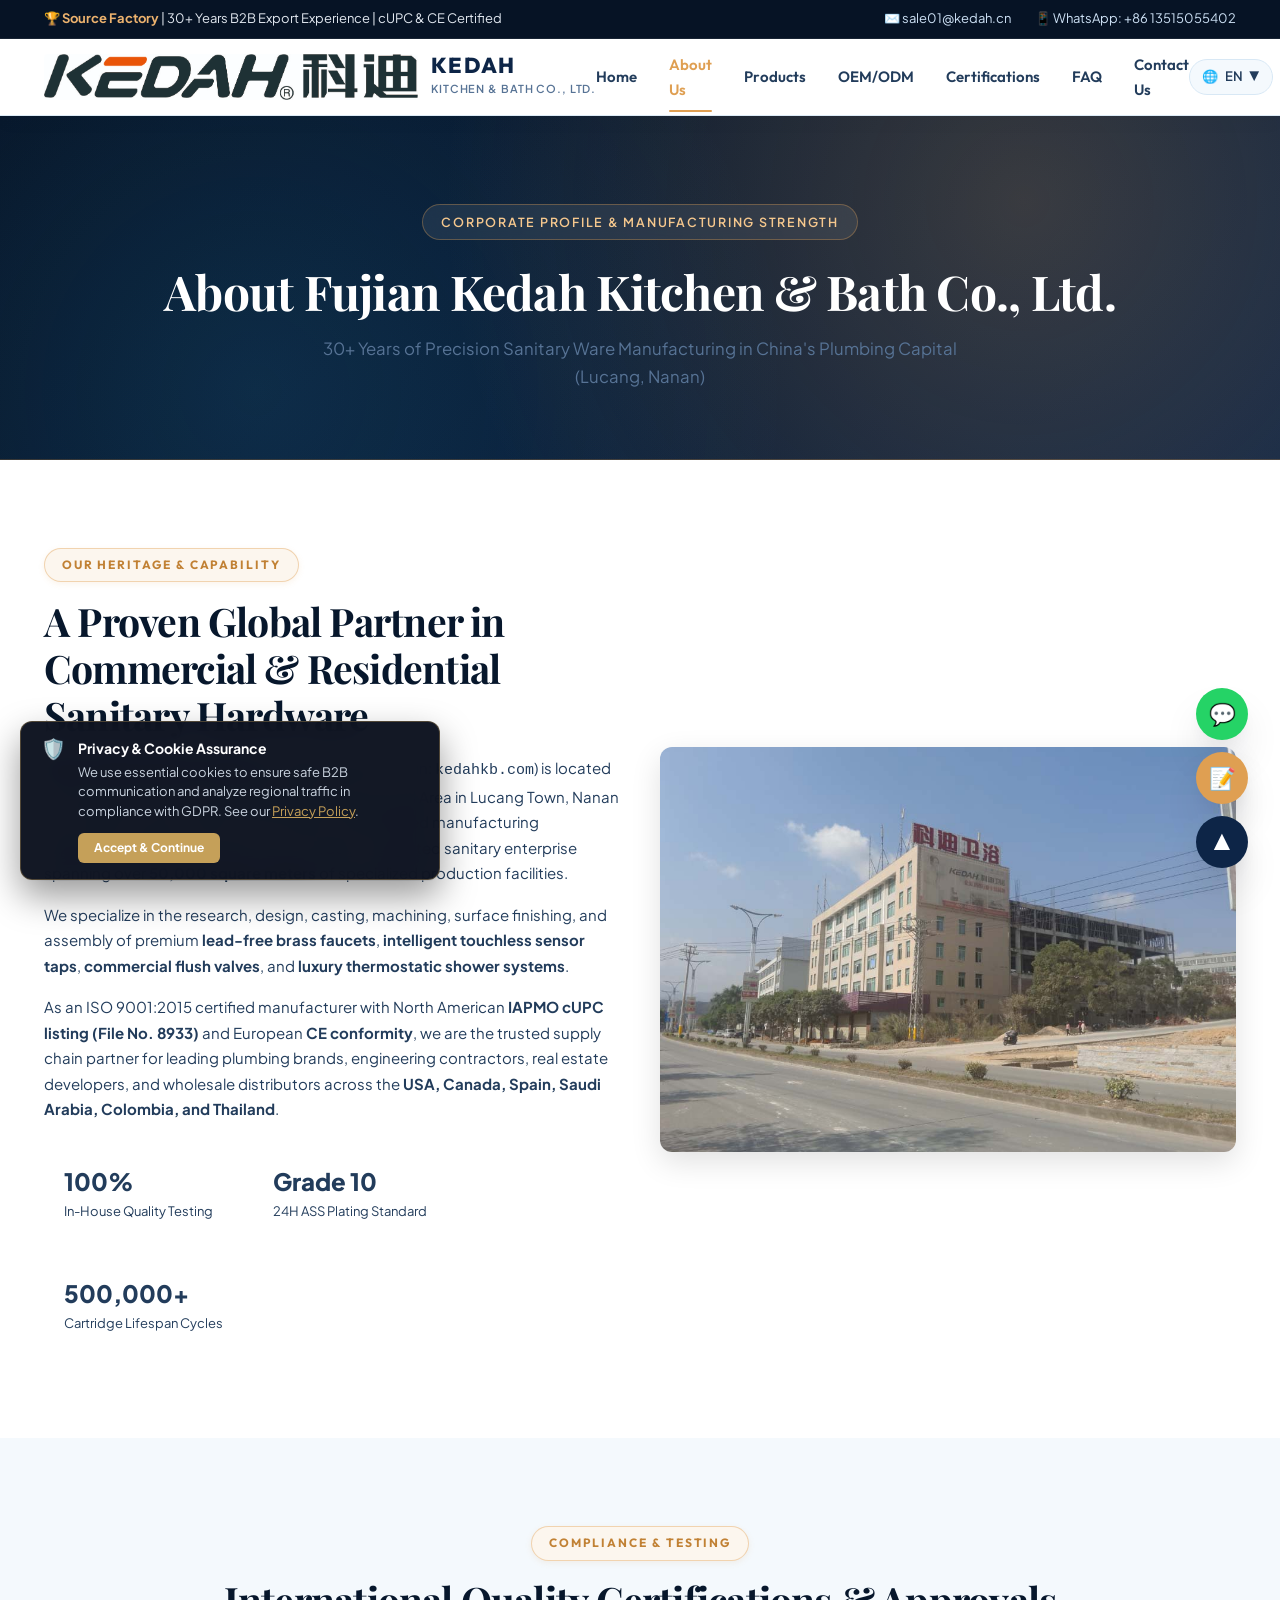
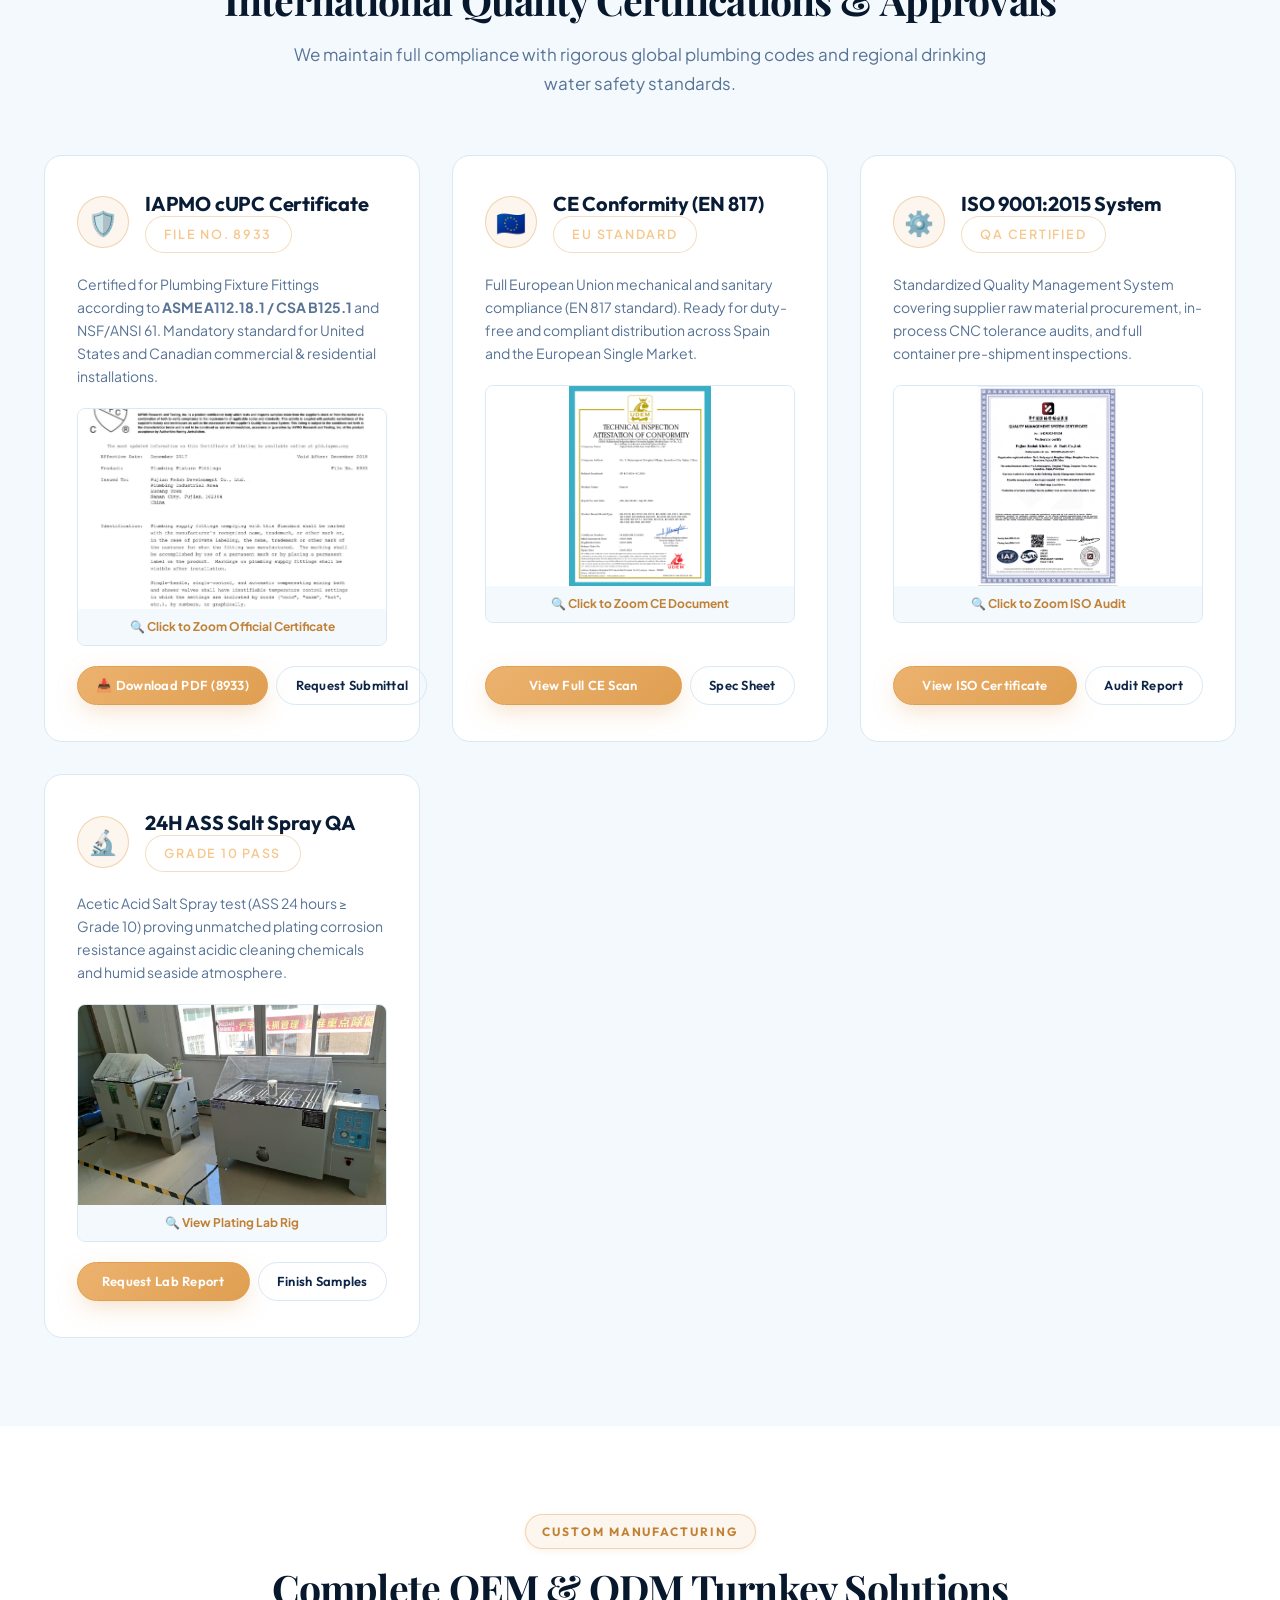
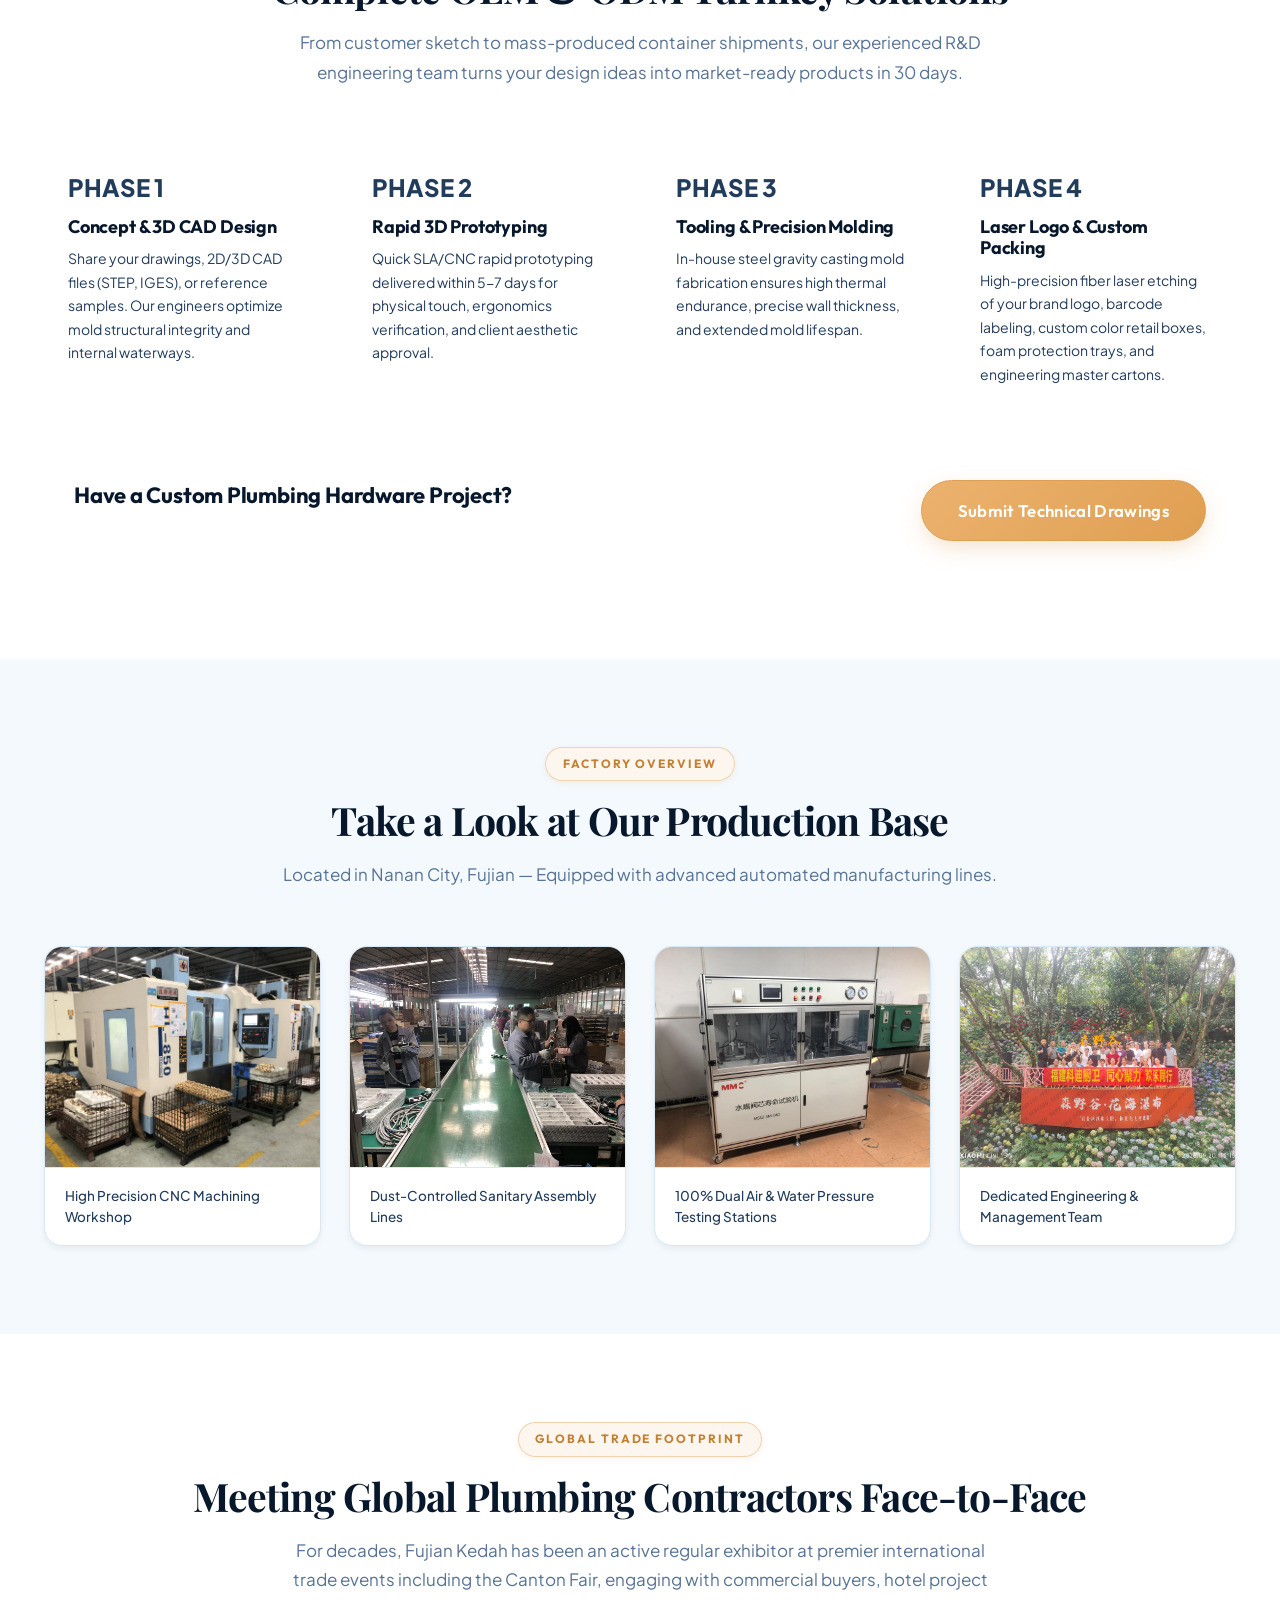
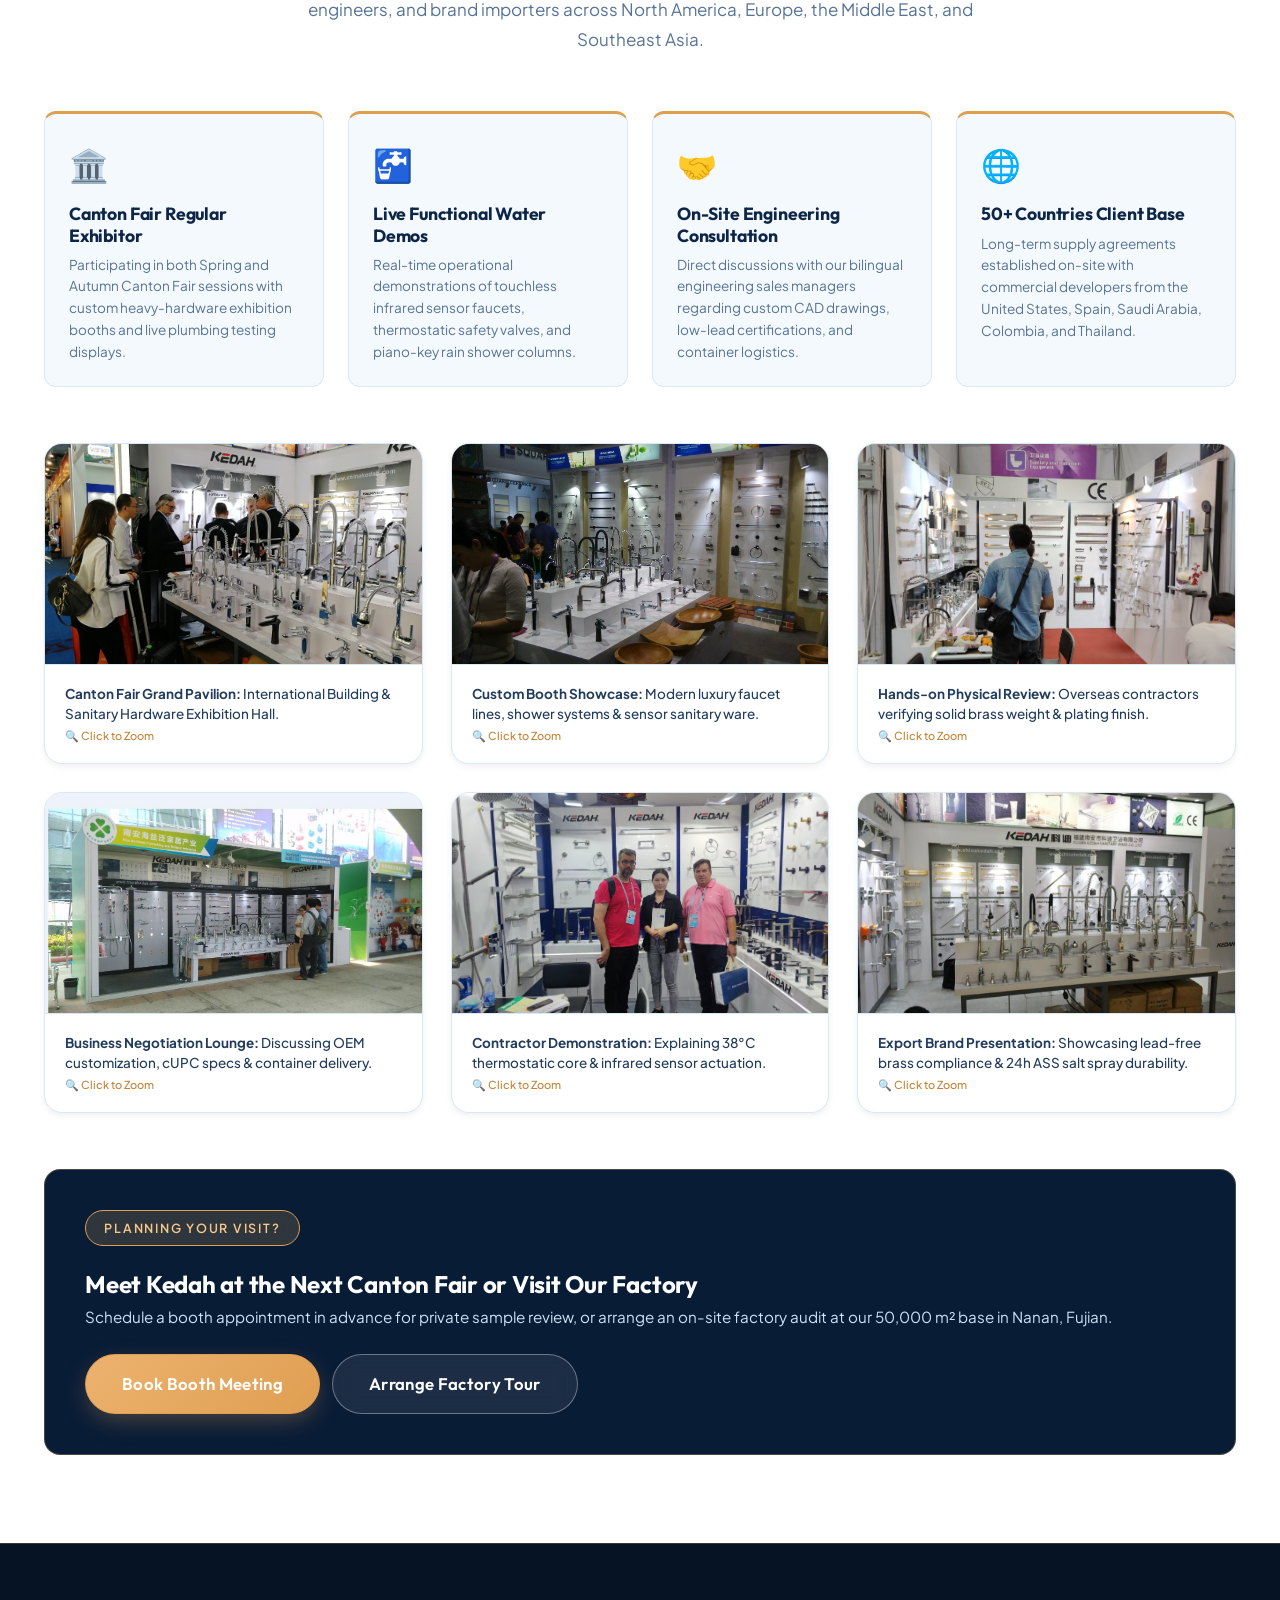
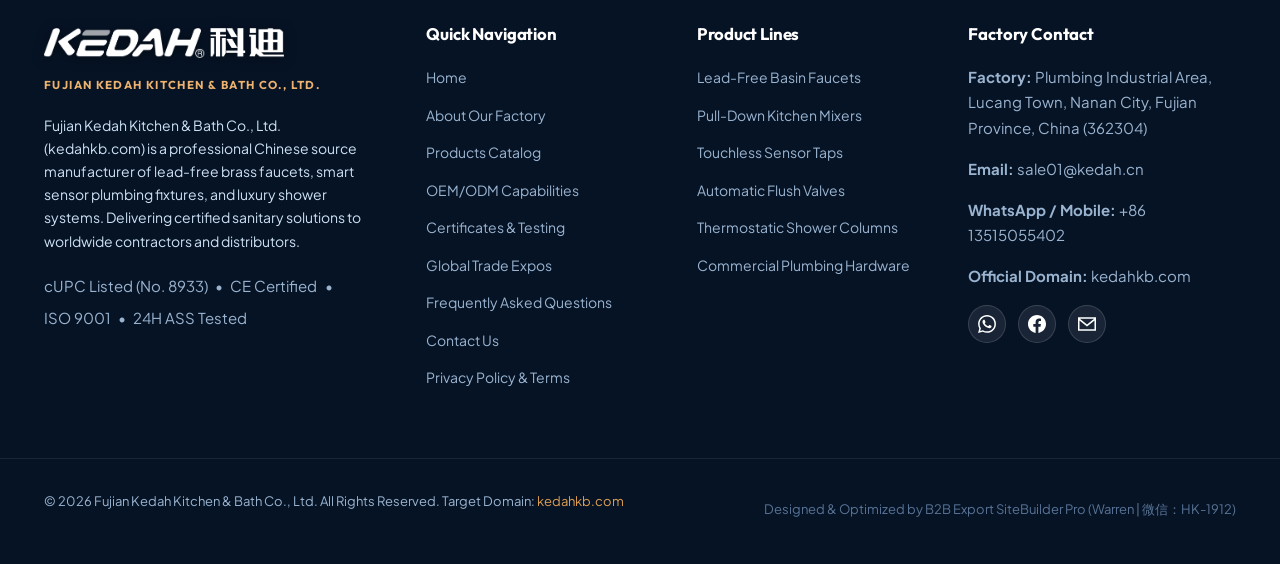
==== about.html @ 1b0362e6 "Transform website visual style to Marine & Ocean Serenity design system with deep ocean navy, sunris" ====
<!DOCTYPE html>
<html lang="en" dir="ltr">
<head>
  <meta charset="UTF-8">
  <meta name="viewport" content="width=device-width, initial-scale=1.0">
  <title>About Us | Fujian Kedah Kitchen & Bath Co., Ltd. - Source Plumbing Manufacturer</title>
  <meta name="description" content="Discover Fujian Kedah Kitchen & Bath Co., Ltd. (kedahkb.com). 30+ years of sanitary ware manufacturing in Lucang, Nanan, Fujian. cUPC & CE certified, ISO 9001 quality management, 50,000 m² integrated factory facility.">
    <!-- Search Engine Robots Directive for Google & Global Crawlers -->
  <meta name="robots" content="index, follow, max-image-preview:large, max-snippet:-1, max-video-preview:-1">
  <meta name="googlebot" content="index, follow, max-snippet:-1, max-image-preview:large">
  <link rel="canonical" href="https://kedahkb.com/about.html">
  <link rel="preconnect" href="https://fonts.googleapis.com">
  <link rel="preconnect" href="https://fonts.gstatic.com" crossorigin>
  <link href="https://fonts.googleapis.com/css2?family=Playfair+Display:ital,wght@0,500;0,600;0,700;0,800;1,600&family=Outfit:wght@400;500;600;700;800&family=Plus+Jakarta+Sans:wght@400;500;600;700&family=JetBrains+Mono:wght@400;600;700&display=swap" rel="stylesheet">
    <!-- Favicon Icons -->
  <link rel="icon" type="image/x-icon" href="favicon.ico">
  <link rel="icon" type="image/png" href="favicon.png">
  <link rel="apple-touch-icon" href="favicon.png">

  <!-- Open Graph / Social Sharing Meta -->
  <meta property="og:site_name" content="Fujian Kedah Kitchen &amp; Bath Co., Ltd.">
  <meta property="og:type" content="website">
  <meta property="og:url" content="https://kedahkb.com/">
  <meta property="og:title" content="Fujian Kedah Kitchen &amp; Bath Co., Ltd. | cUPC Certified Plumbing Manufacturer">
  <meta property="og:description" content="30+ Years OEM/ODM Manufacturer of Lead-Free Brass Faucets, Intelligent Sensor Taps &amp; Luxury Shower Systems in Lucang, Nanan. cUPC File No. 8933, CE certified, 24h ASS salt spray resistance.">
  <meta property="og:image" content="https://kedahkb.com/assets/images/factory/office-showroom.png">

  <!-- Twitter Card Meta -->
  <meta name="twitter:card" content="summary_large_image">
  <meta name="twitter:url" content="https://kedahkb.com/">
  <meta name="twitter:title" content="Fujian Kedah Kitchen &amp; Bath Co., Ltd. | cUPC Certified Plumbing Manufacturer">
  <meta name="twitter:description" content="30+ Years OEM/ODM Manufacturer of Lead-Free Brass Faucets, Intelligent Sensor Taps &amp; Luxury Shower Systems in Lucang, Nanan. cUPC File No. 8933, CE certified, 24h ASS salt spray resistance.">
  <meta name="twitter:image" content="https://kedahkb.com/assets/images/factory/office-showroom.png">
  <link rel="stylesheet" href="assets/css/styles.css">
</head>
<body>

  <!-- Top Announcement Bar -->
  <div class="top-bar">
    <div class="container top-bar-container">
      <div class="top-bar-left">
        <span>🏆 <strong>Source Factory</strong> | 30+ Years B2B Export Experience | cUPC & CE Certified</span>
      </div>
      <div class="top-bar-right">
        <a href="mailto:sale01@kedah.cn" class="contact-link">✉️ sale01@kedah.cn</a>
        <a href="https://wa.me/8613515055402?text=Hello%20Kedah%20Plumbing%2C%20I%20am%20inquiring%20about%20your%20cUPC%2FCE%20certified%20faucets%20and%20factory%20pricing." target="_blank" class="contact-link">📱 WhatsApp: +86 13515055402</a>
      </div>
    </div>
  </div>

  <!-- Header -->
  <header class="header">
    <div class="container nav-container">
      <a href="index.html" class="logo">
        <img src="assets/images/logo/kedah-logo.jpg" alt="Fujian Kedah Kitchen & Bath Logo" class="logo-img">
        <div class="logo-text">
          <span class="brand-title">KEDAH</span>
          <span class="brand-sub">Kitchen & Bath Co., Ltd.</span>
        </div>
      </a>

      <nav class="nav-menu" id="navMenu">
        <a href="index.html" class="nav-link" data-i18n="nav.home">Home</a>
        <a href="about.html" class="nav-link active" data-i18n="nav.about">About Us</a>
        <a href="products.html" class="nav-link" data-i18n="nav.products">Products</a>
        <a href="about.html#oem-section" class="nav-link" data-i18n="nav.oem">OEM/ODM</a>
        <a href="about.html#certifications" class="nav-link" data-i18n="nav.certs">Certifications</a>
        <a href="faq.html" class="nav-link" data-i18n="nav.faq">FAQ</a>
        <a href="contact.html" class="nav-link" data-i18n="nav.contact">Contact Us</a>
      </nav>

      <div class="nav-actions">
        <!-- Language Switcher -->
        <div class="lang-switcher">
          <button class="lang-btn" id="langBtn" aria-label="Select Language">
            <span class="lang-icon">🌐</span>
            <span id="currentLangText">EN</span>
            <span class="arrow">▼</span>
          </button>
          <ul class="lang-dropdown" id="langDropdown">
            <li><a href="#" class="lang-opt" data-lang="en">English (EN)</a></li>
            <li><a href="#" class="lang-opt" data-lang="es">Español (ES)</a></li>
            <li><a href="#" class="lang-opt" data-lang="th">ไทย (TH)</a></li>
            <li><a href="#" class="lang-opt" data-lang="ar">العربية (AR)</a></li>
            <li><a href="#" class="lang-opt" data-lang="zh">中文 (ZH)</a></li>
          </ul>
        </div>

        <button class="btn btn-primary rfq-trigger-btn" onclick="openRFQModal()" data-i18n="nav.rfq">Get a Fast Quote</button>
        <button class="mobile-toggle" id="mobileToggle" aria-label="Open Navigation Menu">
          <span></span><span></span><span></span>
        </button>
      </div>
    </div>
  </header>

  <!-- Page Banner -->
  <section class="page-banner">
    <div class="container text-center">
      <span class="badge-tag" data-i18n="about.badge">Corporate Profile & Manufacturing Strength</span>
      <h1 class="page-title text-white" data-i18n="about.page_title">About Fujian Kedah Kitchen & Bath Co., Ltd.</h1>
      <p class="page-subtitle text-muted" data-i18n="about.page_subtitle">
        30+ Years of Precision Sanitary Ware Manufacturing in China's Plumbing Capital (Lucang, Nanan)
      </p>
    </div>
  </section>

  <!-- Company Overview Story -->
  <section class="section bg-white">
    <div class="container">
      <div class="grid-2-col" style="display: grid; grid-template-columns: 1fr 1fr; gap: 40px; align-items: center;">
        <div>
          <span class="section-tag" data-i18n="about.story_tag">Our Heritage & Capability</span>
          <h2 class="section-title" data-i18n="about.story_title">A Proven Global Partner in Commercial & Residential Sanitary Hardware</h2>
          <p style="margin-bottom: 16px; color: var(--color-slate-600); line-height: 1.7;">
            <strong>Fujian Kedah Kitchen & Bath Co., Ltd.</strong> (target domain: <code>kedahkb.com</code>) is located in the heart of China’s renowned Plumbing Industrial Area in Lucang Town, Nanan City, Fujian Province. With over 30 years of specialized manufacturing experience, Kedah has grown into a modern, integrated sanitary enterprise spanning over <strong>50,000 square meters</strong> of specialized production facilities.
          </p>
          <p style="margin-bottom: 16px; color: var(--color-slate-600); line-height: 1.7;">
            We specialize in the research, design, casting, machining, surface finishing, and assembly of premium <strong>lead-free brass faucets</strong>, <strong>intelligent touchless sensor taps</strong>, <strong>commercial flush valves</strong>, and <strong>luxury thermostatic shower systems</strong>.
          </p>
          <p style="color: var(--color-slate-600); line-height: 1.7;">
            As an ISO 9001:2015 certified manufacturer with North American <strong>IAPMO cUPC listing (File No. 8933)</strong> and European <strong>CE conformity</strong>, we are the trusted supply chain partner for leading plumbing brands, engineering contractors, real estate developers, and wholesale distributors across the <strong>USA, Canada, Spain, Saudi Arabia, Colombia, and Thailand</strong>.
          </p>

          <div style="margin-top: 24px; display: flex; gap: 20px; flex-wrap: wrap;">
            <div style="background: var(--color-slate-50); padding: 15px 20px; border-radius: 8px; border-left: 3px solid var(--color-brass-500);">
              <div style="font-size: 24px; font-weight: 800; color: var(--color-slate-900);">100%</div>
              <div style="font-size: 13px; color: var(--color-slate-500);">In-House Quality Testing</div>
            </div>
            <div style="background: var(--color-slate-50); padding: 15px 20px; border-radius: 8px; border-left: 3px solid var(--color-brass-500);">
              <div style="font-size: 24px; font-weight: 800; color: var(--color-slate-900);">Grade 10</div>
              <div style="font-size: 13px; color: var(--color-slate-500);">24H ASS Plating Standard</div>
            </div>
            <div style="background: var(--color-slate-50); padding: 15px 20px; border-radius: 8px; border-left: 3px solid var(--color-brass-500);">
              <div style="font-size: 24px; font-weight: 800; color: var(--color-slate-900);">500,000+</div>
              <div style="font-size: 13px; color: var(--color-slate-500);">Cartridge Lifespan Cycles</div>
            </div>
          </div>
        </div>

        <div>
          <img src="assets/images/factory/factory-exterior.jpg" alt="Fujian Kedah Factory Facility" style="width: 100%; border-radius: 12px; box-shadow: 0 10px 30px rgba(0,0,0,0.12);" loading="lazy">
        </div>
      </div>
    </div>
  </section>

  <!-- International Certifications Showcase -->
  <section class="section bg-light" id="certifications">
    <div class="container">
      <div class="section-header text-center">
        <span class="section-tag" data-i18n="certs.tag">Compliance & Testing</span>
        <h2 class="section-title" data-i18n="certs.title">International Quality Certifications & Approvals</h2>
        <p class="section-desc" data-i18n="certs.desc">
          We maintain full compliance with rigorous global plumbing codes and regional drinking water safety standards.
        </p>
      </div>

      <div class="cert-grid">
        <!-- cUPC Card -->
        <div class="cert-card">
          <div class="cert-card-header">
            <div class="cert-badge-lg">🛡️</div>
            <div>
              <h3>IAPMO cUPC Certificate</h3>
              <span class="badge-tag" style="margin-bottom: 0;">File No. 8933</span>
            </div>
          </div>
          <p>
            Certified for Plumbing Fixture Fittings according to <strong>ASME A112.18.1 / CSA B125.1</strong> and NSF/ANSI 61. Mandatory standard for United States and Canadian commercial &amp; residential installations.
          </p>
          <div style="cursor: pointer; margin-bottom: 1.25rem; overflow: hidden; border-radius: 8px; border: 1px solid var(--border-light);" onclick="openLightbox('assets/images/certs/kedah-cupc-cert-preview.jpg', 'Official IAPMO cUPC Certificate (File No. 8933) - Fujian Kedah Development Co., Ltd.')">
            <img src="assets/images/certs/kedah-cupc-cert-preview.jpg" alt="IAPMO cUPC Certificate File 8933" style="width: 100%; height: 200px; object-fit: cover;" loading="lazy">
            <div style="background: var(--surface-light); padding: 8px; font-size: 12px; text-align: center; color: var(--gold-600); font-weight: 700;">🔍 Click to Zoom Official Certificate</div>
          </div>
          <div style="display: flex; gap: 8px; margin-top: auto;">
            <a href="assets/images/certs/kedah-cupc-certificate.pdf" target="_blank" download class="btn btn-gold btn-sm" style="flex: 1;">📥 Download PDF (8933)</a>
            <button class="btn btn-outline btn-sm" onclick="openRFQModal('cUPC Project Submittal')">Request Submittal</button>
          </div>
        </div>

        <!-- CE Card -->
        <div class="cert-card">
          <div class="cert-card-header">
            <div class="cert-badge-lg">🇪🇺</div>
            <div>
              <h3>CE Conformity (EN 817)</h3>
              <span class="badge-tag" style="margin-bottom: 0;">EU Standard</span>
            </div>
          </div>
          <p>
            Full European Union mechanical and sanitary compliance (EN 817 standard). Ready for duty-free and compliant distribution across Spain and the European Single Market.
          </p>
          <div style="cursor: pointer; margin-bottom: 1.25rem; overflow: hidden; border-radius: 8px; border: 1px solid var(--border-light);" onclick="openLightbox('assets/images/certs/ce-cert.png', 'European CE Conformity Certificate (EN 817 Standard)')">
            <img src="assets/images/certs/ce-cert.png" alt="CE Certificate EN 817" style="width: 100%; height: 200px; object-fit: contain; background: #fff;" loading="lazy">
            <div style="background: var(--surface-light); padding: 8px; font-size: 12px; text-align: center; color: var(--gold-600); font-weight: 700;">🔍 Click to Zoom CE Document</div>
          </div>
          <div style="display: flex; gap: 8px; margin-top: auto;">
            <button class="btn btn-gold btn-sm" style="flex: 1;" onclick="openLightbox('assets/images/certs/ce-cert.png', 'CE Conformity Certificate')">View Full CE Scan</button>
            <button class="btn btn-outline btn-sm" onclick="openRFQModal('CE Specification Sheet')">Spec Sheet</button>
          </div>
        </div>

        <!-- ISO 9001 Card -->
        <div class="cert-card">
          <div class="cert-card-header">
            <div class="cert-badge-lg">⚙️</div>
            <div>
              <h3>ISO 9001:2015 System</h3>
              <span class="badge-tag" style="margin-bottom: 0;">QA Certified</span>
            </div>
          </div>
          <p>
            Standardized Quality Management System covering supplier raw material procurement, in-process CNC tolerance audits, and full container pre-shipment inspections.
          </p>
          <div style="cursor: pointer; margin-bottom: 1.25rem; overflow: hidden; border-radius: 8px; border: 1px solid var(--border-light);" onclick="openLightbox('assets/images/certs/iso9001-cert.jpg', 'ISO 9001:2015 Quality Management System Certification')">
            <img src="assets/images/certs/iso9001-cert.jpg" alt="ISO 9001 Certificate" style="width: 100%; height: 200px; object-fit: contain; background: #fff;" loading="lazy">
            <div style="background: var(--surface-light); padding: 8px; font-size: 12px; text-align: center; color: var(--gold-600); font-weight: 700;">🔍 Click to Zoom ISO Audit</div>
          </div>
          <div style="display: flex; gap: 8px; margin-top: auto;">
            <button class="btn btn-gold btn-sm" style="flex: 1;" onclick="openLightbox('assets/images/certs/iso9001-cert.jpg', 'ISO 9001:2015 System')">View ISO Certificate</button>
            <button class="btn btn-outline btn-sm" onclick="openRFQModal('Factory Audit Report')">Audit Report</button>
          </div>
        </div>

        <!-- 24H ASS Card -->
        <div class="cert-card">
          <div class="cert-card-header">
            <div class="cert-badge-lg">🔬</div>
            <div>
              <h3>24H ASS Salt Spray QA</h3>
              <span class="badge-tag" style="margin-bottom: 0;">Grade 10 Pass</span>
            </div>
          </div>
          <p>
            Acetic Acid Salt Spray test (ASS 24 hours &ge; Grade 10) proving unmatched plating corrosion resistance against acidic cleaning chemicals and humid seaside atmosphere.
          </p>
          <div style="cursor: pointer; margin-bottom: 1.25rem; overflow: hidden; border-radius: 8px; border: 1px solid var(--border-light);" onclick="openLightbox('assets/images/process/7-plating-testing.jpg', 'Automated Salt Spray Testing Laboratory - Fujian Kedah')">
            <img src="assets/images/process/7-plating-testing.jpg" alt="24H ASS Plating Salt Spray Laboratory" style="width: 100%; height: 200px; object-fit: cover;" loading="lazy">
            <div style="background: var(--surface-light); padding: 8px; font-size: 12px; text-align: center; color: var(--gold-600); font-weight: 700;">🔍 View Plating Lab Rig</div>
          </div>
          <div style="display: flex; gap: 8px; margin-top: auto;">
            <button class="btn btn-gold btn-sm" style="flex: 1;" onclick="openRFQModal('24H ASS Lab Test Report')">Request Lab Report</button>
            <button class="btn btn-outline btn-sm" onclick="openRFQModal('Plating Swatches')">Finish Samples</button>
          </div>
        </div>
      </div>
    </div>
  </section>

  <!-- OEM / ODM Engineering & Customization Workflow -->
  <section class="section bg-white" id="oem-section">
    <div class="container">
      <div class="section-header text-center">
        <span class="section-tag" data-i18n="oem.tag">Custom Manufacturing</span>
        <h2 class="section-title" data-i18n="oem.title">Complete OEM & ODM Turnkey Solutions</h2>
        <p class="section-desc" data-i18n="oem.desc">
          From customer sketch to mass-produced container shipments, our experienced R&D engineering team turns your design ideas into market-ready products in 30 days.
        </p>
      </div>

      <div style="display: grid; grid-template-columns: repeat(auto-fit, minmax(240px, 1fr)); gap: 24px;">
        <div style="background: var(--color-slate-50); padding: 24px; border-radius: 10px; border: 1px solid var(--color-slate-200);">
          <div style="font-size: 24px; font-weight: 800; color: var(--color-brass-500); margin-bottom: 8px;">PHASE 1</div>
          <h4 style="font-size: 18px; font-weight: 700; margin-bottom: 10px;">Concept & 3D CAD Design</h4>
          <p style="font-size: 14px; color: var(--color-slate-600);">
            Share your drawings, 2D/3D CAD files (STEP, IGES), or reference samples. Our engineers optimize mold structural integrity and internal waterways.
          </p>
        </div>

        <div style="background: var(--color-slate-50); padding: 24px; border-radius: 10px; border: 1px solid var(--color-slate-200);">
          <div style="font-size: 24px; font-weight: 800; color: var(--color-brass-500); margin-bottom: 8px;">PHASE 2</div>
          <h4 style="font-size: 18px; font-weight: 700; margin-bottom: 10px;">Rapid 3D Prototyping</h4>
          <p style="font-size: 14px; color: var(--color-slate-600);">
            Quick SLA/CNC rapid prototyping delivered within 5-7 days for physical touch, ergonomics verification, and client aesthetic approval.
          </p>
        </div>

        <div style="background: var(--color-slate-50); padding: 24px; border-radius: 10px; border: 1px solid var(--color-slate-200);">
          <div style="font-size: 24px; font-weight: 800; color: var(--color-brass-500); margin-bottom: 8px;">PHASE 3</div>
          <h4 style="font-size: 18px; font-weight: 700; margin-bottom: 10px;">Tooling & Precision Molding</h4>
          <p style="font-size: 14px; color: var(--color-slate-600);">
            In-house steel gravity casting mold fabrication ensures high thermal endurance, precise wall thickness, and extended mold lifespan.
          </p>
        </div>

        <div style="background: var(--color-slate-50); padding: 24px; border-radius: 10px; border: 1px solid var(--color-slate-200);">
          <div style="font-size: 24px; font-weight: 800; color: var(--color-brass-500); margin-bottom: 8px;">PHASE 4</div>
          <h4 style="font-size: 18px; font-weight: 700; margin-bottom: 10px;">Laser Logo & Custom Packing</h4>
          <p style="font-size: 14px; color: var(--color-slate-600);">
            High-precision fiber laser etching of your brand logo, barcode labeling, custom color retail boxes, foam protection trays, and engineering master cartons.
          </p>
        </div>
      </div>

      <div style="margin-top: 40px; background: var(--color-slate-900); color: #fff; padding: 30px; border-radius: 12px; display: flex; justify-content: space-between; align-items: center; flex-wrap: wrap; gap: 20px;">
        <div>
          <h3 style="font-size: 22px; font-weight: 700; margin-bottom: 6px;">Have a Custom Plumbing Hardware Project?</h3>
          <p style="color: var(--color-slate-300); font-size: 15px; margin: 0;">Our engineering team is ready to review your technical drawings and provide a confidential quote.</p>
        </div>
        <button class="btn btn-gold btn-lg" onclick="openRFQModal('Custom OEM/ODM Project')">Submit Technical Drawings</button>
      </div>
    </div>
  </section>

  <!-- Manufacturing Facility & Team Gallery -->
  <section class="section bg-light">
    <div class="container">
      <div class="section-header text-center">
        <span class="section-tag">Factory Overview</span>
        <h2 class="section-title">Take a Look at Our Production Base</h2>
        <p class="section-desc">Located in Nanan City, Fujian — Equipped with advanced automated manufacturing lines.</p>
      </div>

      <div class="gallery-grid">
        <div class="gallery-item" style="cursor: pointer;" onclick="openLightbox('assets/images/process/2-machining.jpg', 'High Precision CNC Machining Workshop')">
          <img src="assets/images/process/2-machining.jpg" alt="CNC Machining Facility" loading="lazy">
          <div class="gallery-caption">High Precision CNC Machining Workshop</div>
        </div>
        <div class="gallery-item" style="cursor: pointer;" onclick="openLightbox('assets/images/process/5-assembly.jpg', 'Clean Sanitary Assembly Lines')">
          <img src="assets/images/process/5-assembly.jpg" alt="Clean Assembly Lines" loading="lazy">
          <div class="gallery-caption">Dust-Controlled Sanitary Assembly Lines</div>
        </div>
        <div class="gallery-item" style="cursor: pointer;" onclick="openLightbox('assets/images/process/6-testing.jpg', '100% Dual Air & Water Pressure Testing Stations')">
          <img src="assets/images/process/6-testing.jpg" alt="100% Water Pressure Testing Station" loading="lazy">
          <div class="gallery-caption">100% Dual Air &amp; Water Pressure Testing Stations</div>
        </div>
        <div class="gallery-item" style="cursor: pointer;" onclick="openLightbox('assets/images/factory/kedah-team-full.jpg', 'Fujian Kedah Engineering & Management Team')">
          <img src="assets/images/factory/kedah-team-full.jpg" alt="Kedah Professional Engineering Team" loading="lazy">
          <div class="gallery-caption">Dedicated Engineering &amp; Management Team</div>
        </div>
      </div>
    </div>
  </section>

  <!-- ==========================================
       Global Trade Exhibitions & Face-to-Face Engagement
       ========================================== -->
  <section class="section bg-white" id="exhibitions">
    <div class="container">
      <div class="section-header text-center">
        <span class="section-tag" data-i18n="exhibitions.tag">Global Trade Footprint</span>
        <h2 class="section-title" data-i18n="exhibitions.title">Meeting Global Plumbing Contractors Face-to-Face</h2>
        <p class="section-desc" data-i18n="exhibitions.desc">
          For decades, Fujian Kedah has been an active regular exhibitor at premier international trade events including the Canton Fair, engaging with commercial buyers, hotel project engineers, and brand importers across North America, Europe, the Middle East, and Southeast Asia.
        </p>
      </div>

      <!-- 4 Key Exhibition Trust Cards -->
      <div style="display: grid; grid-template-columns: repeat(auto-fit, minmax(260px, 1fr)); gap: 1.5rem; margin-bottom: 3.5rem;">
        <div style="background: var(--surface-light); border: 1px solid var(--border-light); border-radius: 12px; padding: 1.5rem; border-top: 3px solid var(--gold-500);">
          <div style="font-size: 2rem; margin-bottom: 0.75rem;">🏛️</div>
          <h4 style="font-size: 1.1rem; color: var(--obsidian-850); margin-bottom: 0.5rem;">Canton Fair Regular Exhibitor</h4>
          <p style="font-size: 0.85rem; color: var(--text-dark-muted); line-height: 1.6; margin: 0;">
            Participating in both Spring and Autumn Canton Fair sessions with custom heavy-hardware exhibition booths and live plumbing testing displays.
          </p>
        </div>

        <div style="background: var(--surface-light); border: 1px solid var(--border-light); border-radius: 12px; padding: 1.5rem; border-top: 3px solid var(--gold-500);">
          <div style="font-size: 2rem; margin-bottom: 0.75rem;">🚰</div>
          <h4 style="font-size: 1.1rem; color: var(--obsidian-850); margin-bottom: 0.5rem;">Live Functional Water Demos</h4>
          <p style="font-size: 0.85rem; color: var(--text-dark-muted); line-height: 1.6; margin: 0;">
            Real-time operational demonstrations of touchless infrared sensor faucets, thermostatic safety valves, and piano-key rain shower columns.
          </p>
        </div>

        <div style="background: var(--surface-light); border: 1px solid var(--border-light); border-radius: 12px; padding: 1.5rem; border-top: 3px solid var(--gold-500);">
          <div style="font-size: 2rem; margin-bottom: 0.75rem;">🤝</div>
          <h4 style="font-size: 1.1rem; color: var(--obsidian-850); margin-bottom: 0.5rem;">On-Site Engineering Consultation</h4>
          <p style="font-size: 0.85rem; color: var(--text-dark-muted); line-height: 1.6; margin: 0;">
            Direct discussions with our bilingual engineering sales managers regarding custom CAD drawings, low-lead certifications, and container logistics.
          </p>
        </div>

        <div style="background: var(--surface-light); border: 1px solid var(--border-light); border-radius: 12px; padding: 1.5rem; border-top: 3px solid var(--gold-500);">
          <div style="font-size: 2rem; margin-bottom: 0.75rem;">🌐</div>
          <h4 style="font-size: 1.1rem; color: var(--obsidian-850); margin-bottom: 0.5rem;">50+ Countries Client Base</h4>
          <p style="font-size: 0.85rem; color: var(--text-dark-muted); line-height: 1.6; margin: 0;">
            Long-term supply agreements established on-site with commercial developers from the United States, Spain, Saudi Arabia, Colombia, and Thailand.
          </p>
        </div>
      </div>

      <!-- 6 High-Res Exhibition Photo Gallery Grid -->
      <div class="gallery-grid" style="grid-template-columns: repeat(auto-fit, minmax(320px, 1fr)); gap: 1.75rem;">
        <!-- Photo 1: Grand Hall & Booth Landscape -->
        <div class="gallery-item" style="cursor: pointer;" onclick="openLightbox('assets/images/exhibition/canton-fair-grand-hall.jpg', 'Canton Fair International Pavilion - Kedah Exhibition Booth')">
          <img src="assets/images/exhibition/canton-fair-grand-hall.jpg" alt="Canton Fair Grand Pavilion Exhibition Hall" loading="lazy">
          <div class="gallery-caption">
            <strong>Canton Fair Grand Pavilion:</strong> International Building &amp; Sanitary Hardware Exhibition Hall.
            <span style="display: block; font-size: 11px; color: var(--gold-600); margin-top: 4px;">🔍 Click to Zoom</span>
          </div>
        </div>

        <!-- Photo 2: Kedah Custom Booth Front -->
        <div class="gallery-item" style="cursor: pointer;" onclick="openLightbox('assets/images/exhibition/canton-fair-booth-2.jpg', 'Kedah Official Custom Exhibition Booth - Full Product Display')">
          <img src="assets/images/exhibition/canton-fair-booth-2.jpg" alt="Kedah Canton Fair Booth Front Display" loading="lazy">
          <div class="gallery-caption">
            <strong>Custom Booth Showcase:</strong> Modern luxury faucet lines, shower systems &amp; sensor sanitary ware.
            <span style="display: block; font-size: 11px; color: var(--gold-600); margin-top: 4px;">🔍 Click to Zoom</span>
          </div>
        </div>

        <!-- Photo 3: Client Product Review -->
        <div class="gallery-item" style="cursor: pointer;" onclick="openLightbox('assets/images/exhibition/canton-fair-client-meeting-1.jpg', 'On-Site Client Product Inspection & Technical Discussion')">
          <img src="assets/images/exhibition/canton-fair-client-meeting-1.jpg" alt="Overseas Buyer Product Inspection" loading="lazy">
          <div class="gallery-caption">
            <strong>Hands-on Physical Review:</strong> Overseas contractors verifying solid brass weight &amp; plating finish.
            <span style="display: block; font-size: 11px; color: var(--gold-600); margin-top: 4px;">🔍 Click to Zoom</span>
          </div>
        </div>

        <!-- Photo 4: Booth Reception & Negotiation -->
        <div class="gallery-item" style="cursor: pointer;" onclick="openLightbox('assets/images/exhibition/canton-fair-booth-1.jpg', 'Kedah Booth Reception & Project Contract Negotiation')">
          <img src="assets/images/exhibition/canton-fair-booth-1.jpg" alt="Kedah Booth Business Negotiation" loading="lazy">
          <div class="gallery-caption">
            <strong>Business Negotiation Lounge:</strong> Discussing OEM customization, cUPC specs &amp; container delivery.
            <span style="display: block; font-size: 11px; color: var(--gold-600); margin-top: 4px;">🔍 Click to Zoom</span>
          </div>
        </div>

        <!-- Photo 5: Client Live Demo Experience -->
        <div class="gallery-item" style="cursor: pointer;" onclick="openLightbox('assets/images/exhibition/canton-fair-client-meeting-2.jpg', 'Interactive Demonstration with Global Purchasing Delegation')">
          <img src="assets/images/exhibition/canton-fair-client-meeting-2.jpg" alt="Client Demonstration Session" loading="lazy">
          <div class="gallery-caption">
            <strong>Contractor Demonstration:</strong> Explaining 38°C thermostatic core &amp; infrared sensor actuation.
            <span style="display: block; font-size: 11px; color: var(--gold-600); margin-top: 4px;">🔍 Click to Zoom</span>
          </div>
        </div>

        <!-- Photo 6: Kedah Exhibition Hall Detail -->
        <div class="gallery-item" style="cursor: pointer;" onclick="openLightbox('assets/images/exhibition/canton-fair-booth-3.jpg', 'Kedah Sanitary Ware Brand Wall & Product Series')">
          <img src="assets/images/exhibition/canton-fair-booth-3.jpg" alt="Kedah Brand Wall & Product Series" loading="lazy">
          <div class="gallery-caption">
            <strong>Export Brand Presentation:</strong> Showcasing lead-free brass compliance &amp; 24h ASS salt spray durability.
            <span style="display: block; font-size: 11px; color: var(--gold-600); margin-top: 4px;">🔍 Click to Zoom</span>
          </div>
        </div>
      </div>

      <!-- Schedule Booth Meeting Callout -->
      <div style="margin-top: 3.5rem; background: var(--obsidian-900); color: #fff; padding: 2.5rem; border-radius: 16px; border: 1px solid rgba(197, 160, 89, 0.35); display: flex; justify-content: space-between; align-items: center; flex-wrap: wrap; gap: 1.5rem;">
        <div>
          <span class="badge-tag" style="background: rgba(197, 160, 89, 0.2); border-color: var(--gold-500); color: var(--gold-300);">Planning Your Visit?</span>
          <h3 style="color: #fff; font-size: 1.5rem; margin-bottom: 0.35rem;">Meet Kedah at the Next Canton Fair or Visit Our Factory</h3>
          <p style="color: var(--text-light-secondary); font-size: 0.95rem; margin: 0;">
            Schedule a booth appointment in advance for private sample review, or arrange an on-site factory audit at our 50,000 m² base in Nanan, Fujian.
          </p>
        </div>
        <div style="display: flex; gap: 12px; flex-wrap: wrap;">
          <button class="btn btn-gold btn-lg" onclick="openRFQModal('Canton Fair Booth Appointment')">Book Booth Meeting</button>
          <a href="contact.html" class="btn btn-outline-white btn-lg">Arrange Factory Tour</a>
        </div>
      </div>
    </div>
  </section>

  <!-- Footer -->
  <footer class="footer">
    <div class="container footer-container">
      <div class="footer-col footer-about">
        <div class="footer-brand">
          <a href="index.html" class="footer-logo-link">
            <img src="assets/images/logo/kedah-logo-white.png" alt="Fujian Kedah Kitchen &amp; Bath Co., Ltd." class="footer-logo-img">
          </a>
          <div class="footer-brand-title">FUJIAN KEDAH KITCHEN &amp; BATH CO., LTD.</div>
        </div>
        <p class="footer-desc" data-i18n="footer.desc">
          Fujian Kedah Kitchen & Bath Co., Ltd. (kedahkb.com) is a professional Chinese source manufacturer of lead-free brass faucets, smart sensor plumbing fixtures, and luxury shower systems. Delivering certified sanitary solutions to worldwide contractors and distributors.
        </p>
        <div class="footer-certs-mini">
          <span>cUPC Listed (No. 8933)</span> • <span>CE Certified</span> • <span>ISO 9001</span> • <span>24H ASS Tested</span>
        </div>
      </div>

      <div class="footer-col">
        <h4 class="footer-title" data-i18n="footer.quick_links">Quick Navigation</h4>
        <ul class="footer-links">
          <li><a href="index.html" data-i18n="nav.home">Home</a></li>
          <li><a href="about.html" data-i18n="nav.about">About Our Factory</a></li>
          <li><a href="products.html" data-i18n="nav.products">Products Catalog</a></li>
          <li><a href="about.html#oem-section" data-i18n="nav.oem">OEM/ODM Capabilities</a></li>
          <li><a href="about.html#certifications" data-i18n="nav.certs">Certificates & Testing</a></li>
          <li><a href="about.html#exhibitions">Global Trade Expos</a></li>
          <li><a href="faq.html" data-i18n="nav.faq">Frequently Asked Questions</a></li>
          <li><a href="contact.html" data-i18n="nav.contact">Contact Us</a></li>
          <li><a href="privacy.html">Privacy Policy & Terms</a></li>
        </ul>
      </div>

      <div class="footer-col">
        <h4 class="footer-title" data-i18n="footer.product_lines">Product Lines</h4>
        <ul class="footer-links">
          <li><a href="products.html?cat=basin">Lead-Free Basin Faucets</a></li>
          <li><a href="products.html?cat=kitchen">Pull-Down Kitchen Mixers</a></li>
          <li><a href="products.html?cat=sensor">Touchless Sensor Taps</a></li>
          <li><a href="products.html?cat=sensor">Automatic Flush Valves</a></li>
          <li><a href="products.html?cat=shower">Thermostatic Shower Columns</a></li>
          <li><a href="products.html?cat=shower">Commercial Plumbing Hardware</a></li>
        </ul>
      </div>

      <div class="footer-col footer-contact-col">
        <h4 class="footer-title" data-i18n="footer.contact_info">Factory Contact</h4>
        <p><strong>Factory:</strong> Plumbing Industrial Area, Lucang Town, Nanan City, Fujian Province, China (362304)</p>
        <p><strong>Email:</strong> <a href="mailto:sale01@kedah.cn">sale01@kedah.cn</a></p>
        <p><strong>WhatsApp / Mobile:</strong> <a href="https://wa.me/8613515055402?text=Hello%20Kedah%20Plumbing%2C%20I%20am%20inquiring%20about%20your%20cUPC%2FCE%20certified%20faucets%20and%20factory%20pricing.">+86 13515055402</a></p>
        <p><strong>Official Domain:</strong> <a href="https://kedahkb.com">kedahkb.com</a></p>
        <div class="social-links">
          <a href="https://wa.me/8613515055402?text=Hello%20Kedah%20Plumbing%2C%20I%20am%20inquiring%20about%20your%20cUPC%2FCE%20certified%20faucets%20and%20factory%20pricing." class="social-icon" target="_blank" rel="noopener noreferrer" title="WhatsApp Direct Chat" aria-label="WhatsApp">
            <svg width="18" height="18" viewBox="0 0 24 24" fill="currentColor"><path d="M.057 24l1.687-6.163c-1.041-1.804-1.588-3.849-1.587-5.946.003-6.556 5.338-11.891 11.893-11.891 3.181.001 6.167 1.24 8.413 3.488 2.245 2.248 3.481 5.236 3.48 8.414-.003 6.557-5.338 11.892-11.893 11.892-1.99-.001-3.951-.5-5.688-1.448l-6.305 1.654zm6.597-3.807c1.676.995 3.276 1.591 5.392 1.592 5.448 0 9.886-4.434 9.889-9.885.002-5.462-4.415-9.89-9.881-9.892-5.452 0-9.887 4.434-9.889 9.884-.001 2.225.651 3.891 1.746 5.634l-.999 3.648 3.742-.981zm11.387-5.464c-.074-.124-.272-.198-.57-.347-.297-.149-1.758-.868-2.031-.967-.272-.099-.47-.149-.669.149-.198.297-.768.967-.941 1.165-.173.198-.347.223-.644.074-.297-.149-1.255-.462-2.39-1.475-.883-.788-1.48-1.761-1.653-2.059-.173-.297-.018-.458.13-.606.134-.133.297-.347.446-.521.151-.172.2-.296.3-.495.099-.198.05-.372-.025-.521-.075-.148-.669-1.611-.916-2.206-.242-.579-.487-.501-.669-.51l-.57-.01c-.198 0-.52.074-.792.372s-1.04 1.016-1.04 2.479 1.065 2.876 1.213 3.074c.149.198 2.095 3.2 5.076 4.487.709.306 1.263.489 1.694.626.712.226 1.36.194 1.872.118.571-.085 1.758-.719 2.006-1.413.248-.695.248-1.29.173-1.414z"/></svg>
          </a>
          <a href="https://www.facebook.com/share/r/1EBMTs3Uxc/" class="social-icon" target="_blank" rel="noopener noreferrer" title="Official Facebook Page" aria-label="Facebook">
            <svg width="18" height="18" viewBox="0 0 24 24" fill="currentColor"><path d="M24 12.073c0-6.627-5.373-12-12-12s-12 5.373-12 12c0 5.99 4.388 10.954 10.125 11.854v-8.385H7.078v-3.47h3.047V9.43c0-3.007 1.792-4.669 4.533-4.669 1.312 0 2.686.235 2.686.235v2.953H15.83c-1.491 0-1.956.925-1.956 1.874v2.25h3.328l-.532 3.47h-2.796v8.385C19.612 23.027 24 18.062 24 12.073z"/></svg>
          </a>
          <a href="mailto:sale01@kedah.cn" class="social-icon" title="Email Us Directly" aria-label="Email">
            <svg width="18" height="18" viewBox="0 0 24 24" fill="currentColor"><path d="M0 3v18h24v-18h-24zm21.518 2l-9.518 7.713-9.518-7.713h19.036zm-19.518 14v-11.817l10 8.104 10-8.104v11.817h-20z"/></svg>
          </a>
        </div>
      </div>
    </div>

    <div class="footer-bottom">
      <div class="container footer-bottom-container">
        <p>&copy; 2026 Fujian Kedah Kitchen & Bath Co., Ltd. All Rights Reserved. Target Domain: <a href="https://kedahkb.com" class="text-gold">kedahkb.com</a></p>
        <p class="text-muted">Designed & Optimized by B2B Export SiteBuilder Pro (Warren | 微信：HK-1912)</p>
      </div>
    </div>
  </footer>

  <!-- Floating Quick Contact & Back to Top Widget -->
  <div class="floating-widget">
    <a href="https://wa.me/8613515055402?text=Hello%20Kedah%20Plumbing%2C%20I%20am%20inquiring%20about%20your%20cUPC%2FCE%20certified%20faucets%20and%20factory%20pricing." target="_blank" class="float-btn float-whatsapp" aria-label="Chat on WhatsApp">
      <span>💬</span>
      <span class="float-tooltip">Chat with Us on WhatsApp</span>
    </a>
    <button class="float-btn float-rfq" onclick="openRFQModal()" aria-label="Quick RFQ">
      <span>📝</span>
      <span class="float-tooltip">Quick RFQ Inquiry</span>
    </button>
    <button class="float-btn float-top" id="backToTopBtn" onclick="scrollToTop()" aria-label="Back to Top">
      <span>▲</span>
    </button>
  </div>

  <!-- Interactive RFQ Modal Popup -->
  <div class="modal-overlay" id="rfqModalOverlay">
    <div class="modal-card">
      <button class="modal-close" onclick="closeRFQModal()" aria-label="Close Modal">&times;</button>
      <div class="modal-header">
        <h3 id="modalTitle">Request Fast Factory Quotation</h3>
        <p>Get direct pricing, technical datasheets, and MOQ details within 24 hours.</p>
      </div>
      <form id="modalInquiryForm" onsubmit="handleInquirySubmit(event)">
        <div class="form-group">
          <label>Full Name *</label>
          <input type="text" required placeholder="Your Name" class="form-control">
        </div>
        <div class="form-row">
          <div class="form-group">
            <label>Business Email *</label>
            <input type="email" required placeholder="email@company.com" class="form-control">
          </div>
          <div class="form-group">
            <label>WhatsApp / Phone</label>
            <input type="text" placeholder="+1 / +34 / +966..." class="form-control">
          </div>
        </div>
        <div class="form-group">
          <label>Interested Product / Category *</label>
          <input type="text" id="modalProductInput" value="General Inquiry" class="form-control">
        </div>
        <div class="form-group">
          <label>Detailed Specifications / Quantities / Requirements *</label>
          <textarea rows="3" required placeholder="Please provide target quantity, surface finish, certification needs, or project timeline..." class="form-control"></textarea>
        </div>
        <button type="submit" class="btn btn-gold btn-block btn-lg">Submit Factory RFQ</button>
      </form>
    </div>
  </div>

  <!-- Client-side Scripts -->
  <script src="assets/js/script.js"></script>
</body>
</html>
---- assets/css/styles.css ----
/* ==========================================================================
   Fujian Kedah Kitchen & Bath Co., Ltd. (kedahkb.com)
   Official B2B Export Website Design System
   Aesthetic: Marine Luxury & Precision Water Engineering (海洋风格 · 海派高奢水暖)
   Color Palette: Deep Ocean Navy (#061325), Sunrise Wave Gold (#df9f52), Azure Ripple (#0284c7, #38bdf8), Seafoam White (#f4f9fd)
   Typography: Playfair Display (Serif Elegance) & Plus Jakarta Sans (Clarity)
   Inspired by: Ocean Serenity & luxopack.com (1:1 Layout Harmony & Precision Hierarchy)
   ========================================================================== */

/* --------------------------------------------------------------------------
   0. Web Fonts & Design Tokens
   -------------------------------------------------------------------------- */
@import url('https://fonts.googleapis.com/css2?family=Playfair+Display:ital,wght@0,500;0,600;0,700;0,800;1,600&family=Outfit:wght@400;500;600;700;800&family=Plus+Jakarta+Sans:wght@400;500;600;700&family=JetBrains+Mono:wght@400;600;700&display=swap');

:root {
  /* Color Palette - Deep Ocean Navy System (深海蔚蓝基调) */
  --ocean-950: #061325;
  --ocean-900: #091c36;
  --ocean-850: #0d2547;
  --ocean-800: #12335e;
  --ocean-700: #1a457e;
  --ocean-600: #245c9f;
  --ocean-500: #2b72bd;

  /* Backward Compatibility Mappings for Obsidian */
  --obsidian-950: #061325;
  --obsidian-900: #091c36;
  --obsidian-850: #0d2547;
  --obsidian-800: #12335e;
  --obsidian-700: #1a457e;
  --obsidian-600: #245c9f;

  /* Color Palette - Sunrise Wave Gold System (晨曦浪金 · 落日波光与精工黄铜) */
  --gold-500: #df9f52;
  --gold-400: #ecb26e;
  --gold-300: #f6c88e;
  --gold-600: #c18134;
  --gold-700: #9c6220;
  --gold-subtle: #fcf6ee;
  --gold-glow: rgba(223, 159, 82, 0.28);
  --gold-border: rgba(223, 159, 82, 0.4);

  /* Color Palette - Water Ripple & Pure Seafoam System (纯净水流与海雾白) */
  --wave-azure: #0284c7;
  --wave-cyan: #38bdf8;
  --wave-glow: rgba(56, 189, 248, 0.25);
  --surface-white: #ffffff;
  --surface-light: #f4f9fd;
  --surface-alt: #eaf3fb;
  --border-light: #d8e8f5;
  --border-subtle: rgba(216, 232, 245, 0.85);
  --border-dark: rgba(255, 255, 255, 0.14);

  /* Typography Colors */
  --text-dark-primary: #07172c;
  --text-dark-secondary: #223c5b;
  --text-dark-muted: #577395;
  --text-light-primary: #ffffff;
  --text-light-secondary: #cde1f5;
  --text-light-muted: #9ab4d0;

  /* Functional Accents */
  --emerald-600: #0d9488;
  --emerald-500: #14b8a6;
  --emerald-bg: #f0fdfa;
  --ruby-500: #f43f5e;
  --ruby-bg: rgba(244, 63, 94, 0.12);

  /* Typography Families */
  --font-display: 'Playfair Display', Georgia, 'Times New Roman', serif;
  --font-heading: 'Outfit', -apple-system, BlinkMacSystemFont, 'Segoe UI', Roboto, sans-serif;
  --font-body: 'Plus Jakarta Sans', -apple-system, BlinkMacSystemFont, 'Segoe UI', Roboto, sans-serif;
  --font-mono: 'JetBrains Mono', 'SF Mono', Consolas, monospace;

  /* Elevation Shadows with Ocean Depth Ambient */
  --shadow-xs: 0 1px 3px rgba(6, 19, 37, 0.05);
  --shadow-sm: 0 3px 6px rgba(6, 19, 37, 0.06);
  --shadow-md: 0 8px 18px -2px rgba(6, 19, 37, 0.08), 0 3px 8px -1px rgba(6, 19, 37, 0.04);
  --shadow-lg: 0 16px 32px -4px rgba(6, 19, 37, 0.1), 0 6px 12px -2px rgba(6, 19, 37, 0.04);
  --shadow-xl: 0 24px 44px -8px rgba(6, 19, 37, 0.16), 0 10px 20px -4px rgba(6, 19, 37, 0.06);
  --shadow-gold: 0 8px 24px -4px rgba(223, 159, 82, 0.35);
  --shadow-ocean: 0 12px 30px -4px rgba(9, 28, 54, 0.35);

  /* Radii */
  --radius-xs: 4px;
  --radius-sm: 8px;
  --radius-md: 12px;
  --radius-lg: 18px;
  --radius-xl: 24px;
  --radius-pill: 9999px;

  /* Layout */
  --container-max: 1240px;
  --transition: all 0.25s cubic-bezier(0.4, 0, 0.2, 1);
  --transition-smooth: all 0.4s cubic-bezier(0.16, 1, 0.3, 1);
}

/* --------------------------------------------------------------------------
   1. Reset & Global Styles
   -------------------------------------------------------------------------- */
*, *::before, *::after {
  box-sizing: border-box;
  margin: 0;
  padding: 0;
}

html {
  font-size: 16px;
  scroll-behavior: smooth;
  scroll-padding-top: 86px;
}

body {
  font-family: var(--font-body);
  font-size: 0.9375rem;
  line-height: 1.68;
  color: var(--text-dark-secondary);
  background-color: var(--surface-white);
  -webkit-font-smoothing: antialiased;
  -moz-osx-font-smoothing: grayscale;
  overflow-x: hidden;
}

body.rtl {
  direction: rtl;
  text-align: right;
}

img {
  max-width: 100%;
  height: auto;
  display: block;
}

a {
  color: inherit;
  text-decoration: none;
  transition: var(--transition);
}

button, input, select, textarea {
  font: inherit;
}

ul, ol {
  list-style: none;
}

.container {
  width: 100%;
  max-width: var(--container-max);
  margin-left: auto;
  margin-right: auto;
  padding-left: 1.5rem;
  padding-right: 1.5rem;
}

/* --------------------------------------------------------------------------
   2. Typography & Section Header System (Ocean Serenity Layout)
   -------------------------------------------------------------------------- */
h1, h2, h3, h4, h5, h6 {
  font-family: var(--font-display);
  color: var(--text-dark-primary);
  font-weight: 700;
  line-height: 1.2;
  letter-spacing: -0.015em;
}

h3, h4, h5, h6 {
  font-family: var(--font-heading);
  letter-spacing: -0.01em;
}

p {
  margin-bottom: 1rem;
}

p:last-child {
  margin-bottom: 0;
}

.text-white { color: #ffffff !important; }
.text-muted { color: var(--text-dark-muted) !important; }
.text-gold { color: var(--gold-500) !important; }
.text-center { text-align: center !important; }

/* Section Header (Uniform Marine Rhythm & Air Flow) */
.section-header {
  margin-bottom: 3.5rem;
  position: relative;
}

.section-tag {
  display: inline-flex;
  align-items: center;
  gap: 0.5rem;
  font-family: var(--font-heading);
  font-size: 0.75rem;
  font-weight: 700;
  text-transform: uppercase;
  letter-spacing: 0.16em;
  color: var(--gold-600);
  background: var(--gold-subtle);
  border: 1px solid var(--gold-border);
  padding: 0.38rem 1.05rem;
  border-radius: var(--radius-pill);
  margin-bottom: 1rem;
  box-shadow: 0 2px 6px rgba(223, 159, 82, 0.12);
}

.section-tag-gold {
  background: rgba(223, 159, 82, 0.16);
  color: var(--gold-400);
  border-color: rgba(223, 159, 82, 0.45);
}

.section-title {
  font-size: 2.45rem;
  letter-spacing: -0.02em;
  margin-bottom: 1rem;
}

.section-desc, .section-subtitle {
  font-size: 1.0625rem;
  color: var(--text-dark-muted);
  max-width: 720px;
  line-height: 1.75;
  margin-bottom: 0;
}

.text-center .section-desc,
.text-center .section-subtitle {
  margin-left: auto;
  margin-right: auto;
}

.highlight {
  color: var(--gold-500);
  background: linear-gradient(135deg, var(--gold-400) 0%, var(--gold-300) 50%, var(--gold-500) 100%);
  -webkit-background-clip: text;
  -webkit-text-fill-color: transparent;
  display: inline-block;
}

/* --------------------------------------------------------------------------
   3. Buttons & Interactive Controls (Ocean Capsule Pill Shape)
   -------------------------------------------------------------------------- */
.btn {
  display: inline-flex;
  align-items: center;
  justify-content: center;
  gap: 0.5rem;
  font-family: var(--font-heading);
  font-size: 0.9375rem;
  font-weight: 600;
  letter-spacing: 0.02em;
  padding: 0.78rem 1.85rem;
  border-radius: var(--radius-pill);
  border: 1px solid transparent;
  cursor: pointer;
  transition: var(--transition-smooth);
  text-align: center;
  white-space: nowrap;
}

.btn-primary {
  background-color: var(--ocean-850);
  color: #ffffff;
  border-color: var(--ocean-850);
  box-shadow: 0 4px 14px rgba(13, 37, 71, 0.25);
}

.btn-primary:hover {
  background-color: var(--gold-500);
  border-color: var(--gold-500);
  color: #ffffff;
  box-shadow: var(--shadow-gold);
  transform: translateY(-2px);
}

.btn-gold {
  background: linear-gradient(135deg, var(--gold-400) 0%, var(--gold-500) 100%);
  color: #ffffff;
  border-color: var(--gold-500);
  box-shadow: var(--shadow-gold);
}

.btn-gold:hover {
  background: linear-gradient(135deg, var(--gold-500) 0%, var(--gold-600) 100%);
  box-shadow: 0 10px 24px -4px rgba(223, 159, 82, 0.45);
  transform: translateY(-2px);
}

.btn-outline {
  background: transparent;
  color: var(--ocean-850);
  border-color: var(--border-light);
}

.btn-outline:hover {
  background: var(--gold-subtle);
  border-color: var(--gold-500);
  color: var(--gold-600);
}

.btn-outline-white {
  background: rgba(255, 255, 255, 0.08);
  color: #ffffff;
  border-color: rgba(255, 255, 255, 0.35);
  backdrop-filter: blur(10px);
  -webkit-backdrop-filter: blur(10px);
}

.btn-outline-white:hover {
  background: rgba(255, 255, 255, 0.18);
  border-color: #ffffff;
  color: #ffffff;
  transform: translateY(-2px);
  box-shadow: 0 6px 18px rgba(0, 0, 0, 0.2);
}

.btn-sm {
  padding: 0.48rem 1.15rem;
  font-size: 0.8125rem;
  border-radius: var(--radius-pill);
}

.btn-lg {
  padding: 0.95rem 2.25rem;
  font-size: 1.05rem;
  border-radius: var(--radius-pill);
}

.btn-block {
  display: flex;
  width: 100%;
}

/* --------------------------------------------------------------------------
   4. Top Announcement Bar & Sticky Header
   -------------------------------------------------------------------------- */
.top-bar {
  background-color: var(--obsidian-950);
  color: var(--text-light-muted);
  font-size: 0.8125rem;
  padding: 0.5rem 0;
  border-bottom: 1px solid rgba(255, 255, 255, 0.07);
  position: relative;
  z-index: 1001;
}

.top-bar-container {
  display: flex;
  justify-content: space-between;
  align-items: center;
  flex-wrap: wrap;
  gap: 0.75rem;
}

.top-bar-left {
  display: flex;
  align-items: center;
  gap: 1.25rem;
  color: #e2e8f0;
}

.top-bar-left strong {
  color: var(--gold-400);
}

.top-bar-right {
  display: flex;
  align-items: center;
  gap: 1.5rem;
}

.contact-link {
  color: var(--text-light-secondary);
  display: inline-flex;
  align-items: center;
  gap: 0.35rem;
  font-size: 0.8125rem;
}

.contact-link:hover {
  color: var(--gold-400);
}

/* Main Navigation Header */
.header {
  background: rgba(255, 255, 255, 0.96);
  backdrop-filter: blur(16px);
  -webkit-backdrop-filter: blur(16px);
  border-bottom: 1px solid var(--border-subtle);
  position: sticky;
  top: 0;
  z-index: 1000;
  box-shadow: 0 4px 20px rgba(15, 23, 42, 0.04);
  transition: var(--transition);
}

.nav-container {
  display: flex;
  align-items: center;
  justify-content: space-between;
  height: 76px;
}

.logo {
  display: flex;
  align-items: center;
  gap: 0.85rem;
  flex-shrink: 0;
}

.logo-img {
  height: 46px;
  width: auto;
  border-radius: var(--radius-xs);
  object-fit: contain;
}

.logo-text {
  display: flex;
  flex-direction: column;
}

.brand-title {
  font-family: var(--font-heading);
  font-size: 1.35rem;
  font-weight: 800;
  color: var(--obsidian-850);
  letter-spacing: 0.06em;
  line-height: 1;
}

.brand-sub {
  font-size: 0.6875rem;
  font-weight: 600;
  letter-spacing: 0.08em;
  text-transform: uppercase;
  color: var(--text-dark-muted);
  margin-top: 3px;
}

.nav-menu {
  display: flex;
  align-items: center;
  gap: 2rem;
}

.nav-link {
  font-family: var(--font-heading);
  font-size: 0.9375rem;
  font-weight: 600;
  color: var(--text-dark-secondary);
  position: relative;
  padding: 0.5rem 0;
  transition: var(--transition);
}

.nav-link:hover, .nav-link.active {
  color: var(--gold-500);
}

.nav-link.active::after {
  content: '';
  position: absolute;
  bottom: -2px;
  left: 0;
  right: 0;
  height: 2px;
  background: var(--gold-500);
  border-radius: var(--radius-pill);
}

.nav-actions {
  display: flex;
  align-items: center;
  gap: 1.15rem;
}

/* Language Selector */
.lang-switcher {
  position: relative;
}

.lang-btn {
  background: var(--surface-light);
  border: 1px solid var(--border-light);
  color: var(--text-dark-secondary);
  padding: 0.4rem 0.75rem;
  border-radius: var(--radius-pill);
  font-size: 0.8125rem;
  font-weight: 600;
  cursor: pointer;
  display: flex;
  align-items: center;
  gap: 0.4rem;
  transition: var(--transition);
}

.lang-btn:hover {
  border-color: var(--gold-500);
  color: var(--gold-600);
  background: var(--gold-subtle);
}

.lang-dropdown {
  position: absolute;
  top: calc(100% + 8px);
  right: 0;
  background: var(--surface-white);
  border: 1px solid var(--border-light);
  box-shadow: var(--shadow-lg);
  border-radius: var(--radius-md);
  padding: 0.5rem 0;
  min-width: 150px;
  display: none;
  z-index: 1050;
  animation: fadeIn 0.2s ease-out;
}

body.rtl .lang-dropdown {
  right: auto;
  left: 0;
}

.lang-dropdown.show {
  display: block;
}

.lang-opt {
  display: block;
  padding: 0.5rem 1.15rem;
  font-size: 0.8125rem;
  color: var(--text-dark-secondary);
  font-weight: 500;
  transition: var(--transition);
}

.lang-opt:hover, .lang-opt.active {
  background: var(--gold-subtle);
  color: var(--gold-600);
  font-weight: 700;
}

.rfq-trigger-btn {
  box-shadow: 0 4px 14px rgba(15, 23, 42, 0.12);
}

.mobile-toggle {
  display: none;
  background: transparent;
  border: none;
  cursor: pointer;
  padding: 0.5rem;
  color: var(--obsidian-850);
  flex-direction: column;
  gap: 5px;
}

.mobile-toggle span {
  display: block;
  width: 22px;
  height: 2px;
  background-color: var(--obsidian-850);
  transition: var(--transition);
}

/* --------------------------------------------------------------------------
   5. Hero Section (Ocean Horizon & Marine Precision Atmosphere)
   -------------------------------------------------------------------------- */
.hero-section {
  position: relative;
  background: radial-gradient(circle at 82% 20%, rgba(223, 159, 82, 0.25) 0%, transparent 48%),
              radial-gradient(circle at 18% 78%, rgba(56, 189, 248, 0.14) 0%, transparent 52%),
              linear-gradient(135deg, var(--ocean-950) 0%, var(--ocean-900) 45%, var(--ocean-850) 100%);
  color: #ffffff;
  padding: 6.5rem 0 5.25rem;
  overflow: hidden;
  border-bottom: 1px solid rgba(223, 159, 82, 0.22);
}

.hero-container {
  display: grid;
  grid-template-columns: 1.18fr 0.82fr;
  gap: 3.5rem;
  align-items: center;
}

.badge-tag {
  display: inline-flex;
  align-items: center;
  gap: 0.6rem;
  background: rgba(255, 255, 255, 0.08);
  border: 1px solid rgba(223, 159, 82, 0.35);
  backdrop-filter: blur(12px);
  -webkit-backdrop-filter: blur(12px);
  padding: 0.42rem 1.15rem;
  border-radius: var(--radius-pill);
  font-size: 0.78125rem;
  font-weight: 600;
  letter-spacing: 0.14em;
  text-transform: uppercase;
  color: var(--gold-300);
  margin-bottom: 1.45rem;
}

.badge-dot {
  width: 8px;
  height: 8px;
  background: var(--gold-400);
  border-radius: var(--radius-pill);
  box-shadow: 0 0 10px var(--gold-400);
}

.hero-title {
  font-family: var(--font-display);
  font-size: clamp(2.5rem, 4.4vw, 3.5rem);
  font-weight: 700;
  color: #ffffff;
  line-height: 1.16;
  margin-bottom: 1.35rem;
  letter-spacing: -0.015em;
}

.hero-subtitle {
  font-size: 1.15rem;
  color: var(--text-light-secondary);
  line-height: 1.75;
  margin-bottom: 2rem;
  max-width: 640px;
  font-weight: 400;
}

.hero-highlights {
  display: flex;
  flex-wrap: wrap;
  gap: 0.75rem;
  margin-bottom: 2.25rem;
}

.highlight-chip {
  display: inline-flex;
  align-items: center;
  gap: 0.45rem;
  background: rgba(255, 255, 255, 0.07);
  border: 1px solid rgba(216, 232, 245, 0.18);
  backdrop-filter: blur(8px);
  -webkit-backdrop-filter: blur(8px);
  padding: 0.42rem 0.95rem;
  border-radius: var(--radius-pill);
  font-size: 0.8125rem;
  color: #eaf3fb;
  transition: var(--transition);
}

.highlight-chip:hover {
  border-color: var(--gold-border);
  background: rgba(255, 255, 255, 0.12);
}

.highlight-chip strong {
  color: #ffffff;
}

.hero-cta-group {
  display: flex;
  flex-wrap: wrap;
  gap: 1rem;
  margin-bottom: 2.75rem;
}

/* 4-Pill Hero Metrics Grid (Ocean Capsule System) */
.luxo-quick-pills {
  display: grid;
  grid-template-columns: repeat(4, 1fr);
  gap: 1rem;
  margin-top: 1rem;
}

.luxo-pill-card {
  background: rgba(255, 255, 255, 0.06);
  backdrop-filter: blur(12px);
  -webkit-backdrop-filter: blur(12px);
  border: 1px solid rgba(255, 255, 255, 0.14);
  border-radius: var(--radius-pill);
  padding: 1.1rem 1rem;
  text-align: center;
  transition: var(--transition);
}

.luxo-pill-card:hover {
  background: rgba(255, 255, 255, 0.12);
  border-color: var(--gold-border);
  transform: translateY(-3px);
  box-shadow: 0 10px 24px -5px rgba(6, 19, 37, 0.4);
}

.luxo-pill-card .pill-label {
  font-size: 0.72rem;
  color: var(--text-light-muted);
  text-transform: uppercase;
  letter-spacing: 0.08em;
  margin-bottom: 0.35rem;
  font-weight: 600;
}

.luxo-pill-card .pill-val {
  font-size: 1.25rem;
  font-weight: 800;
  color: #ffffff;
  font-family: var(--font-heading);
  letter-spacing: -0.01em;
}

.luxo-pill-card .pill-val strong {
  color: var(--gold-400);
}

/* Hero Stats Panel (Right Column) */
.hero-stats-panel {
  display: grid;
  grid-template-columns: repeat(2, 1fr);
  gap: 1.25rem;
}

.stats-card {
  background: rgba(255, 255, 255, 0.05);
  backdrop-filter: blur(14px);
  -webkit-backdrop-filter: blur(14px);
  border: 1px solid rgba(255, 255, 255, 0.14);
  border-radius: var(--radius-lg);
  padding: 2.25rem 1.5rem;
  text-align: center;
  transition: var(--transition-smooth);
  box-shadow: 0 10px 25px rgba(6, 19, 37, 0.3);
}

.stats-card:hover {
  border-color: var(--gold-border);
  background: rgba(255, 255, 255, 0.09);
  transform: translateY(-4px);
  box-shadow: 0 16px 36px rgba(223, 159, 82, 0.18);
}

.stat-number {
  font-family: var(--font-display);
  font-size: 2.9rem;
  font-weight: 700;
  line-height: 1;
  color: var(--gold-400);
  margin-bottom: 0.5rem;
  letter-spacing: -0.02em;
}

.stat-label {
  font-size: 0.84375rem;
  color: var(--text-light-secondary);
  font-weight: 500;
  line-height: 1.4;
}

/* --------------------------------------------------------------------------
   6. Global Trust & Certification Bar
   -------------------------------------------------------------------------- */
.trust-bar {
  background: var(--surface-white);
  border-bottom: 1px solid var(--border-light);
  padding: 2.5rem 0;
}

.trust-container {
  display: flex;
  align-items: center;
  justify-content: space-between;
  flex-wrap: wrap;
  gap: 1.75rem;
}

.trust-label {
  font-family: var(--font-heading);
  font-size: 0.9375rem;
  font-weight: 700;
  color: var(--ocean-900);
  letter-spacing: 0.02em;
}

.trust-badges {
  display: flex;
  align-items: center;
  flex-wrap: wrap;
  gap: 2.5rem;
}

.trust-badge-item {
  display: flex;
  align-items: center;
  gap: 0.85rem;
}

.trust-icon {
  font-size: 1.75rem;
  line-height: 1;
}

.trust-info {
  display: flex;
  flex-direction: column;
}

.trust-info strong {
  font-size: 0.90625rem;
  font-weight: 700;
  color: var(--ocean-900);
}

.trust-info span {
  font-size: 0.78125rem;
  color: var(--text-dark-muted);
}

/* --------------------------------------------------------------------------
   7. "Inside Our Factory - Live" Manufacturing Monitor
   -------------------------------------------------------------------------- */
.live-factory-section {
  background: linear-gradient(180deg, var(--ocean-950) 0%, var(--ocean-900) 100%);
  color: #ffffff;
  padding: 5.5rem 0;
  position: relative;
  border-bottom: 1px solid rgba(223, 159, 82, 0.2);
}

.live-badge {
  display: inline-flex;
  align-items: center;
  gap: 0.6rem;
  background: rgba(239, 68, 68, 0.14);
  border: 1px solid rgba(239, 68, 68, 0.45);
  color: #fca5a5;
  padding: 0.4rem 1rem;
  border-radius: var(--radius-pill);
  font-family: var(--font-mono);
  font-size: 0.78125rem;
  font-weight: 700;
  letter-spacing: 0.05em;
  margin-bottom: 1.25rem;
}

.live-pulse {
  width: 8px;
  height: 8px;
  background: #ef4444;
  border-radius: 50%;
  box-shadow: 0 0 0 0 rgba(239, 68, 68, 0.7);
  animation: radarPulse 1.8s infinite;
}

@keyframes radarPulse {
  0% { transform: scale(0.95); box-shadow: 0 0 0 0 rgba(239, 68, 68, 0.7); }
  70% { transform: scale(1); box-shadow: 0 0 0 8px rgba(239, 68, 68, 0); }
  100% { transform: scale(0.95); box-shadow: 0 0 0 0 rgba(239, 68, 68, 0); }
}

.live-stats-bar {
  display: grid;
  grid-template-columns: repeat(6, 1fr);
  gap: 1.5rem;
  margin-top: 3.5rem;
  padding-top: 2.75rem;
  border-top: 1px solid rgba(255, 255, 255, 0.1);
}

.live-stat-item {
  text-align: center;
}

.live-stat-num {
  font-family: var(--font-heading);
  font-size: 2.25rem;
  font-weight: 800;
  color: var(--gold-400);
  line-height: 1.1;
  letter-spacing: -0.02em;
}

.live-stat-label {
  font-size: 0.78125rem;
  color: var(--text-light-muted);
  text-transform: uppercase;
  letter-spacing: 0.06em;
  margin-top: 0.4rem;
  font-weight: 600;
}

/* --------------------------------------------------------------------------
   8. Official Supplier Due Diligence Profile Card
   -------------------------------------------------------------------------- */
.profile-box {
  background: var(--surface-white);
  border: 1px solid var(--border-light);
  border-radius: var(--radius-lg);
  padding: 3rem;
  margin: 1.5rem 0;
  box-shadow: var(--shadow-sm);
  position: relative;
}

.profile-header-tag {
  font-family: var(--font-heading);
  font-size: 0.8125rem;
  font-weight: 700;
  color: var(--gold-600);
  text-transform: uppercase;
  letter-spacing: 0.08em;
  margin-bottom: 0.6rem;
}

.profile-title {
  font-size: 2rem;
  margin-bottom: 1rem;
}

.profile-grid {
  display: grid;
  grid-template-columns: repeat(auto-fit, minmax(260px, 1fr));
  gap: 1.75rem;
  margin-top: 2.25rem;
}

.profile-col {
  background: var(--surface-light);
  padding: 1.65rem;
  border-radius: var(--radius-md);
  border: 1px solid var(--border-light);
  border-left: 4px solid var(--gold-500);
  transition: var(--transition);
}

.profile-col:hover {
  box-shadow: var(--shadow-md);
  border-left-color: var(--gold-400);
  transform: translateY(-2px);
}

.profile-col h4 {
  font-size: 1.05rem;
  margin-bottom: 1rem;
  color: var(--obsidian-850);
}

.profile-col ul {
  font-size: 0.875rem;
  line-height: 1.65;
  color: var(--text-dark-secondary);
}

.profile-col li {
  margin-bottom: 0.5rem;
}

.profile-col li:last-child {
  margin-bottom: 0;
}

/* --------------------------------------------------------------------------
   9. B2B Indicative Tiered Pricing Table
   -------------------------------------------------------------------------- */
.pricing-section {
  background: var(--surface-light);
  padding: 5.5rem 0;
  border-top: 1px solid var(--border-light);
  border-bottom: 1px solid var(--border-light);
}

.price-table-wrapper {
  overflow-x: auto;
  background: var(--surface-white);
  border-radius: var(--radius-lg);
  border: 1px solid var(--border-light);
  box-shadow: var(--shadow-md);
  margin: 2.5rem 0 1rem;
}

.luxo-price-table {
  width: 100%;
  border-collapse: collapse;
  text-align: left;
  min-width: 780px;
}

.luxo-price-table th {
  background: var(--obsidian-900);
  color: #ffffff;
  font-family: var(--font-heading);
  font-weight: 700;
  font-size: 0.84375rem;
  padding: 1.15rem 1.25rem;
  text-transform: uppercase;
  letter-spacing: 0.06em;
  border-bottom: 2px solid var(--gold-500);
}

.luxo-price-table td {
  padding: 1.2rem 1.25rem;
  border-bottom: 1px solid var(--border-light);
  font-size: 0.90625rem;
  color: var(--text-dark-secondary);
  vertical-align: middle;
}

.luxo-price-table tr:hover td {
  background: var(--gold-subtle);
}

.luxo-price-table .product-name-cell {
  font-weight: 700;
  color: var(--obsidian-850);
}

.luxo-price-table .price-badge {
  font-family: var(--font-mono);
  font-weight: 700;
  color: var(--obsidian-850);
}

/* --------------------------------------------------------------------------
   10. Core Value Propositions & Features Grid
   -------------------------------------------------------------------------- */
.section {
  padding: 5.5rem 0;
}

.bg-white { background-color: var(--surface-white); }
.bg-light { background-color: var(--surface-light); }
.bg-slate { background-color: var(--obsidian-900); }

.features-grid {
  display: grid;
  grid-template-columns: repeat(auto-fit, minmax(320px, 1fr));
  gap: 2rem;
}

.feature-card {
  background: var(--surface-white);
  border: 1px solid var(--border-light);
  border-radius: var(--radius-lg);
  padding: 2.25rem 2rem;
  transition: var(--transition);
  display: flex;
  flex-direction: column;
}

.feature-card:hover {
  border-color: var(--gold-border);
  box-shadow: var(--shadow-lg);
  transform: translateY(-4px);
}

.feature-icon-box {
  width: 58px;
  height: 58px;
  background: var(--gold-subtle);
  border: 1px solid var(--gold-border);
  border-radius: var(--radius-md);
  display: flex;
  align-items: center;
  justify-content: center;
  font-size: 1.75rem;
  margin-bottom: 1.35rem;
}

.feature-title {
  font-size: 1.25rem;
  margin-bottom: 0.75rem;
  color: var(--obsidian-850);
}

.feature-desc {
  font-size: 0.90625rem;
  color: var(--text-dark-muted);
  line-height: 1.65;
}

/* --------------------------------------------------------------------------
   11. 7-Step Precision Manufacturing Process Cards
   -------------------------------------------------------------------------- */
.process-grid {
  display: grid;
  grid-template-columns: repeat(auto-fit, minmax(280px, 1fr));
  gap: 2rem;
}

.process-step-card, .process-card {
  background: var(--surface-white);
  border: 1px solid var(--border-light);
  border-radius: var(--radius-lg);
  overflow: hidden;
  transition: var(--transition);
  display: flex;
  flex-direction: column;
  position: relative;
}

.process-step-card:hover, .process-card:hover {
  border-color: var(--gold-500);
  box-shadow: var(--shadow-lg);
  transform: translateY(-4px);
}

.step-num {
  position: absolute;
  top: 14px;
  left: 14px;
  background: rgba(15, 23, 42, 0.88);
  backdrop-filter: blur(4px);
  color: var(--gold-400);
  font-family: var(--font-heading);
  font-size: 0.875rem;
  font-weight: 800;
  padding: 0.35rem 0.75rem;
  border-radius: var(--radius-sm);
  z-index: 2;
  border: 1px solid rgba(255, 255, 255, 0.15);
}

body.rtl .step-num {
  left: auto;
  right: 14px;
}

.step-image, .process-img {
  height: 200px;
  overflow: hidden;
  background: #000;
}

.step-image img, .process-img img {
  width: 100%;
  height: 100%;
  object-fit: cover;
  transition: var(--transition-smooth);
}

.process-step-card:hover .step-image img,
.process-card:hover .process-img img {
  transform: scale(1.06);
}

.step-info, .process-content {
  padding: 1.5rem;
  display: flex;
  flex-direction: column;
  flex-grow: 1;
}

.step-info h4, .step-title {
  font-size: 1.125rem;
  margin-bottom: 0.5rem;
  color: var(--obsidian-850);
}

.step-info p, .step-desc {
  font-size: 0.875rem;
  color: var(--text-dark-muted);
  line-height: 1.6;
}

/* --------------------------------------------------------------------------
   12. Product Showcase & Catalog Grid (Universal Standard)
   -------------------------------------------------------------------------- */
.product-filter-bar, .category-filter, .buyer-chips-bar {
  display: flex;
  justify-content: center;
  flex-wrap: wrap;
  gap: 0.75rem;
  margin-bottom: 3rem;
}

.filter-btn, .cat-tab, .buyer-chip {
  padding: 0.65rem 1.45rem;
  background: var(--surface-white);
  border: 1px solid var(--border-light);
  border-radius: var(--radius-pill);
  font-family: var(--font-heading);
  font-size: 0.875rem;
  font-weight: 600;
  color: var(--text-dark-secondary);
  cursor: pointer;
  transition: var(--transition);
}

.filter-btn:hover, .filter-btn.active,
.cat-tab:hover, .cat-tab.active,
.buyer-chip:hover, .buyer-chip.active {
  background: var(--obsidian-850);
  color: #ffffff;
  border-color: var(--obsidian-850);
  box-shadow: 0 4px 12px rgba(15, 23, 42, 0.15);
}

.products-grid, .product-grid, .luxo-product-grid {
  display: grid;
  grid-template-columns: repeat(auto-fill, minmax(285px, 1fr));
  gap: 2rem;
}

/* Unified Product Card Component */
.product-card, .luxo-product-card {
  background: var(--surface-white);
  border: 1px solid var(--border-light);
  border-radius: var(--radius-lg);
  overflow: hidden;
  transition: var(--transition);
  display: flex;
  flex-direction: column;
  position: relative;
}

.product-card:hover, .luxo-product-card:hover {
  border-color: var(--gold-border);
  box-shadow: var(--shadow-xl);
  transform: translateY(-6px);
}

.product-img-wrapper, .product-thumb, .luxo-card-img-wrap {
  position: relative;
  height: 250px;
  background: var(--surface-light);
  overflow: hidden;
  display: flex;
  align-items: center;
  justify-content: center;
  padding: 1.25rem;
}

.product-img-wrapper img, .product-thumb img, .luxo-card-img-wrap img {
  width: 100%;
  height: 100%;
  object-fit: contain;
  transition: var(--transition-smooth);
}

.product-card:hover .product-img-wrapper img,
.product-card:hover .product-thumb img,
.luxo-product-card:hover .luxo-card-img-wrap img {
  transform: scale(1.07);
}

.product-badge, .product-tag, .luxo-card-badge {
  position: absolute;
  top: 14px;
  left: 14px;
  background: rgba(15, 23, 42, 0.88);
  backdrop-filter: blur(4px);
  color: #ffffff;
  font-family: var(--font-heading);
  font-size: 0.71875rem;
  font-weight: 700;
  text-transform: uppercase;
  letter-spacing: 0.05em;
  padding: 0.35rem 0.75rem;
  border-radius: var(--radius-sm);
  z-index: 2;
  border: 1px solid rgba(255, 255, 255, 0.15);
}

body.rtl .product-badge,
body.rtl .product-tag,
body.rtl .luxo-card-badge {
  left: auto;
  right: 14px;
}

.product-badge.gold, .luxo-card-badge.gold {
  background: var(--gold-500);
  border-color: var(--gold-400);
}

.product-content, .product-body, .luxo-card-body {
  padding: 1.5rem;
  display: flex;
  flex-direction: column;
  flex-grow: 1;
}

.product-cat, .product-cat-name, .luxo-card-category {
  font-family: var(--font-heading);
  font-size: 0.75rem;
  font-weight: 700;
  text-transform: uppercase;
  letter-spacing: 0.07em;
  color: var(--gold-600);
  margin-bottom: 0.35rem;
}

.product-title, .luxo-card-title {
  font-size: 1.125rem;
  font-weight: 700;
  color: var(--obsidian-850);
  line-height: 1.35;
  margin-bottom: 0.6rem;
}

.product-desc, .luxo-card-desc {
  font-size: 0.84375rem;
  color: var(--text-dark-muted);
  line-height: 1.55;
  margin-bottom: 1.15rem;
  flex-grow: 1;
}

/* 3-Column Spec Mini Table (Signature LuxoPack Style) */
.luxo-spec-table {
  display: grid;
  grid-template-columns: repeat(3, 1fr);
  gap: 0.5rem;
  background: var(--surface-light);
  border: 1px solid var(--border-light);
  border-radius: var(--radius-sm);
  padding: 0.65rem 0.5rem;
  margin-bottom: 1.25rem;
  text-align: center;
}

.luxo-spec-col .spec-k {
  font-size: 0.6875rem;
  color: var(--text-dark-muted);
  text-transform: uppercase;
  letter-spacing: 0.04em;
  margin-bottom: 0.2rem;
  font-weight: 600;
}

.luxo-spec-col .spec-v {
  font-size: 0.8125rem;
  font-weight: 700;
  color: var(--obsidian-850);
}

.product-specs {
  display: flex;
  flex-direction: column;
  gap: 0.35rem;
  font-size: 0.8125rem;
  color: var(--text-dark-secondary);
  background: var(--surface-light);
  border: 1px solid var(--border-light);
  border-radius: var(--radius-sm);
  padding: 0.75rem;
  margin-bottom: 1.25rem;
}

.product-specs span strong {
  color: var(--obsidian-850);
}

.product-footer, .product-card-footer {
  margin-top: auto;
  display: flex;
  align-items: center;
  gap: 0.75rem;
  padding-top: 1rem;
  border-top: 1px solid var(--border-light);
}

.btn-luxo-quote {
  width: 100%;
  padding: 0.75rem;
  background: var(--obsidian-850);
  color: #ffffff;
  border: none;
  border-radius: var(--radius-sm);
  font-family: var(--font-heading);
  font-size: 0.875rem;
  font-weight: 700;
  cursor: pointer;
  transition: var(--transition);
}

.btn-luxo-quote:hover {
  background: var(--gold-500);
}

/* Category Showcase Cards (Homepage 4 Categories) */
.product-category-grid {
  display: grid;
  grid-template-columns: repeat(auto-fit, minmax(270px, 1fr));
  gap: 2rem;
}

.category-showcase-card {
  background: var(--surface-white);
  border: 1px solid var(--border-light);
  border-radius: var(--radius-lg);
  overflow: hidden;
  transition: var(--transition);
  display: flex;
  flex-direction: column;
}

.category-showcase-card:hover {
  border-color: var(--gold-border);
  box-shadow: var(--shadow-xl);
  transform: translateY(-5px);
}

.category-img-box {
  position: relative;
  height: 230px;
  background: var(--surface-light);
  overflow: hidden;
  padding: 1.25rem;
  display: flex;
  align-items: center;
  justify-content: center;
}

.category-img-box img {
  width: 100%;
  height: 100%;
  object-fit: contain;
  transition: var(--transition-smooth);
}

.category-showcase-card:hover .category-img-box img {
  transform: scale(1.07);
}

.category-tag {
  position: absolute;
  top: 14px;
  left: 14px;
  background: rgba(15, 23, 42, 0.88);
  backdrop-filter: blur(4px);
  color: var(--gold-400);
  font-family: var(--font-heading);
  font-size: 0.71875rem;
  font-weight: 700;
  text-transform: uppercase;
  letter-spacing: 0.06em;
  padding: 0.35rem 0.75rem;
  border-radius: var(--radius-sm);
  border: 1px solid rgba(255, 255, 255, 0.15);
}

.category-body {
  padding: 1.5rem;
  display: flex;
  flex-direction: column;
  flex-grow: 1;
}

.category-title {
  font-size: 1.2rem;
  margin-bottom: 0.6rem;
  color: var(--obsidian-850);
}

.category-summary {
  font-size: 0.875rem;
  color: var(--text-dark-muted);
  line-height: 1.6;
  margin-bottom: 1rem;
}

.spec-list {
  font-size: 0.8125rem;
  color: var(--text-dark-secondary);
  line-height: 1.6;
  margin-bottom: 1.5rem;
}

.category-actions {
  margin-top: auto;
  display: grid;
  grid-template-columns: 1.15fr 0.85fr;
  gap: 0.5rem;
  width: 100%;
}

.category-actions .btn {
  padding: 0.6rem 0.4rem;
  font-size: 0.8125rem;
  font-weight: 700;
  border-radius: var(--radius-sm);
  white-space: nowrap;
  text-align: center;
  justify-content: center;
  min-width: 0;
}

@media (max-width: 1260px) and (min-width: 1024px) {
  .category-actions {
    grid-template-columns: 1fr;
    gap: 0.4rem;
  }
}


/* --------------------------------------------------------------------------
   13. Global Target Markets & Project Capabilities
   -------------------------------------------------------------------------- */
.markets-grid {
  display: grid;
  grid-template-columns: repeat(auto-fit, minmax(320px, 1fr));
  gap: 2rem;
}

.market-card {
  background: rgba(255, 255, 255, 0.04);
  backdrop-filter: blur(8px);
  border: 1px solid rgba(255, 255, 255, 0.1);
  border-radius: var(--radius-lg);
  padding: 2.25rem 2rem;
  transition: var(--transition);
}

.market-card:hover {
  background: rgba(255, 255, 255, 0.07);
  border-color: var(--gold-border);
  transform: translateY(-4px);
}

.market-flag {
  font-size: 2.25rem;
  margin-bottom: 1rem;
}

.market-card h3 {
  font-size: 1.25rem;
  color: #ffffff;
  margin-bottom: 0.75rem;
}

.market-card p {
  font-size: 0.875rem;
  color: var(--text-light-secondary);
  line-height: 1.65;
}

/* --------------------------------------------------------------------------
   14. Factory & Global Exhibition Tour Gallery
   -------------------------------------------------------------------------- */
.gallery-grid {
  display: grid;
  grid-template-columns: repeat(auto-fit, minmax(260px, 1fr));
  gap: 1.75rem;
}

.gallery-item {
  background: var(--surface-white);
  border: 1px solid var(--border-light);
  border-radius: var(--radius-lg);
  overflow: hidden;
  box-shadow: var(--shadow-sm);
  transition: var(--transition);
}

.gallery-item:hover {
  border-color: var(--gold-border);
  box-shadow: var(--shadow-lg);
  transform: translateY(-4px);
}

.gallery-item img {
  width: 100%;
  height: 220px;
  object-fit: cover;
  transition: var(--transition-smooth);
}

.gallery-item:hover img {
  transform: scale(1.05);
}

.gallery-caption {
  padding: 1.15rem 1.25rem;
  font-size: 0.84375rem;
  color: var(--text-dark-secondary);
  font-weight: 500;
  line-height: 1.5;
  border-top: 1px solid var(--border-light);
}

/* --------------------------------------------------------------------------
   15. Fast B2B RFQ Form Section & Modals
   -------------------------------------------------------------------------- */
.rfq-wrapper {
  display: grid;
  grid-template-columns: 1fr 1.15fr;
  gap: 3.5rem;
  align-items: start;
}

.rfq-title {
  font-size: 2.25rem;
  margin-bottom: 1rem;
}

.rfq-desc {
  font-size: 1.05rem;
  color: var(--text-dark-muted);
  line-height: 1.7;
  margin-bottom: 2rem;
}

.rfq-contact-cards {
  display: flex;
  flex-direction: column;
  gap: 1rem;
}

.contact-pill {
  display: flex;
  align-items: center;
  gap: 1rem;
  background: var(--surface-white);
  border: 1px solid var(--border-light);
  border-radius: var(--radius-md);
  padding: 1rem 1.25rem;
  box-shadow: var(--shadow-xs);
}

.pill-icon {
  font-size: 1.5rem;
}

.contact-pill small {
  display: block;
  font-size: 0.75rem;
  color: var(--text-dark-muted);
  text-transform: uppercase;
  letter-spacing: 0.05em;
}

.contact-pill strong {
  font-size: 0.9375rem;
  color: var(--obsidian-850);
}

.rfq-form-card {
  background: var(--surface-white);
  border: 1px solid var(--border-light);
  border-radius: var(--radius-lg);
  padding: 2.5rem;
  box-shadow: var(--shadow-lg);
}

.form-title {
  font-size: 1.4rem;
  margin-bottom: 1.5rem;
  color: var(--obsidian-850);
  padding-bottom: 0.75rem;
  border-bottom: 1px solid var(--border-light);
}

.form-group {
  margin-bottom: 1.25rem;
}

.form-group label, .form-label {
  display: block;
  font-size: 0.8125rem;
  font-weight: 600;
  color: var(--text-dark-secondary);
  margin-bottom: 0.45rem;
}

.form-row {
  display: grid;
  grid-template-columns: 1fr 1fr;
  gap: 1rem;
}

.form-control {
  width: 100%;
  padding: 0.75rem 1rem;
  background: var(--surface-light);
  border: 1px solid var(--border-light);
  border-radius: var(--radius-sm);
  color: var(--text-dark-primary);
  font-size: 0.875rem;
  transition: var(--transition);
}

.form-control:focus {
  outline: none;
  border-color: var(--gold-500);
  background: var(--surface-white);
  box-shadow: 0 0 0 3px var(--gold-glow);
}

/* Modal Windows & Drawers */
.modal-overlay, .modal-backdrop {
  position: fixed;
  top: 0;
  left: 0;
  right: 0;
  bottom: 0;
  background: rgba(15, 23, 42, 0.75);
  backdrop-filter: blur(6px);
  -webkit-backdrop-filter: blur(6px);
  z-index: 2000;
  display: none;
  align-items: center;
  justify-content: center;
  padding: 1.5rem;
}

.modal-overlay.show, .modal-backdrop.show {
  display: flex;
}

.modal-card, .modal-content {
  background: var(--surface-white);
  border-radius: var(--radius-lg);
  max-width: 620px;
  width: 100%;
  max-height: 90vh;
  overflow-y: auto;
  box-shadow: var(--shadow-xl);
  position: relative;
  padding: 2.5rem;
  border: 1px solid var(--border-light);
  animation: modalScale 0.25s cubic-bezier(0.16, 1, 0.3, 1);
}

@keyframes modalScale {
  from { transform: scale(0.95); opacity: 0; }
  to { transform: scale(1); opacity: 1; }
}

.modal-close {
  position: absolute;
  top: 1.25rem;
  right: 1.25rem;
  background: var(--surface-light);
  border: 1px solid var(--border-light);
  width: 36px;
  height: 36px;
  border-radius: var(--radius-pill);
  display: flex;
  align-items: center;
  justify-content: center;
  cursor: pointer;
  color: var(--text-dark-muted);
  font-size: 1.25rem;
  transition: var(--transition);
}

body.rtl .modal-close {
  right: auto;
  left: 1.25rem;
}

.modal-close:hover {
  background: var(--border-light);
  color: var(--obsidian-850);
}

.modal-header h3 {
  font-size: 1.5rem;
  margin-bottom: 0.35rem;
}

.modal-header p {
  color: var(--text-dark-muted);
  font-size: 0.875rem;
  margin-bottom: 1.5rem;
}

/* Floating WhatsApp / RFQ Drawer */
.floating-widget {
  position: fixed;
  bottom: 2rem;
  right: 2rem;
  z-index: 1020;
  display: flex;
  flex-direction: column;
  gap: 0.75rem;
}

body.rtl .floating-widget {
  right: auto;
  left: 2rem;
}

.float-btn {
  width: 52px;
  height: 52px;
  border-radius: var(--radius-pill);
  display: flex;
  align-items: center;
  justify-content: center;
  box-shadow: var(--shadow-xl);
  color: #ffffff;
  cursor: pointer;
  transition: transform 0.2s ease;
  position: relative;
  border: none;
  font-size: 1.35rem;
}

.float-btn:hover {
  transform: scale(1.1);
}

.float-whatsapp {
  background: #25D366;
}

.float-rfq {
  background: var(--gold-500);
}

.float-top {
  background: var(--obsidian-850);
}

.float-tooltip {
  position: absolute;
  right: 62px;
  background: var(--obsidian-850);
  color: #ffffff;
  padding: 0.4rem 0.85rem;
  border-radius: var(--radius-sm);
  font-size: 0.75rem;
  font-weight: 600;
  white-space: nowrap;
  pointer-events: none;
  opacity: 0;
  transition: opacity 0.2s;
  box-shadow: var(--shadow-md);
}

body.rtl .float-tooltip {
  right: auto;
  left: 62px;
}

.float-btn:hover .float-tooltip {
  opacity: 1;
}

/* --------------------------------------------------------------------------
   16. Subpage Banner & Specific Components (About, Certifications, Contact)
   -------------------------------------------------------------------------- */
.page-banner {
  background: radial-gradient(circle at 80% 25%, rgba(223, 159, 82, 0.22) 0%, transparent 55%),
              radial-gradient(circle at 20% 80%, rgba(56, 189, 248, 0.12) 0%, transparent 50%),
              linear-gradient(135deg, var(--ocean-950) 0%, var(--ocean-900) 55%, var(--ocean-850) 100%);
  color: #ffffff;
  padding: 5.5rem 0 4.25rem;
  border-bottom: 1px solid rgba(223, 159, 82, 0.22);
}

.page-title {
  font-family: var(--font-display);
  font-size: clamp(2.2rem, 4vw, 3rem);
  letter-spacing: -0.015em;
  margin-bottom: 0.85rem;
}

.page-subtitle {
  font-size: 1.05rem;
  color: var(--text-light-secondary);
  max-width: 700px;
  margin: 0 auto;
}

/* Certifications Showcase Grid (about.html / #certifications) */
.cert-grid {
  display: grid;
  grid-template-columns: repeat(auto-fit, minmax(320px, 1fr));
  gap: 2rem;
}

.cert-card {
  background: var(--surface-white);
  border: 1px solid var(--border-light);
  border-radius: var(--radius-lg);
  padding: 2.25rem 2rem;
  transition: var(--transition-smooth);
  display: flex;
  flex-direction: column;
}

.cert-card:hover {
  border-color: var(--gold-border);
  box-shadow: var(--shadow-lg);
  transform: translateY(-4px);
}

.cert-card-header {
  display: flex;
  align-items: center;
  gap: 1rem;
  margin-bottom: 1.25rem;
}

.cert-badge-lg {
  width: 52px;
  height: 52px;
  background: var(--gold-subtle);
  border: 1px solid var(--gold-border);
  border-radius: var(--radius-pill);
  display: flex;
  align-items: center;
  justify-content: center;
  font-size: 1.5rem;
}

.cert-card h3 {
  font-size: 1.25rem;
  color: var(--ocean-900);
}

.cert-card p {
  font-size: 0.875rem;
  color: var(--text-dark-muted);
  line-height: 1.65;
  margin-bottom: 1.25rem;
}

.cert-preview-img {
  width: 100%;
  max-height: 280px;
  object-fit: contain;
  background: var(--surface-light);
  padding: 1rem;
  border-radius: var(--radius-md);
  border: 1px solid var(--border-light);
  margin-top: auto;
}

/* --------------------------------------------------------------------------
   17. Main Footer System (Deep Ocean Horizon & Marine Elegance)
   -------------------------------------------------------------------------- */
.footer, .main-footer {
  background-color: var(--ocean-950);
  color: var(--text-light-muted);
  padding: 5rem 0 2.25rem;
  border-top: 1px solid rgba(223, 159, 82, 0.25);
  position: relative;
}

.footer-container, .footer-grid {
  display: grid;
  grid-template-columns: 1.5fr 1fr 1fr 1.2fr;
  gap: 3rem;
  margin-bottom: 3.5rem;
}

.footer-col {
  min-width: 0; /* Prevents grid column overflow */
  position: relative;
}

.footer-brand {
  margin-bottom: 1.25rem;
}

.footer-logo-link {
  display: inline-block;
  margin-bottom: 0.4rem;
}

.footer-logo-img {
  height: 38px;
  width: auto;
  max-width: 240px;
  object-fit: contain;
  display: block;
  filter: drop-shadow(0 2px 6px rgba(0, 0, 0, 0.5));
  transition: var(--transition);
}

.footer-logo-link:hover .footer-logo-img {
  transform: translateY(-2px);
  filter: drop-shadow(0 4px 10px rgba(223, 159, 82, 0.45));
}

.footer-brand-title {
  font-family: var(--font-heading);
  font-size: 0.71875rem;
  font-weight: 700;
  letter-spacing: 0.12em;
  color: var(--gold-400);
  text-transform: uppercase;
}

.footer-desc {
  font-size: 0.875rem;
  color: var(--text-light-secondary);
  line-height: 1.65;
  margin-bottom: 1.25rem;
}

.footer-certs-mini {
  display: flex;
  flex-wrap: wrap;
  gap: 0.45rem;
}

.footer-certs-mini .badge-tag {
  font-size: 0.71875rem;
  padding: 0.25rem 0.65rem;
  margin-bottom: 0;
}

.footer-title, .footer-col h4 {
  font-family: var(--font-heading);
  font-size: 1.05rem;
  font-weight: 700;
  color: #ffffff;
  margin-bottom: 1.25rem;
  position: relative;
}

.footer-links li {
  margin-bottom: 0.75rem;
}

.footer-links a {
  color: var(--text-light-muted);
  font-size: 0.875rem;
  transition: var(--transition);
}

.footer-links a:hover {
  color: var(--gold-400);
  padding-left: 4px;
}

body.rtl .footer-links a:hover {
  padding-left: 0;
  padding-right: 4px;
}

.footer-contact-item {
  display: flex;
  align-items: flex-start;
  gap: 0.75rem;
  margin-bottom: 1rem;
  font-size: 0.875rem;
  color: var(--text-light-secondary);
}

.social-links {
  display: flex;
  gap: 0.75rem;
  margin-top: 1rem;
}

.social-icon {
  width: 38px;
  height: 38px;
  background: rgba(255, 255, 255, 0.08);
  border: 1px solid rgba(255, 255, 255, 0.14);
  border-radius: var(--radius-pill);
  display: flex;
  align-items: center;
  justify-content: center;
  color: #ffffff;
  transition: var(--transition);
}

.social-icon:hover {
  background: var(--gold-500);
  border-color: var(--gold-500);
  transform: translateY(-2px);
}

.footer-bottom {
  padding-top: 2rem;
  border-top: 1px solid rgba(255, 255, 255, 0.08);
  font-size: 0.8125rem;
  color: var(--text-light-muted);
}

.footer-bottom-container {
  display: flex;
  justify-content: space-between;
  align-items: center;
  flex-wrap: wrap;
  gap: 1rem;
}

.footer-bottom a {
  color: var(--gold-400);
}

/* --------------------------------------------------------------------------
   18. Responsive Breakpoints & Device Optimization
   -------------------------------------------------------------------------- */
@media (max-width: 1024px) {
  .hero-container {
    grid-template-columns: 1fr;
    gap: 3rem;
  }

  .hero-stats-panel {
    max-width: 600px;
    margin: 0 auto;
  }

  .luxo-quick-pills {
    grid-template-columns: repeat(2, 1fr);
  }

  .live-stats-bar {
    grid-template-columns: repeat(3, 1fr);
    gap: 1.5rem;
  }

  .rfq-wrapper {
    grid-template-columns: 1fr;
    gap: 2.5rem;
  }

  .footer-container, .footer-grid {
    grid-template-columns: 1fr 1fr;
    gap: 2.5rem;
  }
}

@media (max-width: 768px) {
  .top-bar-left {
    display: none;
  }

  .top-bar-container {
    justify-content: flex-end;
  }

  .mobile-toggle {
    display: flex;
  }

  .nav-menu {
    position: fixed;
    top: 76px;
    left: 0;
    right: 0;
    background: var(--surface-white);
    flex-direction: column;
    padding: 2rem 1.5rem;
    box-shadow: var(--shadow-xl);
    border-top: 1px solid var(--border-light);
    display: none;
    align-items: flex-start;
    gap: 1.25rem;
  }

  .nav-menu.show {
    display: flex;
  }

  .nav-actions .rfq-trigger-btn {
    display: none;
  }

  .hero-section {
    padding: 3.5rem 0 3rem;
  }

  .hero-title {
    font-size: 2.2rem;
  }

  .section {
    padding: 3.5rem 0;
  }

  .section-title {
    font-size: 1.85rem;
  }

  .luxo-quick-pills {
    grid-template-columns: 1fr;
  }

  .live-stats-bar {
    grid-template-columns: repeat(2, 1fr);
    gap: 1.25rem;
  }

  .form-row {
    grid-template-columns: 1fr;
  }

  .rfq-form-card {
    padding: 1.75rem 1.25rem;
  }

  .profile-box {
    padding: 2rem 1.25rem;
  }

  .footer-container, .footer-grid {
    grid-template-columns: 1fr;
    gap: 2rem;
  }

  .footer-bottom-container {
    flex-direction: column;
    text-align: center;
  }
}

@media (max-width: 480px) {
  .stat-number {
    font-size: 2.2rem;
  }

  .live-stat-num {
    font-size: 1.75rem;
  }

  .hero-cta-group {
    flex-direction: column;
  }

  .hero-cta-group .btn {
    width: 100%;
  }

  .category-actions {
    flex-direction: column;
  }

  .product-footer {
    flex-direction: column;
  }

  .product-footer .btn {
    width: 100%;
  }
}

/* --------------------------------------------------------------------------
   19. FAQ Accordion Component (faq.html)
   -------------------------------------------------------------------------- */
.faq-item {
  background: var(--surface-white);
  border: 1px solid var(--border-light);
  border-radius: var(--radius-md);
  margin-bottom: 1rem;
  overflow: hidden;
  transition: var(--transition);
}

.faq-item:hover {
  border-color: var(--gold-border);
  box-shadow: var(--shadow-sm);
}

.faq-question {
  padding: 1.25rem 1.5rem;
  font-family: var(--font-heading);
  font-size: 1.05rem;
  font-weight: 600;
  color: var(--obsidian-850);
  cursor: pointer;
  display: flex;
  justify-content: space-between;
  align-items: center;
  gap: 1rem;
  user-select: none;
  transition: var(--transition);
}

.faq-question:hover {
  color: var(--gold-600);
}

.faq-icon {
  width: 28px;
  height: 28px;
  border-radius: var(--radius-pill);
  background: var(--surface-light);
  border: 1px solid var(--border-light);
  display: flex;
  align-items: center;
  justify-content: center;
  font-size: 1.15rem;
  color: var(--obsidian-850);
  transition: var(--transition);
  flex-shrink: 0;
}

.faq-item.active .faq-icon {
  transform: rotate(45deg);
  background: var(--gold-500);
  color: #ffffff;
  border-color: var(--gold-500);
}

.faq-answer {
  padding: 0 1.5rem 1.35rem;
  font-size: 0.90625rem;
  color: var(--text-dark-secondary);
  line-height: 1.7;
  display: none;
  border-top: 1px solid transparent;
}

.faq-item.active .faq-answer {
  display: block;
  border-top-color: var(--border-light);
  padding-top: 1rem;
}

/* --------------------------------------------------------------------------
   20. Mobile iOS Form Zoom Prevention & Smooth Inputs
   -------------------------------------------------------------------------- */
@media (max-width: 768px) {
  input, select, textarea, .form-control {
    font-size: 16px !important; /* Prevents auto-zoom on mobile Safari */
  }
}
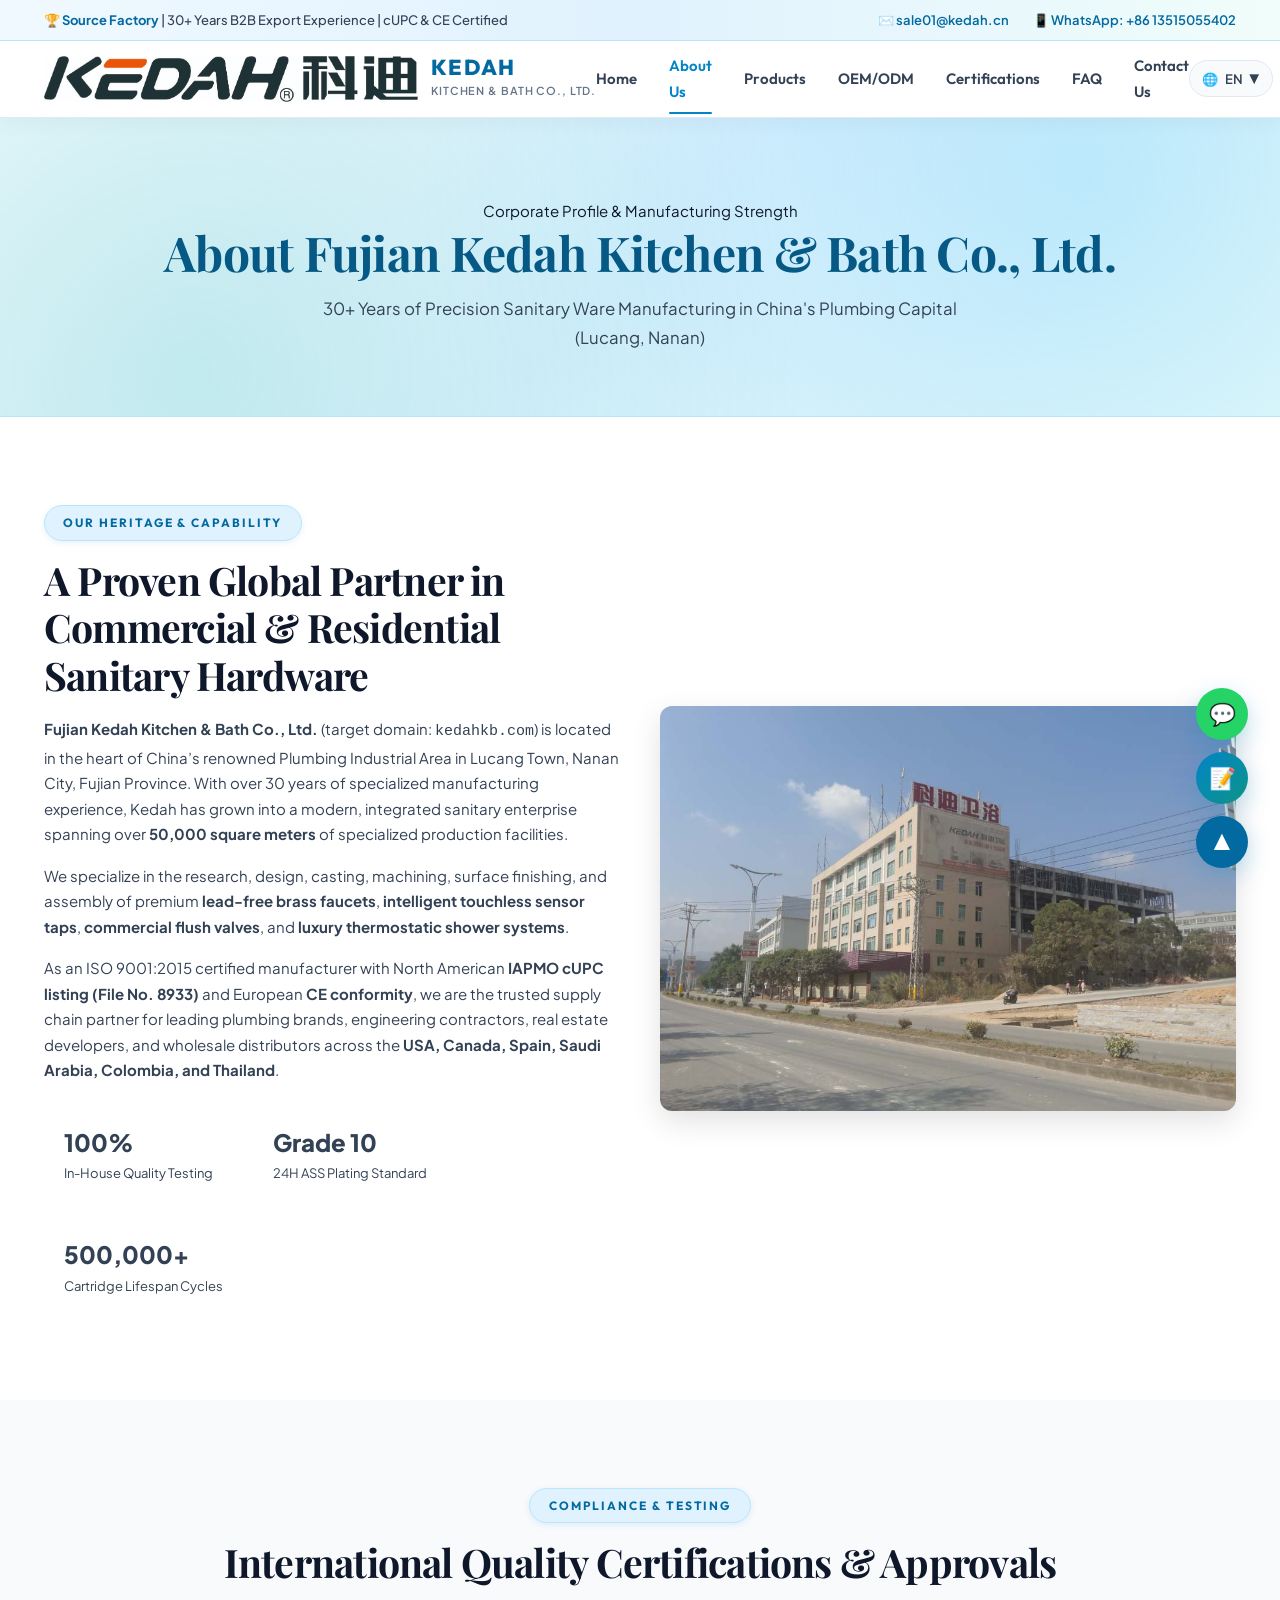
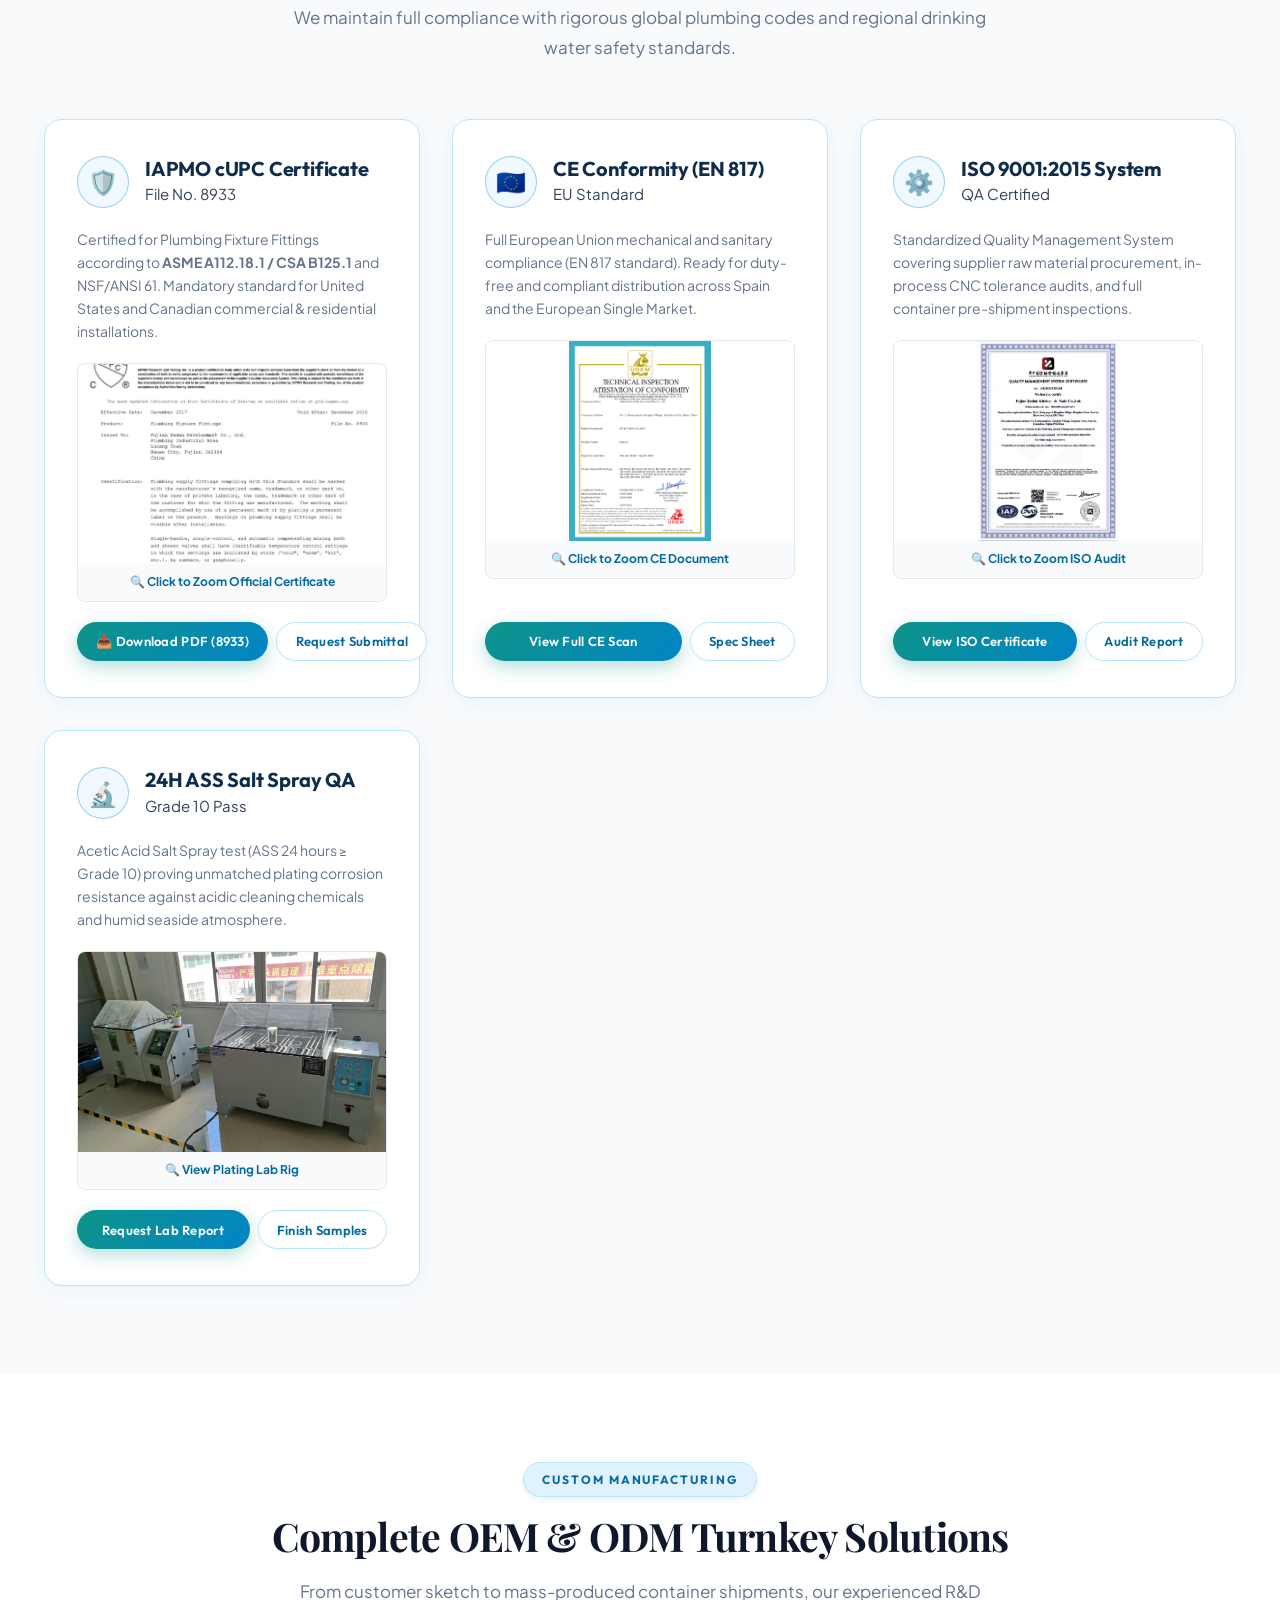
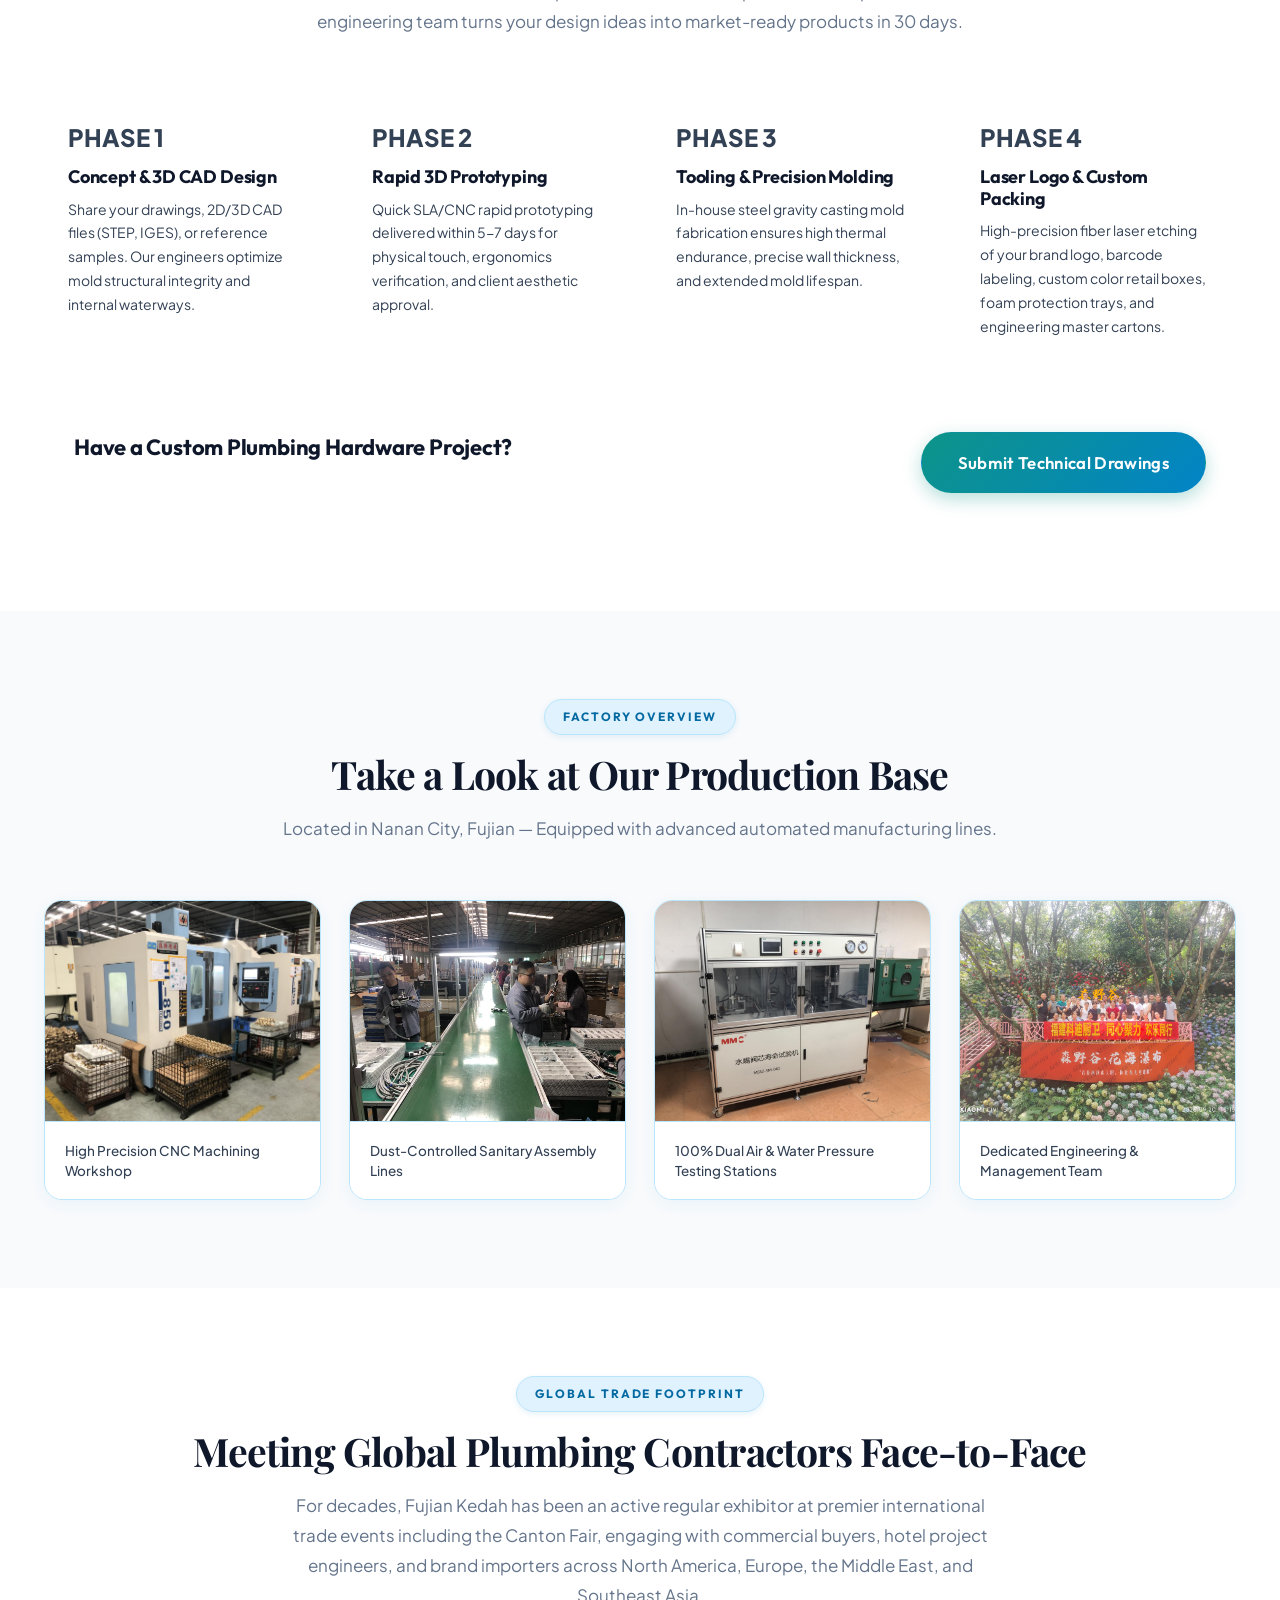
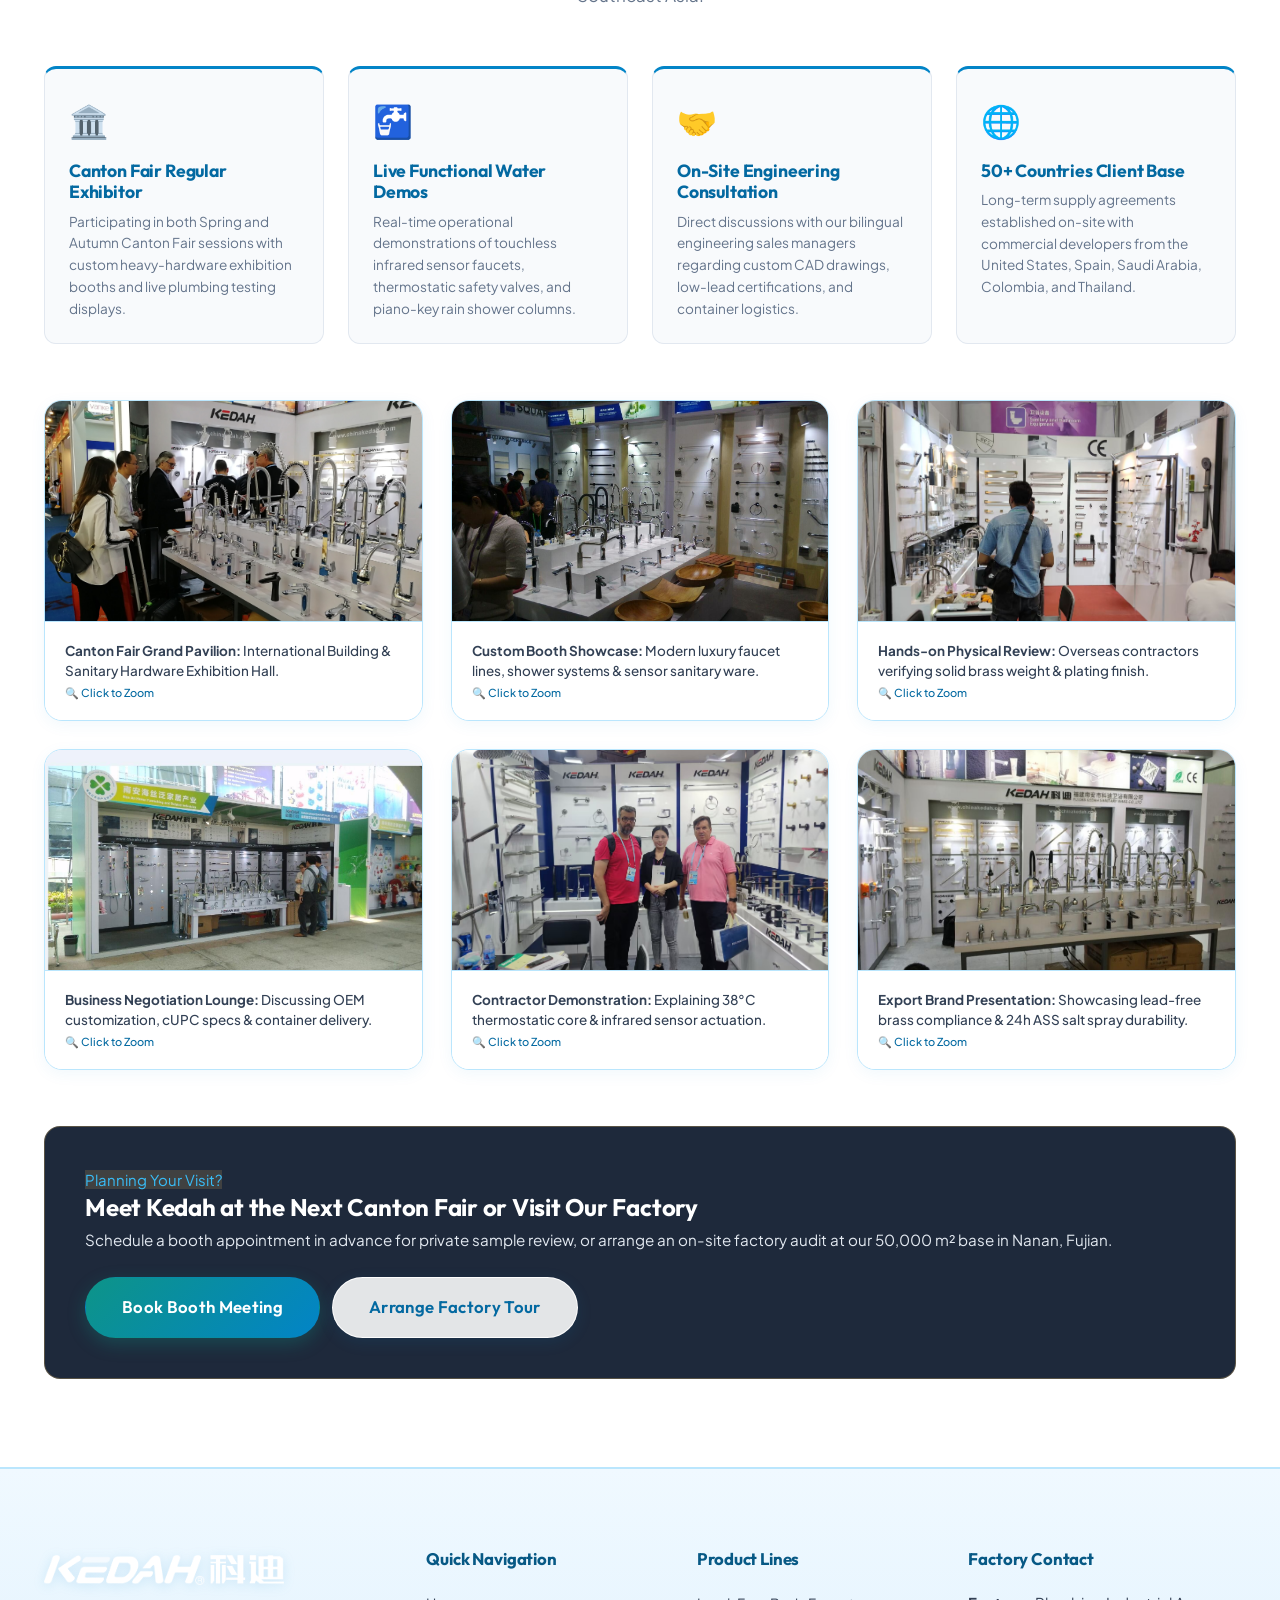
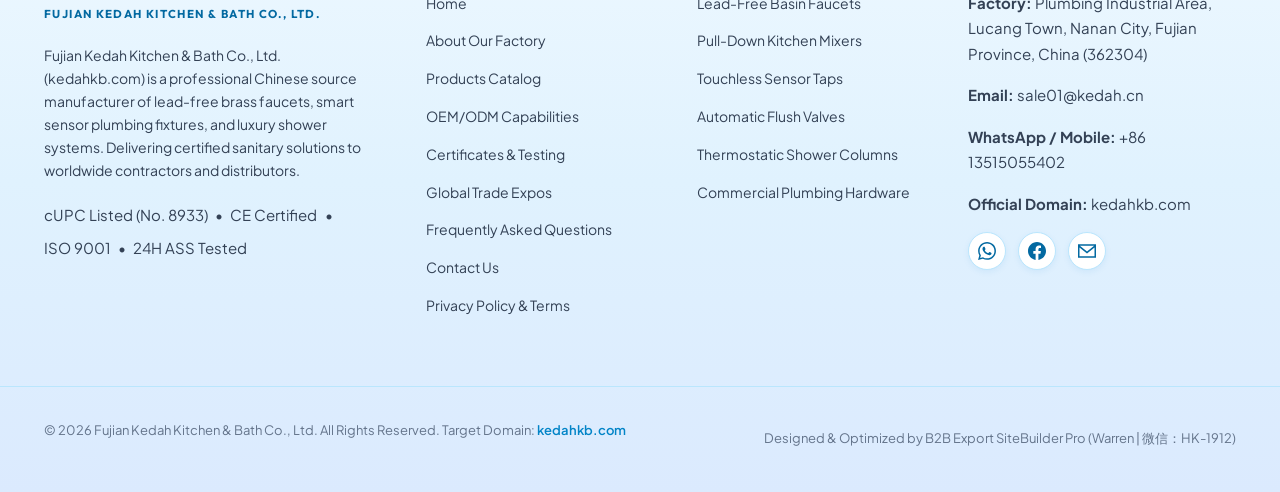
==== commit aadd0276: "Optimize website typography and layout with bright, refreshing ocean blue and coastal aqua palette a" ====
--- a/about.html
+++ b/about.html
@@ -98,8 +98,8 @@
   <section class="page-banner">
     <div class="container text-center">
       <span class="badge-tag" data-i18n="about.badge">Corporate Profile & Manufacturing Strength</span>
-      <h1 class="page-title text-white" data-i18n="about.page_title">About Fujian Kedah Kitchen & Bath Co., Ltd.</h1>
-      <p class="page-subtitle text-muted" data-i18n="about.page_subtitle">
+      <h1 class="page-title" data-i18n="about.page_title">About Fujian Kedah Kitchen & Bath Co., Ltd.</h1>
+      <p class="page-subtitle" data-i18n="about.page_subtitle">
         30+ Years of Precision Sanitary Ware Manufacturing in China's Plumbing Capital (Lucang, Nanan)
       </p>
     </div>
--- a/assets/css/styles.css
+++ b/assets/css/styles.css
@@ -1,10 +1,9 @@
 /* ==========================================================================
    Fujian Kedah Kitchen & Bath Co., Ltd. (kedahkb.com)
    Official B2B Export Website Design System
-   Aesthetic: Marine Luxury & Precision Water Engineering (海洋风格 · 海派高奢水暖)
-   Color Palette: Deep Ocean Navy (#061325), Sunrise Wave Gold (#df9f52), Azure Ripple (#0284c7, #38bdf8), Seafoam White (#f4f9fd)
-   Typography: Playfair Display (Serif Elegance) & Plus Jakarta Sans (Clarity)
-   Inspired by: Ocean Serenity & luxopack.com (1:1 Layout Harmony & Precision Hierarchy)
+   Aesthetic: Luminous Ocean & Coastal Aqua (明亮清爽海洋水色 · 纯净通透外贸高奢)
+   Palette: Luminous Ocean Blue (#0284c7), Coastal Aqua & Teal (#0d9488, #14b8a6), Seafoam (#f0f9ff, #e0f2fe), Pure White (#ffffff)
+   Typography: Playfair Display (Serif Elegance) & Plus Jakarta Sans (Modern Clarity)
    ========================================================================== */
 
 /* --------------------------------------------------------------------------
@@ -13,58 +12,75 @@
 @import url('https://fonts.googleapis.com/css2?family=Playfair+Display:ital,wght@0,500;0,600;0,700;0,800;1,600&family=Outfit:wght@400;500;600;700;800&family=Plus+Jakarta+Sans:wght@400;500;600;700&family=JetBrains+Mono:wght@400;600;700&display=swap');
 
 :root {
-  /* Color Palette - Deep Ocean Navy System (深海蔚蓝基调) */
-  --ocean-950: #061325;
-  --ocean-900: #091c36;
-  --ocean-850: #0d2547;
-  --ocean-800: #12335e;
-  --ocean-700: #1a457e;
-  --ocean-600: #245c9f;
-  --ocean-500: #2b72bd;
-
-  /* Backward Compatibility Mappings for Obsidian */
-  --obsidian-950: #061325;
-  --obsidian-900: #091c36;
-  --obsidian-850: #0d2547;
-  --obsidian-800: #12335e;
-  --obsidian-700: #1a457e;
-  --obsidian-600: #245c9f;
-
-  /* Color Palette - Sunrise Wave Gold System (晨曦浪金 · 落日波光与精工黄铜) */
-  --gold-500: #df9f52;
-  --gold-400: #ecb26e;
-  --gold-300: #f6c88e;
-  --gold-600: #c18134;
-  --gold-700: #9c6220;
-  --gold-subtle: #fcf6ee;
-  --gold-glow: rgba(223, 159, 82, 0.28);
-  --gold-border: rgba(223, 159, 82, 0.4);
-
-  /* Color Palette - Water Ripple & Pure Seafoam System (纯净水流与海雾白) */
+  /* Color Palette - Vibrant Ocean Blue & Aqua Teal System (明亮清爽海洋水色体系) */
+  --ocean-primary: #0284c7;       /* 天水蔚蓝 - 核心品牌主色 */
+  --ocean-deep: #0369a1;          /* 舒适深海蓝 - 主按钮、强调交互 */
+  --ocean-dark: #075985;          /* 沉稳海蓝 - 高对比度文字与标识 */
+  --ocean-light: #38bdf8;         /* 轻盈浪花天蓝 - 悬浮渐变、高光 */
+  --ocean-pale: #e0f2fe;          /* 浅海微蓝 - 顶栏、微标背景 */
+  --ocean-surface: #f0f9ff;       /* 纯净浅天青底色 - 带来清爽通透海洋感 */
+
+  /* Coastal Aqua & Seafoam Green (清爽青绿辅助色 - 传达纯净健康水流) */
+  --teal-primary: #0d9488;        /* 滨海碧波青绿 */
+  --teal-light: #14b8a6;          /* 清透水波青绿 */
+  --teal-pale: #ccfbf1;           /* 极浅青绿水润背景 */
+  --teal-surface: #f0fdfa;        /* 浪沫微浅底色 */
+  --teal-border: rgba(13, 148, 136, 0.28);
+
+  /* Backward Compatibility Mappings */
+  --obsidian-950: #0f172a;
+  --obsidian-900: #1e293b;
+  --obsidian-850: #0369a1;
+  --obsidian-800: #0284c7;
+  --obsidian-700: #0284c7;
+  --obsidian-600: #0369a1;
+  --ocean-950: #0b1f33;           /* 沉稳舒适的深海石板青（用于页脚压轴，告别压抑死黑） */
+  --ocean-900: #0f2c4a;
+  --ocean-850: #0369a1;
+  --ocean-800: #0284c7;
+  --ocean-700: #0284c7;
+  --ocean-600: #0369a1;
+  --ocean-500: #0284c7;
+
+  /* Interactive Highlight Tokens (清爽微渐变与光晕) */
+  --gold-500: #0284c7;
+  --gold-400: #0891b2;
+  --gold-300: #38bdf8;
+  --gold-600: #0369a1;
+  --gold-700: #075985;
+  --gold-subtle: #f0f9ff;
+  --gold-glow: rgba(2, 132, 199, 0.24);
+  --gold-border: rgba(2, 132, 199, 0.35);
+
+  /* Water Ripple & Pure Seafoam System */
   --wave-azure: #0284c7;
   --wave-cyan: #38bdf8;
-  --wave-glow: rgba(56, 189, 248, 0.25);
+  --wave-glow: rgba(56, 189, 248, 0.28);
   --surface-white: #ffffff;
-  --surface-light: #f4f9fd;
-  --surface-alt: #eaf3fb;
-  --border-light: #d8e8f5;
-  --border-subtle: rgba(216, 232, 245, 0.85);
-  --border-dark: rgba(255, 255, 255, 0.14);
-
-  /* Typography Colors */
-  --text-dark-primary: #07172c;
-  --text-dark-secondary: #223c5b;
-  --text-dark-muted: #577395;
+  --surface-light: #f8fafc;
+  --surface-alt: #f0f9ff;
+  --border-light: #e2e8f0;
+  --border-subtle: rgba(226, 232, 240, 0.95);
+  --border-aqua: #bae6fd;
+  --border-dark: rgba(2, 132, 199, 0.16);
+
+  /* Typography Colors - High Legibility & Professional Contrast */
+  --text-dark-primary: #0f172a;   /* 舒适深海黑墨蓝 - 极其舒适的高清晰度 */
+  --text-dark-secondary: #334155; /* 正文深灰青 */
+  --text-dark-muted: #64748b;     /* 辅助说明灰 */
   --text-light-primary: #ffffff;
-  --text-light-secondary: #cde1f5;
-  --text-light-muted: #9ab4d0;
+  --text-light-secondary: #e2e8f0;
+  --text-light-muted: #94a3b8;
+  --ink: #0f172a;
+  --muted: #64748b;
+  --bg: #ffffff;
 
   /* Functional Accents */
   --emerald-600: #0d9488;
   --emerald-500: #14b8a6;
   --emerald-bg: #f0fdfa;
   --ruby-500: #f43f5e;
-  --ruby-bg: rgba(244, 63, 94, 0.12);
+  --ruby-bg: rgba(244, 63, 94, 0.1);
 
   /* Typography Families */
   --font-display: 'Playfair Display', Georgia, 'Times New Roman', serif;
@@ -72,27 +88,37 @@
   --font-body: 'Plus Jakarta Sans', -apple-system, BlinkMacSystemFont, 'Segoe UI', Roboto, sans-serif;
   --font-mono: 'JetBrains Mono', 'SF Mono', Consolas, monospace;
 
-  /* Elevation Shadows with Ocean Depth Ambient */
-  --shadow-xs: 0 1px 3px rgba(6, 19, 37, 0.05);
-  --shadow-sm: 0 3px 6px rgba(6, 19, 37, 0.06);
-  --shadow-md: 0 8px 18px -2px rgba(6, 19, 37, 0.08), 0 3px 8px -1px rgba(6, 19, 37, 0.04);
-  --shadow-lg: 0 16px 32px -4px rgba(6, 19, 37, 0.1), 0 6px 12px -2px rgba(6, 19, 37, 0.04);
-  --shadow-xl: 0 24px 44px -8px rgba(6, 19, 37, 0.16), 0 10px 20px -4px rgba(6, 19, 37, 0.06);
-  --shadow-gold: 0 8px 24px -4px rgba(223, 159, 82, 0.35);
-  --shadow-ocean: 0 12px 30px -4px rgba(9, 28, 54, 0.35);
+  /* Elevation Shadows with Luminous Ocean Ambient (清爽微光漫反射，去除生硬黑影) */
+  --shadow-xs: 0 1px 3px rgba(2, 132, 199, 0.05);
+  --shadow-sm: 0 3px 8px rgba(2, 132, 199, 0.07);
+  --shadow-md: 0 8px 20px -3px rgba(2, 132, 199, 0.09), 0 3px 8px -1px rgba(15, 23, 42, 0.04);
+  --shadow-lg: 0 16px 36px -4px rgba(2, 132, 199, 0.12), 0 6px 14px -2px rgba(15, 23, 42, 0.04);
+  --shadow-xl: 0 24px 50px -8px rgba(2, 132, 199, 0.16), 0 10px 22px -4px rgba(15, 23, 42, 0.05);
+  --shadow-gold: 0 8px 24px -4px rgba(2, 132, 199, 0.35);
+  --shadow-ocean: 0 12px 30px -4px rgba(2, 132, 199, 0.28);
 
   /* Radii */
   --radius-xs: 4px;
   --radius-sm: 8px;
   --radius-md: 12px;
   --radius-lg: 18px;
-  --radius-xl: 24px;
+  --radius-xl: 26px;
   --radius-pill: 9999px;
 
-  /* Layout */
+  /* Layout & Stagger Spec Tokens */
   --container-max: 1240px;
   --transition: all 0.25s cubic-bezier(0.4, 0, 0.2, 1);
   --transition-smooth: all 0.4s cubic-bezier(0.16, 1, 0.3, 1);
+  --radius-card: 26px;
+  --pad: clamp(20px, 2.2vw, 34px);
+  --ease-out: cubic-bezier(.16, 1, .3, 1);
+  --ease-in: cubic-bezier(.7, 0, .84, 0);
+  --stagger: 72ms;
+  --nature-img: url("https://motionsites.org/assets/prompt-media/1511c3aa1d97eed608a5.webp");
+}
+
+body.nav-open {
+  overflow: hidden;
 }
 
 /* --------------------------------------------------------------------------
@@ -113,7 +139,7 @@
 body {
   font-family: var(--font-body);
   font-size: 0.9375rem;
-  line-height: 1.68;
+  line-height: 1.7;
   color: var(--text-dark-secondary);
   background-color: var(--surface-white);
   -webkit-font-smoothing: antialiased;
@@ -156,13 +182,13 @@
 }
 
 /* --------------------------------------------------------------------------
-   2. Typography & Section Header System (Ocean Serenity Layout)
+   2. Typography & Section Header System (Luminous Ocean Architecture)
    -------------------------------------------------------------------------- */
 h1, h2, h3, h4, h5, h6 {
   font-family: var(--font-display);
   color: var(--text-dark-primary);
   font-weight: 700;
-  line-height: 1.2;
+  line-height: 1.22;
   letter-spacing: -0.015em;
 }
 
@@ -181,10 +207,10 @@
 
 .text-white { color: #ffffff !important; }
 .text-muted { color: var(--text-dark-muted) !important; }
-.text-gold { color: var(--gold-500) !important; }
+.text-gold { color: var(--ocean-primary) !important; }
 .text-center { text-align: center !important; }
 
-/* Section Header (Uniform Marine Rhythm & Air Flow) */
+/* Section Header (Uniform Coastal Aqua Rhythm) */
 .section-header {
   margin-bottom: 3.5rem;
   position: relative;
@@ -199,25 +225,26 @@
   font-weight: 700;
   text-transform: uppercase;
   letter-spacing: 0.16em;
-  color: var(--gold-600);
-  background: var(--gold-subtle);
-  border: 1px solid var(--gold-border);
-  padding: 0.38rem 1.05rem;
+  color: var(--ocean-deep);
+  background: var(--ocean-pale);
+  border: 1px solid var(--border-aqua);
+  padding: 0.4rem 1.15rem;
   border-radius: var(--radius-pill);
   margin-bottom: 1rem;
-  box-shadow: 0 2px 6px rgba(223, 159, 82, 0.12);
+  box-shadow: 0 2px 6px rgba(2, 132, 199, 0.1);
 }
 
 .section-tag-gold {
-  background: rgba(223, 159, 82, 0.16);
-  color: var(--gold-400);
-  border-color: rgba(223, 159, 82, 0.45);
+  background: var(--teal-surface);
+  color: var(--teal-primary);
+  border-color: var(--teal-border);
 }
 
 .section-title {
   font-size: 2.45rem;
   letter-spacing: -0.02em;
   margin-bottom: 1rem;
+  color: var(--text-dark-primary);
 }
 
 .section-desc, .section-subtitle {
@@ -235,15 +262,16 @@
 }
 
 .highlight {
-  color: var(--gold-500);
-  background: linear-gradient(135deg, var(--gold-400) 0%, var(--gold-300) 50%, var(--gold-500) 100%);
+  color: var(--ocean-deep);
+  background: linear-gradient(135deg, var(--ocean-primary) 0%, var(--teal-primary) 100%);
   -webkit-background-clip: text;
   -webkit-text-fill-color: transparent;
   display: inline-block;
+  font-weight: 800;
 }
 
 /* --------------------------------------------------------------------------
-   3. Buttons & Interactive Controls (Ocean Capsule Pill Shape)
+   3. Buttons & Interactive Controls (Vibrant Aqua Pill Shape)
    -------------------------------------------------------------------------- */
 .btn {
   display: inline-flex;
@@ -264,59 +292,61 @@
 }
 
 .btn-primary {
-  background-color: var(--ocean-850);
+  background: linear-gradient(135deg, var(--ocean-primary) 0%, var(--ocean-deep) 100%);
   color: #ffffff;
-  border-color: var(--ocean-850);
-  box-shadow: 0 4px 14px rgba(13, 37, 71, 0.25);
+  border-color: transparent;
+  box-shadow: 0 4px 14px rgba(2, 132, 199, 0.28);
 }
 
 .btn-primary:hover {
-  background-color: var(--gold-500);
-  border-color: var(--gold-500);
+  background: linear-gradient(135deg, var(--ocean-deep) 0%, var(--teal-primary) 100%);
   color: #ffffff;
-  box-shadow: var(--shadow-gold);
+  box-shadow: 0 8px 24px rgba(2, 132, 199, 0.38);
   transform: translateY(-2px);
 }
 
 .btn-gold {
-  background: linear-gradient(135deg, var(--gold-400) 0%, var(--gold-500) 100%);
+  background: linear-gradient(135deg, var(--teal-primary) 0%, var(--ocean-primary) 100%);
   color: #ffffff;
-  border-color: var(--gold-500);
-  box-shadow: var(--shadow-gold);
+  border-color: transparent;
+  box-shadow: 0 6px 18px rgba(13, 148, 136, 0.3);
 }
 
 .btn-gold:hover {
-  background: linear-gradient(135deg, var(--gold-500) 0%, var(--gold-600) 100%);
-  box-shadow: 0 10px 24px -4px rgba(223, 159, 82, 0.45);
+  background: linear-gradient(135deg, var(--ocean-deep) 0%, var(--teal-light) 100%);
+  box-shadow: 0 10px 26px rgba(13, 148, 136, 0.42);
   transform: translateY(-2px);
 }
 
 .btn-outline {
-  background: transparent;
-  color: var(--ocean-850);
-  border-color: var(--border-light);
+  background: var(--surface-white);
+  color: var(--ocean-deep);
+  border-color: var(--border-aqua);
+  box-shadow: 0 1px 3px rgba(2, 132, 199, 0.06);
 }
 
 .btn-outline:hover {
-  background: var(--gold-subtle);
-  border-color: var(--gold-500);
-  color: var(--gold-600);
+  background: var(--ocean-surface);
+  border-color: var(--ocean-primary);
+  color: var(--ocean-primary);
+  transform: translateY(-2px);
 }
 
 .btn-outline-white {
-  background: rgba(255, 255, 255, 0.08);
-  color: #ffffff;
-  border-color: rgba(255, 255, 255, 0.35);
+  background: rgba(255, 255, 255, 0.88);
+  color: var(--ocean-deep);
+  border-color: rgba(255, 255, 255, 0.95);
   backdrop-filter: blur(10px);
   -webkit-backdrop-filter: blur(10px);
+  box-shadow: 0 4px 16px rgba(2, 132, 199, 0.12);
 }
 
 .btn-outline-white:hover {
-  background: rgba(255, 255, 255, 0.18);
+  background: #ffffff;
   border-color: #ffffff;
-  color: #ffffff;
+  color: var(--ocean-primary);
   transform: translateY(-2px);
-  box-shadow: 0 6px 18px rgba(0, 0, 0, 0.2);
+  box-shadow: 0 6px 20px rgba(2, 132, 199, 0.22);
 }
 
 .btn-sm {
@@ -340,11 +370,11 @@
    4. Top Announcement Bar & Sticky Header
    -------------------------------------------------------------------------- */
 .top-bar {
-  background-color: var(--obsidian-950);
-  color: var(--text-light-muted);
+  background: linear-gradient(90deg, #f0f9ff 0%, #e0f2fe 50%, #f0fdfa 100%);
+  color: var(--text-dark-secondary);
   font-size: 0.8125rem;
-  padding: 0.5rem 0;
-  border-bottom: 1px solid rgba(255, 255, 255, 0.07);
+  padding: 0.55rem 0;
+  border-bottom: 1px solid var(--border-aqua);
   position: relative;
   z-index: 1001;
 }
@@ -361,11 +391,13 @@
   display: flex;
   align-items: center;
   gap: 1.25rem;
-  color: #e2e8f0;
+  color: var(--text-dark-secondary);
+  font-weight: 500;
 }
 
 .top-bar-left strong {
-  color: var(--gold-400);
+  color: var(--ocean-deep);
+  font-weight: 700;
 }
 
 .top-bar-right {
@@ -375,15 +407,16 @@
 }
 
 .contact-link {
-  color: var(--text-light-secondary);
+  color: var(--ocean-deep);
   display: inline-flex;
   align-items: center;
   gap: 0.35rem;
   font-size: 0.8125rem;
+  font-weight: 600;
 }
 
 .contact-link:hover {
-  color: var(--gold-400);
+  color: var(--teal-primary);
 }
 
 /* Main Navigation Header */
@@ -569,201 +602,745 @@
 }
 
 /* --------------------------------------------------------------------------
-   5. Hero Section (Ocean Horizon & Marine Precision Atmosphere)
+   5. Hero Section (OceanPulse Shell & Precision Dual-Column Grid System)
    -------------------------------------------------------------------------- */
-.hero-section {
+.hero {
   position: relative;
-  background: radial-gradient(circle at 82% 20%, rgba(223, 159, 82, 0.25) 0%, transparent 48%),
-              radial-gradient(circle at 18% 78%, rgba(56, 189, 248, 0.14) 0%, transparent 52%),
-              linear-gradient(135deg, var(--ocean-950) 0%, var(--ocean-900) 45%, var(--ocean-850) 100%);
+  height: 100vh;
+  height: 100svh;
+  min-height: 600px;
+  width: 100%;
+  display: grid;
+  grid-template-columns: minmax(0, 1.08fr) minmax(0, 0.92fr);
+  gap: clamp(16px, 2.4vw, 40px);
+  padding: var(--pad);
+  padding-left: max(var(--pad), env(safe-area-inset-left));
+  padding-right: max(var(--pad), env(safe-area-inset-right));
+  overflow: hidden;
+  background: radial-gradient(circle at 10% 20%, #f0f9ff 0%, #ffffff 85%);
+  box-sizing: border-box;
+}
+
+/* CRITICAL DOM ORDER: media is 1st in DOM, left is 2nd. Left has order:1, media order:2.
+   Left does NOT form a stacking context (no z-index), allowing burger (z-index:70) to rise above navsheet (z-index:60). */
+.hero__left {
+  position: relative;
+  order: 1;
+  display: flex;
+  flex-direction: column;
+  min-width: 0;
+  padding-left: clamp(4px, 1.6vw, 28px);
+}
+
+.hero__media {
+  position: relative;
+  order: 2;
+  isolation: isolate;
+  border-radius: var(--radius-card);
+  overflow: hidden;
+  background: #0284c7;
+  min-width: 0;
+  border: 1px solid var(--border-aqua);
+  box-shadow: 0 20px 48px -12px rgba(2, 132, 199, 0.22);
+}
+
+.hero__media::after {
+  content: "";
+  position: absolute;
+  inset: 0;
+  background: linear-gradient(180deg, rgba(2, 132, 199, 0.12) 0%, rgba(2, 132, 199, 0) 40%, rgba(3, 105, 161, 0.32) 100%);
+  pointer-events: none;
+}
+
+.hero__video {
+  position: absolute;
+  inset: 0;
+  width: 100%;
+  height: 100%;
+  object-fit: cover;
+}
+
+/* Nav Row within Hero Left */
+.nav {
+  display: flex;
+  align-items: center;
+  gap: clamp(18px, 2.8vw, 48px);
+  padding-top: clamp(4px, 0.6vw, 10px);
+}
+
+.brand {
+  display: flex;
+  align-items: center;
+  text-decoration: none;
+  color: inherit;
+  flex: 0 0 auto;
+  min-width: 0;
+}
+
+.brand__name {
+  font-family: var(--font-heading);
+  font-weight: 800;
+  letter-spacing: .08em;
+  font-size: clamp(14px, 1.15vw, 19px);
+  text-transform: uppercase;
+  white-space: nowrap;
+  color: var(--ocean-950);
+}
+
+.nav__links {
+  display: flex;
+  align-items: center;
+  gap: clamp(14px, 1.8vw, 32px);
+  margin: 0 auto 0 clamp(8px, 1.5vw, 32px);
+  padding: 0;
+  list-style: none;
+}
+
+.nav__links a {
+  text-decoration: none;
+  color: var(--ink);
+  font-size: clamp(13.5px, 0.98vw, 16px);
+  font-weight: 600;
+  opacity: .88;
+  transition: opacity .2s ease, color .2s ease;
+}
+
+.nav__links a:hover {
+  opacity: 1;
+  color: var(--gold-500);
+}
+
+/* Burger Button with Morph to X */
+.burger {
+  appearance: none;
+  border: 0;
+  background: transparent;
+  color: inherit;
+  padding: 8px 0 8px 8px;
+  cursor: pointer;
+  display: flex;
+  flex-direction: column;
+  justify-content: center;
+  gap: 6px;
+  flex: 0 0 auto;
+  margin-left: auto;
+  position: relative;
+  z-index: 70;
+  height: 30px;
+  transition: color .35s ease;
+}
+
+.burger span {
+  display: block;
+  width: 30px;
+  height: 2.5px;
+  border-radius: 2px;
+  background: currentColor;
+  transform-origin: center;
+  transition: transform .55s var(--ease-out), opacity .25s ease, width .45s var(--ease-out);
+}
+
+.burger:focus-visible {
+  outline: 2px solid currentColor;
+  outline-offset: 6px;
+  border-radius: 4px;
+}
+
+.burger:hover span:nth-child(2) {
+  width: 22px;
+}
+
+.burger.is-active span:nth-child(1) {
+  transform: translateY(8.5px) rotate(45deg);
+}
+
+.burger.is-active span:nth-child(2) {
+  opacity: 0;
+  transform: scaleX(.2);
+}
+
+.burger.is-active span:nth-child(3) {
+  transform: translateY(-8.5px) rotate(-45deg);
+}
+
+.burger.is-active:hover span:nth-child(2) {
+  width: 30px;
+}
+
+.burger.is-active {
+  color: var(--ink);
+}
+
+.burger.is-active.burger--on-panel {
+  color: #fff;
+}
+
+/* Content Block */
+.hero__content {
+  margin-top: auto;
+  padding: clamp(20px, 3vh, 48px) 0;
+  max-width: 820px;
+}
+
+.hero__title {
+  margin: 0;
+  font-family: var(--font-display);
+  font-weight: 700;
+  letter-spacing: -.02em;
+  line-height: 1.14;
+  font-size: clamp(2.15rem, 3.8vw, 3.75rem);
+  color: var(--ocean-950);
+}
+
+.hero__line {
+  display: block;
+}
+
+.hl {
+  display: inline-block;
+  color: #fff;
+  padding: .06em .24em .14em;
+  margin: 0 .04em;
+  border-radius: 16px;
+  background-image: var(--nature-img);
+  background-size: cover;
+  background-position: 56% 14%;
+  background-repeat: no-repeat;
+  -webkit-box-decoration-break: clone;
+  box-decoration-break: clone;
+  box-shadow: 0 4px 18px rgba(13, 37, 71, 0.35);
+}
+
+.hero__text {
+  margin: clamp(16px, 2.4vh, 30px) 0 0;
+  max-width: 52ch;
+  color: var(--muted);
+  font-size: clamp(14px, 1.02vw, 16.5px);
+  line-height: 1.85;
+}
+
+.hero__cta-row {
+  display: flex;
+  align-items: center;
+  flex-wrap: wrap;
+  gap: clamp(16px, 2vw, 32px);
+  margin-top: clamp(22px, 3.5vh, 40px);
+}
+
+.cta {
+  display: inline-flex;
+  align-items: center;
+  gap: clamp(14px, 1.5vw, 24px);
+  text-decoration: none;
+  color: inherit;
+  background: transparent;
+  border: none;
+  padding: 0;
+  cursor: pointer;
+}
+
+.cta__label {
+  font-family: var(--font-heading);
+  font-size: clamp(15px, 1.1vw, 19px);
+  font-weight: 600;
+  color: var(--ocean-950);
+}
+
+.cta__icon {
+  width: clamp(44px, 3.6vw, 56px);
+  height: clamp(44px, 3.6vw, 56px);
+  border-radius: 50%;
+  border: 1.5px solid rgba(7, 23, 44, .45);
+  display: grid;
+  place-items: center;
+  flex: 0 0 auto;
+  transition: background .25s ease, color .25s ease, transform .25s ease, border-color .25s ease;
+  color: var(--ocean-950);
+}
+
+.cta__icon svg {
+  width: 44%;
+  height: 44%;
+  display: block;
+}
+
+.cta:hover .cta__icon {
+  background: var(--ocean-deep);
+  color: #fff;
+  border-color: var(--ocean-deep);
+  transform: translateX(4px);
+  box-shadow: 0 4px 14px rgba(2, 132, 199, 0.35);
+}
+
+.cta-secondary {
+  font-family: var(--font-heading);
+  font-size: 0.9375rem;
+  font-weight: 600;
+  color: var(--gold-600);
+  text-decoration: none;
+  padding: 0.6rem 1.25rem;
+  border-radius: var(--radius-pill);
+  background: var(--gold-subtle);
+  border: 1px solid var(--gold-border);
+  transition: var(--transition);
+}
+
+.cta-secondary:hover {
+  background: var(--gold-400);
   color: #ffffff;
-  padding: 6.5rem 0 5.25rem;
-  overflow: hidden;
-  border-bottom: 1px solid rgba(223, 159, 82, 0.22);
-}
-
-.hero-container {
+  border-color: var(--gold-400);
+}
+
+/* Mobile Social Row (hidden by default, shown on <=768px) */
+.socials--mobile {
+  display: none;
+}
+
+/* Callout Markers on Media Card */
+.marker {
+  position: absolute;
+  z-index: 3;
+  --dot-r: 17px;
+}
+
+.marker--water {
+  left: 54%;
+  top: 26%;
+}
+
+.marker--reef {
+  left: 58%;
+  top: 58%;
+}
+
+.marker__dot {
+  position: absolute;
+  left: calc(var(--dot-r) * -1);
+  top: calc(var(--dot-r) * -1);
+  width: calc(var(--dot-r) * 2);
+  height: calc(var(--dot-r) * 2);
+  border: 4px solid #fff;
+  border-radius: 50%;
+  box-shadow: 0 2px 14px rgba(0, 0, 0, .35);
+}
+
+.marker__line {
+  position: absolute;
+  left: 0;
+  top: -1.5px;
+  width: 60px;
+  height: 3px;
+  background: #fff;
+  border-radius: 2px;
+  transform-origin: 0 50%;
+  transform: rotate(212deg);
+  clip-path: inset(0 0 0 var(--dot-r));
+}
+
+.marker__label {
+  position: absolute;
+  right: 50px;
+  bottom: 28px;
+  white-space: nowrap;
+  background: #fff;
+  color: var(--ocean-950);
+  font-family: var(--font-heading);
+  font-size: clamp(12.5px, .92vw, 15px);
+  font-weight: 700;
+  padding: .62em 1.15em;
+  border-radius: 999px;
+  box-shadow: 0 6px 20px rgba(0, 0, 0, .25);
+}
+
+.marker--right .marker__line {
+  transform: rotate(-32deg);
+}
+
+.marker--right .marker__label {
+  right: auto;
+  left: 50px;
+}
+
+/* Social Pill in Media Card Bottom-Right Corner (Notched Pill) */
+.hero__media .socials {
+  position: absolute;
+  right: 0;
+  bottom: 0;
+  z-index: 3;
+  display: flex;
+  align-items: center;
+  gap: clamp(18px, 2.2vw, 34px);
+  background: #fff;
+  padding: clamp(14px, 1.5vw, 22px) clamp(20px, 2.2vw, 36px);
+  border-top-left-radius: 36px;
+  border-bottom-right-radius: var(--radius-card);
+  box-shadow: -6px -6px 24px rgba(6, 19, 37, 0.12);
+}
+
+.hero__media .socials a {
+  color: var(--ocean-950);
   display: grid;
-  grid-template-columns: 1.18fr 0.82fr;
-  gap: 3.5rem;
-  align-items: center;
-}
-
-.badge-tag {
-  display: inline-flex;
-  align-items: center;
-  gap: 0.6rem;
-  background: rgba(255, 255, 255, 0.08);
-  border: 1px solid rgba(223, 159, 82, 0.35);
-  backdrop-filter: blur(12px);
-  -webkit-backdrop-filter: blur(12px);
-  padding: 0.42rem 1.15rem;
-  border-radius: var(--radius-pill);
-  font-size: 0.78125rem;
-  font-weight: 600;
-  letter-spacing: 0.14em;
-  text-transform: uppercase;
-  color: var(--gold-300);
-  margin-bottom: 1.45rem;
-}
-
-.badge-dot {
-  width: 8px;
-  height: 8px;
-  background: var(--gold-400);
-  border-radius: var(--radius-pill);
-  box-shadow: 0 0 10px var(--gold-400);
-}
-
-.hero-title {
-  font-family: var(--font-display);
-  font-size: clamp(2.5rem, 4.4vw, 3.5rem);
-  font-weight: 700;
-  color: #ffffff;
-  line-height: 1.16;
-  margin-bottom: 1.35rem;
-  letter-spacing: -0.015em;
-}
-
-.hero-subtitle {
-  font-size: 1.15rem;
-  color: var(--text-light-secondary);
-  line-height: 1.75;
-  margin-bottom: 2rem;
-  max-width: 640px;
-  font-weight: 400;
-}
-
-.hero-highlights {
-  display: flex;
-  flex-wrap: wrap;
-  gap: 0.75rem;
-  margin-bottom: 2.25rem;
-}
-
-.highlight-chip {
-  display: inline-flex;
-  align-items: center;
-  gap: 0.45rem;
-  background: rgba(255, 255, 255, 0.07);
-  border: 1px solid rgba(216, 232, 245, 0.18);
-  backdrop-filter: blur(8px);
-  -webkit-backdrop-filter: blur(8px);
-  padding: 0.42rem 0.95rem;
-  border-radius: var(--radius-pill);
-  font-size: 0.8125rem;
-  color: #eaf3fb;
-  transition: var(--transition);
-}
-
-.highlight-chip:hover {
-  border-color: var(--gold-border);
-  background: rgba(255, 255, 255, 0.12);
-}
-
-.highlight-chip strong {
-  color: #ffffff;
-}
-
-.hero-cta-group {
-  display: flex;
-  flex-wrap: wrap;
-  gap: 1rem;
-  margin-bottom: 2.75rem;
+  place-items: center;
+  text-decoration: none;
+  transition: opacity .2s ease, transform .2s ease, color .2s ease;
+}
+
+.hero__media .socials a:hover {
+  color: var(--gold-500);
+  transform: translateY(-2px);
+}
+
+.hero__media .socials svg {
+  width: clamp(20px, 1.5vw, 24px);
+  height: clamp(20px, 1.5vw, 24px);
+  display: block;
 }
 
 /* 4-Pill Hero Metrics Grid (Ocean Capsule System) */
 .luxo-quick-pills {
   display: grid;
   grid-template-columns: repeat(4, 1fr);
-  gap: 1rem;
-  margin-top: 1rem;
+  gap: 0.85rem;
+  margin-top: 1.5rem;
 }
 
 .luxo-pill-card {
-  background: rgba(255, 255, 255, 0.06);
-  backdrop-filter: blur(12px);
-  -webkit-backdrop-filter: blur(12px);
-  border: 1px solid rgba(255, 255, 255, 0.14);
+  background: var(--surface-light);
+  border: 1px solid var(--border-light);
   border-radius: var(--radius-pill);
-  padding: 1.1rem 1rem;
+  padding: 0.95rem 0.85rem;
   text-align: center;
   transition: var(--transition);
 }
 
 .luxo-pill-card:hover {
-  background: rgba(255, 255, 255, 0.12);
+  background: var(--gold-subtle);
   border-color: var(--gold-border);
-  transform: translateY(-3px);
-  box-shadow: 0 10px 24px -5px rgba(6, 19, 37, 0.4);
+  transform: translateY(-2px);
+  box-shadow: var(--shadow-sm);
 }
 
 .luxo-pill-card .pill-label {
-  font-size: 0.72rem;
-  color: var(--text-light-muted);
+  font-size: 0.6875rem;
+  color: var(--text-dark-muted);
   text-transform: uppercase;
   letter-spacing: 0.08em;
-  margin-bottom: 0.35rem;
+  margin-bottom: 0.25rem;
   font-weight: 600;
 }
 
 .luxo-pill-card .pill-val {
-  font-size: 1.25rem;
+  font-size: 1.05rem;
   font-weight: 800;
+  color: var(--ocean-950);
+  font-family: var(--font-heading);
+  letter-spacing: -0.01em;
+}
+
+.luxo-pill-card .pill-val strong {
+  color: var(--gold-600);
+}
+
+/* --------------------------------------------------------------------------
+   6. Slide-in Nav Sheet System
+   -------------------------------------------------------------------------- */
+.navsheet {
+  position: fixed;
+  inset: 0;
+  z-index: 60;
+  visibility: hidden;
+  transition: visibility 0s linear .46s;
+}
+
+.navsheet.is-open {
+  visibility: visible;
+  transition: visibility 0s linear 0s;
+}
+
+.navsheet__scrim {
+  position: absolute;
+  inset: 0;
+  background: rgba(2, 132, 199, 0.28);
+  opacity: 0;
+  backdrop-filter: blur(0px);
+  -webkit-backdrop-filter: blur(0px);
+  transition: opacity .32s ease, backdrop-filter .32s ease, -webkit-backdrop-filter .32s ease;
+}
+
+.navsheet.is-open .navsheet__scrim {
+  opacity: 1;
+  backdrop-filter: blur(8px);
+  -webkit-backdrop-filter: blur(8px);
+  transition: opacity .5s ease, backdrop-filter .6s ease, -webkit-backdrop-filter .6s ease;
+}
+
+.navsheet__panel {
+  position: absolute;
+  top: 0;
+  right: 0;
+  bottom: 0;
+  width: min(100%, 460px);
+  display: flex;
+  flex-direction: column;
+  padding: calc(var(--pad) + 78px) clamp(24px, 6vw, 52px) calc(var(--pad) + 12px);
+  padding-bottom: max(calc(var(--pad) + 12px), env(safe-area-inset-bottom));
+  background: rgba(255, 255, 255, 0.96);
+  backdrop-filter: blur(28px) saturate(180%);
+  -webkit-backdrop-filter: blur(28px) saturate(180%);
+  border-left: 1px solid var(--border-aqua);
+  box-shadow: -20px 0 60px rgba(2, 132, 199, 0.16);
+  color: var(--text-dark-primary);
+  overflow-y: auto;
+  -webkit-overflow-scrolling: touch;
+  transform: translateX(100%);
+  transition: transform .44s var(--ease-in);
+}
+
+.navsheet.is-open .navsheet__panel {
+  transform: translateX(0);
+  transition: transform .68s var(--ease-out);
+}
+
+.navsheet__list {
+  list-style: none;
+  padding: 0;
+  margin: 0;
+}
+
+.navsheet__list li {
+  border-top: 1px solid var(--border-aqua);
+}
+
+.navsheet__list li:last-child {
+  border-bottom: 1px solid var(--border-aqua);
+}
+
+.navsheet__link {
+  display: flex;
+  align-items: center;
+  justify-content: space-between;
+  gap: 16px;
+  padding: clamp(14px, 2.2vh, 20px) 2px;
+  text-decoration: none;
+  color: var(--ocean-dark);
+  font-family: var(--font-display);
+  font-size: clamp(1.4rem, 5.2vw, 2.1rem);
+  font-weight: 700;
+  letter-spacing: -.015em;
+  line-height: 1.1;
+  opacity: 0;
+  transform: translateY(22px);
+  transition: opacity .16s ease, transform .16s ease, color .25s ease;
+}
+
+.navsheet.is-open .navsheet__link {
+  opacity: 1;
+  transform: translateY(0);
+  transition: opacity .6s var(--ease-out), transform .6s var(--ease-out), color .25s ease;
+  transition-delay: calc(.16s + var(--i) * .062s), calc(.16s + var(--i) * .062s), 0s;
+}
+
+.navsheet__arrow {
+  width: 22px;
+  height: 22px;
+  flex: 0 0 auto;
+  opacity: 0;
+  transform: translateX(-10px);
+  transition: opacity .35s var(--ease-out), transform .35s var(--ease-out);
+}
+
+.navsheet__link:hover,
+.navsheet__link:focus-visible {
+  color: var(--ocean-primary);
+}
+
+.navsheet__link:hover .navsheet__arrow,
+.navsheet__link:focus-visible .navsheet__arrow {
+  opacity: 1;
+  transform: translateX(0);
+}
+
+.navsheet__link:focus-visible {
+  outline: none;
+  text-decoration: underline;
+  text-underline-offset: 8px;
+}
+
+.navsheet__foot {
+  margin-top: auto;
+  padding-top: clamp(24px, 4.5vh, 44px);
+  opacity: 0;
+  transform: translateY(22px);
+  transition: opacity .16s ease, transform .16s ease;
+}
+
+.navsheet.is-open .navsheet__foot {
+  opacity: 1;
+  transform: translateY(0);
+  transition: opacity .6s var(--ease-out), transform .6s var(--ease-out);
+  transition-delay: .42s;
+}
+
+.navsheet__cta {
+  display: inline-flex;
+  align-items: center;
+  gap: 12px;
+  padding: 13px 26px;
+  border-radius: 999px;
+  background: linear-gradient(135deg, var(--ocean-primary) 0%, var(--ocean-deep) 100%);
   color: #ffffff;
   font-family: var(--font-heading);
-  letter-spacing: -0.01em;
-}
-
-.luxo-pill-card .pill-val strong {
-  color: var(--gold-400);
-}
-
-/* Hero Stats Panel (Right Column) */
-.hero-stats-panel {
+  font-weight: 700;
+  font-size: 15px;
+  text-decoration: none;
+  cursor: pointer;
+  border: none;
+  box-shadow: 0 4px 16px rgba(2, 132, 199, 0.3);
+  transition: transform .25s var(--ease-out), background .25s ease, box-shadow .25s ease;
+}
+
+.navsheet__cta:hover {
+  transform: translateY(-2px);
+  background: linear-gradient(135deg, var(--ocean-deep) 0%, var(--teal-primary) 100%);
+  box-shadow: 0 8px 24px rgba(2, 132, 199, 0.4);
+}
+
+.navsheet__cta svg {
+  width: 16px;
+  height: 16px;
+  display: block;
+}
+
+.navsheet__socials {
+  display: flex;
+  align-items: center;
+  gap: 22px;
+  margin-top: clamp(18px, 3.2vh, 28px);
+}
+
+.navsheet__socials a {
+  color: var(--ocean-deep);
+  text-decoration: none;
   display: grid;
-  grid-template-columns: repeat(2, 1fr);
-  gap: 1.25rem;
-}
-
-.stats-card {
-  background: rgba(255, 255, 255, 0.05);
-  backdrop-filter: blur(14px);
-  -webkit-backdrop-filter: blur(14px);
-  border: 1px solid rgba(255, 255, 255, 0.14);
-  border-radius: var(--radius-lg);
-  padding: 2.25rem 1.5rem;
-  text-align: center;
-  transition: var(--transition-smooth);
-  box-shadow: 0 10px 25px rgba(6, 19, 37, 0.3);
-}
-
-.stats-card:hover {
-  border-color: var(--gold-border);
-  background: rgba(255, 255, 255, 0.09);
-  transform: translateY(-4px);
-  box-shadow: 0 16px 36px rgba(223, 159, 82, 0.18);
-}
-
-.stat-number {
-  font-family: var(--font-display);
-  font-size: 2.9rem;
-  font-weight: 700;
-  line-height: 1;
-  color: var(--gold-400);
-  margin-bottom: 0.5rem;
-  letter-spacing: -0.02em;
-}
-
-.stat-label {
-  font-size: 0.84375rem;
-  color: var(--text-light-secondary);
-  font-weight: 500;
-  line-height: 1.4;
+  place-items: center;
+  transition: opacity .2s ease, transform .2s ease, color .2s ease;
+}
+
+.navsheet__socials a:hover {
+  color: var(--teal-primary);
+  transform: translateY(-2px);
+}
+
+.navsheet__socials svg {
+  width: 22px;
+  height: 22px;
+  display: block;
+}
+
+/* =====================================================================
+   Page Entrance Animations (Transform + Opacity only)
+   ===================================================================== */
+@keyframes fade-up {
+  from {
+    opacity: 0;
+    transform: translate3d(0, 18px, 0);
+  }
+  to {
+    opacity: 1;
+    transform: translate3d(0, 0, 0);
+  }
+}
+
+@keyframes media-in {
+  from {
+    opacity: 0;
+    transform: translate3d(28px, 0, 0);
+  }
+  to {
+    opacity: 1;
+    transform: translate3d(0, 0, 0);
+  }
+}
+
+@keyframes video-in {
+  from {
+    opacity: 0;
+    transform: scale(1.06);
+  }
+  to {
+    opacity: 1;
+    transform: scale(1);
+  }
+}
+
+@keyframes pop-in {
+  from {
+    opacity: 0;
+    transform: scale(.72);
+  }
+  to {
+    opacity: 1;
+    transform: scale(1);
+  }
+}
+
+@keyframes draw-line {
+  from {
+    opacity: 0;
+    transform: rotate(212deg) scaleX(0);
+  }
+  to {
+    opacity: 1;
+    transform: rotate(212deg) scaleX(1);
+  }
+}
+
+@keyframes draw-line-right {
+  from {
+    opacity: 0;
+    transform: rotate(-32deg) scaleX(0);
+  }
+  to {
+    opacity: 1;
+    transform: rotate(-32deg) scaleX(1);
+  }
+}
+
+.anim {
+  animation: fade-up .82s var(--ease-out) backwards;
+  animation-delay: calc(var(--d, 0) * var(--stagger));
+}
+
+.hero__media.anim {
+  animation-name: media-in;
+  animation-duration: 1.05s;
+}
+
+.hero__video.anim {
+  animation-name: video-in;
+  animation-duration: 1.35s;
+}
+
+.marker__dot.anim {
+  animation-name: pop-in;
+  animation-duration: .62s;
+}
+
+.marker__label.anim {
+  animation-duration: .7s;
+}
+
+.marker__line.anim {
+  animation-name: draw-line;
+  animation-duration: .55s;
+}
+
+.marker--right .marker__line.anim {
+  animation-name: draw-line-right;
 }
 
 /* --------------------------------------------------------------------------
-   6. Global Trust & Certification Bar
+   7. Global Trust & Certification Bar
    -------------------------------------------------------------------------- */
 .trust-bar {
   background: var(--surface-white);
@@ -822,45 +1399,55 @@
 }
 
 /* --------------------------------------------------------------------------
-   7. "Inside Our Factory - Live" Manufacturing Monitor
+   7. "Inside Our Factory - Live" Manufacturing Monitor (Luminous Coastal Aqua)
    -------------------------------------------------------------------------- */
 .live-factory-section {
-  background: linear-gradient(180deg, var(--ocean-950) 0%, var(--ocean-900) 100%);
-  color: #ffffff;
+  background: linear-gradient(180deg, #f0f9ff 0%, #e0f2fe 50%, #f0fdfa 100%);
+  color: var(--text-dark-secondary);
   padding: 5.5rem 0;
   position: relative;
-  border-bottom: 1px solid rgba(223, 159, 82, 0.2);
+  border-top: 1px solid var(--border-aqua);
+  border-bottom: 1px solid var(--border-aqua);
+}
+
+.live-factory-section .section-title {
+  color: var(--ocean-dark) !important;
+}
+
+.live-factory-section .section-subtitle {
+  color: var(--text-dark-muted) !important;
 }
 
 .live-badge {
   display: inline-flex;
   align-items: center;
   gap: 0.6rem;
-  background: rgba(239, 68, 68, 0.14);
-  border: 1px solid rgba(239, 68, 68, 0.45);
-  color: #fca5a5;
-  padding: 0.4rem 1rem;
+  background: var(--teal-pale);
+  border: 1px solid var(--teal-light);
+  color: var(--teal-primary);
+  padding: 0.4rem 1.15rem;
   border-radius: var(--radius-pill);
   font-family: var(--font-mono);
   font-size: 0.78125rem;
   font-weight: 700;
   letter-spacing: 0.05em;
   margin-bottom: 1.25rem;
+  box-shadow: 0 2px 8px rgba(13, 148, 136, 0.12);
 }
 
 .live-pulse {
   width: 8px;
   height: 8px;
-  background: #ef4444;
+  background: var(--teal-primary);
   border-radius: 50%;
-  box-shadow: 0 0 0 0 rgba(239, 68, 68, 0.7);
+  box-shadow: 0 0 0 0 rgba(13, 148, 136, 0.7);
   animation: radarPulse 1.8s infinite;
 }
 
 @keyframes radarPulse {
-  0% { transform: scale(0.95); box-shadow: 0 0 0 0 rgba(239, 68, 68, 0.7); }
-  70% { transform: scale(1); box-shadow: 0 0 0 8px rgba(239, 68, 68, 0); }
-  100% { transform: scale(0.95); box-shadow: 0 0 0 0 rgba(239, 68, 68, 0); }
+  0% { transform: scale(0.95); box-shadow: 0 0 0 0 rgba(13, 148, 136, 0.7); }
+  70% { transform: scale(1); box-shadow: 0 0 0 8px rgba(13, 148, 136, 0); }
+  100% { transform: scale(0.95); box-shadow: 0 0 0 0 rgba(13, 148, 136, 0); }
 }
 
 .live-stats-bar {
@@ -869,7 +1456,7 @@
   gap: 1.5rem;
   margin-top: 3.5rem;
   padding-top: 2.75rem;
-  border-top: 1px solid rgba(255, 255, 255, 0.1);
+  border-top: 1px solid var(--border-aqua);
 }
 
 .live-stat-item {
@@ -880,14 +1467,14 @@
   font-family: var(--font-heading);
   font-size: 2.25rem;
   font-weight: 800;
-  color: var(--gold-400);
+  color: var(--ocean-deep);
   line-height: 1.1;
   letter-spacing: -0.02em;
 }
 
 .live-stat-label {
   font-size: 0.78125rem;
-  color: var(--text-light-muted);
+  color: var(--text-dark-muted);
   text-transform: uppercase;
   letter-spacing: 0.06em;
   margin-top: 0.4rem;
@@ -895,15 +1482,15 @@
 }
 
 /* --------------------------------------------------------------------------
-   8. Official Supplier Due Diligence Profile Card
+   8. Official Supplier Due Diligence Profile Card (Crisp Ocean Pure)
    -------------------------------------------------------------------------- */
 .profile-box {
   background: var(--surface-white);
-  border: 1px solid var(--border-light);
+  border: 1px solid var(--border-aqua);
   border-radius: var(--radius-lg);
   padding: 3rem;
   margin: 1.5rem 0;
-  box-shadow: var(--shadow-sm);
+  box-shadow: 0 8px 24px rgba(2, 132, 199, 0.08);
   position: relative;
 }
 
@@ -911,7 +1498,7 @@
   font-family: var(--font-heading);
   font-size: 0.8125rem;
   font-weight: 700;
-  color: var(--gold-600);
+  color: var(--ocean-deep);
   text-transform: uppercase;
   letter-spacing: 0.08em;
   margin-bottom: 0.6rem;
@@ -920,6 +1507,7 @@
 .profile-title {
   font-size: 2rem;
   margin-bottom: 1rem;
+  color: var(--ocean-dark);
 }
 
 .profile-grid {
@@ -930,24 +1518,24 @@
 }
 
 .profile-col {
-  background: var(--surface-light);
+  background: #f0f9ff;
   padding: 1.65rem;
   border-radius: var(--radius-md);
-  border: 1px solid var(--border-light);
-  border-left: 4px solid var(--gold-500);
+  border: 1px solid var(--border-aqua);
+  border-left: 4px solid var(--ocean-primary);
   transition: var(--transition);
 }
 
 .profile-col:hover {
-  box-shadow: var(--shadow-md);
-  border-left-color: var(--gold-400);
+  box-shadow: 0 8px 20px rgba(2, 132, 199, 0.14);
+  border-left-color: var(--teal-primary);
   transform: translateY(-2px);
 }
 
 .profile-col h4 {
   font-size: 1.05rem;
   margin-bottom: 1rem;
-  color: var(--obsidian-850);
+  color: var(--ocean-dark);
 }
 
 .profile-col ul {
@@ -965,21 +1553,21 @@
 }
 
 /* --------------------------------------------------------------------------
-   9. B2B Indicative Tiered Pricing Table
+   9. B2B Indicative Tiered Pricing Table (Luminous Oceanic Grid)
    -------------------------------------------------------------------------- */
 .pricing-section {
-  background: var(--surface-light);
+  background: #f8fafc;
   padding: 5.5rem 0;
-  border-top: 1px solid var(--border-light);
-  border-bottom: 1px solid var(--border-light);
+  border-top: 1px solid var(--border-aqua);
+  border-bottom: 1px solid var(--border-aqua);
 }
 
 .price-table-wrapper {
   overflow-x: auto;
   background: var(--surface-white);
   border-radius: var(--radius-lg);
-  border: 1px solid var(--border-light);
-  box-shadow: var(--shadow-md);
+  border: 1px solid var(--border-aqua);
+  box-shadow: 0 8px 24px rgba(2, 132, 199, 0.08);
   margin: 2.5rem 0 1rem;
 }
 
@@ -991,7 +1579,7 @@
 }
 
 .luxo-price-table th {
-  background: var(--obsidian-900);
+  background: linear-gradient(135deg, var(--ocean-primary) 0%, var(--ocean-deep) 100%);
   color: #ffffff;
   font-family: var(--font-heading);
   font-weight: 700;
@@ -999,7 +1587,7 @@
   padding: 1.15rem 1.25rem;
   text-transform: uppercase;
   letter-spacing: 0.06em;
-  border-bottom: 2px solid var(--gold-500);
+  border-bottom: 2px solid var(--teal-light);
 }
 
 .luxo-price-table td {
@@ -1011,22 +1599,22 @@
 }
 
 .luxo-price-table tr:hover td {
-  background: var(--gold-subtle);
+  background: var(--ocean-pale);
 }
 
 .luxo-price-table .product-name-cell {
   font-weight: 700;
-  color: var(--obsidian-850);
+  color: var(--ocean-dark);
 }
 
 .luxo-price-table .price-badge {
   font-family: var(--font-mono);
   font-weight: 700;
-  color: var(--obsidian-850);
+  color: var(--ocean-deep);
 }
 
 /* --------------------------------------------------------------------------
-   10. Core Value Propositions & Features Grid
+   10. Core Value Propositions & Features Grid (Bright Coastal Cards)
    -------------------------------------------------------------------------- */
 .section {
   padding: 5.5rem 0;
@@ -1034,7 +1622,18 @@
 
 .bg-white { background-color: var(--surface-white); }
 .bg-light { background-color: var(--surface-light); }
-.bg-slate { background-color: var(--obsidian-900); }
+.bg-slate, .bg-ocean-surface {
+  background: linear-gradient(180deg, #f0f9ff 0%, #e0f2fe 50%, #f0fdfa 100%);
+  color: var(--text-dark-secondary);
+}
+
+.bg-slate .section-title, .bg-ocean-surface .section-title {
+  color: var(--ocean-dark) !important;
+}
+
+.bg-slate .section-desc, .bg-ocean-surface .section-desc {
+  color: var(--text-dark-muted) !important;
+}
 
 .features-grid {
   display: grid;
@@ -1044,37 +1643,40 @@
 
 .feature-card {
   background: var(--surface-white);
-  border: 1px solid var(--border-light);
+  border: 1px solid var(--border-aqua);
   border-radius: var(--radius-lg);
   padding: 2.25rem 2rem;
-  transition: var(--transition);
+  transition: var(--transition-smooth);
   display: flex;
   flex-direction: column;
+  box-shadow: 0 4px 16px rgba(2, 132, 199, 0.06);
 }
 
 .feature-card:hover {
-  border-color: var(--gold-border);
-  box-shadow: var(--shadow-lg);
+  border-color: var(--ocean-primary);
+  box-shadow: 0 16px 36px -4px rgba(2, 132, 199, 0.16);
   transform: translateY(-4px);
 }
 
 .feature-icon-box {
   width: 58px;
   height: 58px;
-  background: var(--gold-subtle);
-  border: 1px solid var(--gold-border);
+  background: #f0f9ff;
+  border: 1px solid var(--border-aqua);
   border-radius: var(--radius-md);
   display: flex;
   align-items: center;
   justify-content: center;
   font-size: 1.75rem;
   margin-bottom: 1.35rem;
+  box-shadow: 0 2px 8px rgba(2, 132, 199, 0.1);
 }
 
 .feature-title {
   font-size: 1.25rem;
   margin-bottom: 0.75rem;
-  color: var(--obsidian-850);
+  color: var(--ocean-dark);
+}
 }
 
 .feature-desc {
@@ -1084,7 +1686,7 @@
 }
 
 /* --------------------------------------------------------------------------
-   11. 7-Step Precision Manufacturing Process Cards
+   11. 7-Step Precision Manufacturing Process Cards (Bright Ocean Craft)
    -------------------------------------------------------------------------- */
 .process-grid {
   display: grid;
@@ -1094,18 +1696,19 @@
 
 .process-step-card, .process-card {
   background: var(--surface-white);
-  border: 1px solid var(--border-light);
+  border: 1px solid var(--border-aqua);
   border-radius: var(--radius-lg);
   overflow: hidden;
-  transition: var(--transition);
+  transition: var(--transition-smooth);
   display: flex;
   flex-direction: column;
   position: relative;
+  box-shadow: 0 4px 16px rgba(2, 132, 199, 0.06);
 }
 
 .process-step-card:hover, .process-card:hover {
-  border-color: var(--gold-500);
-  box-shadow: var(--shadow-lg);
+  border-color: var(--ocean-primary);
+  box-shadow: 0 16px 36px -4px rgba(2, 132, 199, 0.18);
   transform: translateY(-4px);
 }
 
@@ -1113,16 +1716,16 @@
   position: absolute;
   top: 14px;
   left: 14px;
-  background: rgba(15, 23, 42, 0.88);
-  backdrop-filter: blur(4px);
-  color: var(--gold-400);
+  background: linear-gradient(135deg, var(--ocean-primary) 0%, var(--ocean-deep) 100%);
+  color: #ffffff;
   font-family: var(--font-heading);
   font-size: 0.875rem;
   font-weight: 800;
-  padding: 0.35rem 0.75rem;
-  border-radius: var(--radius-sm);
+  padding: 0.35rem 0.85rem;
+  border-radius: var(--radius-pill);
   z-index: 2;
-  border: 1px solid rgba(255, 255, 255, 0.15);
+  border: 1px solid rgba(255, 255, 255, 0.3);
+  box-shadow: 0 4px 12px rgba(2, 132, 199, 0.35);
 }
 
 body.rtl .step-num {
@@ -1133,7 +1736,7 @@
 .step-image, .process-img {
   height: 200px;
   overflow: hidden;
-  background: #000;
+  background: #f0f9ff;
 }
 
 .step-image img, .process-img img {
@@ -1158,7 +1761,7 @@
 .step-info h4, .step-title {
   font-size: 1.125rem;
   margin-bottom: 0.5rem;
-  color: var(--obsidian-850);
+  color: var(--ocean-dark);
 }
 
 .step-info p, .step-desc {
@@ -1181,23 +1784,23 @@
 .filter-btn, .cat-tab, .buyer-chip {
   padding: 0.65rem 1.45rem;
   background: var(--surface-white);
-  border: 1px solid var(--border-light);
+  border: 1px solid var(--border-aqua);
   border-radius: var(--radius-pill);
   font-family: var(--font-heading);
   font-size: 0.875rem;
   font-weight: 600;
   color: var(--text-dark-secondary);
   cursor: pointer;
-  transition: var(--transition);
+  transition: var(--transition-smooth);
 }
 
 .filter-btn:hover, .filter-btn.active,
 .cat-tab:hover, .cat-tab.active,
 .buyer-chip:hover, .buyer-chip.active {
-  background: var(--obsidian-850);
+  background: linear-gradient(135deg, var(--ocean-primary) 0%, var(--ocean-deep) 100%);
   color: #ffffff;
-  border-color: var(--obsidian-850);
-  box-shadow: 0 4px 12px rgba(15, 23, 42, 0.15);
+  border-color: transparent;
+  box-shadow: 0 4px 14px rgba(2, 132, 199, 0.28);
 }
 
 .products-grid, .product-grid, .luxo-product-grid {
@@ -1206,28 +1809,29 @@
   gap: 2rem;
 }
 
-/* Unified Product Card Component */
+/* Unified Product Card Component (Luminous Ocean Card) */
 .product-card, .luxo-product-card {
   background: var(--surface-white);
-  border: 1px solid var(--border-light);
+  border: 1px solid var(--border-aqua);
   border-radius: var(--radius-lg);
   overflow: hidden;
-  transition: var(--transition);
+  transition: var(--transition-smooth);
   display: flex;
   flex-direction: column;
   position: relative;
+  box-shadow: 0 4px 14px rgba(2, 132, 199, 0.05);
 }
 
 .product-card:hover, .luxo-product-card:hover {
-  border-color: var(--gold-border);
-  box-shadow: var(--shadow-xl);
+  border-color: var(--ocean-primary);
+  box-shadow: 0 16px 36px -4px rgba(2, 132, 199, 0.18);
   transform: translateY(-6px);
 }
 
 .product-img-wrapper, .product-thumb, .luxo-card-img-wrap {
   position: relative;
   height: 250px;
-  background: var(--surface-light);
+  background: linear-gradient(180deg, #f0f9ff 0%, #ffffff 100%);
   overflow: hidden;
   display: flex;
   align-items: center;
@@ -1252,7 +1856,7 @@
   position: absolute;
   top: 14px;
   left: 14px;
-  background: rgba(15, 23, 42, 0.88);
+  background: rgba(2, 132, 199, 0.92);
   backdrop-filter: blur(4px);
   color: #ffffff;
   font-family: var(--font-heading);
@@ -1261,9 +1865,10 @@
   text-transform: uppercase;
   letter-spacing: 0.05em;
   padding: 0.35rem 0.75rem;
-  border-radius: var(--radius-sm);
+  border-radius: var(--radius-pill);
   z-index: 2;
-  border: 1px solid rgba(255, 255, 255, 0.15);
+  border: 1px solid rgba(255, 255, 255, 0.25);
+  box-shadow: 0 2px 8px rgba(2, 132, 199, 0.25);
 }
 
 body.rtl .product-badge,
@@ -1274,8 +1879,8 @@
 }
 
 .product-badge.gold, .luxo-card-badge.gold {
-  background: var(--gold-500);
-  border-color: var(--gold-400);
+  background: linear-gradient(135deg, var(--teal-primary) 0%, var(--teal-light) 100%);
+  border-color: rgba(255, 255, 255, 0.3);
 }
 
 .product-content, .product-body, .luxo-card-body {
@@ -1291,14 +1896,14 @@
   font-weight: 700;
   text-transform: uppercase;
   letter-spacing: 0.07em;
-  color: var(--gold-600);
+  color: var(--teal-primary);
   margin-bottom: 0.35rem;
 }
 
 .product-title, .luxo-card-title {
   font-size: 1.125rem;
   font-weight: 700;
-  color: var(--obsidian-850);
+  color: var(--ocean-dark);
   line-height: 1.35;
   margin-bottom: 0.6rem;
 }
@@ -1316,8 +1921,8 @@
   display: grid;
   grid-template-columns: repeat(3, 1fr);
   gap: 0.5rem;
-  background: var(--surface-light);
-  border: 1px solid var(--border-light);
+  background: #f0f9ff;
+  border: 1px solid var(--border-aqua);
   border-radius: var(--radius-sm);
   padding: 0.65rem 0.5rem;
   margin-bottom: 1.25rem;
@@ -1336,7 +1941,7 @@
 .luxo-spec-col .spec-v {
   font-size: 0.8125rem;
   font-weight: 700;
-  color: var(--obsidian-850);
+  color: var(--ocean-deep);
 }
 
 .product-specs {
@@ -1345,15 +1950,15 @@
   gap: 0.35rem;
   font-size: 0.8125rem;
   color: var(--text-dark-secondary);
-  background: var(--surface-light);
-  border: 1px solid var(--border-light);
+  background: #f0f9ff;
+  border: 1px solid var(--border-aqua);
   border-radius: var(--radius-sm);
   padding: 0.75rem;
   margin-bottom: 1.25rem;
 }
 
 .product-specs span strong {
-  color: var(--obsidian-850);
+  color: var(--ocean-dark);
 }
 
 .product-footer, .product-card-footer {
@@ -1362,25 +1967,27 @@
   align-items: center;
   gap: 0.75rem;
   padding-top: 1rem;
-  border-top: 1px solid var(--border-light);
+  border-top: 1px solid var(--border-aqua);
 }
 
 .btn-luxo-quote {
   width: 100%;
   padding: 0.75rem;
-  background: var(--obsidian-850);
+  background: linear-gradient(135deg, var(--ocean-primary) 0%, var(--ocean-deep) 100%);
   color: #ffffff;
   border: none;
-  border-radius: var(--radius-sm);
+  border-radius: var(--radius-pill);
   font-family: var(--font-heading);
   font-size: 0.875rem;
   font-weight: 700;
   cursor: pointer;
-  transition: var(--transition);
+  transition: var(--transition-smooth);
+  box-shadow: 0 4px 12px rgba(2, 132, 199, 0.22);
 }
 
 .btn-luxo-quote:hover {
-  background: var(--gold-500);
+  background: linear-gradient(135deg, var(--ocean-deep) 0%, var(--teal-primary) 100%);
+  box-shadow: 0 6px 18px rgba(2, 132, 199, 0.35);
 }
 
 /* Category Showcase Cards (Homepage 4 Categories) */
@@ -1392,24 +1999,25 @@
 
 .category-showcase-card {
   background: var(--surface-white);
-  border: 1px solid var(--border-light);
+  border: 1px solid var(--border-aqua);
   border-radius: var(--radius-lg);
   overflow: hidden;
-  transition: var(--transition);
+  transition: var(--transition-smooth);
   display: flex;
   flex-direction: column;
+  box-shadow: 0 4px 14px rgba(2, 132, 199, 0.05);
 }
 
 .category-showcase-card:hover {
-  border-color: var(--gold-border);
-  box-shadow: var(--shadow-xl);
+  border-color: var(--ocean-primary);
+  box-shadow: 0 16px 36px -4px rgba(2, 132, 199, 0.18);
   transform: translateY(-5px);
 }
 
 .category-img-box {
   position: relative;
   height: 230px;
-  background: var(--surface-light);
+  background: linear-gradient(180deg, #f0f9ff 0%, #ffffff 100%);
   overflow: hidden;
   padding: 1.25rem;
   display: flex;
@@ -1432,17 +2040,18 @@
   position: absolute;
   top: 14px;
   left: 14px;
-  background: rgba(15, 23, 42, 0.88);
+  background: rgba(13, 148, 136, 0.92);
   backdrop-filter: blur(4px);
-  color: var(--gold-400);
+  color: #ffffff;
   font-family: var(--font-heading);
   font-size: 0.71875rem;
   font-weight: 700;
   text-transform: uppercase;
   letter-spacing: 0.06em;
   padding: 0.35rem 0.75rem;
-  border-radius: var(--radius-sm);
-  border: 1px solid rgba(255, 255, 255, 0.15);
+  border-radius: var(--radius-pill);
+  border: 1px solid rgba(255, 255, 255, 0.25);
+  box-shadow: 0 2px 8px rgba(13, 148, 136, 0.25);
 }
 
 .category-body {
@@ -1455,7 +2064,7 @@
 .category-title {
   font-size: 1.2rem;
   margin-bottom: 0.6rem;
-  color: var(--obsidian-850);
+  color: var(--ocean-dark);
 }
 
 .category-summary {
@@ -1500,7 +2109,7 @@
 
 
 /* --------------------------------------------------------------------------
-   13. Global Target Markets & Project Capabilities
+   13. Global Target Markets & Project Capabilities (Luminous Ocean Cards)
    -------------------------------------------------------------------------- */
 .markets-grid {
   display: grid;
@@ -1509,17 +2118,18 @@
 }
 
 .market-card {
-  background: rgba(255, 255, 255, 0.04);
-  backdrop-filter: blur(8px);
-  border: 1px solid rgba(255, 255, 255, 0.1);
+  background: var(--surface-white);
+  border: 1px solid var(--border-aqua);
   border-radius: var(--radius-lg);
   padding: 2.25rem 2rem;
-  transition: var(--transition);
+  box-shadow: 0 4px 16px rgba(2, 132, 199, 0.06);
+  transition: var(--transition-smooth);
 }
 
 .market-card:hover {
-  background: rgba(255, 255, 255, 0.07);
-  border-color: var(--gold-border);
+  background: var(--surface-white);
+  border-color: var(--ocean-primary);
+  box-shadow: 0 16px 36px -4px rgba(2, 132, 199, 0.16);
   transform: translateY(-4px);
 }
 
@@ -1530,13 +2140,13 @@
 
 .market-card h3 {
   font-size: 1.25rem;
-  color: #ffffff;
+  color: var(--ocean-dark);
   margin-bottom: 0.75rem;
 }
 
 .market-card p {
   font-size: 0.875rem;
-  color: var(--text-light-secondary);
+  color: var(--text-dark-secondary);
   line-height: 1.65;
 }
 
@@ -1551,16 +2161,16 @@
 
 .gallery-item {
   background: var(--surface-white);
-  border: 1px solid var(--border-light);
+  border: 1px solid var(--border-aqua);
   border-radius: var(--radius-lg);
   overflow: hidden;
-  box-shadow: var(--shadow-sm);
-  transition: var(--transition);
+  box-shadow: 0 4px 16px rgba(2, 132, 199, 0.06);
+  transition: var(--transition-smooth);
 }
 
 .gallery-item:hover {
-  border-color: var(--gold-border);
-  box-shadow: var(--shadow-lg);
+  border-color: var(--ocean-primary);
+  box-shadow: 0 16px 36px -4px rgba(2, 132, 199, 0.16);
   transform: translateY(-4px);
 }
 
@@ -1581,11 +2191,12 @@
   color: var(--text-dark-secondary);
   font-weight: 500;
   line-height: 1.5;
-  border-top: 1px solid var(--border-light);
+  border-top: 1px solid var(--border-aqua);
+  background: #ffffff;
 }
 
 /* --------------------------------------------------------------------------
-   15. Fast B2B RFQ Form Section & Modals
+   15. Fast B2B RFQ Form Section & Modals (Pure Seafoam Flow)
    -------------------------------------------------------------------------- */
 .rfq-wrapper {
   display: grid;
@@ -1597,6 +2208,7 @@
 .rfq-title {
   font-size: 2.25rem;
   margin-bottom: 1rem;
+  color: var(--ocean-dark);
 }
 
 .rfq-desc {
@@ -1617,10 +2229,17 @@
   align-items: center;
   gap: 1rem;
   background: var(--surface-white);
-  border: 1px solid var(--border-light);
+  border: 1px solid var(--border-aqua);
   border-radius: var(--radius-md);
   padding: 1rem 1.25rem;
-  box-shadow: var(--shadow-xs);
+  box-shadow: 0 2px 8px rgba(2, 132, 199, 0.06);
+  transition: var(--transition);
+}
+
+.contact-pill:hover {
+  border-color: var(--ocean-primary);
+  box-shadow: 0 6px 16px rgba(2, 132, 199, 0.12);
+  transform: translateY(-2px);
 }
 
 .pill-icon {
@@ -1637,23 +2256,23 @@
 
 .contact-pill strong {
   font-size: 0.9375rem;
-  color: var(--obsidian-850);
+  color: var(--ocean-deep);
 }
 
 .rfq-form-card {
   background: var(--surface-white);
-  border: 1px solid var(--border-light);
+  border: 1px solid var(--border-aqua);
   border-radius: var(--radius-lg);
   padding: 2.5rem;
-  box-shadow: var(--shadow-lg);
+  box-shadow: 0 12px 32px rgba(2, 132, 199, 0.09);
 }
 
 .form-title {
   font-size: 1.4rem;
   margin-bottom: 1.5rem;
-  color: var(--obsidian-850);
+  color: var(--ocean-dark);
   padding-bottom: 0.75rem;
-  border-bottom: 1px solid var(--border-light);
+  border-bottom: 1px solid var(--border-aqua);
 }
 
 .form-group {
@@ -1692,16 +2311,16 @@
   box-shadow: 0 0 0 3px var(--gold-glow);
 }
 
-/* Modal Windows & Drawers */
+/* Modal Windows & Drawers (Luminous Coastal Style) */
 .modal-overlay, .modal-backdrop {
   position: fixed;
   top: 0;
   left: 0;
   right: 0;
   bottom: 0;
-  background: rgba(15, 23, 42, 0.75);
-  backdrop-filter: blur(6px);
-  -webkit-backdrop-filter: blur(6px);
+  background: rgba(2, 132, 199, 0.32);
+  backdrop-filter: blur(8px);
+  -webkit-backdrop-filter: blur(8px);
   z-index: 2000;
   display: none;
   align-items: center;
@@ -1720,10 +2339,10 @@
   width: 100%;
   max-height: 90vh;
   overflow-y: auto;
-  box-shadow: var(--shadow-xl);
+  box-shadow: 0 24px 60px rgba(2, 132, 199, 0.2);
   position: relative;
   padding: 2.5rem;
-  border: 1px solid var(--border-light);
+  border: 1px solid var(--border-aqua);
   animation: modalScale 0.25s cubic-bezier(0.16, 1, 0.3, 1);
 }
 
@@ -1736,8 +2355,8 @@
   position: absolute;
   top: 1.25rem;
   right: 1.25rem;
-  background: var(--surface-light);
-  border: 1px solid var(--border-light);
+  background: #f0f9ff;
+  border: 1px solid var(--border-aqua);
   width: 36px;
   height: 36px;
   border-radius: var(--radius-pill);
@@ -1756,13 +2375,14 @@
 }
 
 .modal-close:hover {
-  background: var(--border-light);
-  color: var(--obsidian-850);
+  background: var(--border-aqua);
+  color: var(--ocean-primary);
 }
 
 .modal-header h3 {
   font-size: 1.5rem;
   margin-bottom: 0.35rem;
+  color: var(--ocean-dark);
 }
 
 .modal-header p {
@@ -1794,10 +2414,10 @@
   display: flex;
   align-items: center;
   justify-content: center;
-  box-shadow: var(--shadow-xl);
+  box-shadow: 0 8px 24px rgba(2, 132, 199, 0.25);
   color: #ffffff;
   cursor: pointer;
-  transition: transform 0.2s ease;
+  transition: transform 0.2s ease, box-shadow 0.2s ease;
   position: relative;
   border: none;
   font-size: 1.35rem;
@@ -1805,6 +2425,7 @@
 
 .float-btn:hover {
   transform: scale(1.1);
+  box-shadow: 0 12px 28px rgba(2, 132, 199, 0.38);
 }
 
 .float-whatsapp {
@@ -1812,17 +2433,17 @@
 }
 
 .float-rfq {
-  background: var(--gold-500);
+  background: linear-gradient(135deg, var(--ocean-primary) 0%, var(--teal-primary) 100%);
 }
 
 .float-top {
-  background: var(--obsidian-850);
+  background: var(--ocean-deep);
 }
 
 .float-tooltip {
   position: absolute;
   right: 62px;
-  background: var(--obsidian-850);
+  background: var(--ocean-dark);
   color: #ffffff;
   padding: 0.4rem 0.85rem;
   border-radius: var(--radius-sm);
@@ -1845,15 +2466,17 @@
 }
 
 /* --------------------------------------------------------------------------
-   16. Subpage Banner & Specific Components (About, Certifications, Contact)
+   16. Subpage Banner & Specific Components (Luminous Coastal Sky)
    -------------------------------------------------------------------------- */
 .page-banner {
-  background: radial-gradient(circle at 80% 25%, rgba(223, 159, 82, 0.22) 0%, transparent 55%),
-              radial-gradient(circle at 20% 80%, rgba(56, 189, 248, 0.12) 0%, transparent 50%),
-              linear-gradient(135deg, var(--ocean-950) 0%, var(--ocean-900) 55%, var(--ocean-850) 100%);
-  color: #ffffff;
-  padding: 5.5rem 0 4.25rem;
-  border-bottom: 1px solid rgba(223, 159, 82, 0.22);
+  background: radial-gradient(circle at 85% 20%, rgba(56, 189, 248, 0.25) 0%, transparent 60%),
+              radial-gradient(circle at 15% 85%, rgba(20, 184, 166, 0.18) 0%, transparent 55%),
+              linear-gradient(135deg, #f0f9ff 0%, #e0f2fe 50%, #f0fdfa 100%);
+  color: var(--text-dark-primary);
+  padding: 5rem 0 4rem;
+  border-bottom: 1px solid var(--border-aqua);
+  position: relative;
+  text-align: center;
 }
 
 .page-title {
@@ -1861,11 +2484,12 @@
   font-size: clamp(2.2rem, 4vw, 3rem);
   letter-spacing: -0.015em;
   margin-bottom: 0.85rem;
+  color: var(--ocean-dark);
 }
 
 .page-subtitle {
   font-size: 1.05rem;
-  color: var(--text-light-secondary);
+  color: var(--text-dark-secondary);
   max-width: 700px;
   margin: 0 auto;
 }
@@ -1879,17 +2503,18 @@
 
 .cert-card {
   background: var(--surface-white);
-  border: 1px solid var(--border-light);
+  border: 1px solid var(--border-aqua);
   border-radius: var(--radius-lg);
   padding: 2.25rem 2rem;
   transition: var(--transition-smooth);
   display: flex;
   flex-direction: column;
+  box-shadow: 0 4px 16px rgba(2, 132, 199, 0.06);
 }
 
 .cert-card:hover {
-  border-color: var(--gold-border);
-  box-shadow: var(--shadow-lg);
+  border-color: var(--ocean-primary);
+  box-shadow: 0 16px 36px -4px rgba(2, 132, 199, 0.16);
   transform: translateY(-4px);
 }
 
@@ -1936,13 +2561,13 @@
 }
 
 /* --------------------------------------------------------------------------
-   17. Main Footer System (Deep Ocean Horizon & Marine Elegance)
+   17. Main Footer System (Luminous Coastal Ocean Horizon)
    -------------------------------------------------------------------------- */
 .footer, .main-footer {
-  background-color: var(--ocean-950);
-  color: var(--text-light-muted);
+  background: linear-gradient(180deg, #f0f9ff 0%, #e0f2fe 50%, #dbeafe 100%);
+  color: var(--text-dark-secondary);
   padding: 5rem 0 2.25rem;
-  border-top: 1px solid rgba(223, 159, 82, 0.25);
+  border-top: 2px solid var(--border-aqua);
   position: relative;
 }
 
@@ -1968,18 +2593,18 @@
 }
 
 .footer-logo-img {
-  height: 38px;
+  height: 42px;
   width: auto;
   max-width: 240px;
   object-fit: contain;
   display: block;
-  filter: drop-shadow(0 2px 6px rgba(0, 0, 0, 0.5));
+  filter: drop-shadow(0 2px 6px rgba(2, 132, 199, 0.15));
   transition: var(--transition);
 }
 
 .footer-logo-link:hover .footer-logo-img {
   transform: translateY(-2px);
-  filter: drop-shadow(0 4px 10px rgba(223, 159, 82, 0.45));
+  filter: drop-shadow(0 4px 10px rgba(2, 132, 199, 0.28));
 }
 
 .footer-brand-title {
@@ -1987,13 +2612,13 @@
   font-size: 0.71875rem;
   font-weight: 700;
   letter-spacing: 0.12em;
-  color: var(--gold-400);
+  color: var(--ocean-deep);
   text-transform: uppercase;
 }
 
 .footer-desc {
   font-size: 0.875rem;
-  color: var(--text-light-secondary);
+  color: var(--text-dark-secondary);
   line-height: 1.65;
   margin-bottom: 1.25rem;
 }
@@ -2008,13 +2633,16 @@
   font-size: 0.71875rem;
   padding: 0.25rem 0.65rem;
   margin-bottom: 0;
+  background: #ffffff;
+  border-color: var(--border-aqua);
+  color: var(--ocean-deep);
 }
 
 .footer-title, .footer-col h4 {
   font-family: var(--font-heading);
   font-size: 1.05rem;
   font-weight: 700;
-  color: #ffffff;
+  color: var(--ocean-dark);
   margin-bottom: 1.25rem;
   position: relative;
 }
@@ -2024,13 +2652,13 @@
 }
 
 .footer-links a {
-  color: var(--text-light-muted);
+  color: var(--text-dark-secondary);
   font-size: 0.875rem;
   transition: var(--transition);
 }
 
 .footer-links a:hover {
-  color: var(--gold-400);
+  color: var(--ocean-primary);
   padding-left: 4px;
 }
 
@@ -2045,7 +2673,7 @@
   gap: 0.75rem;
   margin-bottom: 1rem;
   font-size: 0.875rem;
-  color: var(--text-light-secondary);
+  color: var(--text-dark-secondary);
 }
 
 .social-links {
@@ -2057,27 +2685,30 @@
 .social-icon {
   width: 38px;
   height: 38px;
-  background: rgba(255, 255, 255, 0.08);
-  border: 1px solid rgba(255, 255, 255, 0.14);
+  background: #ffffff;
+  border: 1px solid var(--border-aqua);
   border-radius: var(--radius-pill);
   display: flex;
   align-items: center;
   justify-content: center;
+  color: var(--ocean-deep);
+  box-shadow: 0 2px 6px rgba(2, 132, 199, 0.08);
+  transition: var(--transition);
+}
+
+.social-icon:hover {
+  background: var(--ocean-primary);
+  border-color: var(--ocean-primary);
   color: #ffffff;
-  transition: var(--transition);
-}
-
-.social-icon:hover {
-  background: var(--gold-500);
-  border-color: var(--gold-500);
   transform: translateY(-2px);
+  box-shadow: 0 6px 14px rgba(2, 132, 199, 0.25);
 }
 
 .footer-bottom {
   padding-top: 2rem;
-  border-top: 1px solid rgba(255, 255, 255, 0.08);
+  border-top: 1px solid var(--border-aqua);
   font-size: 0.8125rem;
-  color: var(--text-light-muted);
+  color: var(--text-dark-muted);
 }
 
 .footer-bottom-container {
@@ -2089,7 +2720,8 @@
 }
 
 .footer-bottom a {
-  color: var(--gold-400);
+  color: var(--ocean-deep);
+  font-weight: 600;
 }
 
 /* --------------------------------------------------------------------------
@@ -2314,11 +2946,259 @@
 }
 
 /* --------------------------------------------------------------------------
-   20. Mobile iOS Form Zoom Prevention & Smooth Inputs
+   21. Precise Responsive System (From Prompt Spec)
    -------------------------------------------------------------------------- */
+@media (max-width: 1180px) {
+  .nav__links {
+    gap: 16px;
+    margin-left: 16px;
+  }
+  .hero__text {
+    line-height: 1.75;
+  }
+}
+
+@media (max-width: 1024px) {
+  .hero {
+    grid-template-columns: minmax(0, 1fr) minmax(0, 0.78fr);
+  }
+  .nav__links {
+    display: none;
+  }
+  .marker--water {
+    left: 46%;
+    top: 24%;
+  }
+  .marker--reef {
+    left: 50%;
+    top: 60%;
+  }
+  .marker__line {
+    width: 44px;
+  }
+  .marker {
+    --dot-r: 13px;
+  }
+  .marker__dot {
+    border-width: 3px;
+  }
+  .marker__label {
+    font-size: 12px;
+    right: 36px;
+    bottom: 22px;
+  }
+  .marker--right .marker__label {
+    right: auto;
+    left: 36px;
+  }
+}
+
+@media (max-width: 900px) {
+  .hero {
+    grid-template-columns: minmax(0, 1fr) minmax(0, 0.62fr);
+  }
+  .hero__text {
+    max-width: 42ch;
+  }
+  .marker--water {
+    left: 40%;
+    top: 22%;
+  }
+  .marker--reef {
+    left: 44%;
+    top: 62%;
+  }
+}
+
 @media (max-width: 768px) {
-  input, select, textarea, .form-control {
-    font-size: 16px !important; /* Prevents auto-zoom on mobile Safari */
-  }
-}
-
+  :root {
+    --pad: 20px;
+  }
+  .hero {
+    display: block;
+    padding: 0;
+    color: #fff;
+    height: auto;
+    min-height: 100vh;
+  }
+  .hero__media {
+    position: absolute;
+    inset: 0;
+    border-radius: 0;
+  }
+  .hero__media::after {
+    background: linear-gradient(180deg, rgba(2, 132, 199, .75) 0%, rgba(3, 105, 161, .6) 42%, rgba(7, 89, 133, .88) 100%);
+  }
+  .marker, .hero__media .socials {
+    display: none;
+  }
+  .hero__left {
+    height: 100%;
+    padding: var(--pad);
+    padding-top: max(var(--pad), env(safe-area-inset-top));
+    padding-bottom: max(var(--pad), env(safe-area-inset-bottom));
+    color: #fff;
+  }
+  .hero__content {
+    padding: clamp(20px, 3vh, 40px) 0;
+  }
+  .hero__title {
+    font-size: clamp(2rem, 9.2vw, 3rem);
+    line-height: 1.14;
+    color: #fff;
+  }
+  .hl {
+    border-radius: 12px;
+  }
+  .hero__text {
+    color: rgba(255, 255, 255, .82);
+    max-width: 38ch;
+    line-height: 1.75;
+    font-size: 15px;
+  }
+  .cta {
+    color: #fff;
+    margin-top: 28px;
+  }
+  .cta__label {
+    color: #fff;
+  }
+  .cta__icon {
+    border-color: rgba(255, 255, 255, .6);
+    color: #fff;
+  }
+  .cta:hover .cta__icon {
+    background: #fff;
+    color: var(--ink);
+  }
+  .brand__name {
+    color: #fff;
+  }
+  .burger {
+    color: #fff;
+  }
+  .socials--mobile {
+    display: flex;
+    position: static;
+    background: transparent;
+    padding: 0;
+    margin-top: 30px;
+    gap: 24px;
+    border-radius: 0;
+    z-index: auto;
+  }
+  .socials--mobile a {
+    color: #fff;
+    display: grid;
+    place-items: center;
+    text-decoration: none;
+  }
+  .socials--mobile svg {
+    width: 22px;
+    height: 22px;
+    display: block;
+  }
+}
+
+@media (max-width: 420px) {
+  .hero__title {
+    font-size: clamp(1.8rem, 8.6vw, 2.4rem);
+  }
+  .hero__text {
+    font-size: 14px;
+    line-height: 1.7;
+  }
+  .cta {
+    margin-top: 24px;
+  }
+  .socials--mobile {
+    margin-top: 24px;
+  }
+}
+
+@media (max-width: 360px) {
+  :root {
+    --pad: 16px;
+  }
+  .brand__name {
+    font-size: 13px;
+    letter-spacing: .05em;
+  }
+  .burger span {
+    width: 26px;
+  }
+  .hero__text {
+    max-width: none;
+  }
+}
+
+@media (max-height: 620px) {
+  .hero {
+    min-height: 0;
+  }
+}
+
+@media (max-width: 1024px) and (orientation: landscape) and (max-height: 540px) {
+  .hero__content {
+    padding: 10px 0;
+    margin-top: auto;
+  }
+  .hero__title {
+    font-size: clamp(1.5rem, 6.2vh, 2.1rem);
+    line-height: 1.12;
+  }
+  .hero__text {
+    font-size: 13px;
+    line-height: 1.6;
+    max-width: 56ch;
+    margin-top: 10px;
+  }
+  .cta {
+    margin-top: 14px;
+    gap: 12px;
+  }
+  .cta__icon {
+    width: 38px;
+    height: 38px;
+  }
+  .cta__label {
+    font-size: 14px;
+  }
+  .socials--mobile {
+    margin-top: 14px;
+    gap: 20px;
+  }
+  .socials--mobile svg {
+    width: 18px;
+    height: 18px;
+  }
+  .navsheet__panel {
+    padding-top: calc(var(--pad) + 64px);
+  }
+  .navsheet__link {
+    font-size: clamp(1.15rem, 4.6vh, 1.5rem);
+    padding: 10px 2px;
+  }
+  .navsheet__foot {
+    padding-top: 16px;
+  }
+  .navsheet__socials {
+    margin-top: 12px;
+  }
+}
+
+@media (prefers-reduced-motion: reduce) {
+  *, *::before, *::after {
+    animation-duration: .01ms !important;
+    transition-duration: .01ms !important;
+    transition-delay: 0s !important;
+  }
+  .anim {
+    animation: none !important;
+    opacity: 1 !important;
+  }
+  .navsheet__link, .navsheet__foot {
+    transform: none;
+  }
+}
+
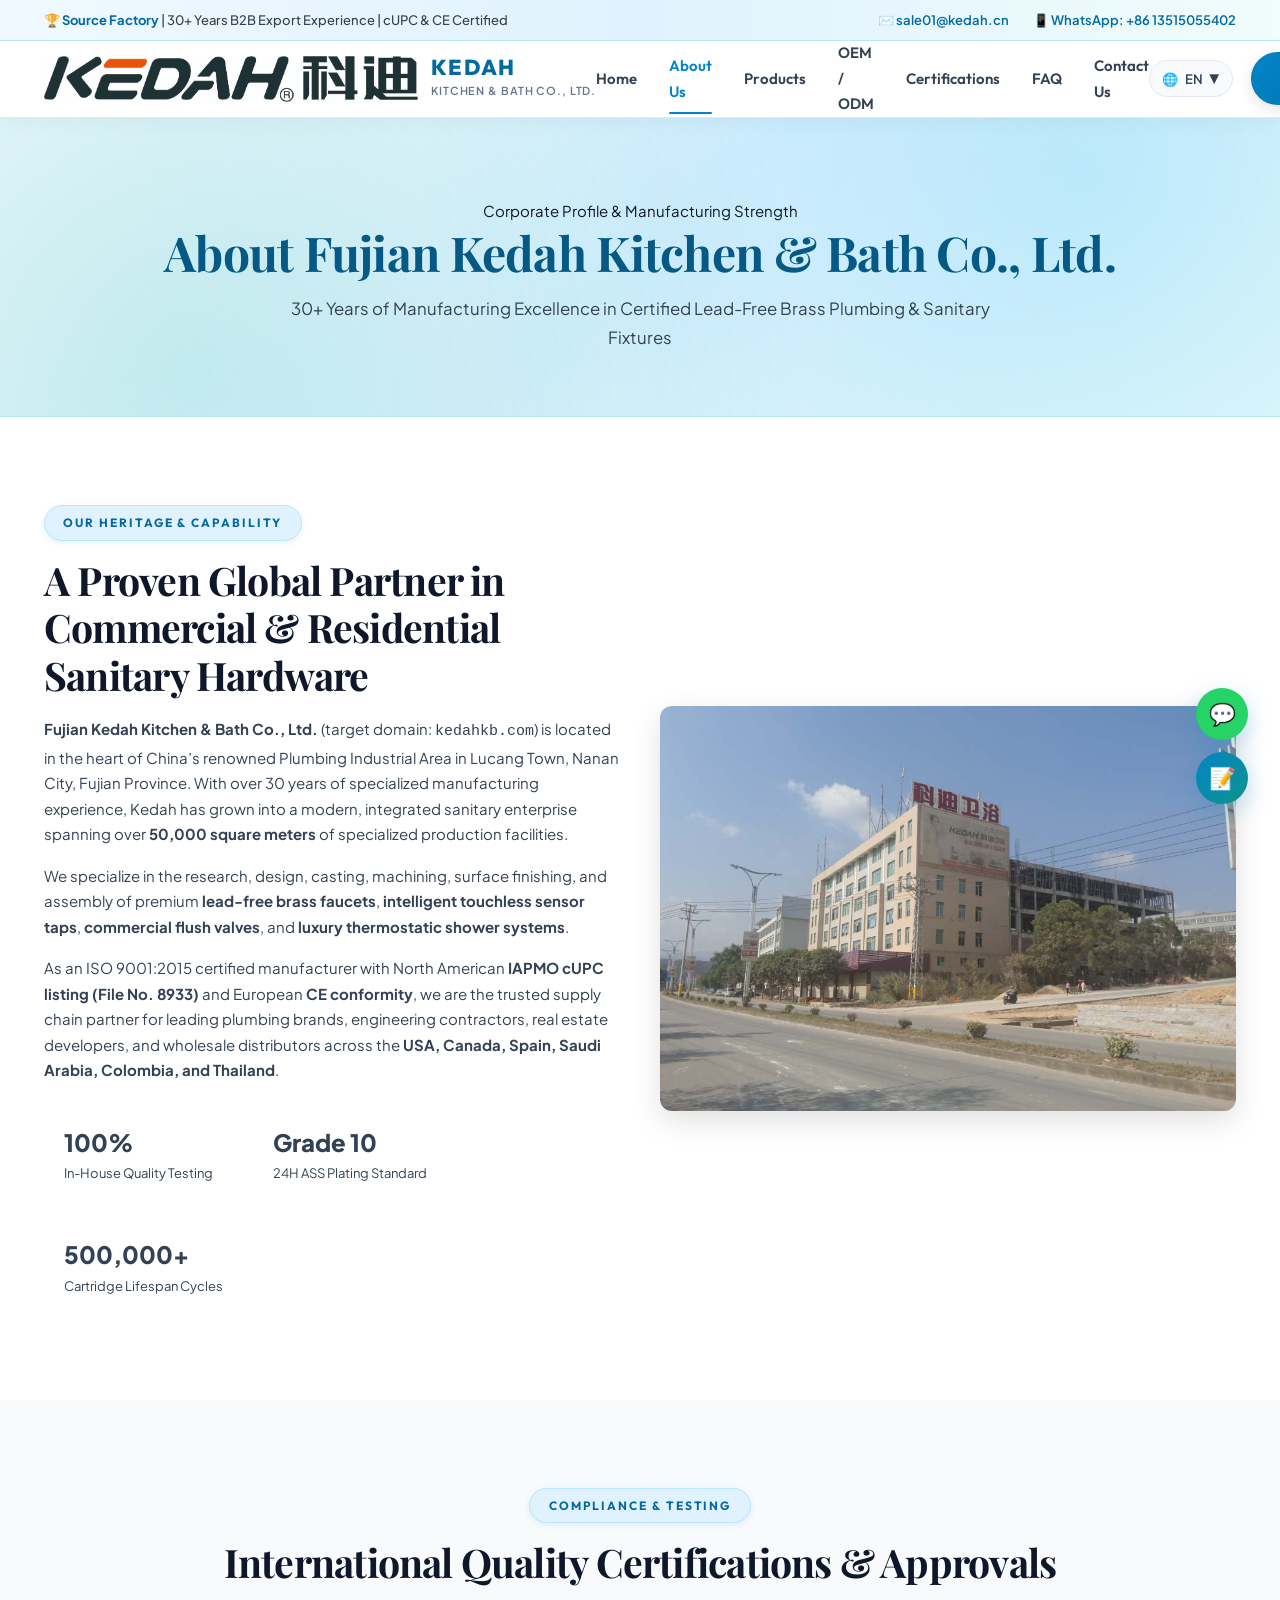
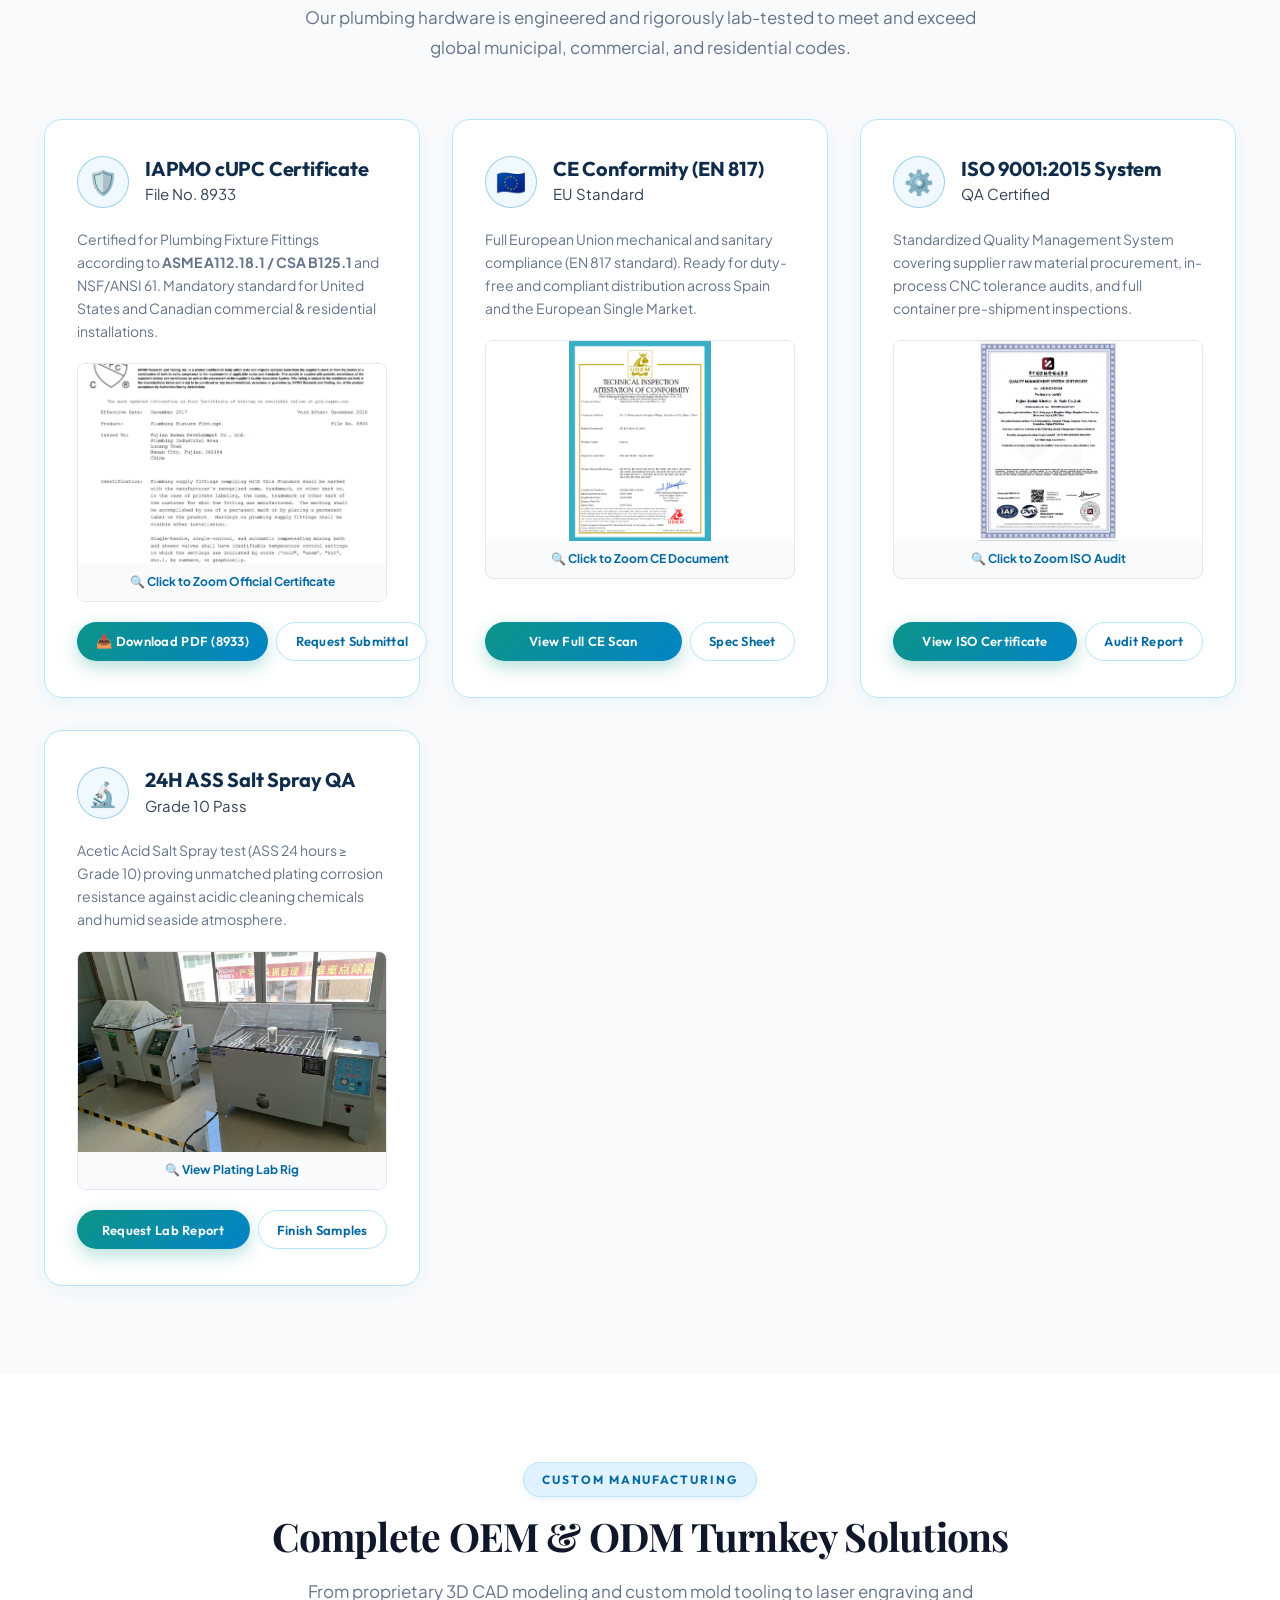
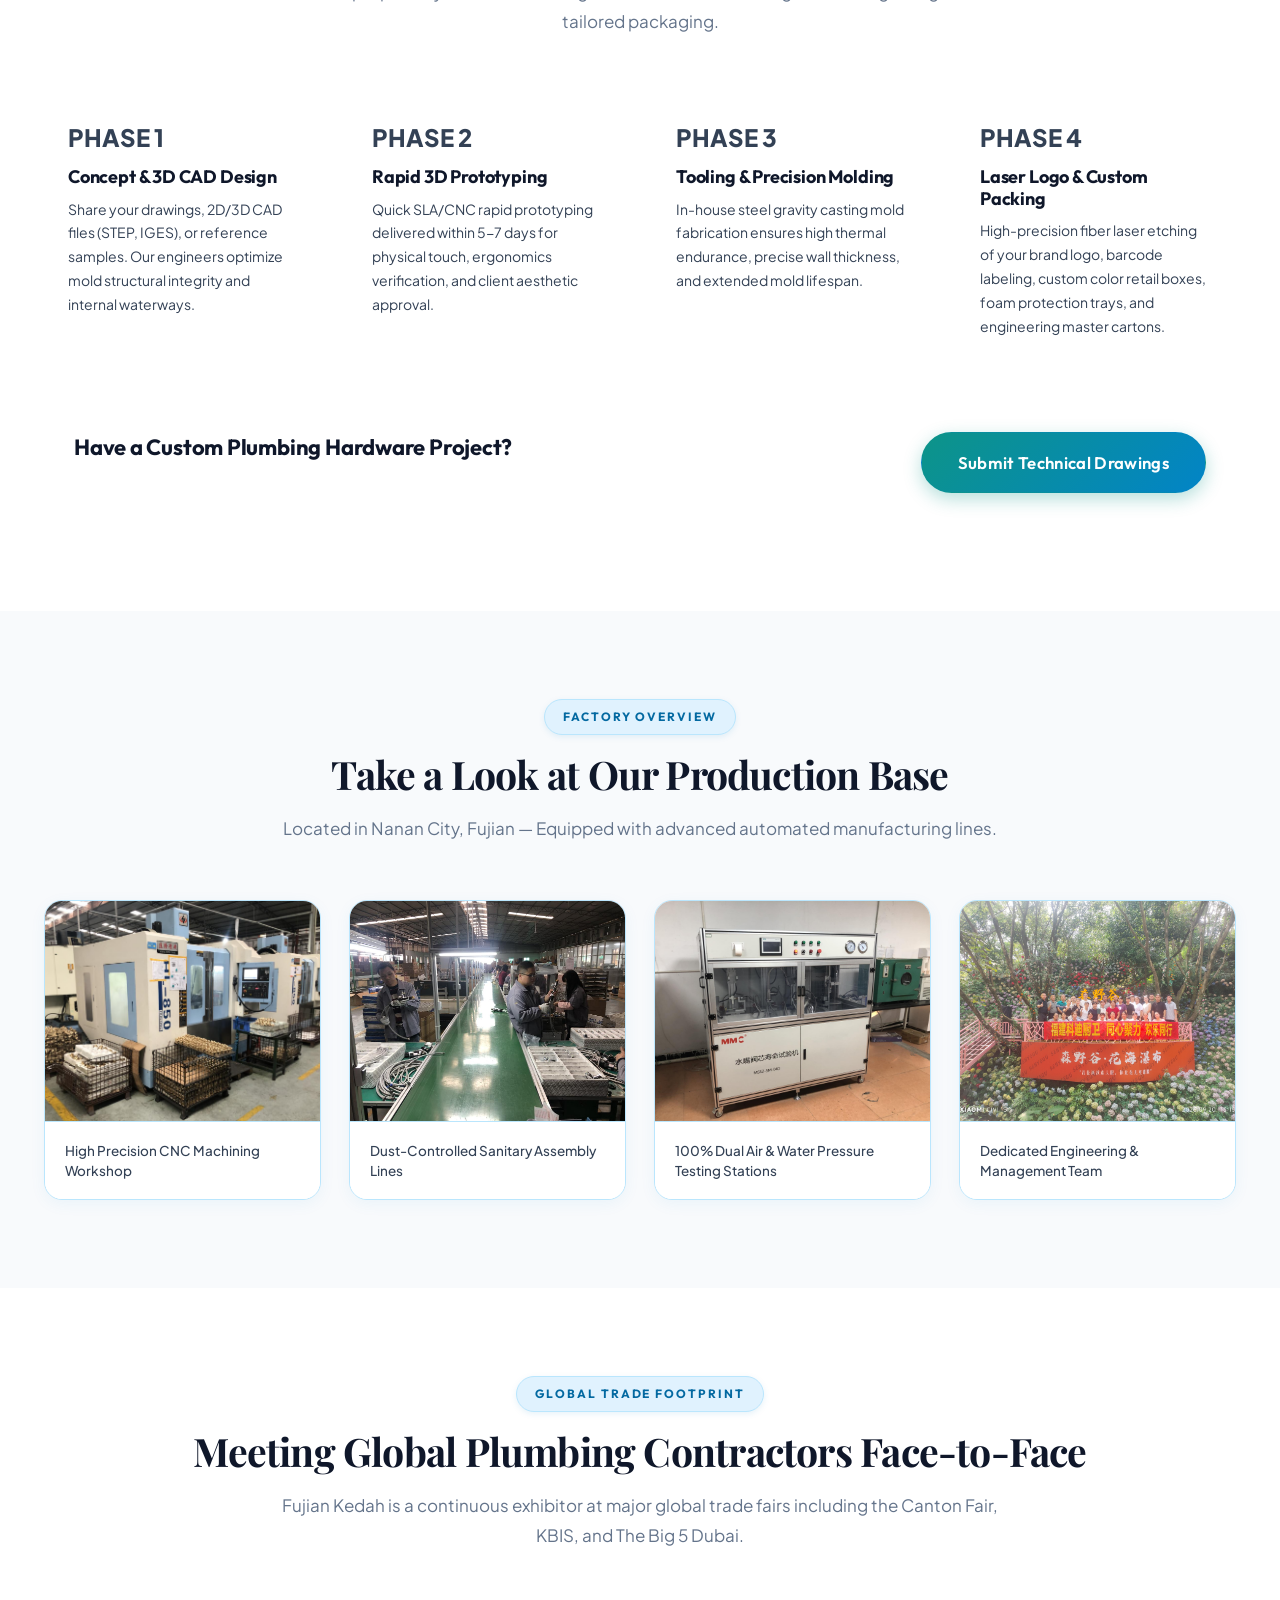
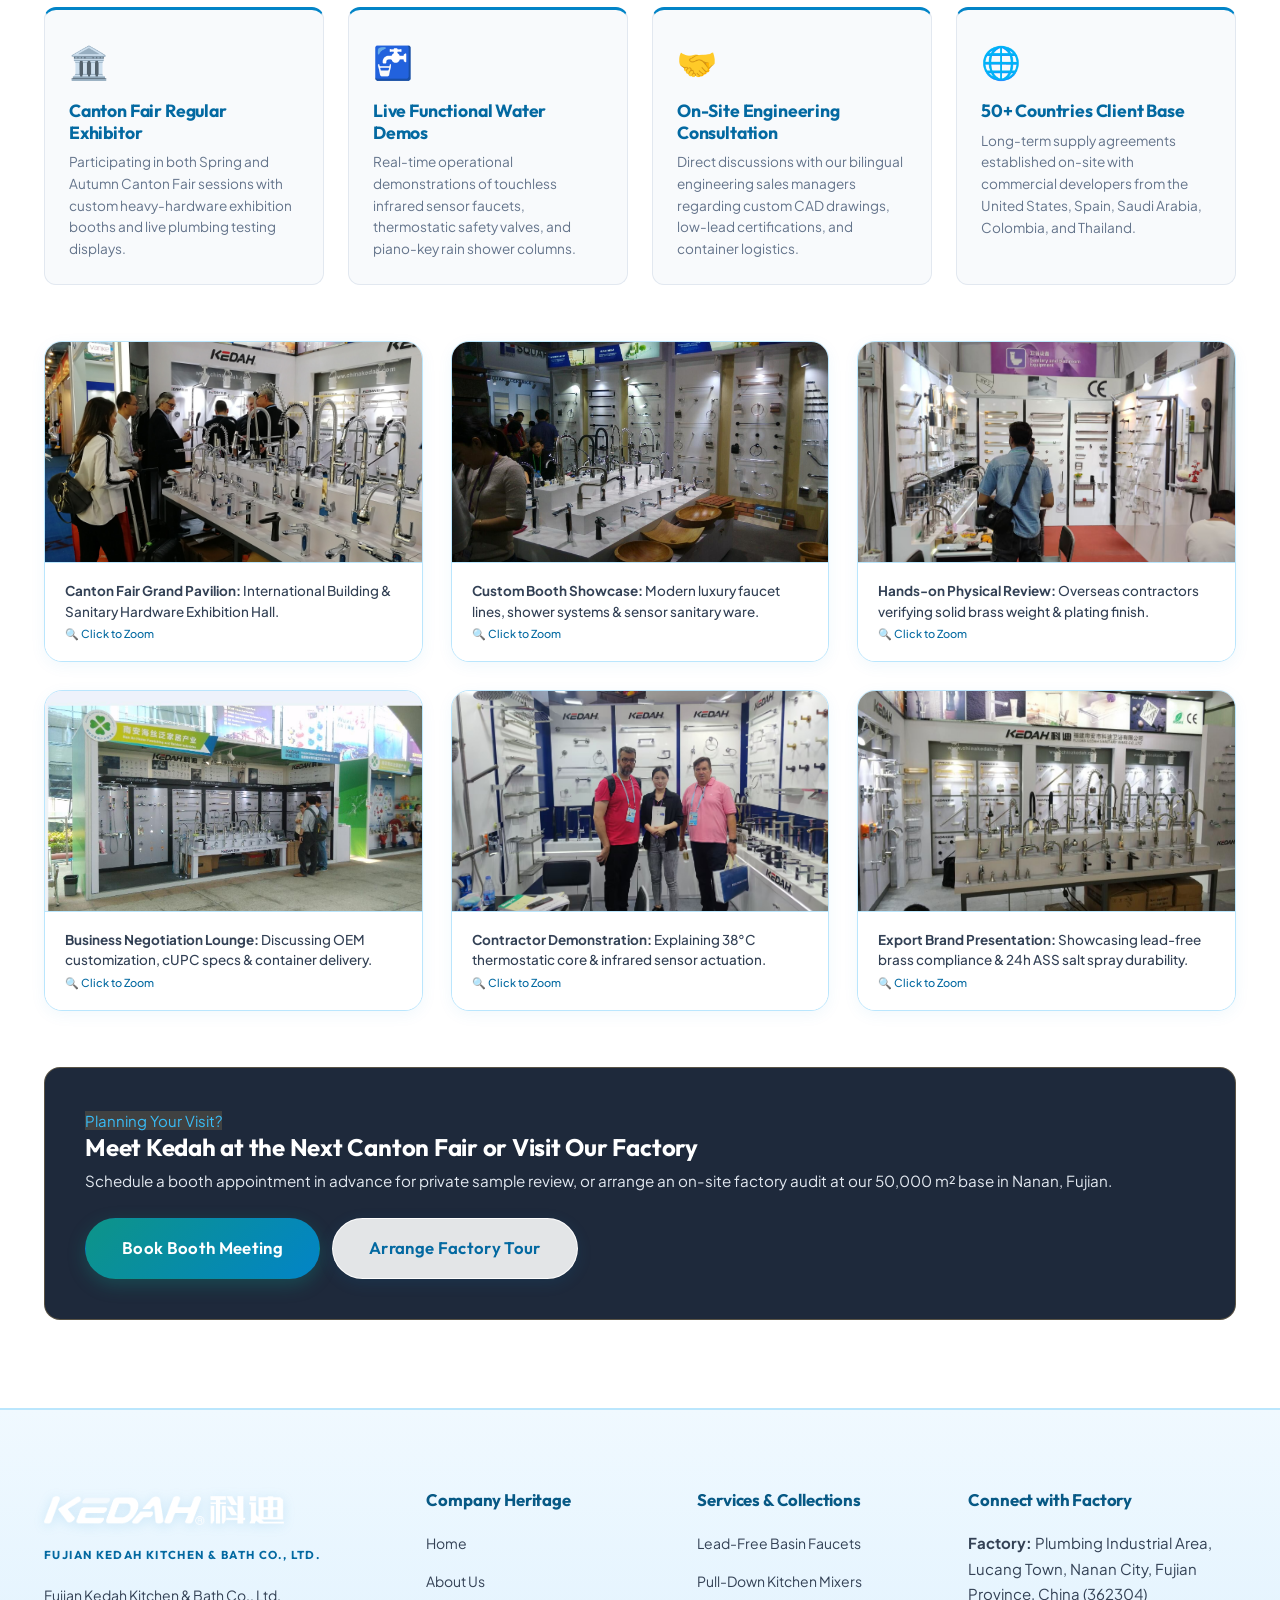
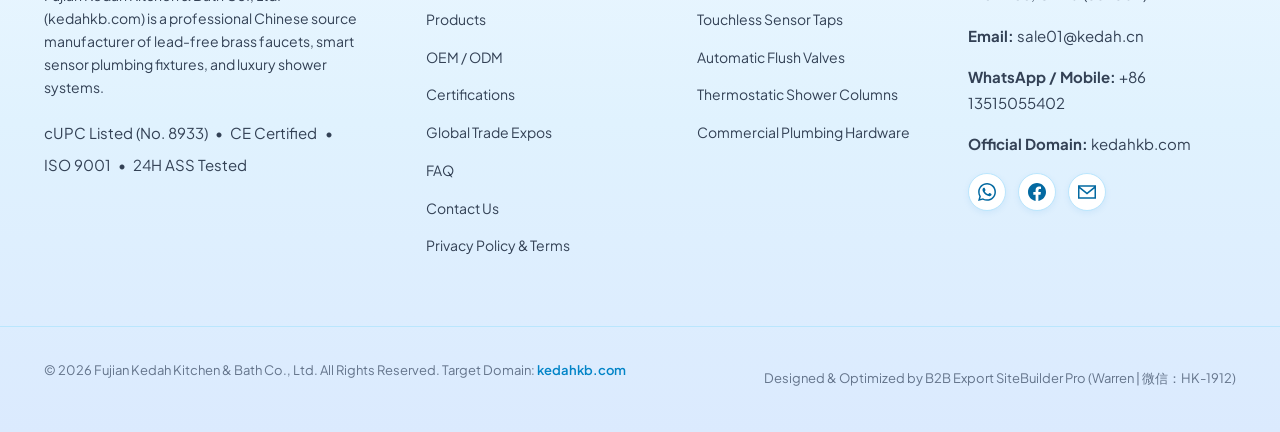
==== commit c5394c42: "Recreate landing page layout with Tailwind CSS, Iconify icons, Playfair Display typography, staggere" ====
--- a/about.html
+++ b/about.html
@@ -72,17 +72,17 @@
       <div class="nav-actions">
         <!-- Language Switcher -->
         <div class="lang-switcher">
-          <button class="lang-btn" id="langBtn" aria-label="Select Language">
+          <button class="lang-btn" id="langBtn" type="button" onclick="toggleLangDropdown(event)" aria-label="Select Language">
             <span class="lang-icon">🌐</span>
             <span id="currentLangText">EN</span>
             <span class="arrow">▼</span>
           </button>
-          <ul class="lang-dropdown" id="langDropdown">
-            <li><a href="#" class="lang-opt" data-lang="en">English (EN)</a></li>
-            <li><a href="#" class="lang-opt" data-lang="es">Español (ES)</a></li>
-            <li><a href="#" class="lang-opt" data-lang="th">ไทย (TH)</a></li>
-            <li><a href="#" class="lang-opt" data-lang="ar">العربية (AR)</a></li>
-            <li><a href="#" class="lang-opt" data-lang="zh">中文 (ZH)</a></li>
+          <ul class="lang-dropdown" id="langDropdown" style="display: none;">
+            <li><button type="button" onclick="switchLanguage('en', event)" class="lang-opt" data-lang="en">English (EN)</button></li>
+            <li><button type="button" onclick="switchLanguage('es', event)" class="lang-opt" data-lang="es">Español (ES)</button></li>
+            <li><button type="button" onclick="switchLanguage('th', event)" class="lang-opt" data-lang="th">ไทย (TH)</button></li>
+            <li><button type="button" onclick="switchLanguage('ar', event)" class="lang-opt" data-lang="ar">العربية (AR)</button></li>
+            <li><button type="button" onclick="switchLanguage('zh', event)" class="lang-opt" data-lang="zh">中文 (ZH)</button></li>
           </ul>
         </div>
 
@@ -580,6 +580,6 @@
   </div>
 
   <!-- Client-side Scripts -->
-  <script src="assets/js/script.js"></script>
+  <script src="assets/js/script.js?v=20261019_v7"></script>
 </body>
 </html>
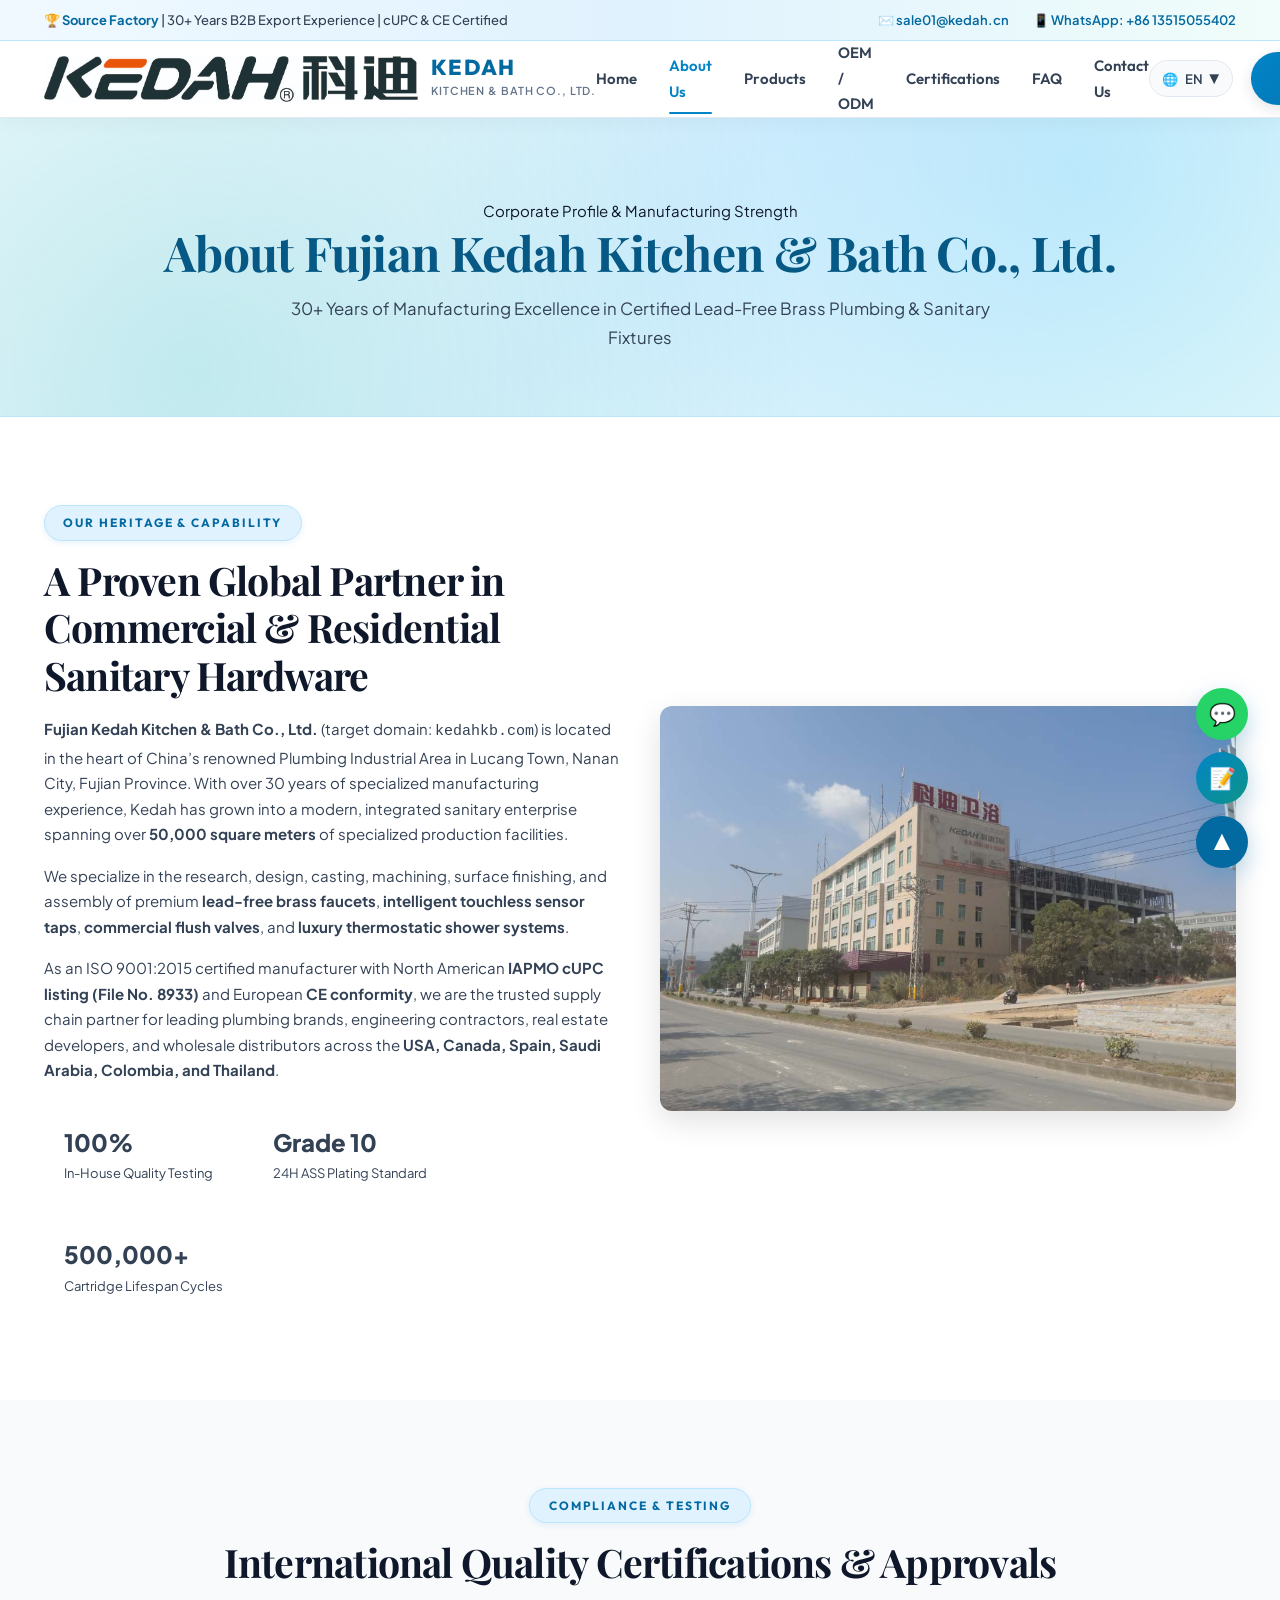
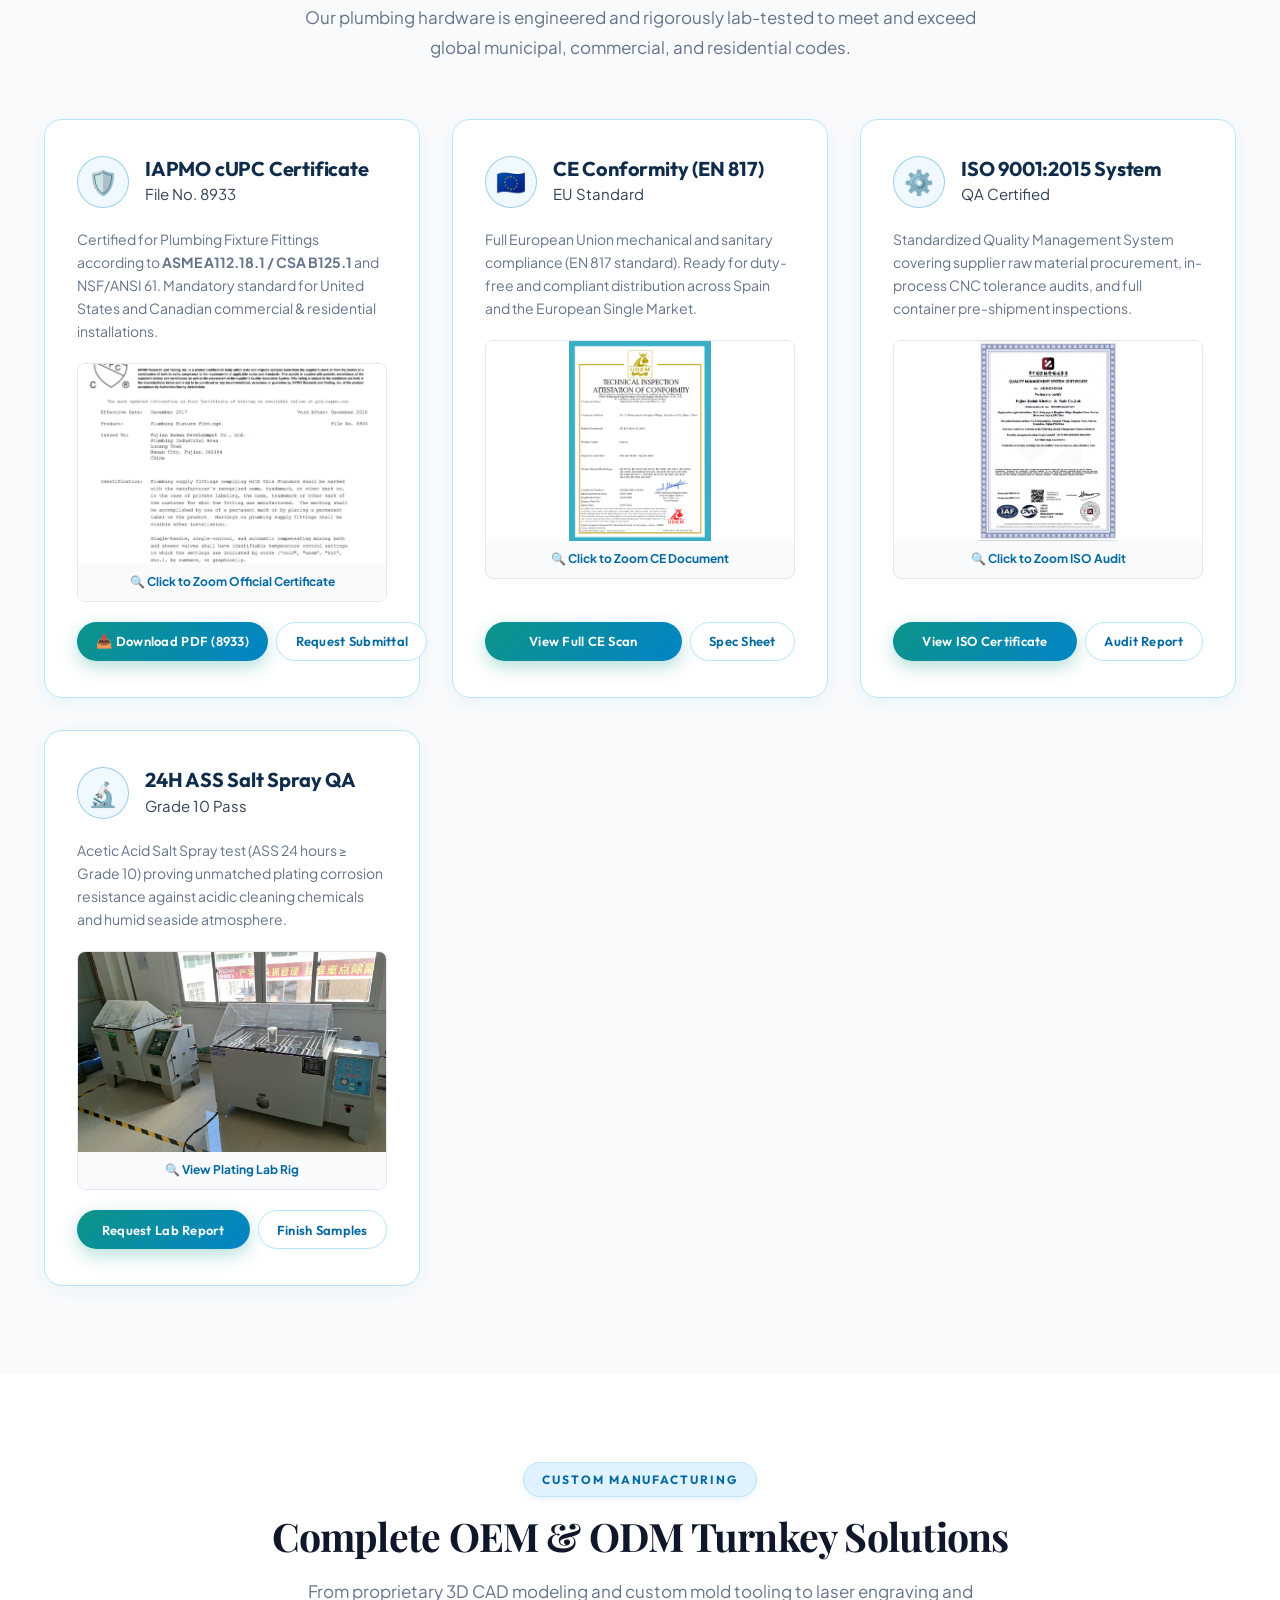
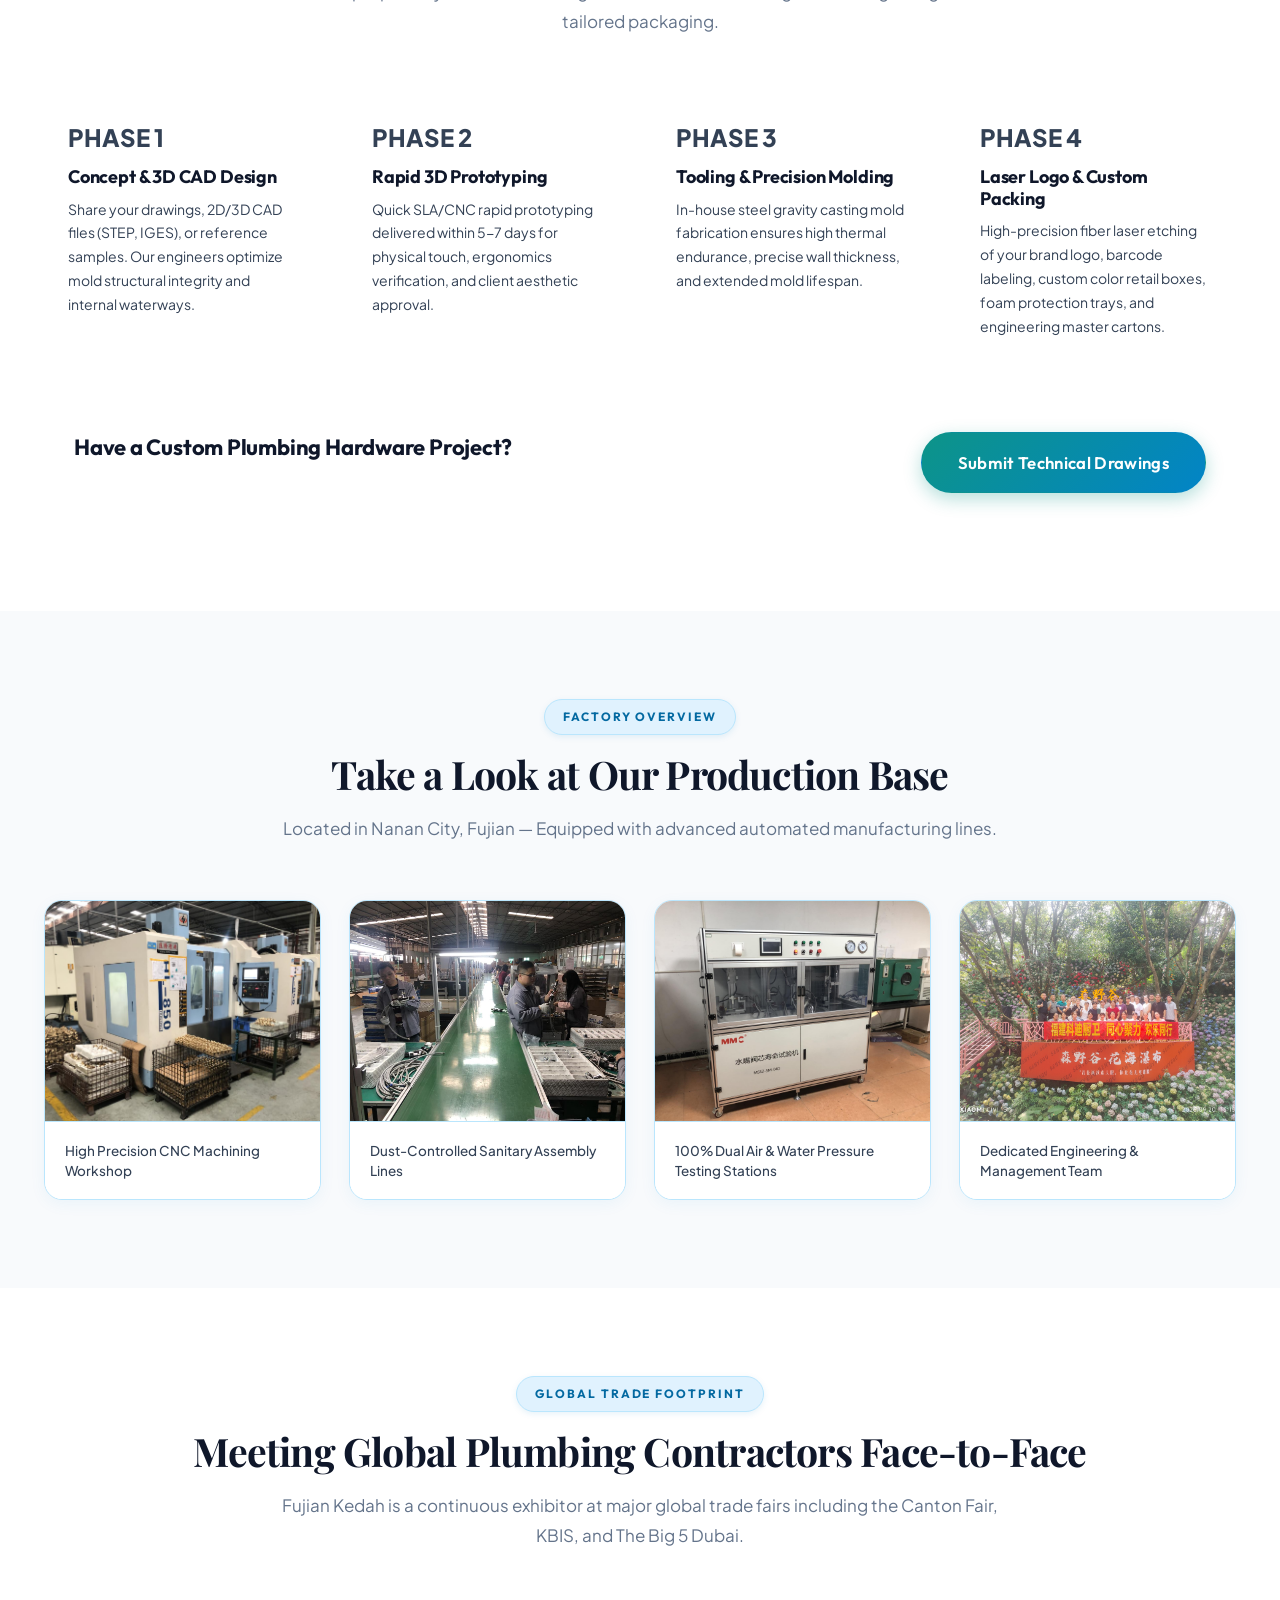
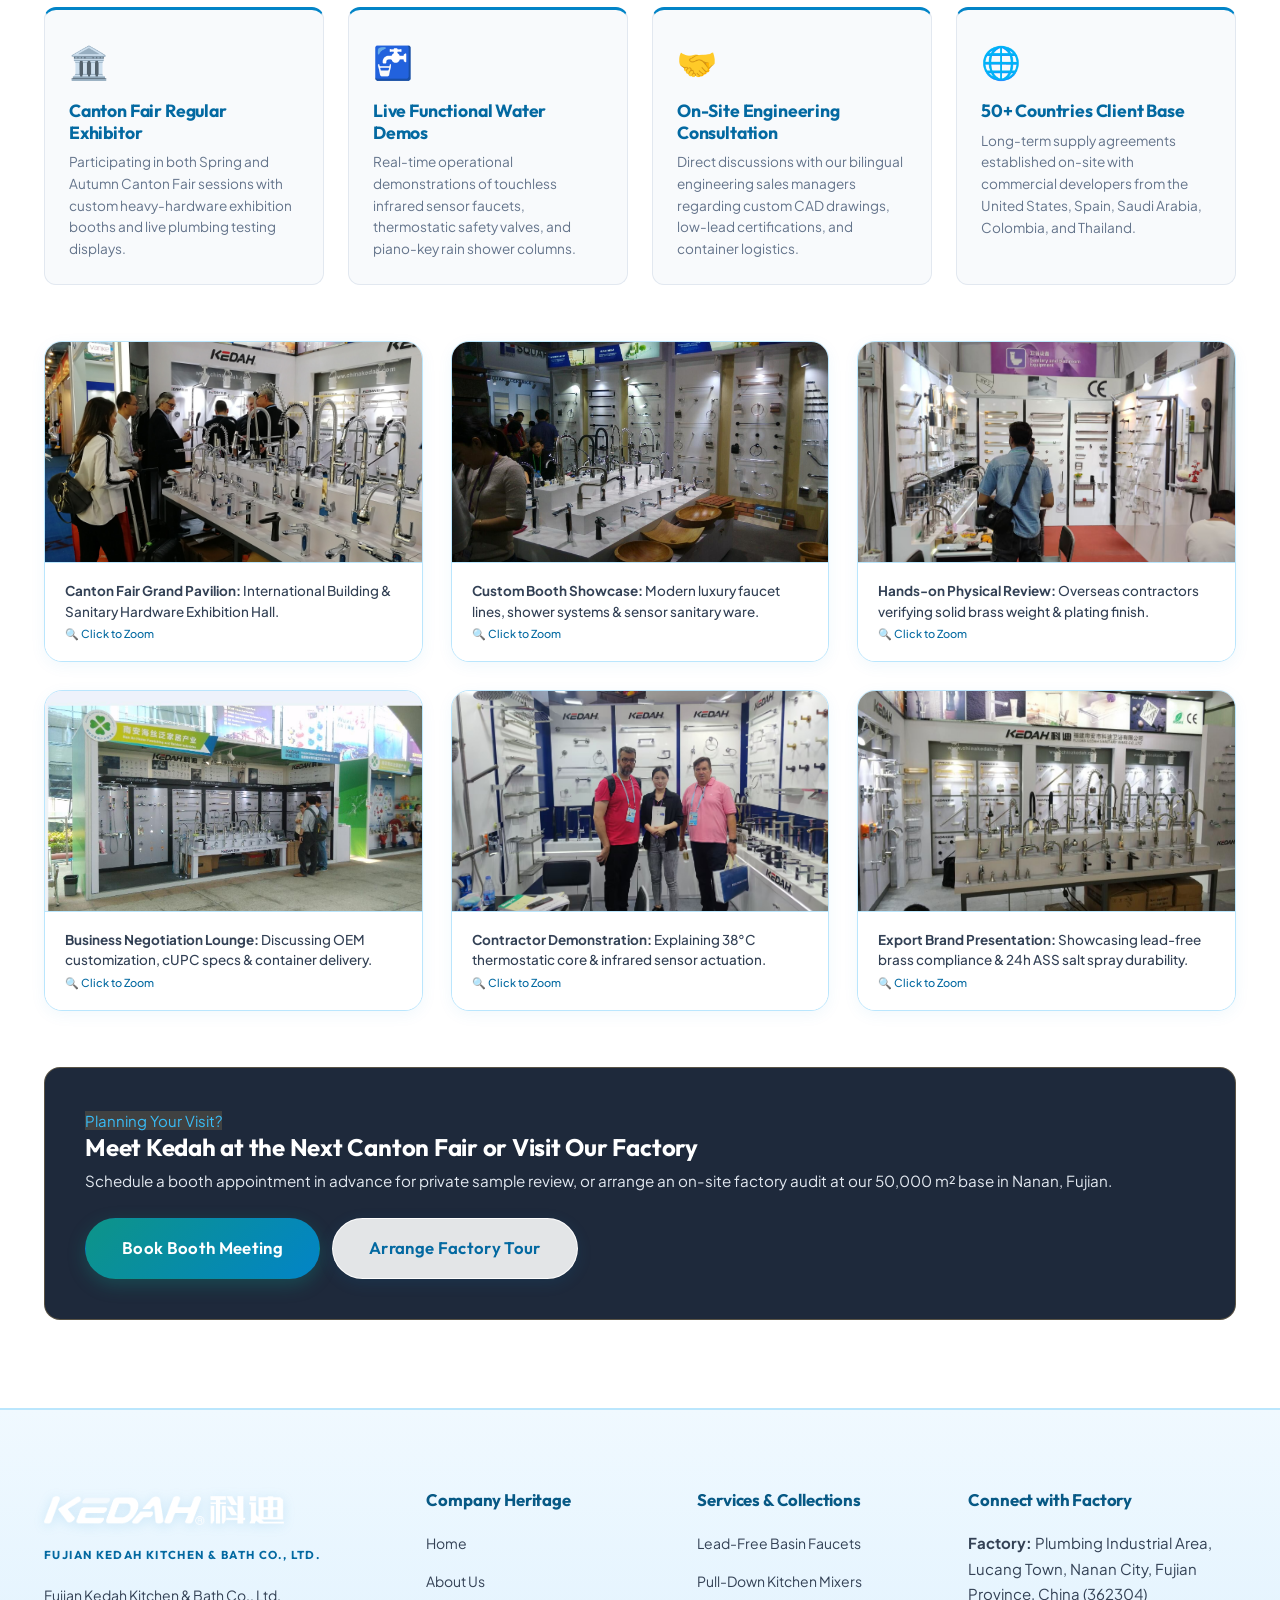
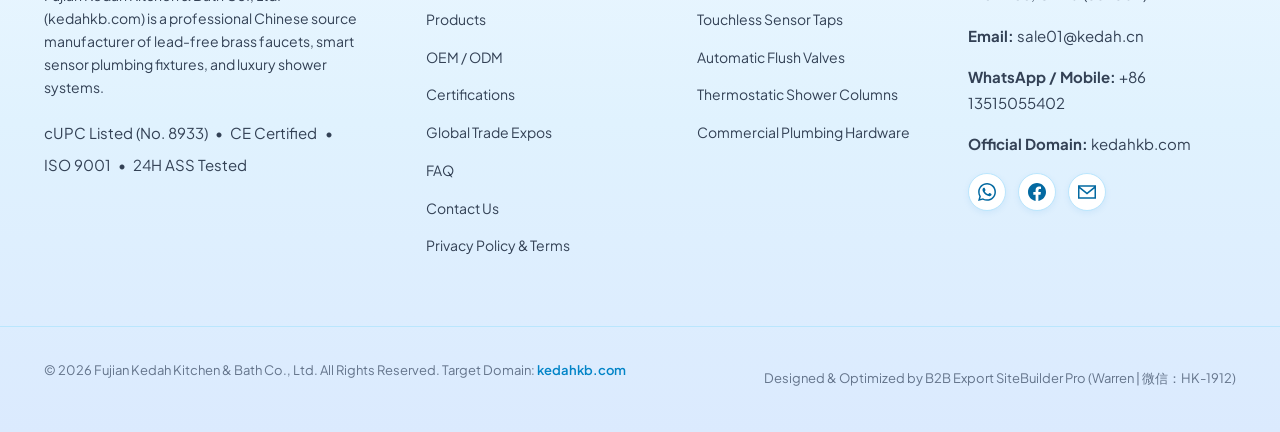
==== commit 8ab40284: "Recreate landing page layout with Tailwind CSS, Iconify icons, Playfair Display typography, staggere" ====
--- a/about.html
+++ b/about.html
@@ -20,18 +20,87 @@
   <!-- Open Graph / Social Sharing Meta -->
   <meta property="og:site_name" content="Fujian Kedah Kitchen &amp; Bath Co., Ltd.">
   <meta property="og:type" content="website">
-  <meta property="og:url" content="https://kedahkb.com/">
+  <meta property="og:url" content="https://kedahkb.com/about.html">
   <meta property="og:title" content="Fujian Kedah Kitchen &amp; Bath Co., Ltd. | cUPC Certified Plumbing Manufacturer">
   <meta property="og:description" content="30+ Years OEM/ODM Manufacturer of Lead-Free Brass Faucets, Intelligent Sensor Taps &amp; Luxury Shower Systems in Lucang, Nanan. cUPC File No. 8933, CE certified, 24h ASS salt spray resistance.">
   <meta property="og:image" content="https://kedahkb.com/assets/images/factory/office-showroom.png">
 
   <!-- Twitter Card Meta -->
   <meta name="twitter:card" content="summary_large_image">
-  <meta name="twitter:url" content="https://kedahkb.com/">
+  <meta name="twitter:url" content="https://kedahkb.com/about.html">
   <meta name="twitter:title" content="Fujian Kedah Kitchen &amp; Bath Co., Ltd. | cUPC Certified Plumbing Manufacturer">
   <meta name="twitter:description" content="30+ Years OEM/ODM Manufacturer of Lead-Free Brass Faucets, Intelligent Sensor Taps &amp; Luxury Shower Systems in Lucang, Nanan. cUPC File No. 8933, CE certified, 24h ASS salt spray resistance.">
   <meta name="twitter:image" content="https://kedahkb.com/assets/images/factory/office-showroom.png">
   <link rel="stylesheet" href="assets/css/styles.css">
+  <!-- Geotargeting & Regional Entity Tags (GEO & Local SEO) -->
+  <meta name="geo.region" content="CN-FJ">
+  <meta name="geo.placename" content="Nanan, Quanzhou, Fujian">
+  <meta name="geo.position" content="24.9608;118.3847">
+  <meta name="ICBM" content="24.9608, 118.3847">
+
+  <!-- AboutPage & Manufacturing Facility Structured Data (SEO & GEO) -->
+  <script type="application/ld+json">
+  {
+    "@context": "https://schema.org",
+    "@graph": [
+      {
+        "@type": "BreadcrumbList",
+        "itemListElement": [
+          {
+            "@type": "ListItem",
+            "position": 1,
+            "name": "Home",
+            "item": "https://kedahkb.com/"
+          },
+          {
+            "@type": "ListItem",
+            "position": 2,
+            "name": "About Us",
+            "item": "https://kedahkb.com/about.html"
+          }
+        ]
+      },
+      {
+        "@type": "AboutPage",
+        "@id": "https://kedahkb.com/about.html#webpage",
+        "url": "https://kedahkb.com/about.html",
+        "name": "About Fujian Kedah Kitchen & Bath Co., Ltd.",
+        "description": "30+ Years of Manufacturing Excellence in Certified Lead-Free Brass Plumbing & Sanitary Fixtures in Nanan, Fujian.",
+        "mainEntity": {
+          "@type": ["Organization", "Manufacturer"],
+          "name": "Fujian Kedah Kitchen & Bath Co., Ltd.",
+          "foundingDate": "1994",
+          "address": {
+            "@type": "PostalAddress",
+            "streetAddress": "Plumbing Industrial Area, Lucang Town",
+            "addressLocality": "Nanan City",
+            "addressRegion": "Fujian Province",
+            "postalCode": "362304",
+            "addressCountry": "CN"
+          },
+          "hasCredential": [
+            {
+              "@type": "EducationalOccupationalCredential",
+              "credentialCategory": "Product Certification",
+              "name": "IAPMO cUPC Listed",
+              "recognizedBy": { "@type": "Organization", "name": "IAPMO" }
+            },
+            {
+              "@type": "EducationalOccupationalCredential",
+              "credentialCategory": "European Union Conformity",
+              "name": "CE Certified EN 817 / EN 1111"
+            },
+            {
+              "@type": "EducationalOccupationalCredential",
+              "credentialCategory": "Quality Management",
+              "name": "ISO 9001:2015"
+            }
+          ]
+        }
+      }
+    ]
+  }
+  </script>
 </head>
 <body>
 
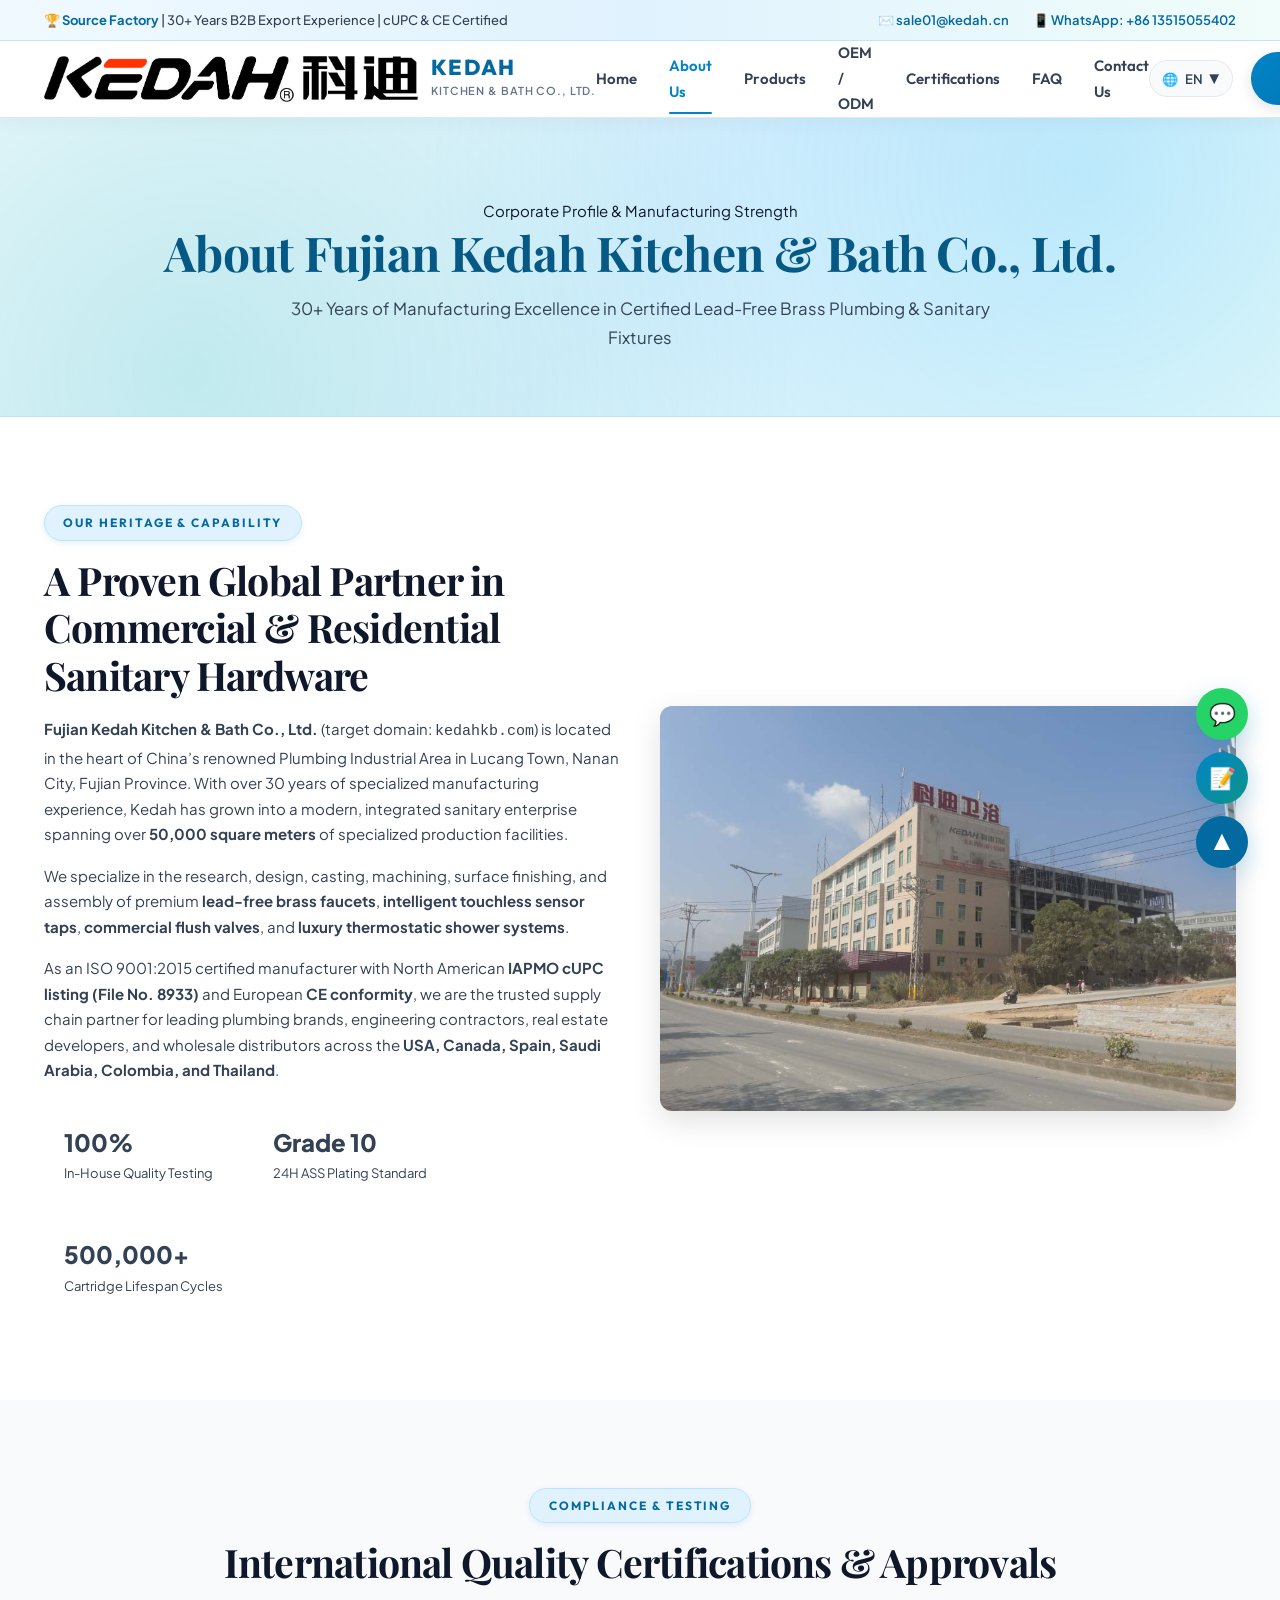
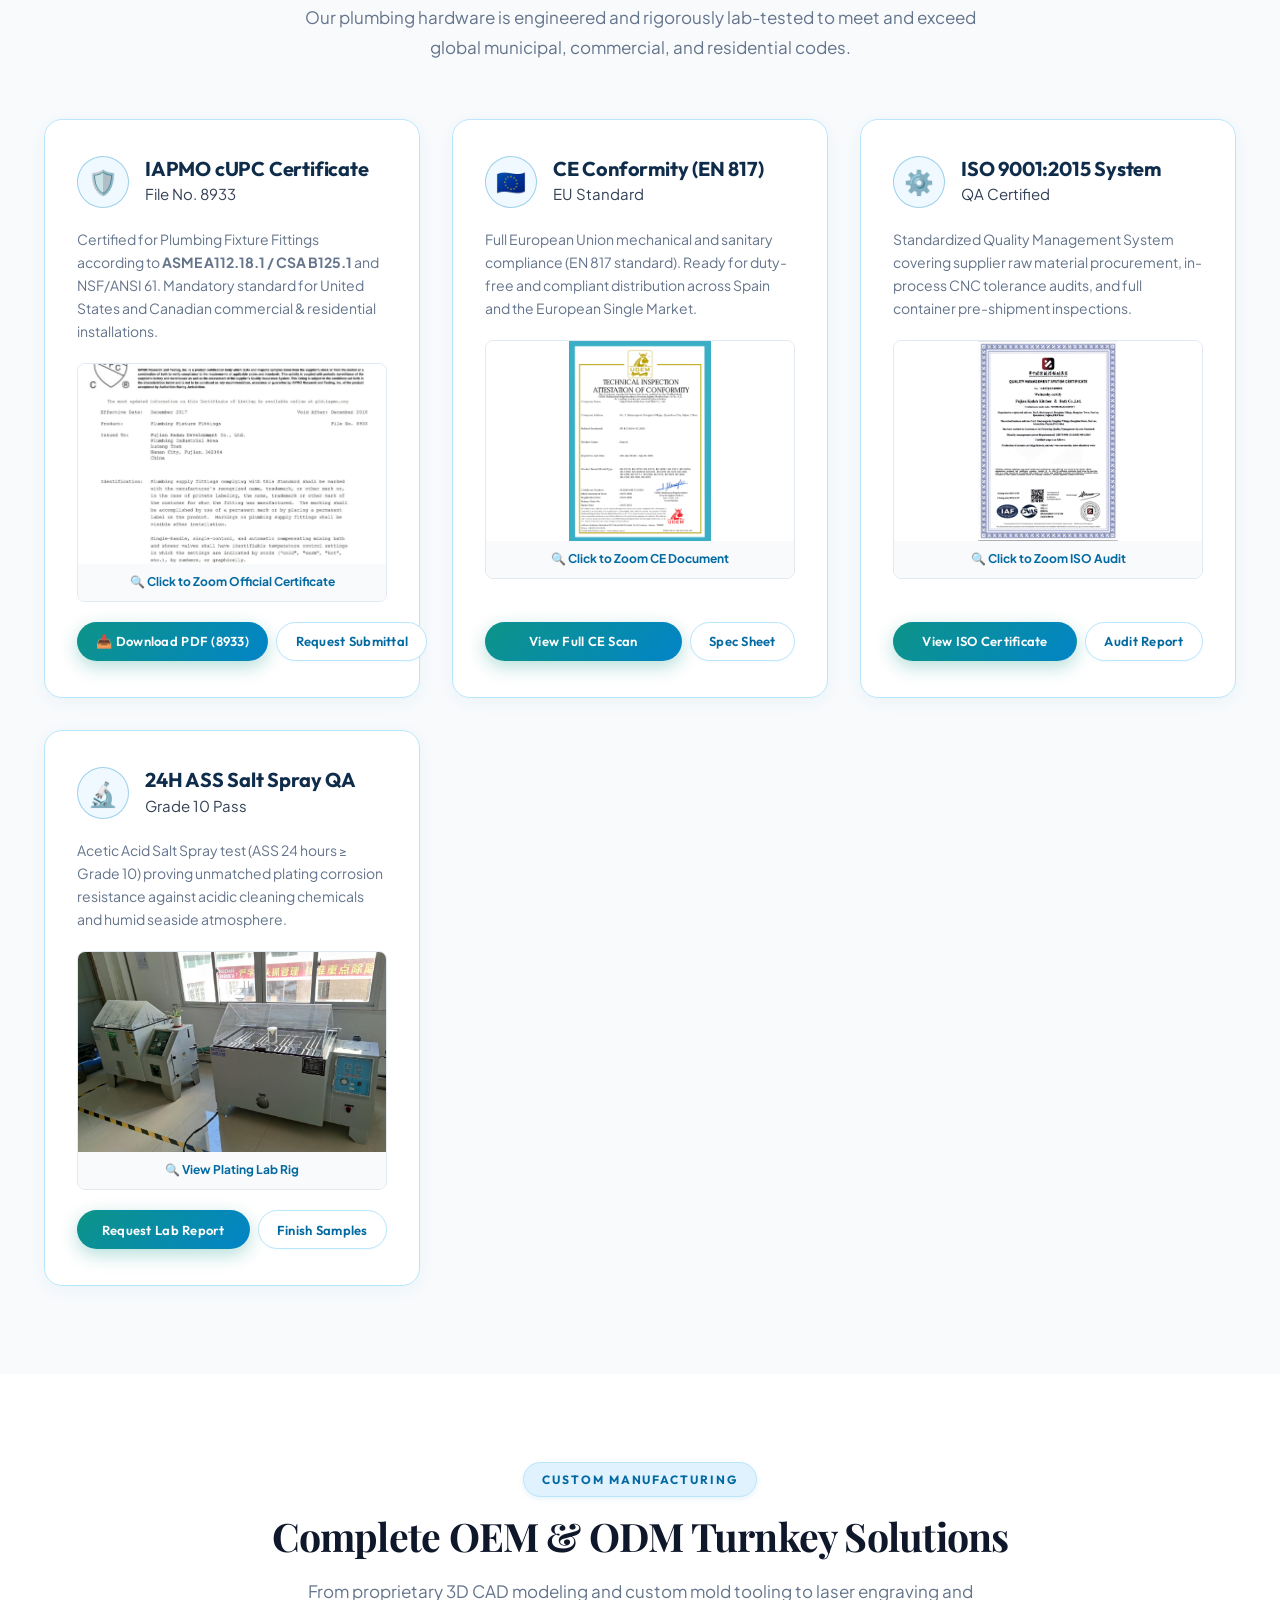
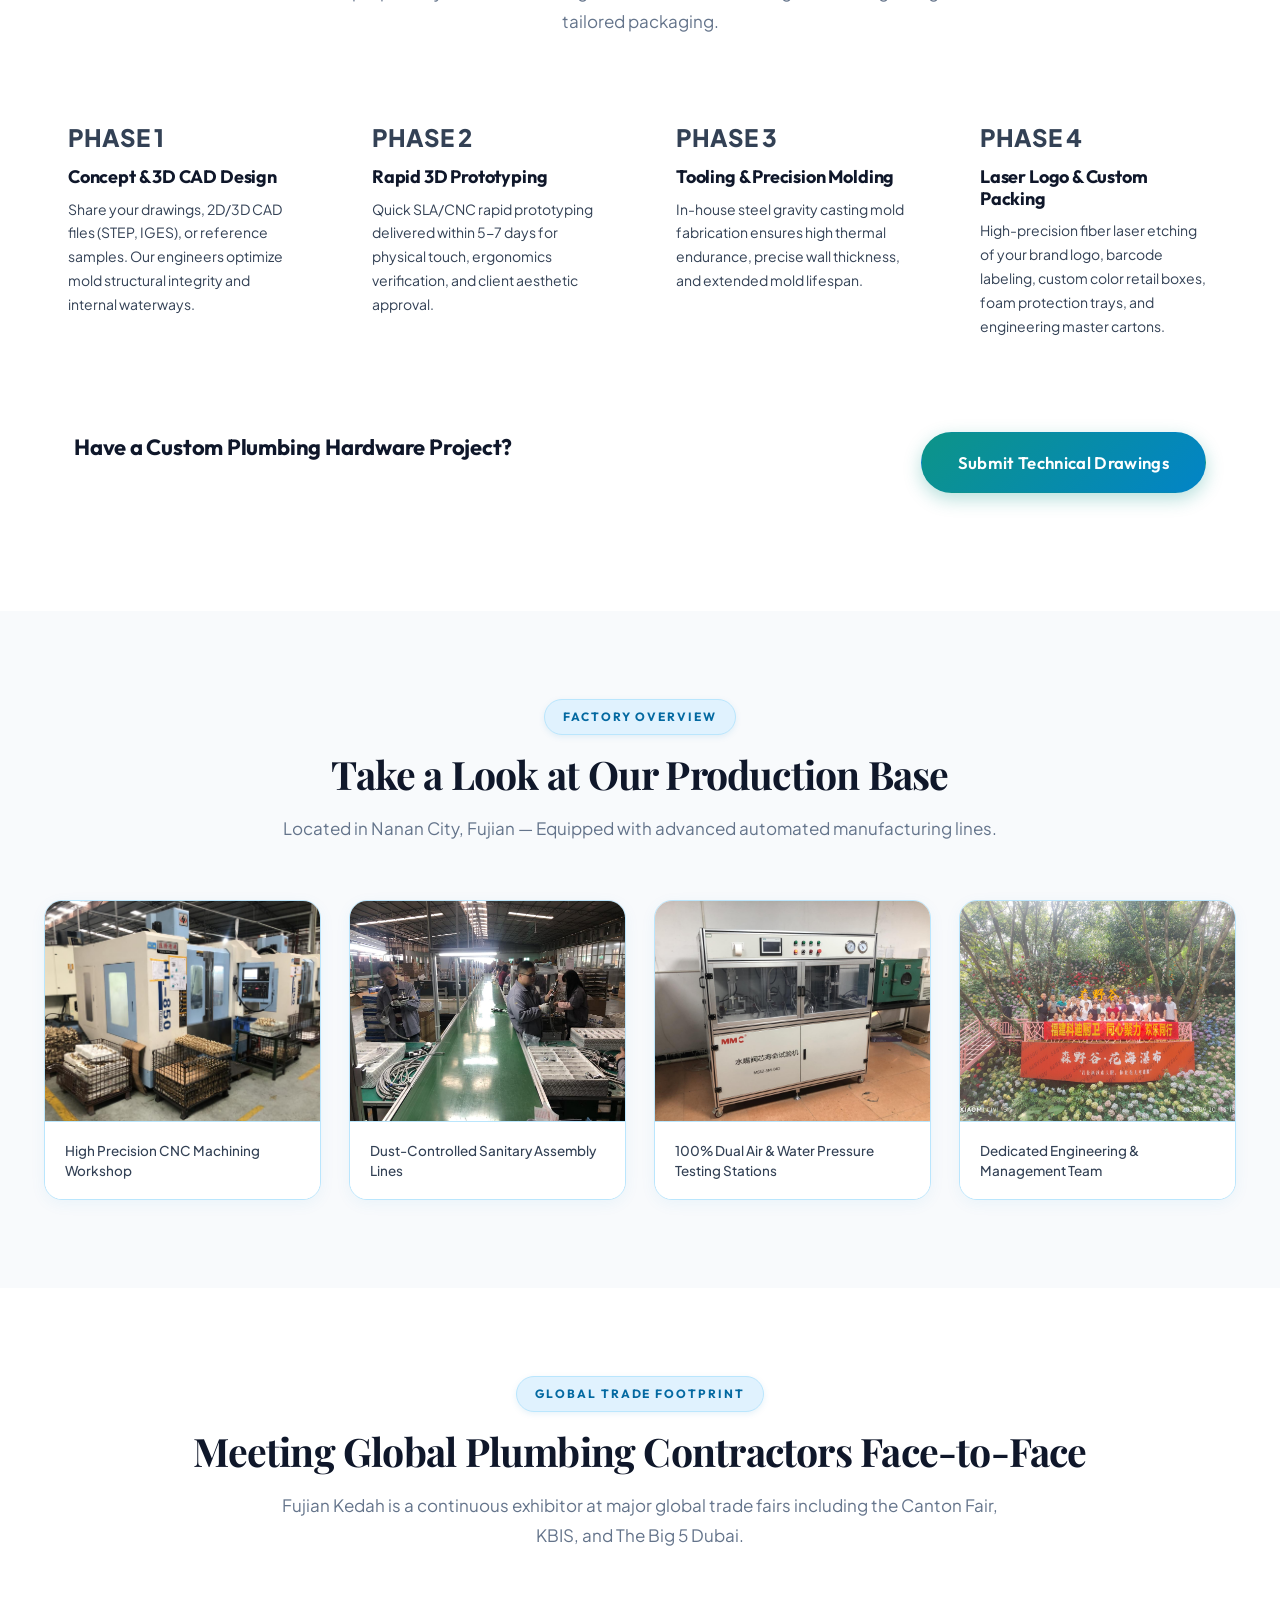
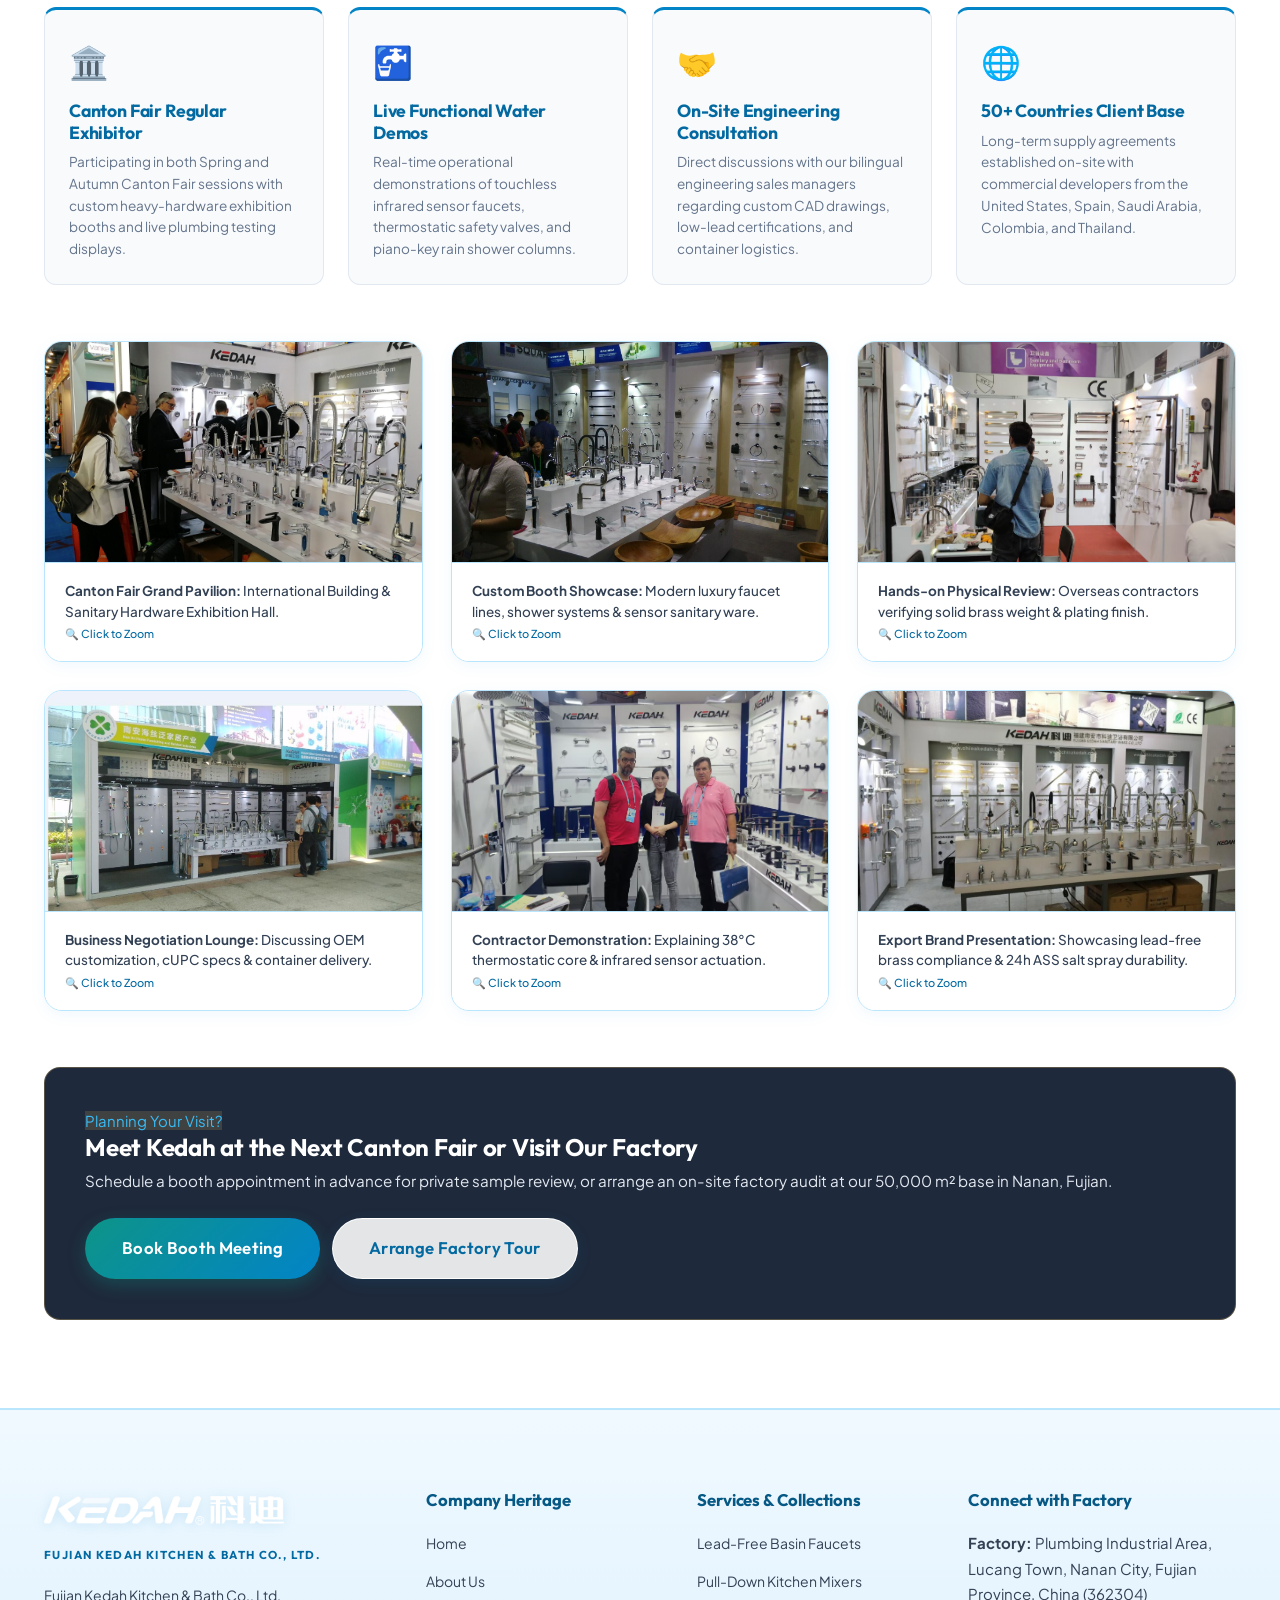
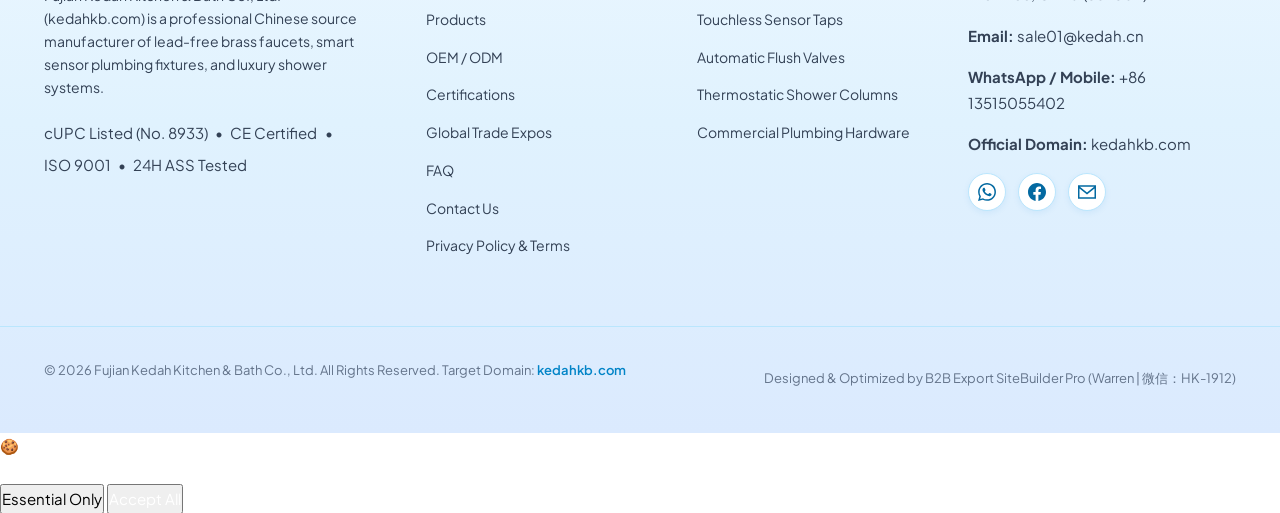
==== commit 8e4e30cd: "Recreate landing page layout with Tailwind CSS, Iconify icons, Playfair Display typography, staggere" ====
--- a/about.html
+++ b/about.html
@@ -121,7 +121,7 @@
   <header class="header">
     <div class="container nav-container">
       <a href="index.html" class="logo">
-        <img src="assets/images/logo/kedah-logo.jpg" alt="Fujian Kedah Kitchen & Bath Logo" class="logo-img">
+        <img loading="lazy" decoding="async" src="assets/images/logo/kedah-logo.jpg" alt="Fujian Kedah Kitchen & Bath Logo" class="logo-img">
         <div class="logo-text">
           <span class="brand-title">KEDAH</span>
           <span class="brand-sub">Kitchen & Bath Co., Ltd.</span>
@@ -530,7 +530,7 @@
       <div class="footer-col footer-about">
         <div class="footer-brand">
           <a href="index.html" class="footer-logo-link">
-            <img src="assets/images/logo/kedah-logo-white.png" alt="Fujian Kedah Kitchen &amp; Bath Co., Ltd." class="footer-logo-img">
+            <img loading="lazy" decoding="async" src="assets/images/logo/kedah-logo-white.png" alt="Fujian Kedah Kitchen &amp; Bath Co., Ltd." class="footer-logo-img">
           </a>
           <div class="footer-brand-title">FUJIAN KEDAH KITCHEN &amp; BATH CO., LTD.</div>
         </div>
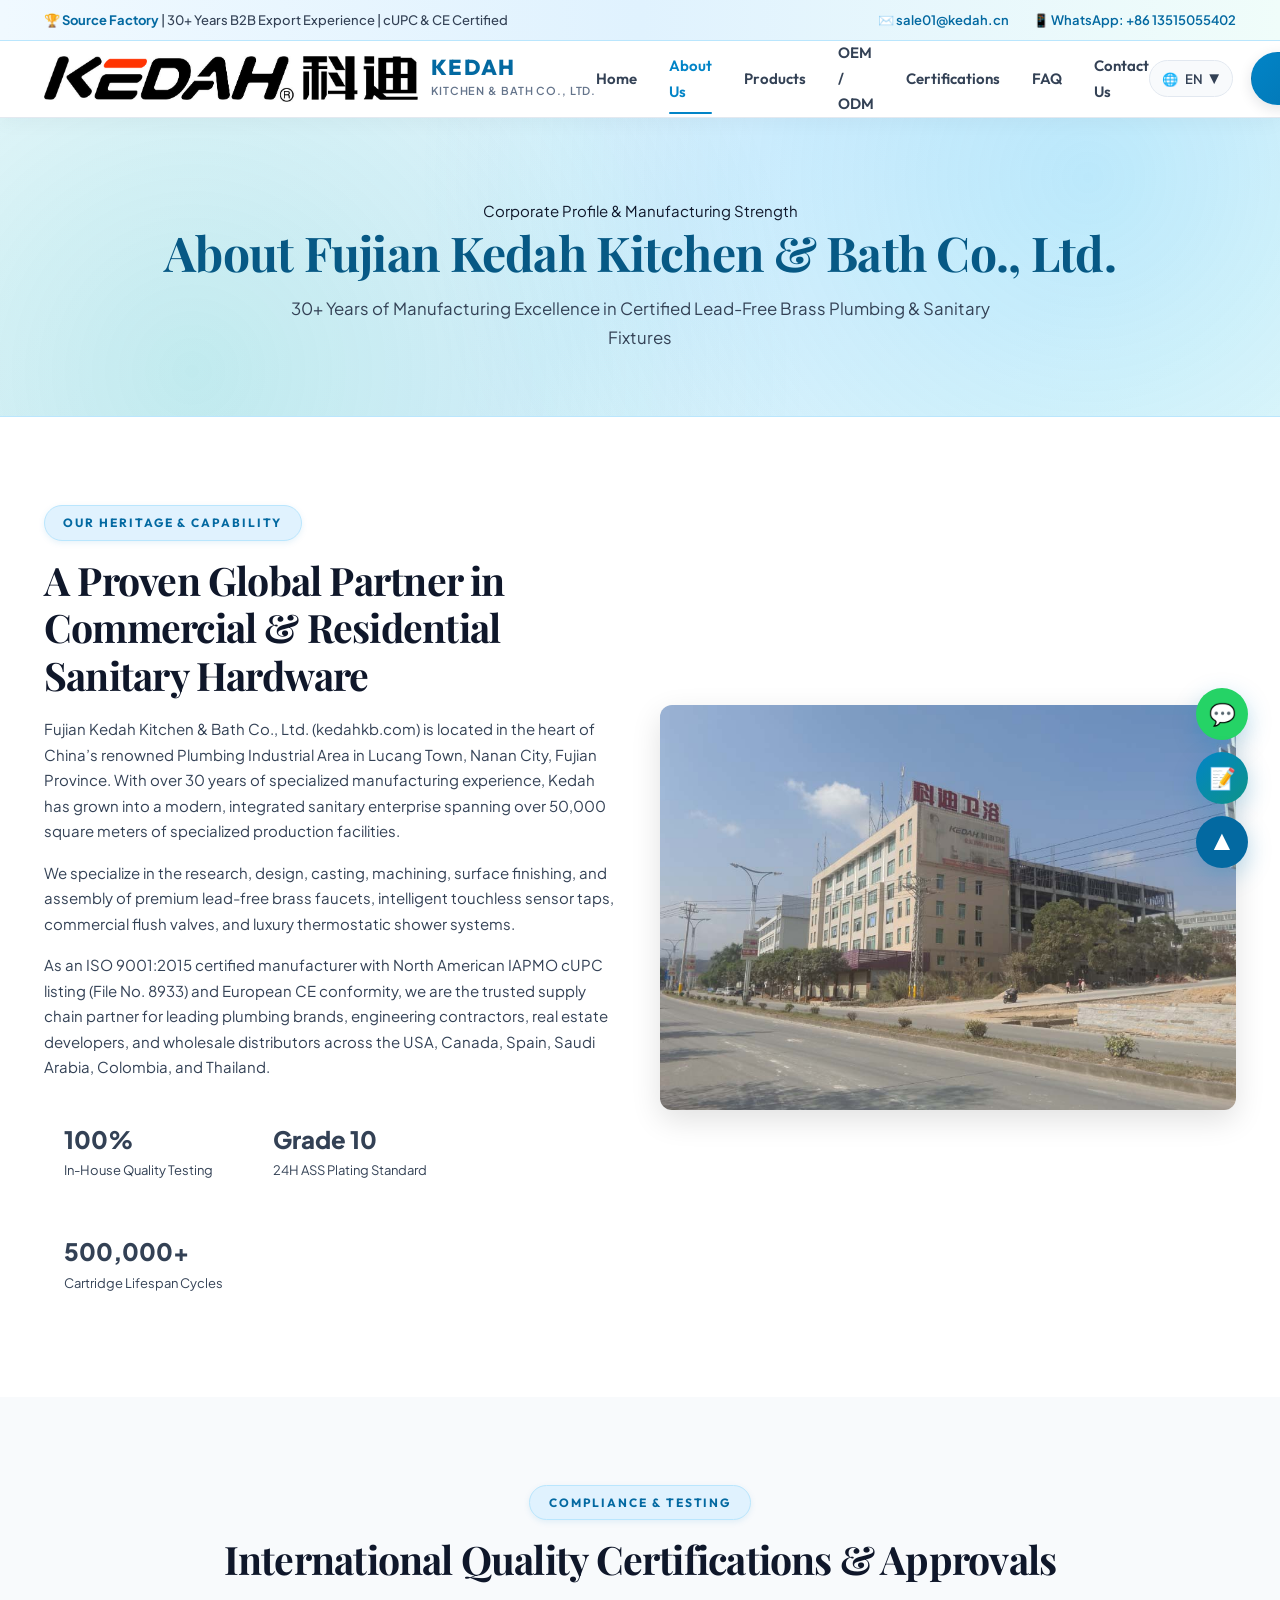
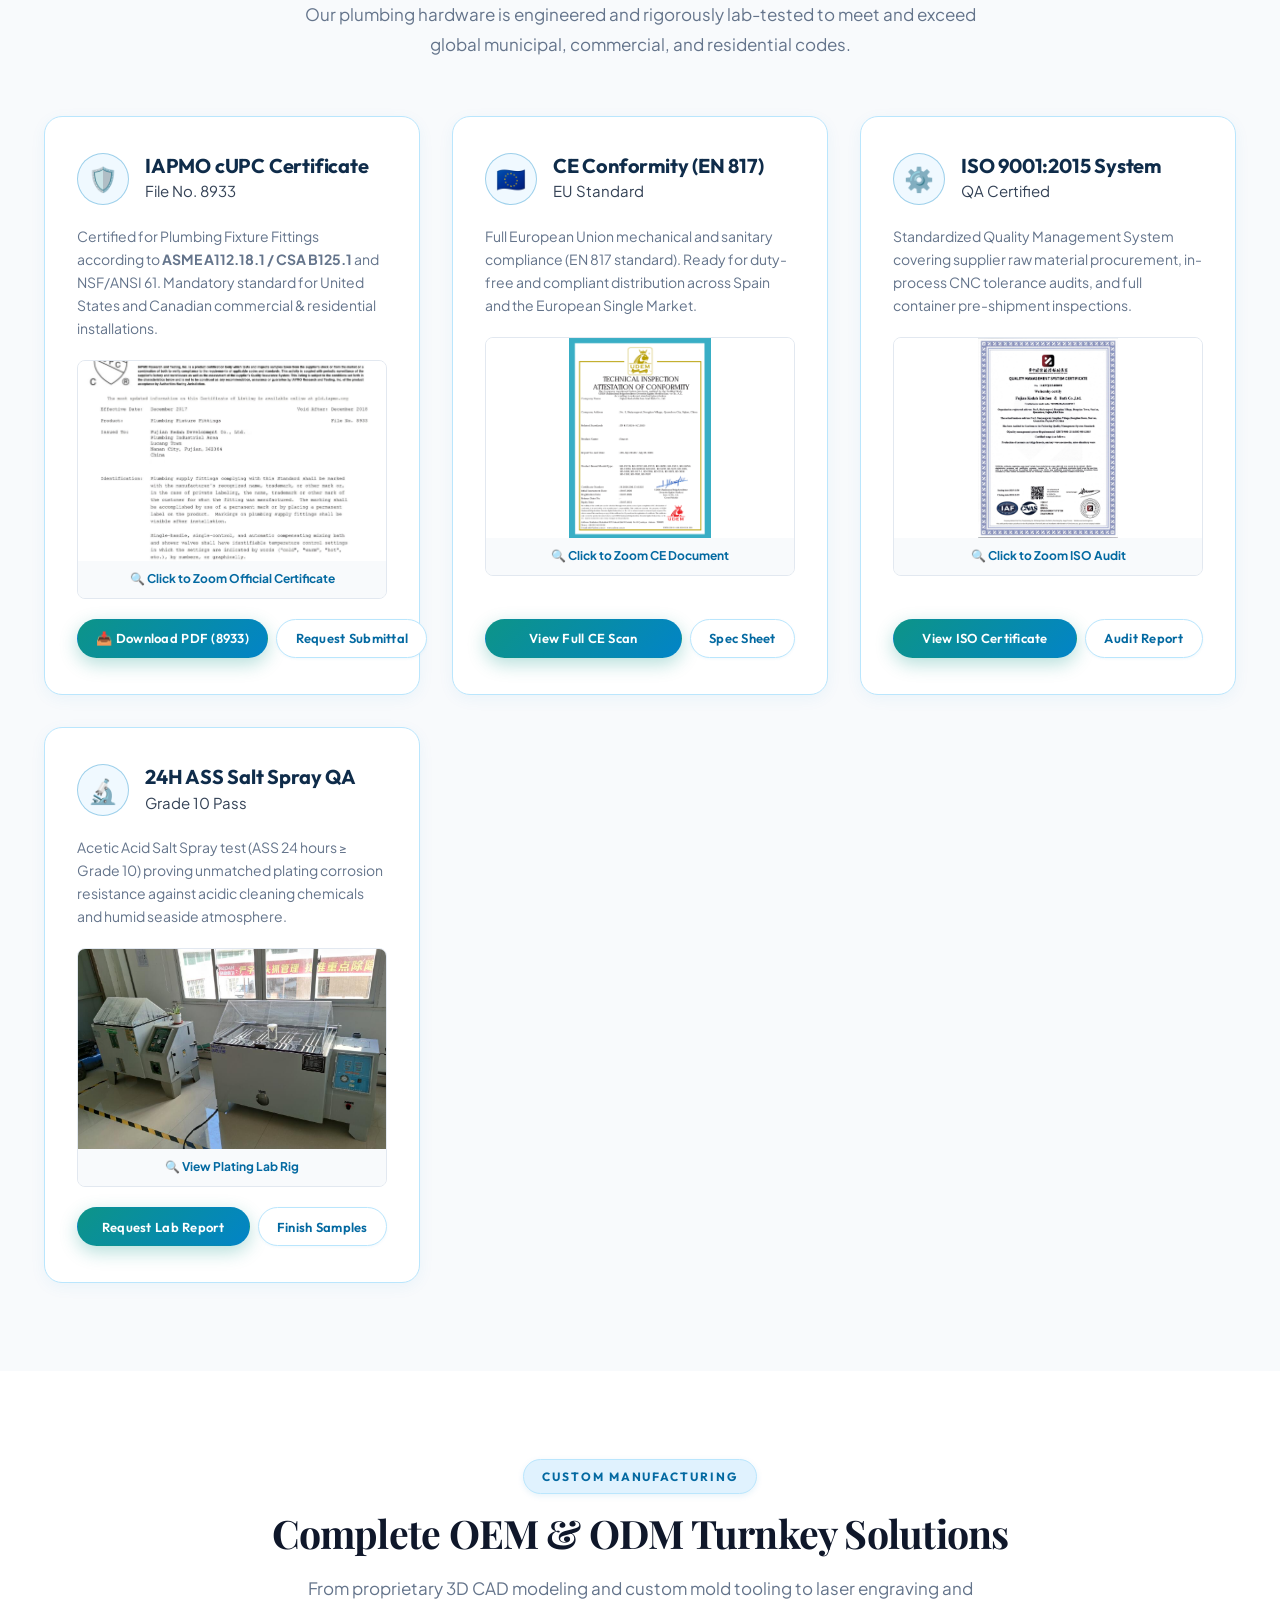
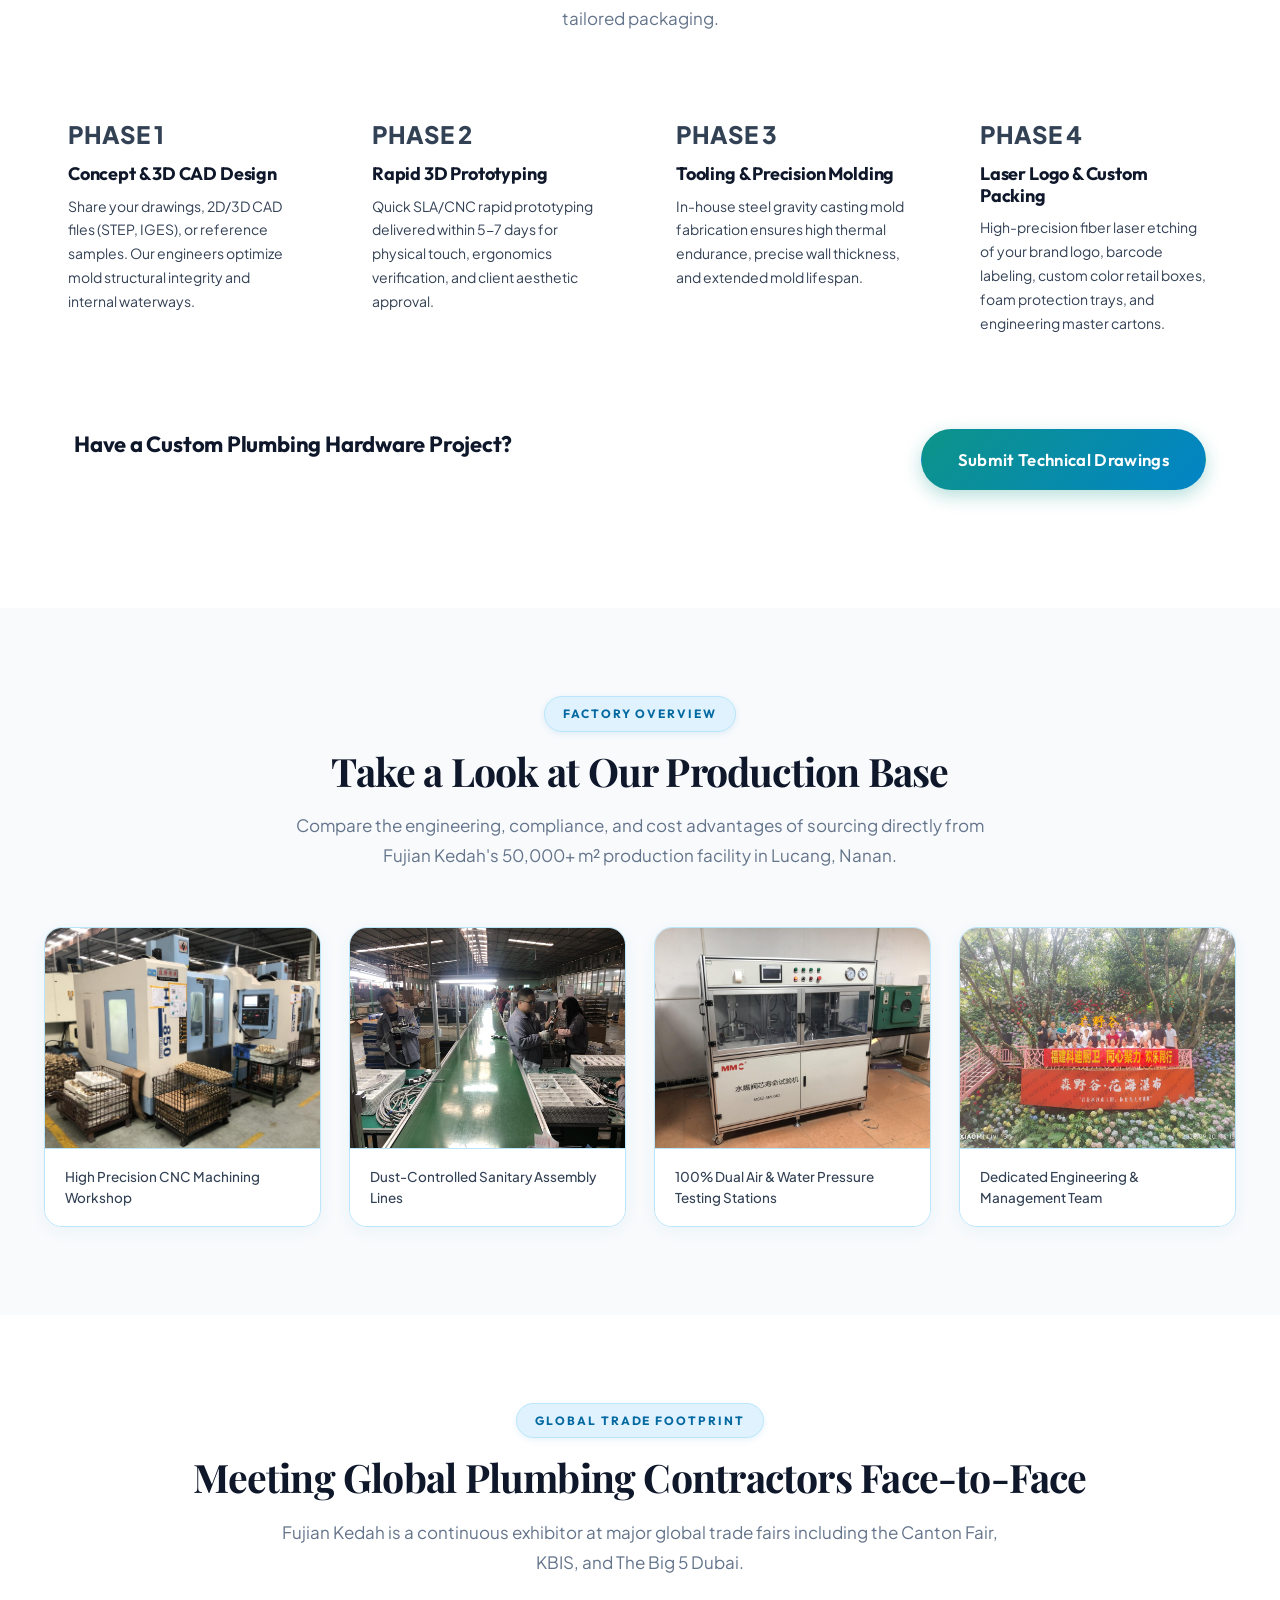
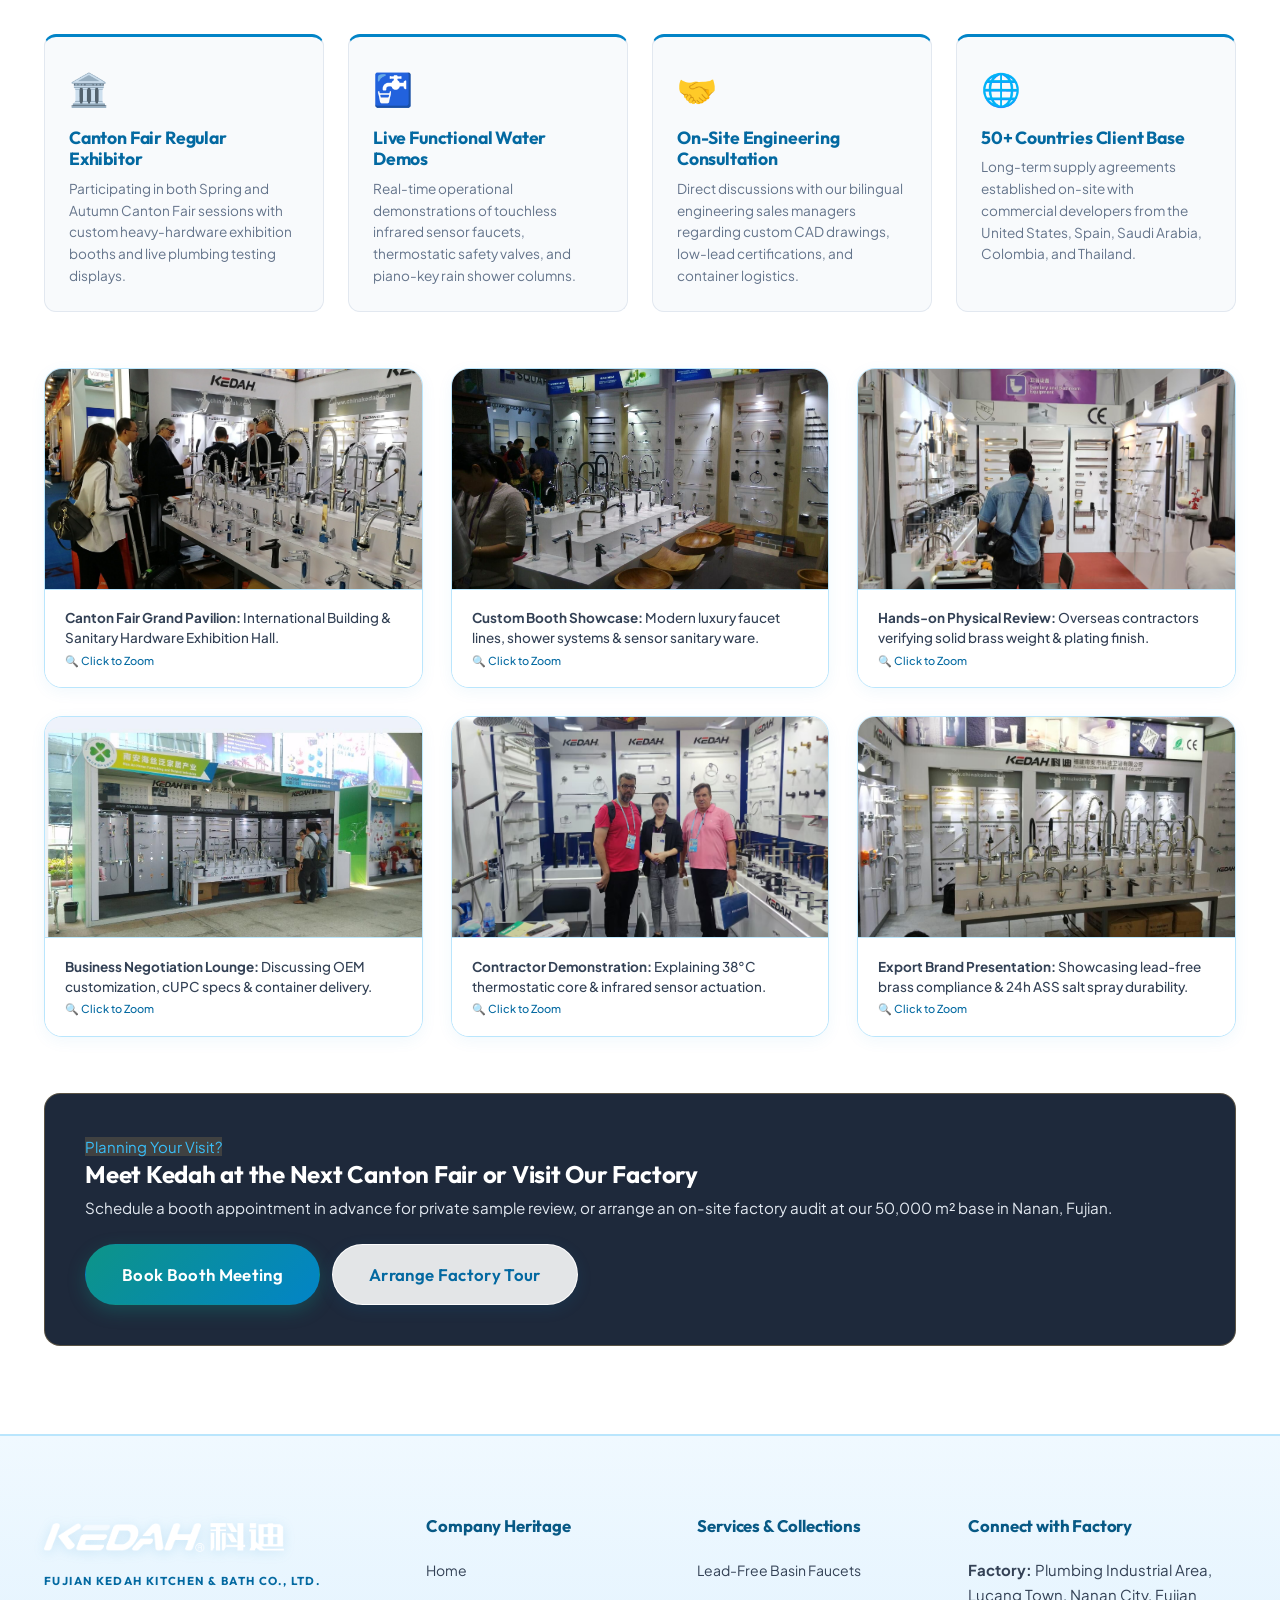
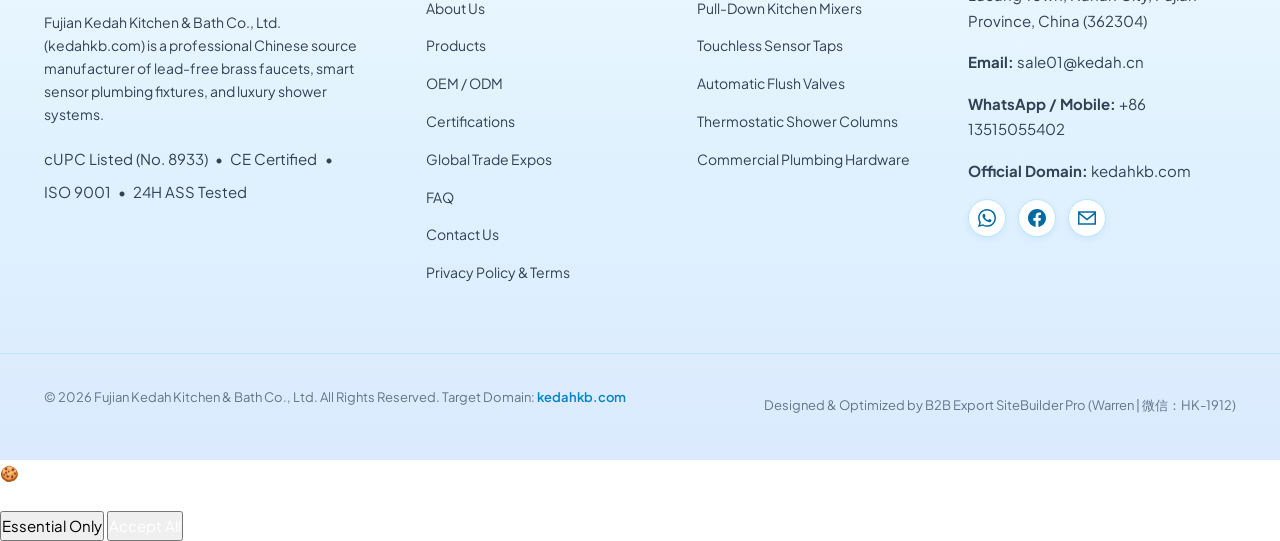
==== commit 88179a01: "Recreate landing page layout with Tailwind CSS, Iconify icons, Playfair Display typography, staggere" ====
--- a/about.html
+++ b/about.html
@@ -101,6 +101,742 @@
     ]
   }
   </script>
+  <!-- Inline Instant Multi-Language Engine (Immune to Browser Cache) -->
+  <script>
+    (function() {
+      const i18n = {
+  en: {
+    'about.banner_tag': 'Corporate Profile & Manufacturing Strength',
+    'about.page_title': 'About Fujian Kedah Kitchen & Bath Co., Ltd.',
+    'about.page_subtitle': '30+ Years of Precision Sanitary Ware Manufacturing in China\'s Plumbing Capital (Lucang, Nanan)',
+    'about.story_tag': 'Our Heritage & Capability',
+    'about.story_title': 'A Proven Global Partner in Commercial & Residential Sanitary Hardware',
+    'about.p1': 'Fujian Kedah Kitchen & Bath Co., Ltd. (kedahkb.com) is located in the heart of China’s renowned Plumbing Industrial Area in Lucang Town, Nanan City, Fujian Province. With over 30 years of specialized manufacturing experience, Kedah has grown into a modern, integrated sanitary enterprise spanning over 50,000 square meters of specialized production facilities.',
+    'about.p2': 'We specialize in the research, design, casting, machining, surface finishing, and assembly of premium lead-free brass faucets, intelligent touchless sensor taps, commercial flush valves, and luxury thermostatic shower systems.',
+    'about.p3': 'As an ISO 9001:2015 certified manufacturer with North American IAPMO cUPC listing (File No. 8933) and European CE conformity, we are the trusted supply chain partner for leading plumbing brands, engineering contractors, real estate developers, and wholesale distributors across the USA, Canada, Spain, Saudi Arabia, Colombia, and Thailand.',
+    'about.stat_qa': 'In-House Quality Testing',
+    'about.stat_plating': '24H ASS Plating Standard',
+    'about.stat_cycles': 'Cartridge Lifespan Cycles',
+    'about.comp_tag': 'Direct Factory Advantage',
+    'about.comp_title': 'Direct Source Manufacturer vs. Trading Intermediary',
+    'about.comp_desc': 'Compare the engineering, compliance, and cost advantages of sourcing directly from Fujian Kedah\'s 50,000+ m² production facility in Lucang, Nanan.',
+    'oem.phase1_title': 'Concept & 3D CAD Design',
+    'oem.phase1_desc': 'Share your drawings, 2D/3D CAD files (STEP, IGES), or reference samples. Our engineers optimize mold structural integrity and internal waterways.',
+    'oem.phase2_title': 'Rapid 3D Prototyping',
+    'oem.phase2_desc': 'Quick SLA/CNC rapid prototyping delivered within 5-7 days for physical touch, ergonomics verification, and client aesthetic approval.',
+    'oem.phase3_title': 'Precision Tooling & Gravity Molds',
+    'oem.phase3_desc': 'In-house tooling department fabricating steel gravity casting molds and stamping dies within 15-20 days with 0.01mm CNC precision.',
+    'oem.phase4_title': 'Mass Production & Global Logistics',
+    'oem.phase4_desc': 'Automated casting, robotic polishing, 24H ASS plating, 100% dual testing, and multi-lingual master packaging shipped via Xiamen Port.',
+    'faq.banner_tag': 'Procurement & Engineering Inquiries',
+    'faq.page_title': 'Frequently Asked Questions (B2B FAQ)',
+    'faq.page_subtitle': 'Everything you need to know about our certifications, lead times, MOQ, quality testing, and OEM workflows.',
+    'faq.cat1_title': '1. Certifications & Quality Standards',
+    'faq.q1': 'Are Fujian Kedah faucets cUPC certified for the North American market?',
+    'faq.a1': 'Yes, absolutely. Fujian Kedah holds official IAPMO cUPC listing under File No. 8933, conforming to ASME A112.18.1 / CSA B125.1 standards and NSF/ANSI 61 lead-free drinking water requirements. We provide complete certificate documentation for your customs clearance and engineering submittals in the USA and Canada.',
+    'faq.q2': 'What is the significance of the 24-Hour ASS Salt Spray Test?',
+    'faq.a2': 'ASS (Acetic Acid Salt Spray) is an accelerated corrosion test that is significantly harsher than conventional Neutral Salt Spray (NSS). A 24-hour ASS test with a Grade 10 rating is equivalent to over 10 years of intensive daily exposure in high-humidity or coastal marine environments, guaranteeing zero peeling, blistering, or tarnishing.',
+    'faq.q3': 'How do you guarantee 100% zero-leakage before container loading?',
+    'faq.a3': 'Every single assembled faucet undergoes dual-stage pressure testing on specialized testing rigs: 0.8 MPa (8 bar) hydrostatic water pressure test and 0.6 MPa (6 bar) pneumatic air test. Units with any pressure drop are automatically rejected by our QA system.',
+    'faq.cat2_title': '2. Ordering, MOQ & Lead Times',
+    'faq.q4': 'What is your Minimum Order Quantity (MOQ)?',
+    'faq.a4': 'Our standard production MOQ is 100 to 200 pieces per SKU for standard chrome or matte black finishes. For special PVD finishes (Brushed Gold, Gunmetal Grey) or project trials, we offer flexible low MOQs to support contractor sampling. Mixed SKU container orders are warmly welcomed.',
+    'faq.q5': 'What is the lead time for sample requests and container orders?',
+    'faq.a5': 'Sample orders: 5–10 business days. Mass production (FCL container): 25–35 calendar days upon receipt of initial deposit and packaging artwork sign-off.',
+    'faq.q6': 'Can I request physical product samples before placing a bulk order?',
+    'faq.a6': 'Yes. We provide sample units sent via DHL, FedEx, or UPS express. Sample fees can be credited and deducted from your subsequent mass production container order.',
+    'faq.cat3_title': '3. OEM/ODM Customization & Engineering Support',
+    'faq.q7': 'Can you laser engrave our brand logo and provide customized packaging?',
+    'faq.a7': 'Yes. We offer high-precision fiber laser logo marking on faucet bodies, handles, and faceplates at no extra charge. We also customize full-color retail boxes, foam inner trays, installation instruction manuals, and barcode master cartons based on your artwork templates.',
+    'faq.q8': 'Can you develop custom molds according to our 3D CAD drawings?',
+    'faq.a8': 'Yes. Our in-house mold engineering department can develop new gravity casting steel molds or stamping dies within 15–20 days. We provide rapid 3D printed prototypes first for client physical approval before tooling creation.',
+    'faq.q9': 'What warranty policy do you provide for commercial projects?',
+    'faq.a9': 'We provide a 5-year commercial warranty on all solid brass faucet bodies and ceramic cartridges. We also include complimentary 1%–2% spare parts (cartridges, O-rings, mounting hardware, aerators) inside container shipments for convenient on-site maintenance.',
+    'faq.cat4_title': '4. Payment Terms, Shipping & Port of Loading',
+    'faq.q10': 'What are your standard payment terms?',
+    'faq.a10': 'Our standard terms are T/T 30% deposit upon order confirmation and 70% balance before shipment or against Bill of Lading (B/L) copy. Irrevocable Letter of Credit (L/C at sight) is accepted for large institutional government or engineering project orders.',
+    'faq.q11': 'Which shipping port do you ship from?',
+    'faq.a11': 'We primarily ship from Xiamen Port (Fujian, China), which is located just 1.5 hours by highway from our factory in Nanan, offering direct container sailings to major ports in North America, Europe, the Middle East, and Southeast Asia.',
+    'products.banner_tag': 'Export Sanitary Hardware Catalog',
+    'products.page_title': 'Commercial & Residential Plumbing Collections',
+    'products.page_subtitle': 'Lead-Free Solid Brass • cUPC & CE Certified • 24-Hour ASS Salt Spray Resistance',
+    'products.tab_all': 'All Collections (24)',
+    'products.tab_basin': 'Basin Faucets (7)',
+    'products.tab_kitchen': 'Kitchen Faucets (6)',
+    'products.tab_sensor': 'Sensor & Flush Valves (6)',
+    'products.tab_shower': 'Shower Systems (5)',
+    'products.inquire_btn': 'Inquire Fast',
+    'products.spec_btn': 'Spec Sheet',
+    'services.tag': "CORE PRODUCT SERVICES",
+    'services.title': "Precision Manufacturing for Global Plumbing Contractors",
+    'services.lead': "From residential luxury developments in North America and Spain to high-traffic commercial installations in Saudi Arabia and resorts in Thailand, Fujian Kedah delivers certified plumbing solutions with zero middleman markups.",
+    'products.tag': "FEATURED EXPORT COLLECTIONS",
+    'products.title': "Certified Sanitary Products Engineered for Global Projects",
+    'products.lead': "Direct factory supply of cUPC & CE certified lead-free brass faucets, intelligent touchless valves, and thermostatic luxury shower systems. Tested with 24-hour ASS salt spray for 50+ export destinations.",
+    'showcase.tag': "QUALITY & CERTIFICATION",
+    'showcase.title': "Engineered to Exceed North American & European Standards",
+    'showcase.lead': "Every Kedah faucet and valve is manufactured under strict ISO 9001 quality protocols. We eliminate porosity through automated gravity casting, achieve 0.01mm tolerance on CNC lathes, and verify corrosion resistance with 24-hour ASS salt spray testing.",
+    'factory.tag': "LIVE PRODUCTION · NANAN SANITARY BASE",
+    'factory.title': "Inside Our Factory — Transparent Chinese Manufacturing",
+    'factory.lead': "Operating in Lucang, Nanan—China national plumbing hub: from raw copper gravity casting to 0.01mm CNC machining, robotic mirror polishing, and clean-room assembly.",
+    'pricing.tag': "DIRECT FACTORY PRICING",
+    'pricing.title': "Indicative B2B Volume Pricing Tiers",
+    'pricing.lead': "Transparent volume tiers for commercial contractors, plumbing distributors, and brand importers. Custom finishes, packaging, and branding available upon request.",
+    'tour.tag': "GLOBAL TRADE EXPOS & PHYSICAL FOOTPRINT",
+    'tour.title': "Canton Fair Track Record & Factory Presence",
+    'tour.lead': "Take a look inside our 50,000+ sqm manufacturing facility in Lucang, Nanan and explore our long-standing Canton Fair exhibition presence meeting global engineering partners.",
+    'contact.tag': "DIRECT FACTORY INQUIRY",
+    'contact.title': "Request an Instant Engineering & Quotation Package",
+    'contact.lead': "Direct communication with Fujian Kedah export engineering department. Technical feedback, CAD evaluations, and customized quotations within 24 hours.",
+    'nav.home': 'Home',
+    'nav.about': 'About Us',
+    'nav.products': 'Products',
+    'nav.oem': 'OEM / ODM',
+    'nav.certs': 'Certifications',
+    'nav.faq': 'FAQ',
+    'nav.contact': 'Contact Us',
+    'nav.rfq': 'Request a Quote',
+    'hero.badge': 'Direct Source Manufacturer | North America & Global Engineering Ready',
+    'hero.title': 'Precision Engineered Lead-Free Brass Faucets & Commercial Plumbing Solutions',
+    'hero.subtitle': 'Over 30 years of OEM/ODM excellence for North American, European, Middle Eastern, and Southeast Asian sanitary engineering contractors. Compliant with cUPC File No. 8933, CE, and rigorous 24-Hour Acetic Acid Salt Spray (ASS) plating tests.',
+    'hero.btn1': 'Request Project Quote',
+    'hero.btn2': 'Explore Products',
+    'trust.title': 'Global Engineering Certifications & Quality Assurances:',
+    'rfq.title': 'Request an Instant B2B Factory Quote',
+    'rfq.desc': 'Contact our export engineering team directly. We respond within 24 hours with FOB pricing, MOQ terms, and sample dispatch.',
+    'form.name': 'Full Name / Contact Person *',
+    'form.company': 'Company Name *',
+    'form.email': 'Business Email *',
+    'form.country': 'Target Country / Region *',
+    'form.category': 'Product of Interest *',
+    'form.message': 'Project Specifications / Required Quantities *',
+    'form.privacy_note': 'Your information is confidential. We strictly protect your project privacy and intellectual property.',
+    'about.badge': 'Corporate Profile & Manufacturing Strength',
+    'about.page_title': 'About Fujian Kedah Kitchen & Bath Co., Ltd.',
+    'about.page_subtitle': '30+ Years of Manufacturing Excellence in Certified Lead-Free Brass Plumbing & Sanitary Fixtures',
+    'about.story_tag': 'Our Heritage & Capability',
+    'about.story_title': 'A Proven Global Partner in Commercial & Residential Sanitary Hardware',
+    'certs.tag': 'Compliance & Testing',
+    'certs.title': 'International Quality Certifications & Approvals',
+    'certs.desc': 'Our plumbing hardware is engineered and rigorously lab-tested to meet and exceed global municipal, commercial, and residential codes.',
+    'oem.tag': 'Custom Manufacturing',
+    'oem.title': 'Complete OEM & ODM Turnkey Solutions',
+    'oem.desc': 'From proprietary 3D CAD modeling and custom mold tooling to laser engraving and tailored packaging.',
+    'exhibitions.tag': 'Global Trade Footprint',
+    'exhibitions.title': 'Meeting Global Plumbing Contractors Face-to-Face',
+    'exhibitions.desc': 'Fujian Kedah is a continuous exhibitor at major global trade fairs including the Canton Fair, KBIS, and The Big 5 Dubai.',
+    'footer.desc': 'Fujian Kedah Kitchen & Bath Co., Ltd. (kedahkb.com) is a professional Chinese source manufacturer of lead-free brass faucets, smart sensor plumbing fixtures, and luxury shower systems.',
+    'footer.product_lines': 'Services & Collections',
+    'footer.quick_links': 'Company Heritage',
+    'footer.contact_info': 'Connect with Factory',
+    'toastSent': 'Thank you! Your inquiry has been sent to sale01@kedah.cn. Our export team will respond within 24 hours.',
+    'rightsReserved': 'All Rights Reserved.'
+  },
+  es: {
+    'about.banner_tag': 'Perfil Corporativo y Capacidad de Fabricación',
+    'about.page_title': 'Acerca de Fujian Kedah Kitchen & Bath Co., Ltd.',
+    'about.page_subtitle': 'Más de 30 Años de Fabricación Sanitaria de Precisión en la Capital del Saneamiento de China (Lucang, Nanan)',
+    'about.story_tag': 'Nuestra Trayectoria y Capacidad',
+    'about.story_title': 'Un Socio Global Confiable en Grifería Sanitaria Comercial y Residencial',
+    'about.p1': 'Fujian Kedah Kitchen & Bath Co., Ltd. (kedahkb.com) se encuentra en el corazón de la famosa Zona Industrial de Fontanería en Lucang, Nanan, Fujian. Con más de 30 años de experiencia especializada, Kedah se ha convertido en una empresa sanitaria moderna e integrada que abarca más de 50.000 metros cuadrados de instalaciones de producción.',
+    'about.p2': 'Nos especializamos en la investigación, diseño, fundición, mecanizado, acabado superficial y ensamblaje de grifos de latón sin plomo de primera calidad, grifos inteligentes con sensor táctil, válvulas de descarga comerciales y sistemas de ducha termostática de lujo.',
+    'about.p3': 'Como fabricante con certificación ISO 9001:2015, certificación IAPMO cUPC de Norteamérica (Archivo No. 8933) y conformidad CE europea, somos el socio de cadena de suministro de confianza para marcas líderes, contratistas de ingeniería y distribuidores mayoristas en EE. UU., Canadá, España, Arabia Saudita, Colombia y Tailandia.',
+    'about.stat_qa': 'Control de Calidad en Planta',
+    'about.stat_plating': 'Estándar de Recubrimiento ASS 24H',
+    'about.stat_cycles': 'Ciclos de Vida del Cartucho',
+    'about.comp_tag': 'Ventaja de Fábrica Directa',
+    'about.comp_title': 'Fabricante Directo en Origen vs. Intermediario Comercial',
+    'about.comp_desc': 'Compare las ventajas de ingeniería, cumplimiento normativo y costo de abastecerse directamente de las instalaciones de Fujian Kedah en Nanan.',
+    'oem.phase1_title': 'Concepto y Diseño 3D CAD',
+    'oem.phase1_desc': 'Comparta sus planos, archivos 3D CAD (STEP, IGES) o muestras. Nuestros ingenieros optimizan la integridad estructural y las vías de agua.',
+    'oem.phase2_title': 'Prototipado Rápido 3D',
+    'oem.phase2_desc': 'Prototipos rápidos SLA/CNC en 5-7 días para verificación ergonómica y aprobación estética del cliente.',
+    'oem.phase3_title': 'Moldes de Gravedad y Matriz de Precisión',
+    'oem.phase3_desc': 'Departamento interno de moldes que fabrica moldes de fundición por gravedad de acero en 15-20 días con precisión CNC de 0.01 mm.',
+    'oem.phase4_title': 'Producción Masiva y Logística Global',
+    'oem.phase4_desc': 'Fundición automatizada, pulido robótico, recubrimiento ASS 24H, 100% doble prueba y empaque multilingüe enviado vía Puerto de Xiamen.',
+    'faq.banner_tag': 'Consultas de Adquisiciones e Ingeniería',
+    'faq.page_title': 'Preguntas Frecuentes (B2B FAQ)',
+    'faq.page_subtitle': 'Todo lo que necesita saber sobre nuestras certificaciones, plazos de entrega, MOQ, pruebas de calidad y procesos OEM.',
+    'faq.cat1_title': '1. Certificaciones y Normas de Calidad',
+    'faq.q1': '¿Los grifos de Fujian Kedah tienen certificación cUPC para el mercado norteamericano?',
+    'faq.a1': 'Sí, absolutamente. Fujian Kedah posee la certificación oficial IAPMO cUPC bajo el Archivo No. 8933, conforme a las normas ASME A112.18.1 / CSA B125.1 y los requisitos de agua potable sin plomo NSF/ANSI 61. Proporcionamos toda la documentación para aduanas y proyectos en EE. UU. y Canadá.',
+    'faq.q2': '¿Cuál es la importancia de la prueba de niebla salina ASS de 24 horas?',
+    'faq.a2': 'La prueba ASS (Niebla Salina de Ácido Acético) es una prueba acelerada mucho más severa que la niebla neutra estándar. Un resultado Grado 10 tras 24 horas equivale a más de 10 años de uso intensivo en ambientes húmedos o costeros sin descascarillado ni corrosión.',
+    'faq.q3': '¿Cómo garantizan cero fugas al 100% antes de cargar el contenedor?',
+    'faq.a3': 'Cada grifo ensamblado se somete a pruebas de presión dobles en bancos de prueba especializados: prueba hidrostática de agua a 0.8 MPa (8 bar) y prueba neumática de aire a 0.6 MPa (6 bar). Cualquier unidad con caída de presión es rechazada de inmediato.',
+    'faq.cat2_title': '2. Pedidos, MOQ y Plazos de Entrega',
+    'faq.q4': '¿Cuál es su Cantidad Mínima de Pedido (MOQ)?',
+    'faq.a4': 'Nuestro MOQ estándar de producción es de 100 a 200 piezas por modelo para acabados cromados o negro mate. Para acabados PVD especiales (Oro Cepillado, Gris Metal) o proyectos de prueba, ofrecemos MOQs flexibles.',
+    'faq.q5': '¿Cuál es el plazo de entrega para muestras y pedidos de contenedores?',
+    'faq.a5': 'Pedidos de muestra: 5 a 10 días hábiles. Producción masiva (contenedor FCL): 25 a 35 días calendario tras el depósito inicial y aprobación del diseño.',
+    'faq.q6': '¿Puedo solicitar muestras físicas antes de hacer un pedido grande?',
+    'faq.a6': 'Sí. Enviamos muestras por DHL, FedEx o UPS exprés. El costo de la muestra se abona y descuenta de su pedido posterior de producción en contenedor.',
+    'faq.cat3_title': '3. Personalización OEM/ODM y Soporte de Ingeniería',
+    'faq.q7': '¿Pueden grabar con láser nuestro logotipo y proporcionar embalaje personalizado?',
+    'faq.a7': 'Sí. Ofrecemos grabado láser de fibra de alta precisión en cuerpos y manijas sin costo adicional. También personalizamos cajas minoristas a color, bandejas interiores y manuales de instalación.',
+    'faq.q8': '¿Pueden desarrollar moldes personalizados según nuestros planos 3D CAD?',
+    'faq.a8': 'Sí. Nuestro departamento interno de moldes puede desarrollar nuevos moldes de acero de fundición por gravedad en 15 a 20 días. Proporcionamos prototipos 3D rápidos antes de fabricar las herramientas.',
+    'faq.q9': '¿Qué garantía ofrecen para proyectos comerciales?',
+    'faq.a9': 'Ofrecemos una garantía comercial de 5 años en todos los cuerpos de grifería de latón macizo y cartuchos cerámicos. También incluimos 1%–2% de repuestos de cortesía en los envíos de contenedores.',
+    'faq.cat4_title': '4. Condiciones de Pago, Envío y Puerto de Carga',
+    'faq.q10': '¿Cuáles son sus condiciones de pago estándar?',
+    'faq.a10': 'Nuestros términos estándar son 30% de depósito T/T y 70% restante antes del envío o contra copia del conocimiento de embarque (B/L). Se acepta Carta de Crédito (L/C a la vista) para grandes proyectos gubernamentales.',
+    'faq.q11': '¿Desde qué puerto realizan los envíos?',
+    'faq.a11': 'Enviamos principalmente desde el Puerto de Xiamen (Fujian, China), ubicado a solo 1.5 horas por autopista de nuestra fábrica en Nanan, con conexiones marítimas directas a América, Europa y Oriente Medio.',
+    'products.banner_tag': 'Catálogo de Grifería Sanitaria de Exportación',
+    'products.page_title': 'Colecciones de Grifería Comercial y Residencial',
+    'products.page_subtitle': 'Latón Macizo Sin Plomo • Certificado cUPC y CE • Resistencia Salina ASS 24H',
+    'products.tab_all': 'Todas las Colecciones (24)',
+    'products.tab_basin': 'Grifos de Lavabo (7)',
+    'products.tab_kitchen': 'Grifos de Cocina (6)',
+    'products.tab_sensor': 'Sensor y Válvulas (6)',
+    'products.tab_shower': 'Sistemas de Ducha (5)',
+    'products.inquire_btn': 'Cotizar Rápido',
+    'products.spec_btn': 'Ficha Técnica',
+    'services.tag': "SERVICIOS Y PRODUCTOS PRINCIPALES",
+    'services.title': "Fabricación de Precisión para Contratistas Globales",
+    'services.lead': "Desde desarrollos residenciales de lujo en Norteamérica y España hasta instalaciones comerciales en Arabia Saudita y resorts en Tailandia.",
+    'products.tag': "COLECCIÓN EXCLUSIVA DE EXPORTACIÓN",
+    'products.title': "Productos Sanitarios Certificados para Proyectos Globales",
+    'products.lead': "Suministro directo de fábrica de grifos de latón sin plomo certificados cUPC y CE, válvulas con sensor inteligente y duchas termostáticas.",
+    'showcase.tag': "CALIDAD Y CERTIFICACIÓN",
+    'showcase.title': "Diseñado para Superar los Estándares Norteamericanos y Europeos",
+    'showcase.lead': "Cada grifo y válvula Kedah se fabrica bajo estrictos protocolos ISO 9001 con pruebas de niebla salina ASS de 24 horas.",
+    'factory.tag': "PRODUCCIÓN EN VIVO · BASE INDUSTRIAL NANAN",
+    'factory.title': "Dentro de Nuestra Fábrica: Fabricación China Transparente",
+    'factory.lead': "Operando en Lucang, Nanan: desde fundición por gravedad de latón hasta mecanizado CNC de 0.01 mm y pulido robótico.",
+    'pricing.tag': "PRECIOS DIRECTOS DE FÁBRICA",
+    'pricing.title': "Niveles de Precios por Volumen B2B",
+    'pricing.lead': "Precios transparentes por volumen para contratistas comerciales y distribuidores de fontanería en todo el mundo.",
+    'tour.tag': "FERIAS MUNDIALES Y FÁBRICA",
+    'tour.title': "Historial en la Feria de Cantón y Presencia de Fábrica",
+    'tour.lead': "Conozca nuestras instalaciones de más de 50,000 m² en Nanan y nuestra trayectoria continua en la Feria de Cantón.",
+    'contact.tag': "CONSULTA DIRECTA DE FÁBRICA",
+    'contact.title': "Solicite un Paquete de Cotización e Ingeniería Inmediato",
+    'contact.lead': "Comunicación directa con el departamento de exportación. Respuesta técnica y cotizaciones personalizadas en 24 horas.",
+    'nav.home': 'Inicio',
+    'nav.about': 'Nosotros',
+    'nav.products': 'Productos',
+    'nav.oem': 'OEM / ODM',
+    'nav.certs': 'Certificaciones',
+    'nav.faq': 'Preguntas Frecuentes',
+    'nav.contact': 'Contacto',
+    'nav.rfq': 'Solicitar Cotización',
+    'hero.badge': 'Fabricante Certificado cUPC / CE / ISO9001',
+    'hero.title': 'Soluciones de Grifería y Sanitarios de Alta Precisión Sin Plomo',
+    'hero.subtitle': 'Más de 30 años de excelencia OEM/ODM para contratistas de ingeniería sanitaria en Norteamérica, Europa, Oriente Medio y Sudeste Asiático. Cumple con cUPC No. 8933, CE y pruebas ASS de 24 horas.',
+    'hero.btn1': 'Cotizar OEM/ODM',
+    'hero.btn2': 'Ver Catálogo',
+    'trust.title': 'Certificaciones y Garantías de Calidad Global:',
+    'rfq.title': 'Solicitar Cotización Directa de Fábrica',
+    'rfq.desc': 'Respuesta técnica en 24 horas y despacho de muestras para importadores y proyectos.',
+    'form.name': 'Nombre Completo / Contacto *',
+    'form.company': 'Nombre de la Empresa *',
+    'form.email': 'Correo Corporativo *',
+    'form.country': 'País / Región de Destino *',
+    'form.category': 'Producto de Interés *',
+    'form.message': 'Especificaciones del Proyecto / Cantidades *',
+    'form.privacy_note': 'Su información es confidencial. Protegemos estrictamente su privacidad y propiedad intelectual.',
+    'about.badge': 'Perfil Corporativo y Capacidad de Fabricación',
+    'about.page_title': 'Acerca de Fujian Kedah Kitchen & Bath Co., Ltd.',
+    'about.page_subtitle': 'Más de 30 años de excelencia en grifería de latón sin plomo y accesorios sanitarios certificados',
+    'about.story_tag': 'Nuestra Trayectoria y Capacidad',
+    'about.story_title': 'Un Socio Global Confiable en Grifería Comercial y Residencial',
+    'certs.tag': 'Cumplimiento y Ensayos',
+    'certs.title': 'Certificaciones y Aprobaciones Internacionales',
+    'certs.desc': 'Nuestra grifería está diseñada y probada en laboratorio para cumplir con los estándares globales más exigentes.',
+    'oem.tag': 'Fabricación a Medida',
+    'oem.title': 'Soluciones Integrales OEM y ODM',
+    'oem.desc': 'Desde modelado 3D CAD y moldes personalizados hasta grabado láser y embalaje a medida.',
+    'exhibitions.tag': 'Presencia en Ferias Mundiales',
+    'exhibitions.title': 'Encuentros Cara a Cara con Contratistas Globales',
+    'exhibitions.desc': 'Fujian Kedah expone continuamente en ferias mundiales como la Feria de Cantón, KBIS y The Big 5 Dubai.',
+    'footer.desc': 'Fujian Kedah Kitchen & Bath Co., Ltd. (kedahkb.com) es un fabricante directo especializado en grifos sin plomo, grifería con sensor y duchas.',
+    'footer.product_lines': 'Líneas de Productos',
+    'footer.quick_links': 'Navegación Rápida',
+    'footer.contact_info': 'Contacto de Fábrica',
+    'toastSent': '¡Gracias! Su consulta ha sido enviada a sale01@kedah.cn. Nos comunicaremos en 24 horas.',
+    'rightsReserved': 'Todos los derechos reservados.'
+  },
+  th: {
+    'about.banner_tag': 'ข้อมูลองค์กรและศักยภาพการผลิต',
+    'about.page_title': 'เกี่ยวกับ บริษัท ฝูเจี้ยน เคดี คิทเช่น แอนด์ บาธ จำกัด',
+    'about.page_subtitle': 'กว่า 30 ปีแห่งความเชี่ยวชาญด้านการผลิตสุขภัณฑ์มาตรฐานสูง ณ เมืองหลวงสุขภัณฑ์จีน (หลู่ชาง หนานอัน)',
+    'about.story_tag': 'ประวัติและศักยภาพของเรา',
+    'about.story_title': 'พันธมิตรระดับโลกที่ได้รับความไว้วางใจในสุขภัณฑ์สำหรับโครงการเชิงพาณิชย์และที่อยู่อาศัย',
+    'about.p1': 'บริษัท ฝูเจี้ยน เคดี คิทเช่น แอนด์ บาธ จำกัด (kedahkb.com) ตั้งอยู่ใจกลางนิคมอุตสาหกรรมสุขภัณฑ์ที่มีชื่อเสียง ณ ตำบลหลู่ชาง เมืองหนานอัน มณฑลฝูเจี้ยน ด้วยประสบการณ์การผลิตเฉพาะทางกว่า 30 ปี เคดีได้เติบโตเป็นองค์กรสุขภัณฑ์ครบวงจรครอบคลุมพื้นที่โรงงานผลิตกว่า 50,000 ตารางเมตร',
+    'about.p2': 'เราเชี่ยวชาญเป็นพิเศษในการวิจัย ออกแบบ หล่อ ขึ้นรูปผิวสำเร็จ และประกอบก๊อกน้ำทองเหลืองไร้สารตะกั่วระดับพรีเมียม ก๊อกน้ำเซ็นเซอร์อัจฉริยะ ฟลัชวาล์วเชิงพาณิชย์ และชุดฝักบัวอาบน้ำควบคุมอุณหภูมิระดับหรู',
+    'about.p3': 'ในฐานะผู้ผลิตที่ได้รับการรับรอง ISO 9001:2015 พร้อมทะเบียน IAPMO cUPC สหรัฐอเมริกา/แคนาดา (ไฟล์หมายเลข 8933) และมาตรฐาน CE ยุโรป เราเป็นคู่ค้าห่วงโซ่อุปทานที่ได้รับความไว้วางใจสำหรับโครงการสุขภัณฑ์ ผู้รับเหมาก่อสร้าง และผู้จัดจำหน่ายในสหรัฐฯ แคนาดา สเปน ซาอุดีอาระเบีย โคลอมเบีย และไทย',
+    'about.stat_qa': 'การทดสอบคุณภาพ 100% ในโรงงาน',
+    'about.stat_plating': 'มาตรฐานชุบผิวเกลือกรด ASS 24 ชม.',
+    'about.stat_cycles': 'รอบการเปิด-ปิดของวาล์วเซรามิก',
+    'about.comp_tag': 'ข้อได้เปรียบจากโรงงานผู้ผลิตโดยตรง',
+    'about.comp_title': 'โรงงานผู้ผลิตโดยตรง vs. บริษัทตัวกลางการค้า',
+    'about.comp_desc': 'เปรียบเทียบข้อได้เปรียบด้านวิศวกรรม มาตรฐานสากล และราคาต้นทุนเมื่อสั่งผลิตโดยตรงจากโรงงานขนาด 50,000+ ตร.ม. ของเคดี ณ หนานอัน',
+    'oem.phase1_title': 'แนวคิดและการออกแบบ 3D CAD',
+    'oem.phase1_desc': 'ส่งแบบแปลน ไฟล์ 3D CAD (STEP, IGES) หรือตัวอย่างชิ้นงาน วิศวกรของเราจะช่วยเพิ่มประสิทธิภาพของโครงสร้างแม่พิมพ์และทางเดินน้ำ',
+    'oem.phase2_title': 'การสร้างต้นแบบอย่างรวดเร็ว',
+    'oem.phase2_desc': 'จัดส่งชิ้นงานต้นแบบ SLA/CNC ภายใน 5-7 วัน เพื่อการทดสอบสรีระสัมผัสและการอนุมัติรูปลักษณ์ของลูกค้า',
+    'oem.phase3_title': 'การสร้างแม่พิมพ์เหล็กหล่อแรงโน้มถ่วง',
+    'oem.phase3_desc': 'แผนกแม่พิมพ์ภายในโรงงานสร้างแม่พิมพ์เหล็กหล่อและแม่พิมพ์ปั๊มภายใน 15-20 วัน ด้วยความแม่นยำระดับ 0.01 มม.',
+    'oem.phase4_title': 'การผลิตจำนวนมากและการขนส่งระดับโลก',
+    'oem.phase4_desc': 'หล่ออัตโนมัติ ขัดเงาด้วยหุ่นยนต์ ชุบผิวทนกรด ASS 24 ชม. ตรวจสอบแรงดันน้ำและลม 100% พร้อมบรรจุหีบห่อส่งออกผ่านท่าเรือเซียะเหมิน',
+    'faq.banner_tag': 'คำถามด้านการจัดซื้อและวิศวกรรม',
+    'faq.page_title': 'คำถามที่พบบ่อย (B2B FAQ)',
+    'faq.page_subtitle': 'ทุกสิ่งที่คุณจำเป็นต้องทราบเกี่ยวกับการรับรองมาตรฐานสากล ระยะเวลาจัดส่ง ปริมาณขั้นต่ำ การตรวจสอบคุณภาพ และขั้นตอน OEM',
+    'faq.cat1_title': '1. การรับรองมาตรฐานและคุณภาพ',
+    'faq.q1': 'ก๊อกน้ำของเคดีผ่านการรับรอง cUPC สำหรับตลาดอเมริกาเหนือหรือไม่?',
+    'faq.a1': 'ใช่ ผ่านการรับรองอย่างสมบูรณ์ เคดีถือทะเบียน IAPMO cUPC หมายเลข 8933 ตามมาตรฐาน ASME A112.18.1 / CSA B125.1 และข้อกำหนดน้ำดื่มไร้สารตะกั่ว NSF/ANSI 61 เรามีเอกสารรับรองครบถ้วนสำหรับพิธีการศุลกากรและส่งมอบโครงการในสหรัฐอเมริกาและแคนาดา',
+    'faq.q2': 'การทดสอบละอองเกลือกรดอะซิติก (ASS) 24 ชั่วโมง มีความสำคัญอย่างไร?',
+    'faq.a2': 'การทดสอบ ASS (Acetic Acid Salt Spray) เป็นการทดสอบการกัดกร่อนเร่งปฏิกิริยาที่รุนแรงกว่าการพ่นเกลือเป็นกลางทั่วไป การผ่านระดับ Grade 10 นาน 24 ชั่วโมง เทียบเท่ากับการใช้งานหนักในสภาพแวดล้อมชื้นสูงหรือชายทะเลนานกว่า 10 ปี โดยไม่มีการลอก หลุดร่อน หรือหมองคล้ำ',
+    'faq.q3': 'คุณรับประกันการไม่รั่วซึม 100% ก่อนโหลดตู้สินค้าอย่างไร?',
+    'faq.a3': 'ก๊อกน้ำทุกชิ้นที่ประกอบเสร็จจะต้องผ่านการทดสอบแรงดัน 2 ขั้นตอนบนแท่นทดสอบพิเศษ: การทดสอบแรงดันน้ำไฮโดรสแตติก 0.8 MPa (8 บาร์) และการทดสอบแรงดันลม 0.6 MPa (6 บาร์) ชิ้นงานใดที่มีแรงดันลดลงจะถูกปฏิเสธทันที',
+    'faq.cat2_title': '2. การสั่งซื้อ ปริมาณขั้นต่ำ (MOQ) และระยะเวลาการผลิต',
+    'faq.q4': 'ปริมาณการสั่งซื้อขั้นต่ำ (MOQ) ของคุณคือเท่าใด?',
+    'faq.a4': 'MOQ มาตรฐานของเราคือ 100 ถึง 200 ชิ้นต่อ SKU สำหรับผิวโครเมียมหรือดำด้านมาตรฐาน สำหรับผิวพิเศษ PVD (ทองปัดเงา, เทากันเมทัล) หรือโครงการทดลอง เรามีเงื่อนไข MOQ ที่ยืดหยุ่น ยินดีต้อนรับการสั่งซื้อแบบคละ SKU ในตู้คอนเทนเนอร์',
+    'faq.q5': 'ระยะเวลาจัดส่งสำหรับตัวอย่างและการสั่งซื้อแบบตู้คอนเทนเนอร์คือเท่าใด?',
+    'faq.a5': 'คำสั่งซื้อตัวอย่าง: 5–10 วันทำการ การผลิตจำนวนมาก (ตู้คอนเทนเนอร์ FCL): 25–35 วันปฏิทินหลังจากได้รับเงินมัดจำและการอนุมัติแบบกล่องบรรจุภัณฑ์',
+    'faq.q6': 'สามารถขอตัวอย่างสินค้าจริงก่อนสั่งซื้อจำนวนมากได้หรือไม่?',
+    'faq.a6': 'ได้ เราจัดส่งสินค้าตัวอย่างผ่านบริการด่วน DHL, FedEx หรือ UPS โดยค่าตัวอย่างสามารถนำมาหักเครดิตคืนในคำสั่งซื้อตู้สินค้าจำนวนมากในภายหลังได้',
+    'faq.cat3_title': '3. การผลิตตามแบบ OEM/ODM และการสนับสนุนทางวิศวกรรม',
+    'faq.q7': 'สามารถเลเซอร์ยิงโลโก้แบรนด์ของเราและจัดทำบรรจุภัณฑ์ตามสั่งได้หรือไม่?',
+    'faq.a7': 'ได้ เรามีบริการยิงเลเซอร์ไฟเบอร์ความแม่นยำสูงบนตัวก๊อกน้ำและที่จับโดยไม่มีค่าใช้จ่ายเพิ่มเติม นอกจากนี้ยังรับทำกล่องบรรจุภัณฑ์พิมพ์สี่สี โฟมกันกระแทก คู่มือติดตั้ง และบาร์โค้ดตามแบบของคุณ',
+    'faq.q8': 'สามารถพัฒนาแม่พิมพ์ตามแบบ 3D CAD ของเราได้หรือไม่?',
+    'faq.a8': 'ได้ แผนกวิศวกรรมแม่พิมพ์ภายในโรงงานสามารถสร้างแม่พิมพ์หล่อเหล็กแรงโน้มถ่วงใหม่ได้ภายใน 15–20 วัน โดยเราจะสร้างชิ้นงานต้นแบบ 3D Print ให้ตรวจสอบจริงก่อนเปิดแม่พิมพ์',
+    'faq.q9': 'มีนโยบายรับประกันอย่างไรสำหรับโครงการเชิงพาณิชย์?',
+    'faq.a9': 'เรารับประกันเชิงพาณิชย์ 5 ปี สำหรับตัวก๊อกทองเหลืองแท้และวาล์วเซรามิกทั้งหมด พร้อมทั้งแถมอะไหล่สำรองฟรี 1%–2% ในตู้คอนเทนเนอร์เพื่อความสะดวกในการบำรุงรักษาหน้างาน',
+    'faq.cat4_title': '4. เงื่อนไขการชำระเงิน การจัดส่ง และท่าเรือต้นทาง',
+    'faq.q10': 'เงื่อนไขการชำระเงินมาตรฐานคืออะไร?',
+    'faq.a10': 'เงื่อนไขมาตรฐานของเราคือ T/T มัดจำ 30% เมื่อยืนยันคำสั่งซื้อ และชำระส่วนที่เหลือ 70% ก่อนส่งสินค้าหรือเมื่อแสดงสำเนาใบตราส่งสินค้า (B/L) รับ L/C สำหรับคำสั่งซื้อโครงการขนาดใหญ่',
+    'faq.q11': 'ส่งออกจากท่าเรือใดในประเทศจีน?',
+    'faq.a11': 'เราส่งออกจากท่าเรือเซียะเหมิน (Xiamen Port, Fujian) เป็นหลัก ซึ่งอยู่ห่างจากโรงงานในหนานอันเพียง 1.5 ชั่วโมงโดยทางด่วน มีเส้นทางเดินเรือตรงสู่ท่าเรือหลักทั่วโลก',
+    'products.banner_tag': 'แคตตาล็อกสุขภัณฑ์สำหรับส่งออก',
+    'products.page_title': 'คอลเลกชันสุขภัณฑ์สำหรับโครงการเชิงพาณิชย์และที่อยู่อาศัย',
+    'products.page_subtitle': 'ทองเหลืองแท้ไร้สารตะกั่ว • มาตรฐาน cUPC และ CE • ทนทานต่อการกัดกร่อน ASS 24 ชม.',
+    'products.tab_all': 'สินค้าทั้งหมด (24)',
+    'products.tab_basin': 'ก๊อกอ่างล้างหน้า (7)',
+    'products.tab_kitchen': 'ก๊อกซิงค์ครัว (6)',
+    'products.tab_sensor': 'ก๊อกเซ็นเซอร์และฟลัชวาล์ว (6)',
+    'products.tab_shower': 'ชุดฝักบัวอาบน้ำ (5)',
+    'products.inquire_btn': 'ขอใบเสนอราคาด่วน',
+    'products.spec_btn': 'สเปกสินค้า',
+    'services.tag': "บริการและผลิตภัณฑ์หลัก",
+    'services.title': "การผลิตที่แม่นยำสำหรับผู้รับเหมาสุขภัณฑ์ทั่วโลก",
+    'services.lead': "ตั้งแต่โครงการที่อยู่อาศัยระดับหรูในอเมริกาเหนือและสเปน ไปจนถึงอาคารพาณิชย์ในซาอุดีอาระเบียและรีสอร์ทในไทย",
+    'products.tag': "คอลเลกชันส่งออกยอดนิยม",
+    'products.title': "ผลิตภัณฑ์สุขภัณฑ์ที่ได้รับการรับรองมาตรฐานสากลสำหรับโครงการทั่วโลก",
+    'products.lead': "โรงงานจัดหาโดยตรงสำหรับก๊อกน้ำทองเหลืองไร้สารตะกั่วมาตรฐาน cUPC & CE วาล์วเซ็นเซอร์ และชุดฝักบัวเทอร์โมสแตท",
+    'showcase.tag': "คุณภาพและการรับรองมาตรฐาน",
+    'showcase.title': "ออกแบบเพื่อมาตรฐานที่เหนือกว่าอเมริกาเหนือและยุโรป",
+    'showcase.lead': "ก๊อกน้ำและวาล์วทุกชิ้นผลิตภายใต้ระบบ ISO 9001 ผ่านการทดสอบกรดเกลือ 24 ชั่วโมง (ASS Grade 10)",
+    'factory.tag': "การผลิตจริง · ฐานอุตสาหกรรมหนานอัน",
+    'factory.title': "เยี่ยมชมโรงงานของเรา — ความโปร่งใสในการผลิตมาตรฐานจีนระดับพรีเมียม",
+    'factory.lead': "ตั้งอยู่ในลู่ชาง หนานอัน: หล่อทองเหลืองไร้สารตะกั่ว กลึง CNC ความละเอียด 0.01 มม. และขัดเงาด้วยหุ่นยนต์",
+    'pricing.tag': "ราคาตรงจากโรงงาน",
+    'pricing.title': "ตารางราคาขายส่ง B2B ตามปริมาณการสั่งซื้อ",
+    'pricing.lead': "ระดับราคาที่โปร่งใสสำหรับผู้รับเหมาโครงการและผู้จัดจำหน่ายอุปกรณ์สุขภัณฑ์ทั่วโลก",
+    'tour.tag': "งานแสดงสินค้าระดับโลกและโรงงาน",
+    'tour.title': "ประวัติการร่วมงานกวางเจาแฟร์และการเยี่ยมชมโรงงาน",
+    'tour.lead': "ชมโรงงานขนาดกว่า 50,000 ตร.ม. ในหนานอัน และการพบปะลูกค้าในงานกวางเจาแฟร์อย่างต่อเนื่อง",
+    'contact.tag': "ติดต่อโรงงานโดยตรง",
+    'contact.title': "ขอรับเอกสารทางวิศวกรรมและใบเสนอราคาด่วนจากโรงงาน",
+    'contact.lead': "ติดต่อทีมวิศวกรส่งออกโดยตรง ตอบกลับภายใน 24 ชั่วโมงพร้อมใบเสนอราคาและการประเมินแบบ",
+    'nav.home': 'หน้าแรก',
+    'nav.about': 'เกี่ยวกับเรา',
+    'nav.products': 'สินค้าทั้งหมด',
+    'nav.oem': 'รับผลิต OEM/ODM',
+    'nav.certs': 'ใบรับรองมาตรฐาน',
+    'nav.faq': 'คำถามที่พบบ่อย',
+    'nav.contact': 'ติดต่อเรา',
+    'nav.rfq': 'ขอใบเสนอราคา',
+    'hero.badge': 'โรงงานมาตรฐานสากล cUPC / CE / ISO9001',
+    'hero.title': 'ผู้ผลิตก๊อกน้ำทองเหลืองไร้สารตะกั่วและสุขภัณฑ์ระดับพรีเมียม',
+    'hero.subtitle': 'ประสบการณ์กว่า 30 ปีในการผลิต OEM/ODM สำหรับโครงการสุขภัณฑ์ในอเมริกาเหนือ ยุโรป ตะวันออกกลาง และเอเชียตะวันออกเฉียงใต้ ผ่านการรับรอง cUPC หมายเลข 8933 และมาตรฐาน CE',
+    'hero.btn1': 'ขอใบเสนอราคาโครงการ',
+    'hero.btn2': 'ชมสินค้า',
+    'trust.title': 'การรับรองมาตรฐานวิศวกรรมระดับสากล:',
+    'rfq.title': 'ขอใบเสนอราคาตรงจากโรงงาน',
+    'rfq.desc': 'ทีมวิศวกรพร้อมตอบกลับภายใน 24 ชั่วโมงพร้อมเงื่อนไข FOB และการส่งตัวอย่างด่วน',
+    'form.name': 'ชื่อ-นามสกุล / ผู้ติดต่อ *',
+    'form.company': 'ชื่อบริษัท *',
+    'form.email': 'อีเมลธุรกิจ *',
+    'form.country': 'ประเทศ / ภูมิภาคเป้าหมาย *',
+    'form.category': 'หมวดหมู่สินค้าที่สนใจ *',
+    'form.message': 'รายละเอียดโครงการ / จำนวนที่ต้องการ *',
+    'form.privacy_note': 'ข้อมูลของคุณเป็นความลับ เราปกป้องความเป็นส่วนตัวและทรัพย์สินทางปัญญาอย่างเคร่งครัด',
+    'about.badge': 'ข้อมูลบริษัทและศักยภาพการผลิต',
+    'about.page_title': 'เกี่ยวกับ บริษัท ฝูเจี้ยน เคอดี้ คิทเช่น แอนด์ บาธ จำกัด',
+    'about.page_subtitle': 'กว่า 30 ปีแห่งความเป็นเลิศในการผลิตก๊อกน้ำทองเหลืองไร้สารตะกั่วและสุขภัณฑ์มาตรฐานสากล',
+    'about.story_tag': 'ประวัติและศักยภาพของเรา',
+    'about.story_title': 'พันธมิตรระดับโลกที่ได้รับความไว้วางใจในอุปกรณ์สุขภัณฑ์เชิงพาณิชย์และที่อยู่อาศัย',
+    'certs.tag': 'การรับรองและการทดสอบ',
+    'certs.title': 'ใบรับรองคุณภาพระดับสากล',
+    'certs.desc': 'อุปกรณ์สุขภัณฑ์ของเราได้รับการออกแบบและทดสอบในห้องปฏิบัติการเพื่อมาตรฐานสูงสุดระดับสากล',
+    'oem.tag': 'บริการรับผลิต OEM/ODM',
+    'oem.title': 'โซลูชัน OEM & ODM ครบวงจร',
+    'oem.desc': 'ตั้งแต่การสร้างแบบจำลอง 3D CAD แม่พิมพ์สั่งทำพิเศษ ไปจนถึงการยิงเลเซอร์โลโก้และบรรจุภัณฑ์',
+    'exhibitions.tag': 'งานแสดงสินค้าระดับโลก',
+    'exhibitions.title': 'พบปะกับผู้รับเหมาและผู้ซื้อจากทั่วโลก',
+    'exhibitions.desc': 'ฝูเจี้ยน เคอดี้ เข้าร่วมงานแสดงสินค้าระดับโลกอย่างต่อเนื่อง เช่น งานกวางเจาแฟร์ (Canton Fair), KBIS และ The Big 5 Dubai',
+    'footer.desc': 'บริษัท ฝูเจี้ยน เคอดี้ คิทเช่น แอนด์ บาธ จำกัด (kedahkb.com) ผู้ผลิตก๊อกน้ำทองเหลืองไร้สารตะกั่ว สุขภัณฑ์เซ็นเซอร์ และระบบฝักบัวชั้นนำของจีน',
+    'footer.product_lines': 'หมวดหมู่สินค้า',
+    'footer.quick_links': 'ลิงก์ด่วน',
+    'footer.contact_info': 'ติดต่อโรงงาน',
+    'toastSent': 'ขอบคุณครับ! ข้อความของคุณถูกส่งไปยัง sale01@kedah.cn เรียบร้อยแล้ว',
+    'rightsReserved': 'สงวนลิขสิทธิ์ทั้งหมด'
+  },
+  ar: {
+    'about.banner_tag': 'الملف التعريفي والقدرة التصنيعية للمصنع',
+    'about.page_title': 'عن شركة فوجيان كيداه للمطابخ والحمامات المحدودة',
+    'about.page_subtitle': 'أكثر من 30 عامًا من التصنيع الهندسي الدقيق للأدوات الصحية في عاصمة السباكة الصينية (لوتشانغ، نانآن)',
+    'about.story_tag': 'تاريخنا وقدراتنا الإنتاجية',
+    'about.story_title': 'شريك عالمي موثوق به في تجهيزات السباكة والمشاريع السكنية والتجارية',
+    'about.p1': 'تقع شركة فوجيان كيداه للمطابخ والحمامات المحدودة (kedahkb.com) في قلب المنطقة الصناعية الشهيرة للأدوات الصحية في بلدة لوتشانغ، مدينة نانآن، بمقاطعة فوجيان. مع أكثر من 30 عامًا من الخبرة التصنيعية المتخصصة، نمت كيداه لتصبح مؤسسة متكاملة تضم منشآت إنتاجية تتجاوز مساحتها 50,000 متر مربع.',
+    'about.p2': 'نحن متخصصون في أبحاث وتصميم وسباكة وتشغيل وتشطيب وتجميع خلاطات المياه النحاسية الخالية من الرصاص، وخلاطات الاستشعار الذكية بدون لمس، وصمامات الشطف التجارية، وأنظمة الدش الفاخرة ذات التحكم الحراري.',
+    'about.p3': 'بصفتنا مصنعًا معتمدًا بشهادة ISO 9001:2015 واعتماد IAPMO cUPC لأمريكا الشمالية (ملف رقم 8933) ومطابقة CE الأوروبية، فإننا شريك الإمداد الموثوق به لكبرى العلامات التجارية ومقاولي المشاريع الهندسية في الولايات المتحدة وكندا وإسبانيا والمملكة العربية السعودية وكولومبيا وتايلاند.',
+    'about.stat_qa': 'فحص جودة شامل بنسبة 100% داخل المصنع',
+    'about.stat_plating': 'معيار طلاء مقاوم للأحماض ASS لمدة 24 ساعة',
+    'about.stat_cycles': 'دورات تشغيل صمامات السيراميك (500,000 دورة)',
+    'about.comp_tag': 'ميزة الشراء المباشر من المصنع',
+    'about.comp_title': 'المصنع المباشر في المنشأ مقابل الوسطاء وشركات التجارة',
+    'about.comp_desc': 'قارن بين المزايا الهندسية وتوفير التكلفة والضمان عند الشراء مباشرة من منشأة كيداه البالغة مساحتها 50,000+ م² في نانآن.',
+    'oem.phase1_title': 'المفهوم والتصميم الهندسي 3D CAD',
+    'oem.phase1_desc': 'شارك رسوماتك أو ملفات 3D CAD أو العينات. يعمل مهندسونا على تحسين السلامة الهيكلية للقوالب ومسارات تدفق المياه الداخلية.',
+    'oem.phase2_title': 'النماذج الأولية السريعة 3D',
+    'oem.phase2_desc': 'تسليم نماذج أولية سريعة SLA/CNC خلال 5-7 أيام للتحقق من الملمس والتوافق الهندسي وموافقة العميل الجمالية.',
+    'oem.phase3_title': 'قوالب السباكة الفولاذية الدقيقة',
+    'oem.phase3_desc': 'قسم قوالب داخلي يصنع قوالب الصب بالجاذبية الفولاذية وقوالب الختم خلال 15-20 يومًا بدقة CNC تبلغ 0.01 مم.',
+    'oem.phase4_title': 'الإنتاج الضخم واللوجستيات العالمية',
+    'oem.phase4_desc': 'سباكة آلية، تلميع روبوتي، طلاء ASS مقاوم للملوحة، فحص ضغط مزدوج 100% وتغليف متعدد اللغات وشحن مباشر عبر ميناء شيامن.',
+    'faq.banner_tag': 'استفسارات المشتريات والمشاريع الهندسية',
+    'faq.page_title': 'الأسئلة الشائعة لمشتريات B2B (FAQ)',
+    'faq.page_subtitle': 'كل ما تحتاج لمعرفته حول الشهادات المعتمدة، أوقات التسليم، الحد الأدنى للطلب (MOQ)، اختبارات الجودة وعمليات OEM.',
+    'faq.cat1_title': '1. الشهادات ومعايير الجودة العالمية',
+    'faq.q1': 'هل خلاطات فوجيان كيداه معتمدة بشهادة cUPC لسوق أمريكا الشمالية؟',
+    'faq.a1': 'نعم، بكل تأكيد. تحمل فوجيان كيداه اعتماد IAPMO cUPC الرسمي تحت رقم الملف 8933، المتوافق مع معايير ASME A112.18.1 / CSA B125.1 ومتطلبات مياه الشرب الخالية من الرصاص NSF/ANSI 61. نقدم كافة وثائق الاعتماد للتخليص الجمركي وتقديمات المشاريع في الولايات المتحدة وكندا.',
+    'faq.q2': 'ما هي أهمية اختبار رش الملح الحمضي (ASS) لمدة 24 ساعة؟',
+    'faq.a2': 'اختبار ASS (رش الملح بحمض الأسيتيك) هو اختبار تآكل متسارع أكثر صرامة بكثير من اختبار الملح المحايد العادي. تحقيق تصنيف Grade 10 لمدة 24 ساعة يعادل أكثر من 10 سنوات من الاستخدام اليومي المكثف في البيئات الساحلية عالية الرطوبة دون أي تقشر أو تآكل.',
+    'faq.q3': 'كيف تضمنون منع التسرب بنسبة 100% قبل تحميل الحاوية؟',
+    'faq.a3': 'يخضع كل خلاط يتم تجميعه لاختبار ضغط مزدوج على منصات فحص متخصصة: اختبار الضغط الهيدروستاتيكي للماء عند 0.8 ميجا باسكال (8 بار) واختبار الهواء الهوائي عند 0.6 ميجا باسكال (6 بار). يتم رفض أي وحدة بها أي انخفاض في الضغط تلقائيًا.',
+    'faq.cat2_title': '2. الطلبات والحد الأدنى للكميات (MOQ) وفترات التسليم',
+    'faq.q4': 'ما هو الحد الأدنى لكمية الطلب (MOQ) لديكم؟',
+    'faq.a4': 'الحد الأدنى القياسي لإنتاجنا هو 100 إلى 200 قطعة لكل طراز للتشطيبات القياسية مثل الكروم والأسود غير اللامع. بالنسبة لتشطيبات PVD الخاصة (الذهب المصقول، الرمادي المعدني) أو طلبات المشاريع التجريبية، نقدم مرونة عالية في الكميات.',
+    'faq.q5': 'ما هو الوقت المستغرق لتسليم العينات وطلبات الحاويات الكاملة؟',
+    'faq.a5': 'طلبات العينات: 5-10 أيام عمل. الإنتاج الضخم (حاوية كاملة FCL): 25-35 يومًا تقويميًا بعد استلام الدفعة المقدمة واعتماد تصميم العبوات.',
+    'faq.q6': 'هل يمكنني طلب عينات فعلية قبل تقديم طلبية بحجم حاوية؟',
+    'faq.a6': 'نعم. نقدم عينات ونرسلها عبر DHL أو FedEx أو UPS السريع. يمكن خصم تكلفة العينة بالكامل من طلبية الإنتاج الكبيرة التالية الخاصة بك.',
+    'faq.cat3_title': '3. التخصيص OEM/ODM والدعم الهندسي',
+    'faq.q7': 'هل يمكنكم نقش شعار علامتنا التجارية بالليزر وتوفير عبوات مخصصة؟',
+    'faq.a7': 'نعم. نقدم حفرًا بالليزر عالي الدقة لشعارك على أجسام الخلاطات والمقابض دون أي تكلفة إضافية. كما نقوم بتخصيص علب البيع بالتجزئة الملونة، والفوم الداخلي، وكتيبات التركيب وملصقات الباركود وفقًا لتصميمك.',
+    'faq.q8': 'هل يمكنكم تطوير قوالب مخصصة بناءً على رسوماتنا الهندسية 3D CAD؟',
+    'faq.a8': 'نعم. يمكن لقسم هندسة القوالب الداخلي لدينا تطوير قوالب صب فولاذية بالجاذبية جديدة خلال 15-20 يومًا. نوفر أولاً نماذج ثلاثية الأبعاد سريعة لموافقة العميل المادية قبل الشروع في تصنيع القالب.',
+    'faq.q9': 'ما هي سياسة الضمان التي تقدمونها للمشاريع التجارية؟',
+    'faq.a9': 'نقدم ضمانًا تجاريًا لمدة 5 سنوات على جميع هياكل الخلاطات النحاسية الصلبة وخراطيش السيراميك. كما ندرج قطع غيار مجانية بنسبة 1%–2% داخل شحنات الحاويات لتسهيل الصيانة الميدانية في المشاريع.',
+    'faq.cat4_title': '4. شروط الدفع، الشحن وميناء التحميل',
+    'faq.q10': 'ما هي شروط الدفع القياسية المعمول بها لديكم؟',
+    'faq.a10': 'شروطنا القياسية هي إيداع 30% T/T عند تأكيد الطلب، ودفع الرصيد المتبقي 70% قبل الشحن أو مقابل نسخة بوليصة الشحن (B/L). نقبل الاعتماد المستندي غير القابل للإلغاء (L/C at sight) لطلبات المشاريع الحكومية والهندسية الكبرى.',
+    'faq.q11': 'من أي ميناء صيني يتم شحن البضائع؟',
+    'faq.a11': 'نقوم بالشحن بشكل أساسي من ميناء شيامن (Xiamen Port, Fujian)، الذي يبعد 1.5 ساعة فقط عبر الطريق السريع عن مصنعنا في نانآن، مما يوفر رحلات بحرية مباشرة إلى الموانئ الرئيسية في أمريكا وأوروبا والشرق الأوسط والخليج العربي.',
+    'products.banner_tag': 'كتالوج منتجات الأدوات الصحية المخصصة للتصدير',
+    'products.page_title': 'مجموعات السباكة للمشاريع التجارية والسكنية الفاخرة',
+    'products.page_subtitle': 'نحاس نقي خالي من الرصاص • معتمد بشهادات cUPC وCE • مقاومة لتآكل الملوحة ASS لمدة 24 ساعة',
+    'products.tab_all': 'كافة المنتجات (24)',
+    'products.tab_basin': 'خلاطات المغاسل (7)',
+    'products.tab_kitchen': 'خلاطات المطابخ (6)',
+    'products.tab_sensor': 'خلاطات الاستشعار وصمامات الشطف (6)',
+    'products.tab_shower': 'أنظمة الدش الفاخرة (5)',
+    'products.inquire_btn': 'طلب تسعيرة فورية',
+    'products.spec_btn': 'المواصفات الفنية',
+    'services.tag': "الخدمات والمنتجات الرئيسية",
+    'services.title': "تصنيع دقيق لمقاولي السباكة العالميين",
+    'services.lead': "من المشاريع السكنية الفاخرة في أمريكا الشمالية وإسبانيا إلى المنشآت التجارية الكبرى في المملكة العربية السعودية والمنتجعاتใน تايلاند.",
+    'products.tag': "مجموعات التصدير المعتمدة للمشاريع",
+    'products.title': "منتجات صحية معتمدة هندسيًا للمشاريع العالمية",
+    'products.lead': "توريد مباشر من المصنع لخلاطات النحاس الخالية من الرصاص المعتمدة بشهادات cUPC وCE وأنظمة الدش الفاخرة.",
+    'showcase.tag': "الجودة والاعتمادات الهندسية",
+    'showcase.title': "مصممة لتتجاوز المعايير الأمريكية الشمالية والأوروبية",
+    'showcase.lead': "يتم تصنيع جميع الخلاطات والصمامات وفقًا لمعايير ISO 9001 مع اختبار رش الملح لمدة 24 ساعة لضمان متانة الطلاء.",
+    'factory.tag': "الإنتاج الحي · قاعدة نان آن للأدوات الصحية",
+    'factory.title': "داخل مصنعنا - تصنيع صيني شفاف عالي الجودة",
+    'factory.lead': "نعمل في نان آن، مركز السباكة الوطني في الصين: صب النحاس النقي، التشغيل الآلي بدقة 0.01 مم، والتجميع الدقيق.",
+    'pricing.tag': "أسعار المصنع المباشرة",
+    'pricing.title': "مستويات أسعار الجملة التقديرية للمشاريع B2B",
+    'pricing.lead': "أسعار واضحة وتنافسية لمقاولي المشاريع وموزعي الأدوات الصحية مع خيارات التخصيص الكاملة.",
+    'tour.tag': "المعارض العالمية وزيارة المصنع",
+    'tour.title': "سجل معارض كانتون الدولية وحضور المصنع",
+    'tour.lead': "تعرف على منشأتنا الصناعية البالغة 50,000 متر مربع في نان آن وحضورنا المستمر في معرض كانتون الدولي.",
+    'contact.tag': "استفسار مباشر من المصنع",
+    'contact.title': "طلب حزمة المواصفات الهندسية وعرض الأسعار الفوري",
+    'contact.lead': "تواصل مباشر مع الفريق الهندسي والتصديري لمصنع كيداه. رد فني وعروض أسعار خلال 24 ساعة.",
+    'nav.home': 'الرئيسية',
+    'nav.about': 'من نحن',
+    'nav.products': 'المنتجات',
+    'nav.oem': 'تصنيع OEM / ODM',
+    'nav.certs': 'الشهادات المعتمدة',
+    'nav.faq': 'الأسئلة الشائعة',
+    'nav.contact': 'اتصل بنا',
+    'nav.rfq': 'طلب تسعيرة فورية',
+    'hero.badge': 'مصنع معتمد بشهادات cUPC / CE / ISO9001',
+    'hero.title': 'حلول خلاطات المياه النحاسية الخالية من الرصاص والأدوات الصحية',
+    'hero.subtitle': 'أكثر من 30 عامًا من التميز في تصنيع المعدات الأصلية لمقاولي الهندسة الصحية في أمريكا الشمالية وأوروبا والشرق الأوسط. متوافق مع cUPC رقم 8933 وCE واختبار رش الملح لمدة 24 ساعة.',
+    'hero.btn1': 'طلب تسعيرة للمشروع',
+    'hero.btn2': 'استعراض المنتجات',
+    'trust.title': 'شهادات الجودة والاعتمادات الهندسية العالمية:',
+    'rfq.title': 'طلب عرض سعر مباشر من المصنع',
+    'rfq.desc': 'اتصل بفريقنا الهندسي مباشرة. نرد خلال 24 ساعة بأسعار FOB وشروط الحد الأدنى للطلب وإرسال العينات للمشاريع.',
+    'form.name': 'الاسم الكامل / جهة الاتصال *',
+    'form.company': 'اسم الشركة *',
+    'form.email': 'البريد الإلكتروني للعمل *',
+    'form.country': 'الدولة / المنطقة المستهدفة *',
+    'form.category': 'المنتجات المطلوبة *',
+    'form.message': 'مواصفات المشروع / الكميات المطلوبة *',
+    'form.privacy_note': 'معلوماتك سرية للغاية. نحن نحمي خصوصية مشروعك وملكيتك الفكرية بشكل صارم.',
+    'about.badge': 'الملف التعريفي والقدرة التصنيعية',
+    'about.page_title': 'حول شركة فوجيان كيداه للمطابخ والحمامات',
+    'about.page_subtitle': 'أكثر من 30 عامًا من التميز في تصنيع الأدوات الصحية وخلاطات النحاس الخالية من الرصاص',
+    'about.story_tag': 'تاريخنا وقدراتنا',
+    'about.story_title': 'شريك عالمي موثوق به في الأدوات الصحية للمشاريع التجارية والسكنية',
+    'certs.tag': 'المعايير والاختبارات',
+    'certs.title': 'شهادات الجودة والاعتمادات الدولية',
+    'certs.desc': 'تم تصميم واختبار منتجاتنا مخبريًا لتلبية وتجاوز المعايير والمواصفات العالمية للمشاريع.',
+    'oem.tag': 'التصنيع المخصص',
+    'oem.title': 'حلول شاملة ومتكاملة لتصنيع OEM و ODM',
+    'oem.desc': 'من نمذجة 3D CAD والقوالب المخصصة إلى الحفر بالليزر والتغليف المخصص لماركتك.',
+    'exhibitions.tag': 'المعارض الدولية',
+    'exhibitions.title': 'لقاء مقاولي السباكة والمستوردين من جميع أنحاء العالم',
+    'exhibitions.desc': 'تشارك كيداه باستمرار في كبرى المعارض الدولية مثل معرض كانتون الدولي، KBIS، وThe Big 5 في دبي.',
+    'footer.desc': 'شركة فوجيان كيداه للمطابخ والحمامات مصنع صيني مباشر متخصص في خلاطات النحاس الخالية من الرصاص وأنظمة الدش والأجهزة الصحية الذكية.',
+    'footer.product_lines': 'فئات المنتجات',
+    'footer.quick_links': 'روابط سريعة',
+    'footer.contact_info': 'معلومات الاتصال',
+    'toastSent': 'شكراً لك! تم إرسال طلبك بنجاح إلى sale01@kedah.cn. سيتواصل فريقنا معك خلال 24 ساعة.',
+    'rightsReserved': 'جميع الحقوق محفوظة.'
+  },
+  zh: {
+    'about.banner_tag': '企业概况与制造实力',
+    'about.page_title': '关于福建科迪厨卫有限公司',
+    'about.page_subtitle': '30年精工传承 · 中国水暖之乡（福建南安仑苍）无铅铜卫浴洁具源头实力制造厂商',
+    'about.story_tag': '企业底蕴与工程实力',
+    'about.story_title': '全球商用工程与高端住宅卫浴五金长期信赖的供应链制造伙伴',
+    'about.p1': '福建科迪厨卫有限公司（kedahkb.com）位于中国著名的水暖卫浴产业基地——福建省南安市仑苍镇。历经30余年的专注深耕，科迪已成长为一家占地面积超 50,000 平方米、集研发、铸造、机加、抛光电镀与无尘装配于一体的现代化综合卫浴骨干制造企业。',
+    'about.p2': '我们专业致力于高品质无铅环保铜水龙头、智能红外感应洁具、商用大流量冲洗阀以及恒温豪华雨淋淋浴花洒系统的自主研发与精工规模制造。',
+    'about.p3': '作为通过 ISO 9001:2015 质量管理体系认证、持有北美 IAPMO cUPC 官方证书（档案号：File No. 8933）以及欧盟 CE 认证的源头企业，我们是美国、加拿大、西班牙、沙特阿拉伯、哥伦比亚和泰国等全球 50 多个国家卫浴工程承包商、房地产开发商及品牌商的长期核心战略供应商。',
+    'about.stat_qa': '厂内 100% 气水承压全检',
+    'about.stat_plating': '24小时 ASS 乙酸盐雾 10 级耐腐',
+    'about.stat_cycles': '阀芯 500,000 次启闭寿命',
+    'about.comp_tag': '源头实体工厂优势',
+    'about.comp_title': '源头制造工厂 vs. 外贸贸易中间商',
+    'about.comp_desc': '对比直接对接福建科迪南安 50,000+ m² 实体生产工厂在工程质控、资质确权及成本控制上的核心优势。',
+    'oem.phase1_title': '方案评估与 3D 工业建模',
+    'oem.phase1_desc': '支持提供草图、2D/3D CAD 文件（STEP、IGES）或对标样品，工程团队协助优化内部水路与模具结构。',
+    'oem.phase2_title': 'SLA/CNC 快速实物打样',
+    'oem.phase2_desc': '5-7 天内完成手板快速成型打样，用于外观审美确认、人体工学把手握感测试及水路初测。',
+    'oem.phase3_title': '精密模具重力浇铸开模',
+    'oem.phase3_desc': '厂内独立模具车间 15-20 天快速开立钢模压铸与冲压磨具，CNC 加工中心实现 0.01mm 精度控制。',
+    'oem.phase4_title': '规模量产与厦门港全球海运',
+    'oem.phase4_desc': '自动化重力浇铸、机器人镜面抛光、24H ASS 盐雾电镀、100% 双重承压质检与定制多语包装出口。',
+    'faq.banner_tag': '工程采购与技术答疑',
+    'faq.page_title': '常见工程采购问题解答（B2B FAQ）',
+    'faq.page_subtitle': '关于国际权威认证、交货期、起订量（MOQ）、质检测试标准及 OEM 定制开发流程的一切核心解答。',
+    'faq.cat1_title': '1. 国际资质认证与质检标准',
+    'faq.q1': '科迪水龙头产品是否具备出口北美市场的 cUPC 官方认证？',
+    'faq.a1': '是的，完全具备。福建科迪持有美国与加拿大权威机构 IAPMO 颁发的 cUPC 证书（档案号：File No. 8933），严格符合 ASME A112.18.1 / CSA B125.1 机械与水暖标准以及 NSF/ANSI 61 无铅饮用水健康标准，提供全套海关清关与工程报审文件。',
+    'faq.q2': '24小时乙酸盐雾测试（ASS）达到 Grade 10 级代表什么？',
+    'faq.a2': 'ASS（乙酸盐雾测试）是一种酸性加速腐蚀测试，其严苛程度远超常规的中性盐雾（NSS）。通过 24 小时 ASS 达到 10 级无缺陷，等同于在沿海高盐雾或潮湿酸碱卫浴环境中长期使用 10 年以上仍保持镜面光泽，绝不起皮脱层、不起泡生锈。',
+    'faq.q3': '你们如何在集装箱装柜前保证 100% 绝对零漏水？',
+    'faq.a3': '每一套组装完毕的水龙头和洁具均在专用检测台上经过严格的双重压力全检：0.8 MPa（8公斤）水压测试以及 0.6 MPa（6公斤）气压保压测试。QA 系统自动剔除任何存在微小压降的残次品。',
+    'faq.cat2_title': '2. 订单起订量（MOQ）与生产交货期',
+    'faq.q4': '你们的最小起订量（MOQ）是多少？',
+    'faq.a4': '常规镀铬或哑光黑产品标准量产起订量为 100 至 200 套/款。对于拉丝金、枪灰等特殊 PVD 工艺或工程商试单项目，我们提供灵活的低起订量支持，非常欢迎拼柜混批出货。',
+    'faq.q5': '样品单与整柜集装箱订单的交期是多久？',
+    'faq.a5': '样品订单：5–10 个工作日；整柜大货量产（FCL 货柜）：收到订金及包装图纸确认后 25–35 个日历天出货。',
+    'faq.q6': '批量订购前是否可以先申请实物样品确认做工？',
+    'faq.a6': '当然可以。我们支持通过 DHL、FedEx 或 UPS 国际快递寄送实物工程样品。产生的样品费用可在后续整柜大货订单中全额抵扣返还。',
+    'faq.cat3_title': '3. OEM / ODM 定制代工与工程配套',
+    'faq.q7': '是否支持在龙头表面激光镭雕我们的品牌 Logo 并定制包装？',
+    'faq.a7': '支持。我们在龙头主体、把手及装饰盖上提供高精度光纤激光镭雕 Logo 服务，不额外收费。同时可根据您的工程设计稿定制全彩外箱、防震珍珠棉内托、多语言说明书与条形码。',
+    'faq.q8': '能否根据我们提供的 3D CAD 图纸开立全新模具？',
+    'faq.a8': '完全可以。科迪厂内自有模具研发团队，可在 15–20 天内完成重力浇铸钢模或冲压模具开发。开模前支持先通过 3D 打印快速成型提供实物供您审样。',
+    'faq.q9': '针对商业或酒店工程项目，你们提供多长时间的质保？',
+    'faq.a9': '我们对所有实心黄铜龙头主体及进口品牌陶瓷阀芯提供 5 年商用工程质保，并在集装箱出货时免费随柜配备 1%–2% 的易损备件（阀芯、O型密封圈、起泡器及安装配件），便于工程现场维保。',
+    'faq.cat4_title': '4. 付款方式、贸易条款与出货港口',
+    'faq.q10': '标准的外贸付款方式是什么？',
+    'faq.a10': '常规付款方式为 T/T 电汇：30% 订金排产，70% 尾款于出货前或见提单（B/L）复印件支付。针对大型政府招标或市政工程项目，支持开立不可撤销的即期信用证（L/C at sight）。',
+    'faq.q11': '货物通常从中国哪个海运港口发运？',
+    'faq.a11': '我们主要从中国厦门港（Xiamen Port）装柜直航，工厂位于南安仑苍，距离厦门海港仅 1.5 小时高速车程，拥有直达北美、欧洲、中东及东南亚各大枢纽港的密集海运航线。',
+    'products.banner_tag': '外贸出口卫浴五金产品目录',
+    'products.page_title': '商用工程与高端住宅卫浴五金全系产品',
+    'products.page_subtitle': '无铅环保黄铜 • 北美 cUPC 与欧盟 CE 认证 • 24小时 ASS 耐盐雾镀层',
+    'products.tab_all': '全系列展品 (24)',
+    'products.tab_basin': '面盆冷热水龙头 (7)',
+    'products.tab_kitchen': '商用抽拉厨房龙头 (6)',
+    'products.tab_sensor': '智能感应龙头与冲洗阀 (6)',
+    'products.tab_shower': '恒温花洒淋浴系统 (5)',
+    'products.inquire_btn': '立即询盘',
+    'products.spec_btn': '技术规格书',
+    'services.tag': "核心产品与工程服务",
+    'services.title': "面向全球水暖工程商的高精度卫浴制造",
+    'services.lead': "从北美和西班牙的高端豪宅，到沙特高人流商用设施及泰国度假酒店，福建科迪直接交付权威认证的水暖解决方案，无任何中间商溢价。",
+    'products.tag': "出口工程卫浴精选专区",
+    'products.title': "经过国际权威认证的全球工程卫浴产品专区",
+    'products.lead': "工厂直供通过北美 cUPC 与欧盟 CE 认证的无铅铜水龙头、智能红外感应洁具及豪华恒温雨淋系统，经受 24 小时乙酸盐雾严苛质检，畅销 50+ 国家。",
+    'showcase.tag': "严苛质检与工程认证",
+    'showcase.title': "严苛超越北美与欧洲行业准入标准的精工制造",
+    'showcase.lead': "科迪每款水龙头与阀门均在 ISO 9001 质量管理体系下严格生产。重力压铸消除内部砂眼，CNC 车床达到 0.01mm 精密公差，并通过 24 小时乙酸盐雾 Grade 10 级防腐检测。",
+    'factory.tag': "车间实景 · 南安水暖卫浴产业基地",
+    'factory.title': "深入科迪工厂实景 — 真实透明的中国高端制造",
+    'factory.lead': "坐落于中国水暖名镇南安仑苍：从高纯度无铅铜重力铸造、0.01mm 精度数控车削，到机器人镜面抛光及十万级洁净装配全流程。",
+    'pricing.tag': "工厂直供透明报价",
+    'pricing.title': "B2B 工程采购阶梯价格参考表",
+    'pricing.lead': "为全球工程承包商、水暖建材批发商及品牌进口商提供公开透明的批量采购梯度价格，支持表面工艺、包装定制与激光镭雕。",
+    'tour.tag': "全球出海展贸与实景展厅",
+    'tour.title': "广交会全球出海历程与实体工厂实景",
+    'tour.lead': "走进科迪位于福建南安仑苍 50,000 m² 现代化综合制造园区，纵览历届广交会与全球工程采购商现场交流的真实足迹。",
+    'contact.tag': "外贸直通询盘",
+    'contact.title': "立即获取工厂直供工程报价与技术方案包",
+    'contact.lead': "直接与福建科迪外贸工程部对接，24小时内提供技术图纸确认、CAD评估、样品寄送与外贸出海报价单。",
+    'nav.home': '首页',
+    'nav.about': '关于科迪',
+    'nav.products': '产品中心',
+    'nav.oem': 'OEM / ODM 定制',
+    'nav.certs': '权威资质认证',
+    'nav.faq': '常见问题',
+    'nav.contact': '联系我们',
+    'nav.rfq': '获取外贸报价',
+    'hero.badge': '通过北美 cUPC / 欧盟 CE / ISO9001 权威认证工厂',
+    'hero.title': '专业无铅铜水龙头与高端卫浴洁具源头制造厂商',
+    'hero.subtitle': '30余年专注北美、欧洲、中东及东南亚各大卫浴工程商 OEM/ODM 出口定制，严格符合美国 cUPC 认证（档案号 8933）、欧盟 CE 及 24小时乙酸盐雾（ASS）Grade 10 级严苛电镀质检。',
+    'hero.btn1': '获取工程采购报价',
+    'hero.btn2': '浏览产品系列',
+    'trust.title': '全球工程资质认证与品质保障体系：',
+    'rfq.title': '获取工厂直供外贸报价单',
+    'rfq.desc': '直接与科迪外贸工程团队对接，24小时内提供 FOB 报价单、起订量政策及样品寄送服务。',
+    'form.name': '您的姓名 / 称呼 *',
+    'form.company': '公司名称 *',
+    'form.email': '企业业务邮箱 *',
+    'form.country': '目标出海国家 / 地区 *',
+    'form.category': '感兴趣的产品品类 *',
+    'form.message': '采购需求说明 / 计划订购数量 *',
+    'form.privacy_note': '您的商业信息受到严格保密，我们严守外贸工程隐私与图纸知识产权。',
+    'about.badge': '企业概况与制造实力',
+    'about.page_title': '关于福建科迪厨卫有限公司',
+    'about.page_subtitle': '30年精工传承 · 北美cUPC与欧盟CE认证无铅铜卫浴龙头源头制造厂商',
+    'about.story_tag': '企业底蕴与制造实力',
+    'about.story_title': '全球卫浴工程商与品牌进口商长期信赖的制造伙伴',
+    'certs.tag': '标准合规与严苛检测',
+    'certs.title': '国际权威认证与行业准入检测',
+    'certs.desc': '科迪卫浴所有水暖洁具均经过实验室全项严苛检测，符合并超越欧美及中东商用市政标准。',
+    'oem.tag': '定制开发与外贸代工',
+    'oem.title': '一站式 OEM / ODM 柔性定制与开模方案',
+    'oem.desc': '支持从 3D 工业建模、模具独立压铸，到个性化激光镭雕与国际工程品牌专属包装。',
+    'exhibitions.tag': '全球出海展贸足迹',
+    'exhibitions.title': '连续多年参加广交会，与全球采购商面对面交流',
+    'exhibitions.desc': '福建科迪常年亮相中国广交会、美国 KBIS 及迪拜 Big 5 国际知名卫浴建材博览会。',
+    'footer.desc': '福建科迪厨卫有限公司（kedahkb.com）为中国源头专业卫浴龙头制造商，30年专注无铅铜水龙头、智能感应洁具及高端淋浴花洒系统，为全球工程商与品牌渠道商提供权威认证的卫浴制造解决方案。',
+    'footer.product_lines': '核心产品与服务',
+    'footer.quick_links': '快捷导航',
+    'footer.contact_info': '工厂联系方式',
+    'toastSent': '感谢您的咨询！信息已发送至 sale01@kedah.cn，外贸专员将在24小时内联系您。',
+    'rightsReserved': '福建科迪厨卫有限公司 版权所有。'
+  }
+};
+
+// Also support camelCase aliases for backward compatibility
+for (const lang in i18n) {
+  const dict = i18n[lang];
+  for (const k in dict) {
+    if (k.includes('.')) {
+      const camel = k.replace(/\.([a-z])/g, (_, g) => g.toUpperCase());
+      if (!dict[camel]) dict[camel] = dict[k];
+    }
+  }
+}
+
+      window.setLanguage = function(lang) {
+        if (!i18n[lang]) lang = 'en';
+        try {
+          localStorage.setItem('kedah_site_lang', lang);
+        } catch(e) {}
+
+        if (lang === 'ar') {
+          document.body.classList.add('rtl');
+          document.documentElement.setAttribute('dir', 'rtl');
+          document.documentElement.setAttribute('lang', 'ar');
+        } else {
+          document.body.classList.remove('rtl');
+          document.documentElement.setAttribute('dir', 'ltr');
+          document.documentElement.setAttribute('lang', lang);
+        }
+
+        var langLabels = { en: 'EN', es: 'ES', th: 'TH', ar: 'AR', zh: '中文' };
+        var label = langLabels[lang] || lang.toUpperCase();
+        document.querySelectorAll('#currentLangText, #currentLangLabel, .current-lang-text').forEach(function(el) {
+          el.textContent = label;
+        });
+
+        document.querySelectorAll('.lang-opt, .lang-option, .drawer-lang-btn').forEach(function(opt) {
+          var optLang = opt.getAttribute('data-lang');
+          var isActive = optLang === lang;
+          opt.classList.toggle('active', isActive);
+          if (opt.classList.contains('drawer-lang-btn')) {
+            opt.classList.toggle('bg-emerald-500', isActive);
+            opt.classList.toggle('text-white', isActive);
+            opt.classList.toggle('bg-white/10', !isActive);
+            opt.classList.toggle('text-white/80', !isActive);
+          }
+        });
+
+        document.querySelectorAll('[data-i18n]').forEach(function(el) {
+          var key = el.getAttribute('data-i18n');
+          var dict = i18n[lang] || i18n.en;
+          var val = dict[key] || dict[key.replace(/\.([a-z])/g, function(_, g) { return g.toUpperCase(); })] || (i18n.en && i18n.en[key]);
+          if (val) {
+            if (el.tagName === 'INPUT' || el.tagName === 'TEXTAREA') {
+              el.placeholder = val;
+            } else {
+              el.textContent = val;
+            }
+          }
+        });
+      };
+
+      window.toggleLangDropdown = function(e) {
+        if (e) {
+          e.stopPropagation();
+          e.preventDefault();
+        }
+        document.querySelectorAll('#langDropdown, .lang-dropdown').forEach(function(dd) {
+          var isOpen = dd.style.display === 'block';
+          dd.style.display = isOpen ? 'none' : 'block';
+        });
+      };
+
+      window.switchLanguage = function(lang, e) {
+        if (e) {
+          e.preventDefault();
+          e.stopPropagation();
+        }
+        window.setLanguage(lang);
+        document.querySelectorAll('#langDropdown, .lang-dropdown').forEach(function(dd) {
+          dd.style.display = 'none';
+        });
+      };
+
+      document.addEventListener('click', function(e) {
+        if (!e.target.closest('#langBtn, #langToggle, .lang-btn, #langDropdown, .lang-dropdown')) {
+          document.querySelectorAll('#langDropdown, .lang-dropdown').forEach(function(dd) {
+            dd.style.display = 'none';
+          });
+        }
+      });
+
+      document.addEventListener('DOMContentLoaded', function() {
+        var savedLang = localStorage.getItem('kedah_site_lang') || 'en';
+        window.setLanguage(savedLang);
+      });
+    })();
+  </script>
 </head>
 <body>
 
@@ -166,7 +902,7 @@
   <!-- Page Banner -->
   <section class="page-banner">
     <div class="container text-center">
-      <span class="badge-tag" data-i18n="about.badge">Corporate Profile & Manufacturing Strength</span>
+      <span class="badge-tag" data-i18n="about.banner_tag">Corporate Profile & Manufacturing Strength</span>
       <h1 class="page-title" data-i18n="about.page_title">About Fujian Kedah Kitchen & Bath Co., Ltd.</h1>
       <p class="page-subtitle" data-i18n="about.page_subtitle">
         30+ Years of Precision Sanitary Ware Manufacturing in China's Plumbing Capital (Lucang, Nanan)
@@ -182,27 +918,27 @@
           <span class="section-tag" data-i18n="about.story_tag">Our Heritage & Capability</span>
           <h2 class="section-title" data-i18n="about.story_title">A Proven Global Partner in Commercial & Residential Sanitary Hardware</h2>
           <p style="margin-bottom: 16px; color: var(--color-slate-600); line-height: 1.7;">
-            <strong>Fujian Kedah Kitchen & Bath Co., Ltd.</strong> (target domain: <code>kedahkb.com</code>) is located in the heart of China’s renowned Plumbing Industrial Area in Lucang Town, Nanan City, Fujian Province. With over 30 years of specialized manufacturing experience, Kedah has grown into a modern, integrated sanitary enterprise spanning over <strong>50,000 square meters</strong> of specialized production facilities.
+            <span data-i18n="about.p1"><strong>Fujian Kedah Kitchen & Bath Co., Ltd.</strong> (kedahkb.com) is located in the heart of China’s renowned Plumbing Industrial Area in Lucang Town, Nanan City, Fujian Province. With over 30 years of specialized manufacturing experience, Kedah has grown into a modern, integrated sanitary enterprise spanning over 50,000 square meters of specialized production facilities.</span>
           </p>
           <p style="margin-bottom: 16px; color: var(--color-slate-600); line-height: 1.7;">
-            We specialize in the research, design, casting, machining, surface finishing, and assembly of premium <strong>lead-free brass faucets</strong>, <strong>intelligent touchless sensor taps</strong>, <strong>commercial flush valves</strong>, and <strong>luxury thermostatic shower systems</strong>.
+            <span data-i18n="about.p2">We specialize in the research, design, casting, machining, surface finishing, and assembly of premium lead-free brass faucets, intelligent touchless sensor taps, commercial flush valves, and luxury thermostatic shower systems.</span>
           </p>
           <p style="color: var(--color-slate-600); line-height: 1.7;">
-            As an ISO 9001:2015 certified manufacturer with North American <strong>IAPMO cUPC listing (File No. 8933)</strong> and European <strong>CE conformity</strong>, we are the trusted supply chain partner for leading plumbing brands, engineering contractors, real estate developers, and wholesale distributors across the <strong>USA, Canada, Spain, Saudi Arabia, Colombia, and Thailand</strong>.
+            <span data-i18n="about.p3">As an ISO 9001:2015 certified manufacturer with North American IAPMO cUPC listing (File No. 8933) and European CE conformity, we are the trusted supply chain partner for leading plumbing brands, engineering contractors, real estate developers, and wholesale distributors across the USA, Canada, Spain, Saudi Arabia, Colombia, and Thailand.</span>
           </p>
 
           <div style="margin-top: 24px; display: flex; gap: 20px; flex-wrap: wrap;">
             <div style="background: var(--color-slate-50); padding: 15px 20px; border-radius: 8px; border-left: 3px solid var(--color-brass-500);">
               <div style="font-size: 24px; font-weight: 800; color: var(--color-slate-900);">100%</div>
-              <div style="font-size: 13px; color: var(--color-slate-500);">In-House Quality Testing</div>
+              <div style="font-size: 13px; color: var(--color-slate-500);" data-i18n="about.stat_qa">In-House Quality Testing</div>
             </div>
             <div style="background: var(--color-slate-50); padding: 15px 20px; border-radius: 8px; border-left: 3px solid var(--color-brass-500);">
               <div style="font-size: 24px; font-weight: 800; color: var(--color-slate-900);">Grade 10</div>
-              <div style="font-size: 13px; color: var(--color-slate-500);">24H ASS Plating Standard</div>
+              <div style="font-size: 13px; color: var(--color-slate-500);" data-i18n="about.stat_plating">24H ASS Plating Standard</div>
             </div>
             <div style="background: var(--color-slate-50); padding: 15px 20px; border-radius: 8px; border-left: 3px solid var(--color-brass-500);">
               <div style="font-size: 24px; font-weight: 800; color: var(--color-slate-900);">500,000+</div>
-              <div style="font-size: 13px; color: var(--color-slate-500);">Cartridge Lifespan Cycles</div>
+              <div style="font-size: 13px; color: var(--color-slate-500);" data-i18n="about.stat_cycles">Cartridge Lifespan Cycles</div>
             </div>
           </div>
         </div>
@@ -331,17 +1067,17 @@
       <div style="display: grid; grid-template-columns: repeat(auto-fit, minmax(240px, 1fr)); gap: 24px;">
         <div style="background: var(--color-slate-50); padding: 24px; border-radius: 10px; border: 1px solid var(--color-slate-200);">
           <div style="font-size: 24px; font-weight: 800; color: var(--color-brass-500); margin-bottom: 8px;">PHASE 1</div>
-          <h4 style="font-size: 18px; font-weight: 700; margin-bottom: 10px;">Concept & 3D CAD Design</h4>
+          <h4 style="font-size: 18px; font-weight: 700; margin-bottom: 10px;" data-i18n="oem.phase1_title">Concept & 3D CAD Design</h4>
           <p style="font-size: 14px; color: var(--color-slate-600);">
-            Share your drawings, 2D/3D CAD files (STEP, IGES), or reference samples. Our engineers optimize mold structural integrity and internal waterways.
+            <span data-i18n="oem.phase1_desc">Share your drawings, 2D/3D CAD files (STEP, IGES), or reference samples. Our engineers optimize mold structural integrity and internal waterways.</span>
           </p>
         </div>
 
         <div style="background: var(--color-slate-50); padding: 24px; border-radius: 10px; border: 1px solid var(--color-slate-200);">
           <div style="font-size: 24px; font-weight: 800; color: var(--color-brass-500); margin-bottom: 8px;">PHASE 2</div>
-          <h4 style="font-size: 18px; font-weight: 700; margin-bottom: 10px;">Rapid 3D Prototyping</h4>
+          <h4 style="font-size: 18px; font-weight: 700; margin-bottom: 10px;" data-i18n="oem.phase2_title">Rapid 3D Prototyping</h4>
           <p style="font-size: 14px; color: var(--color-slate-600);">
-            Quick SLA/CNC rapid prototyping delivered within 5-7 days for physical touch, ergonomics verification, and client aesthetic approval.
+            <span data-i18n="oem.phase2_desc">Quick SLA/CNC rapid prototyping delivered within 5-7 days for physical touch, ergonomics verification, and client aesthetic approval.</span>
           </p>
         </div>
 
@@ -378,7 +1114,7 @@
       <div class="section-header text-center">
         <span class="section-tag">Factory Overview</span>
         <h2 class="section-title">Take a Look at Our Production Base</h2>
-        <p class="section-desc">Located in Nanan City, Fujian — Equipped with advanced automated manufacturing lines.</p>
+        <p class="section-desc" data-i18n="about.comp_desc">Located in Nanan City, Fujian — Equipped with advanced automated manufacturing lines.</p>
       </div>
 
       <div class="gallery-grid">
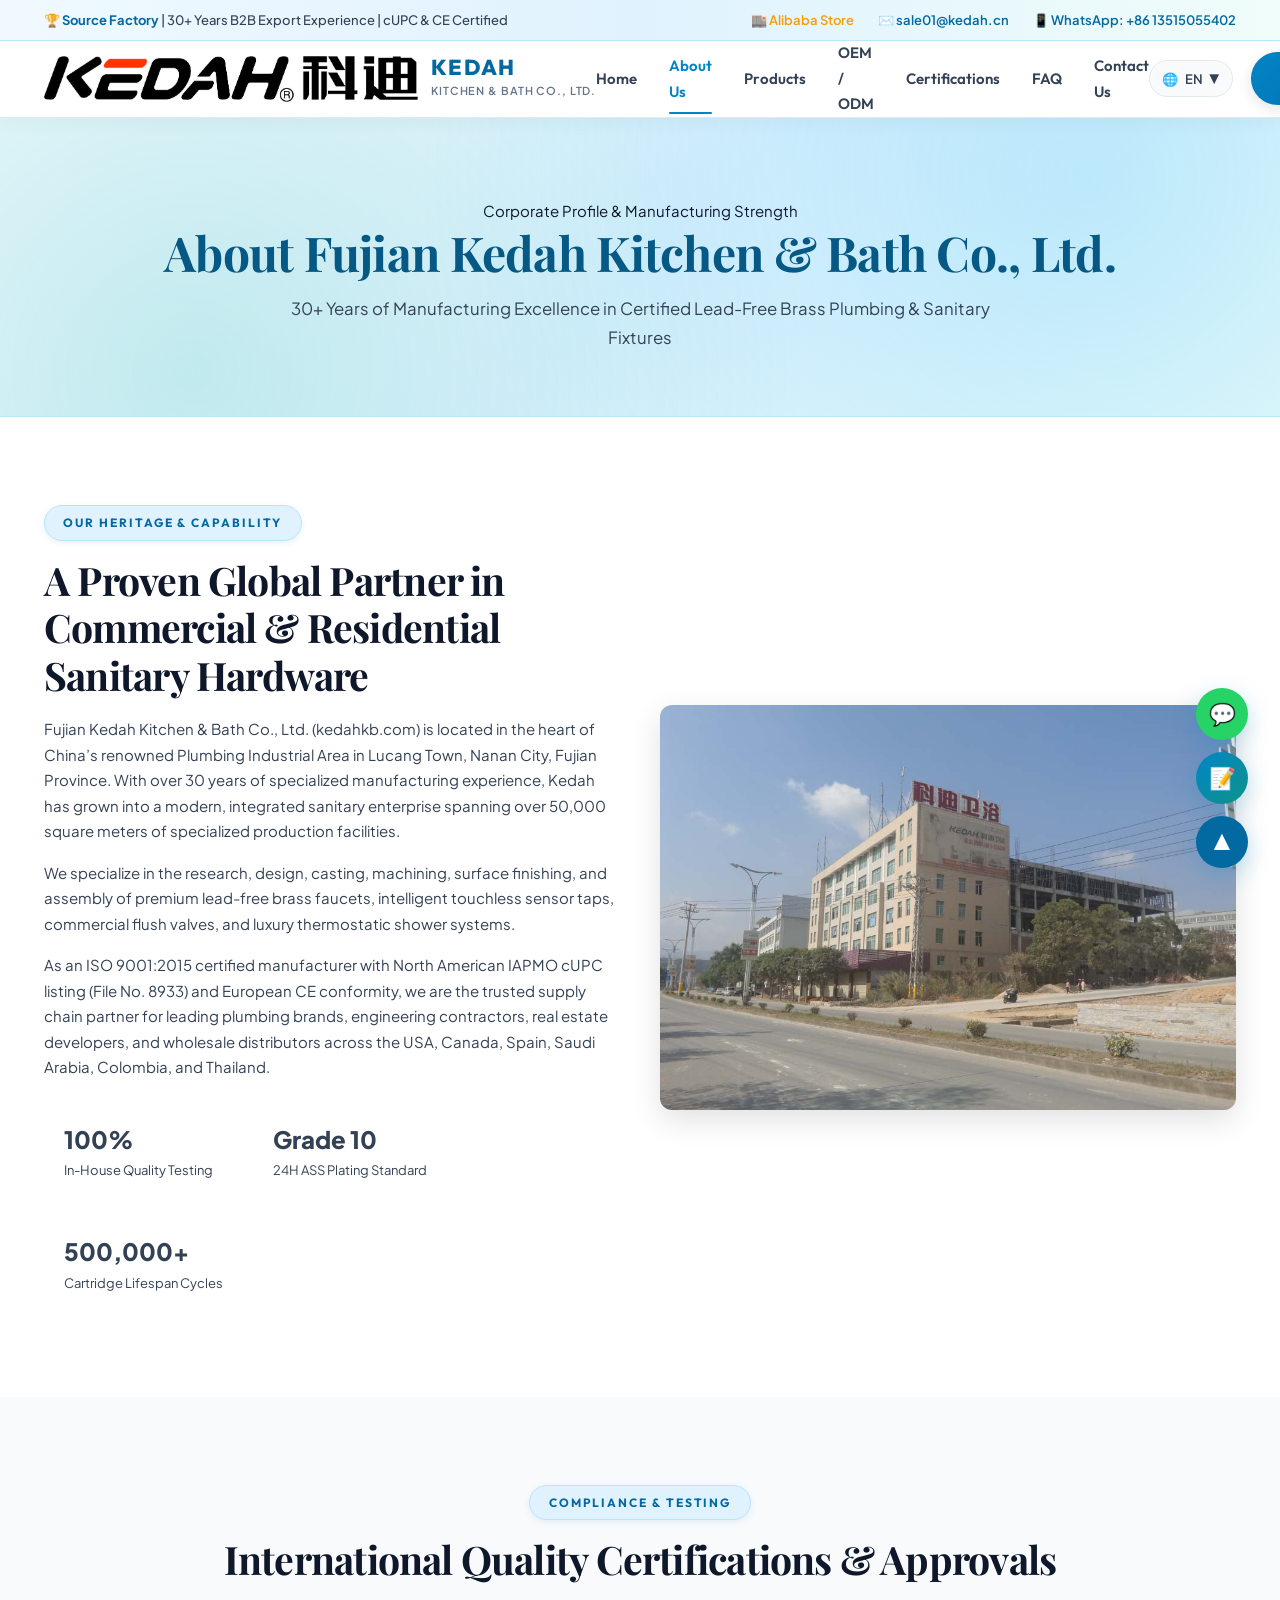
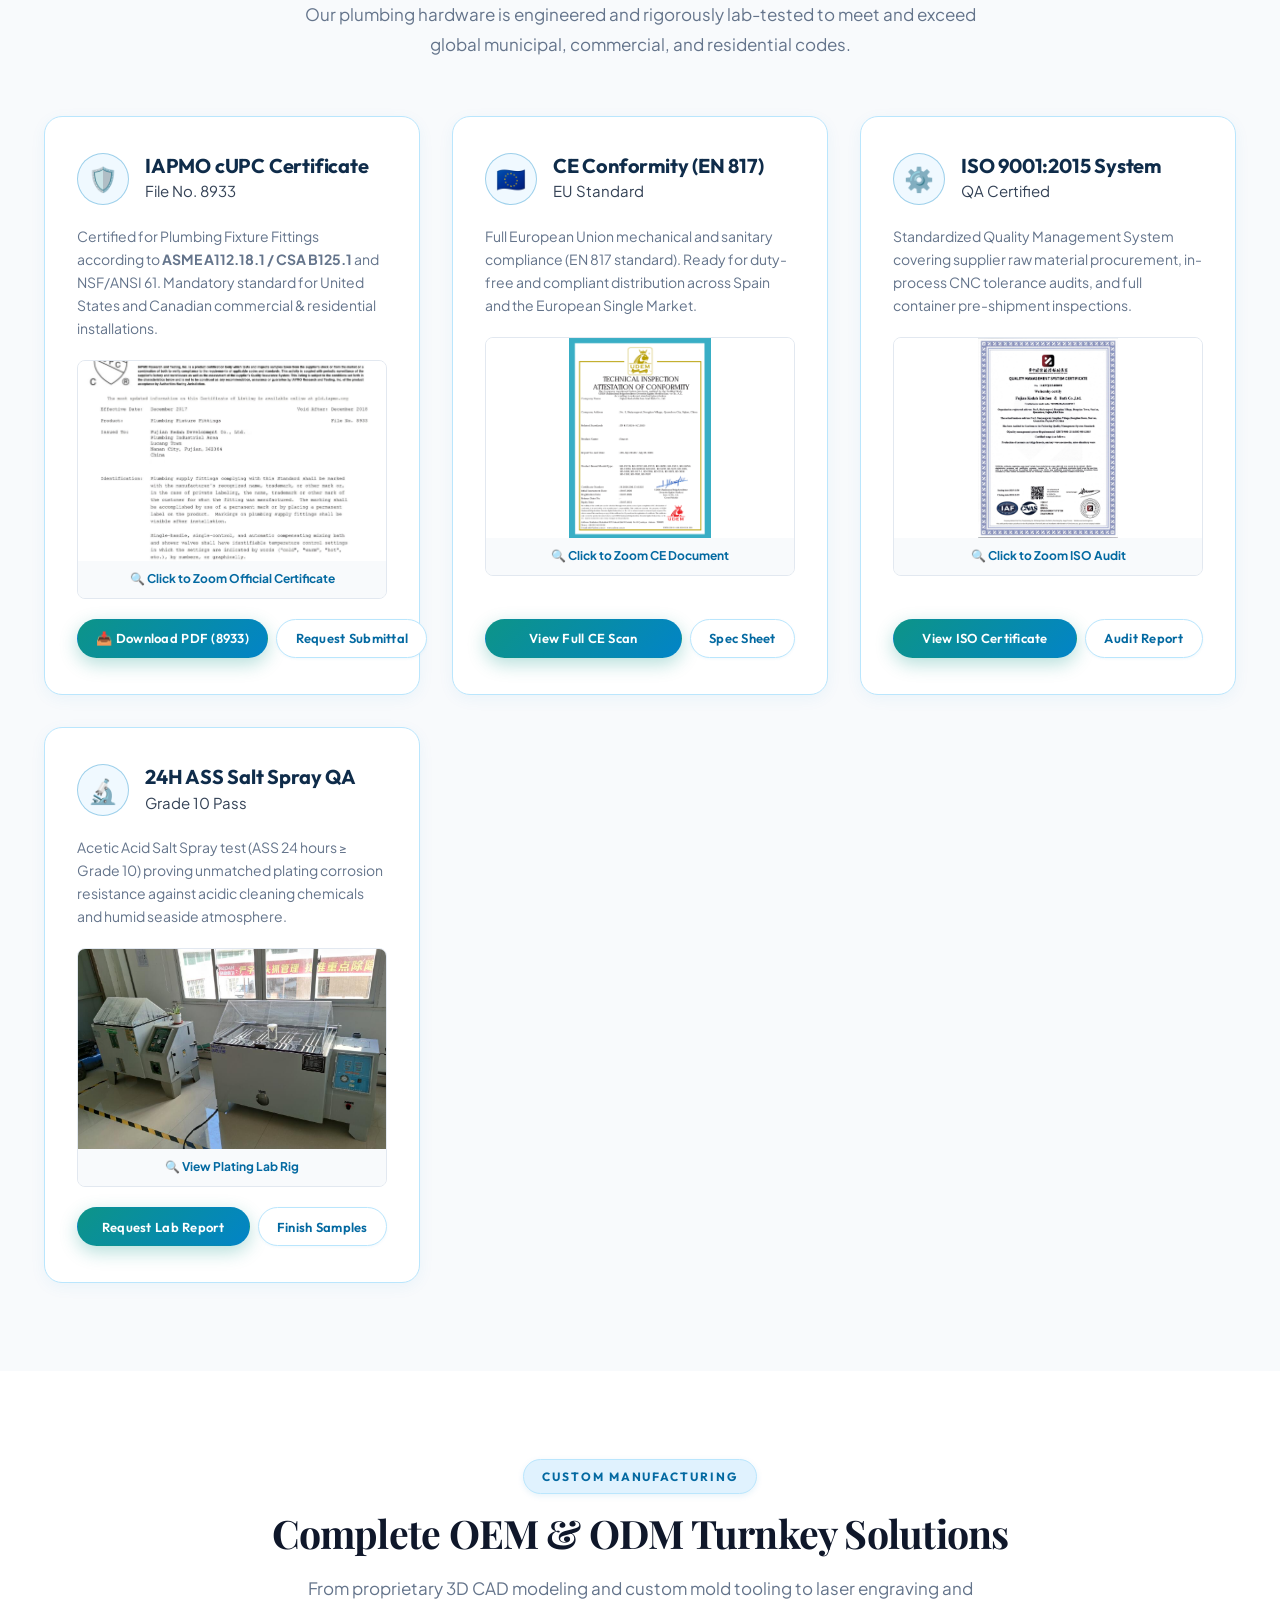
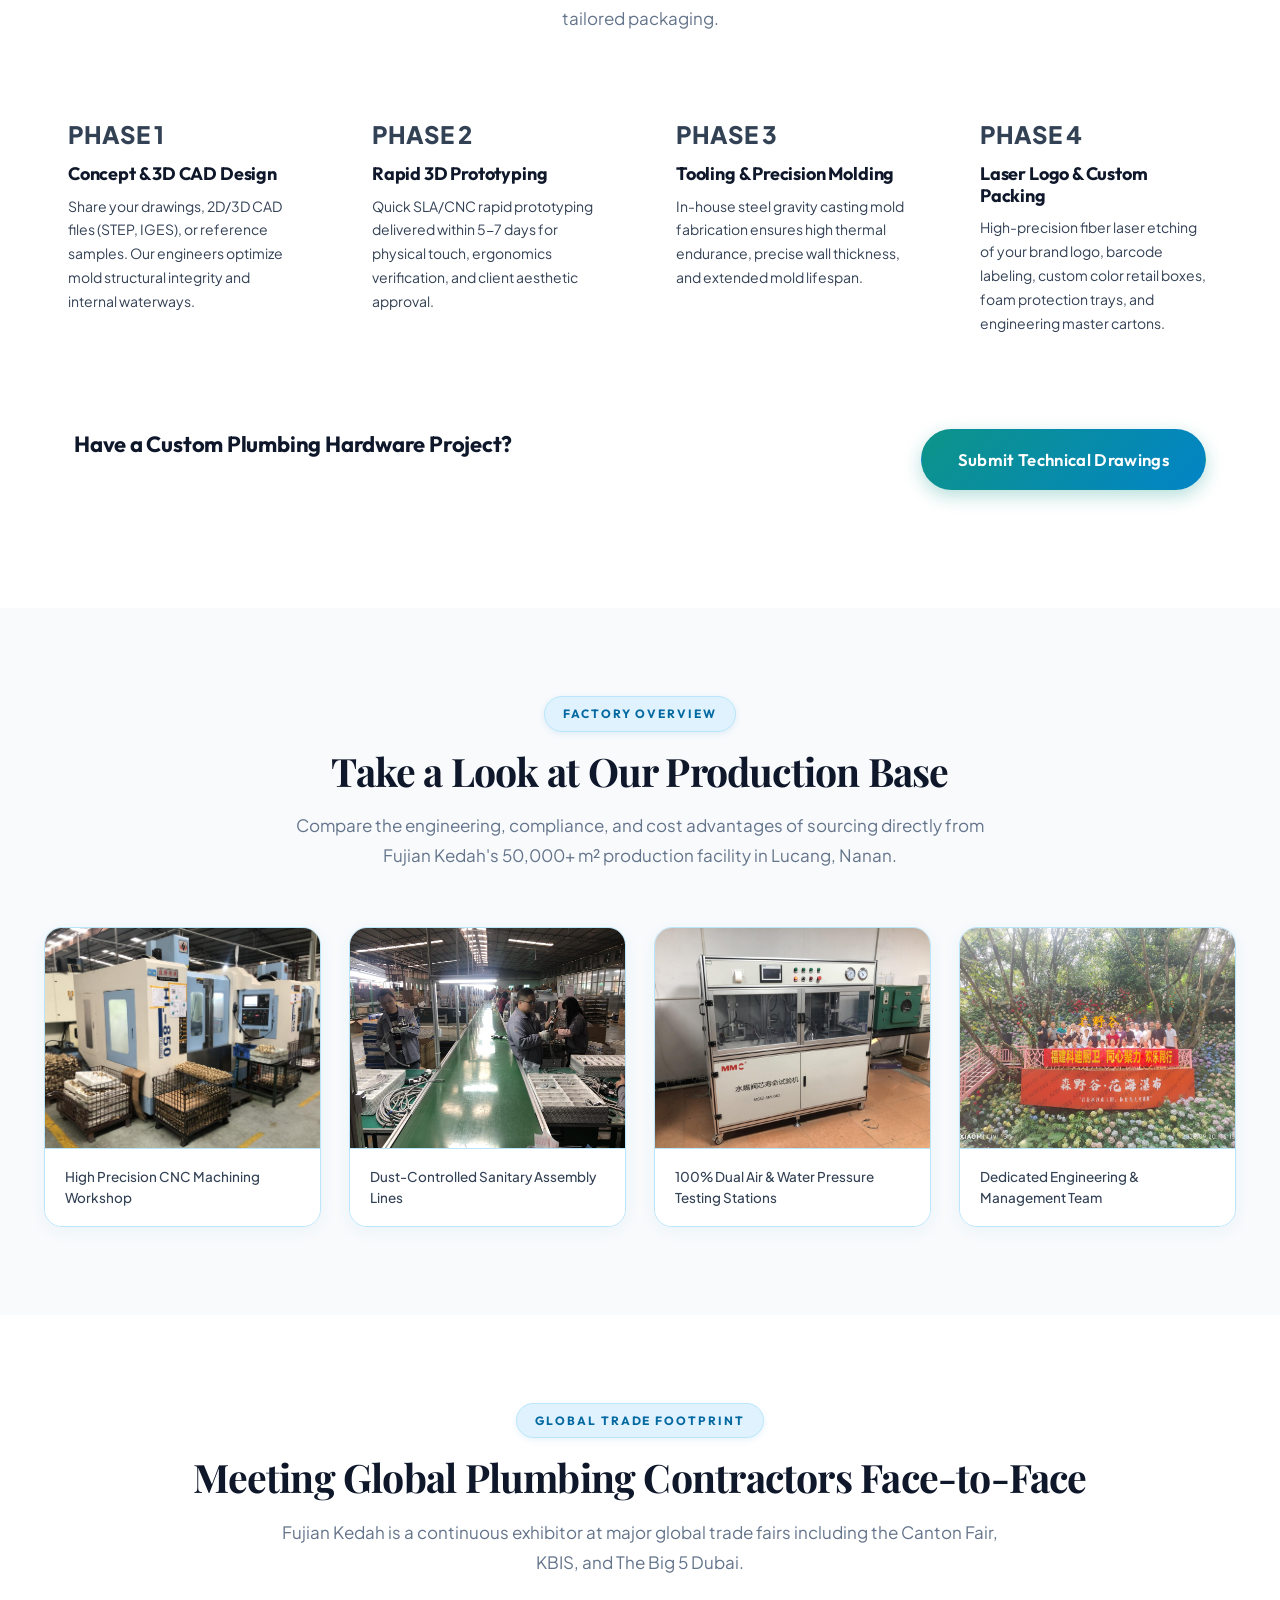
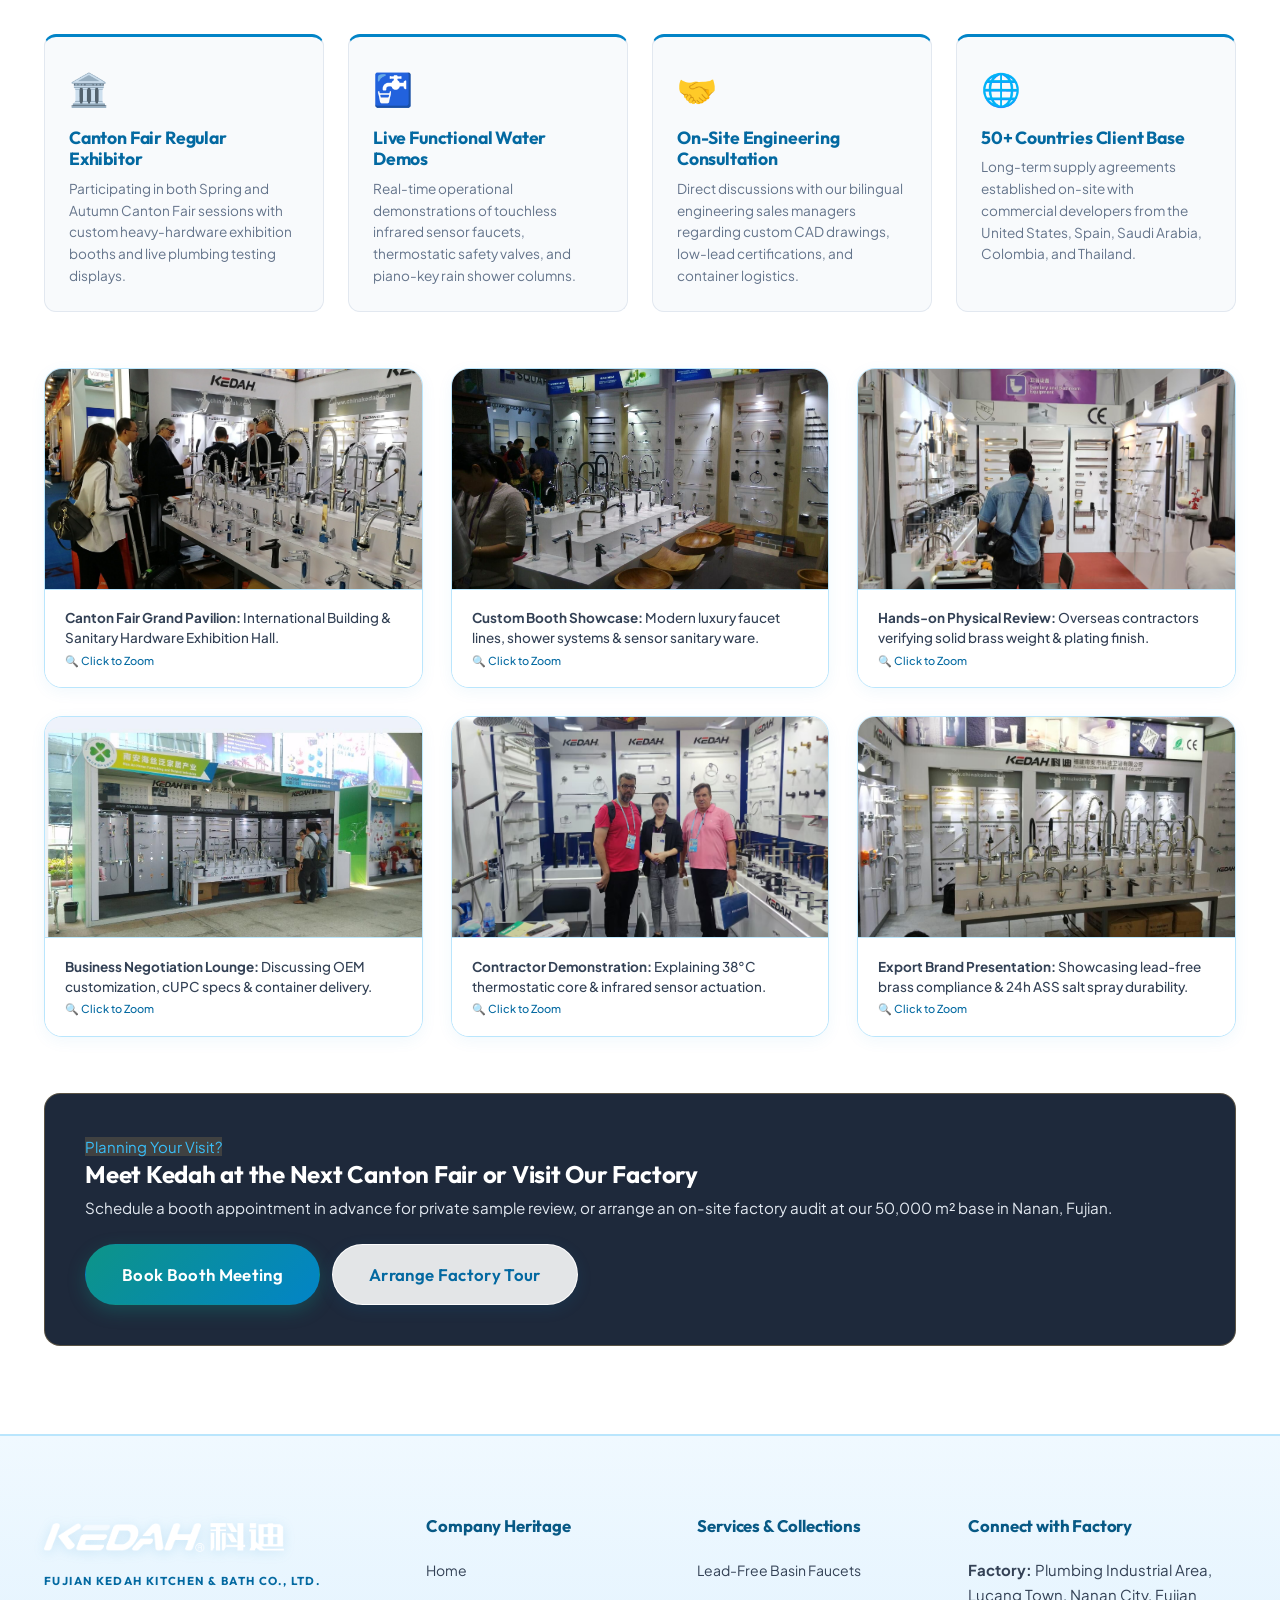
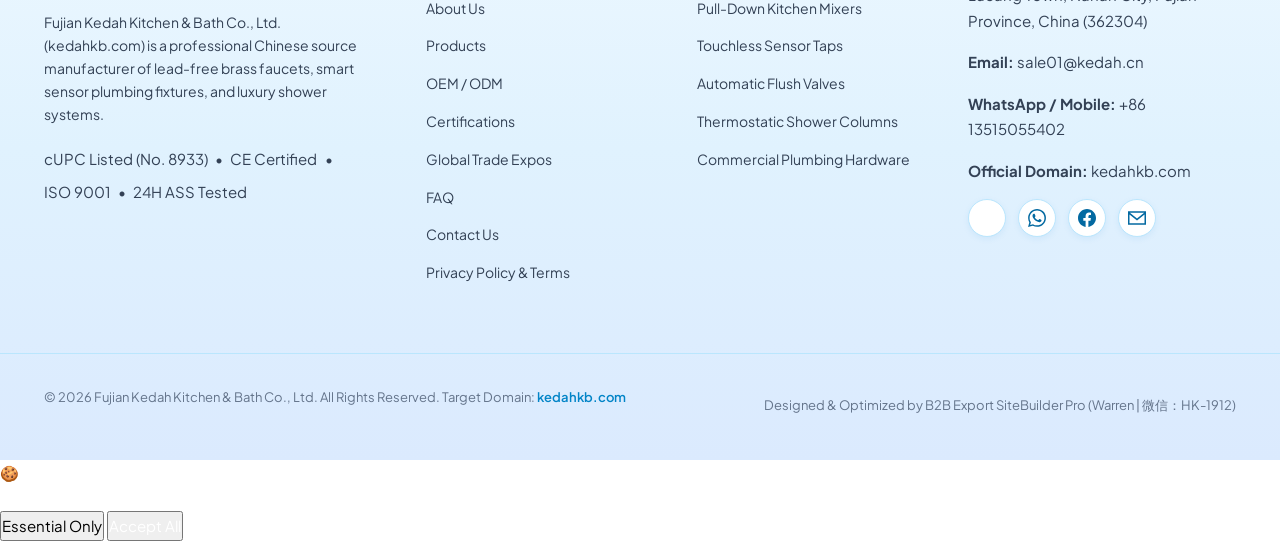
==== commit b51c8a18: "Add Bathroom Accessories translations, update all multi-language dictionaries to 32 products, add ho" ====
--- a/about.html
+++ b/about.html
@@ -160,8 +160,9 @@
     'products.banner_tag': 'Export Sanitary Hardware Catalog',
     'products.page_title': 'Commercial & Residential Plumbing Collections',
     'products.page_subtitle': 'Lead-Free Solid Brass • cUPC & CE Certified • 24-Hour ASS Salt Spray Resistance',
-    'products.tab_all': 'All Collections (24)',
+    'products.tab_all': 'All Collections (32)',
     'products.tab_basin': 'Basin Faucets (7)',
+    'products.tab_accessories': 'Bathroom Accessories (8)',
     'products.tab_kitchen': 'Kitchen Faucets (6)',
     'products.tab_sensor': 'Sensor & Flush Valves (6)',
     'products.tab_shower': 'Shower Systems (5)',
@@ -287,8 +288,9 @@
     'products.banner_tag': 'Catálogo de Grifería Sanitaria de Exportación',
     'products.page_title': 'Colecciones de Grifería Comercial y Residencial',
     'products.page_subtitle': 'Latón Macizo Sin Plomo • Certificado cUPC y CE • Resistencia Salina ASS 24H',
-    'products.tab_all': 'Todas las Colecciones (24)',
+    'products.tab_all': 'Todas las Colecciones (32)',
     'products.tab_basin': 'Grifos de Lavabo (7)',
+    'products.tab_accessories': 'Accesorios de Baño (8)',
     'products.tab_kitchen': 'Grifos de Cocina (6)',
     'products.tab_sensor': 'Sensor y Válvulas (6)',
     'products.tab_shower': 'Sistemas de Ducha (5)',
@@ -414,8 +416,9 @@
     'products.banner_tag': 'แคตตาล็อกสุขภัณฑ์สำหรับส่งออก',
     'products.page_title': 'คอลเลกชันสุขภัณฑ์สำหรับโครงการเชิงพาณิชย์และที่อยู่อาศัย',
     'products.page_subtitle': 'ทองเหลืองแท้ไร้สารตะกั่ว • มาตรฐาน cUPC และ CE • ทนทานต่อการกัดกร่อน ASS 24 ชม.',
-    'products.tab_all': 'สินค้าทั้งหมด (24)',
+    'products.tab_all': 'สินค้าทั้งหมด (32)',
     'products.tab_basin': 'ก๊อกอ่างล้างหน้า (7)',
+    'products.tab_accessories': 'อุปกรณ์ตกแต่งห้องน้ำ (8)',
     'products.tab_kitchen': 'ก๊อกซิงค์ครัว (6)',
     'products.tab_sensor': 'ก๊อกเซ็นเซอร์และฟลัชวาล์ว (6)',
     'products.tab_shower': 'ชุดฝักบัวอาบน้ำ (5)',
@@ -541,8 +544,9 @@
     'products.banner_tag': 'كتالوج منتجات الأدوات الصحية المخصصة للتصدير',
     'products.page_title': 'مجموعات السباكة للمشاريع التجارية والسكنية الفاخرة',
     'products.page_subtitle': 'نحاس نقي خالي من الرصاص • معتمد بشهادات cUPC وCE • مقاومة لتآكل الملوحة ASS لمدة 24 ساعة',
-    'products.tab_all': 'كافة المنتجات (24)',
+    'products.tab_all': 'كافة المنتجات (32)',
     'products.tab_basin': 'خلاطات المغاسل (7)',
+    'products.tab_accessories': 'إكسسوارات الحمام (8)',
     'products.tab_kitchen': 'خلاطات المطابخ (6)',
     'products.tab_sensor': 'خلاطات الاستشعار وصمامات الشطف (6)',
     'products.tab_shower': 'أنظمة الدش الفاخرة (5)',
@@ -668,8 +672,9 @@
     'products.banner_tag': '外贸出口卫浴五金产品目录',
     'products.page_title': '商用工程与高端住宅卫浴五金全系产品',
     'products.page_subtitle': '无铅环保黄铜 • 北美 cUPC 与欧盟 CE 认证 • 24小时 ASS 耐盐雾镀层',
-    'products.tab_all': '全系列展品 (24)',
+    'products.tab_all': '全系列展品 (32)',
     'products.tab_basin': '面盆冷热水龙头 (7)',
+    'products.tab_accessories': '高档浴室挂件 (8)',
     'products.tab_kitchen': '商用抽拉厨房龙头 (6)',
     'products.tab_sensor': '智能感应龙头与冲洗阀 (6)',
     'products.tab_shower': '恒温花洒淋浴系统 (5)',
@@ -847,6 +852,7 @@
         <span>🏆 <strong>Source Factory</strong> | 30+ Years B2B Export Experience | cUPC & CE Certified</span>
       </div>
       <div class="top-bar-right">
+        <a href="https://kedahkb.en.alibaba.com/" target="_blank" rel="noopener noreferrer" class="contact-link" style="color: #f59e0b; font-weight: 600;">🏬 Alibaba Store</a>
         <a href="mailto:sale01@kedah.cn" class="contact-link">✉️ sale01@kedah.cn</a>
         <a href="https://wa.me/8613515055402?text=Hello%20Kedah%20Plumbing%2C%20I%20am%20inquiring%20about%20your%20cUPC%2FCE%20certified%20faucets%20and%20factory%20pricing." target="_blank" class="contact-link">📱 WhatsApp: +86 13515055402</a>
       </div>
@@ -1312,6 +1318,9 @@
         <p><strong>WhatsApp / Mobile:</strong> <a href="https://wa.me/8613515055402?text=Hello%20Kedah%20Plumbing%2C%20I%20am%20inquiring%20about%20your%20cUPC%2FCE%20certified%20faucets%20and%20factory%20pricing.">+86 13515055402</a></p>
         <p><strong>Official Domain:</strong> <a href="https://kedahkb.com">kedahkb.com</a></p>
         <div class="social-links">
+          <a href="https://kedahkb.en.alibaba.com/" class="social-icon" target="_blank" rel="noopener noreferrer" title="Official Alibaba Gold Supplier Store" aria-label="Alibaba Store" style="color: #f59e0b;">
+            <iconify-icon icon="simple-icons:alibabadotcom" width="18"></iconify-icon>
+          </a>
           <a href="https://wa.me/8613515055402?text=Hello%20Kedah%20Plumbing%2C%20I%20am%20inquiring%20about%20your%20cUPC%2FCE%20certified%20faucets%20and%20factory%20pricing." class="social-icon" target="_blank" rel="noopener noreferrer" title="WhatsApp Direct Chat" aria-label="WhatsApp">
             <svg width="18" height="18" viewBox="0 0 24 24" fill="currentColor"><path d="M.057 24l1.687-6.163c-1.041-1.804-1.588-3.849-1.587-5.946.003-6.556 5.338-11.891 11.893-11.891 3.181.001 6.167 1.24 8.413 3.488 2.245 2.248 3.481 5.236 3.48 8.414-.003 6.557-5.338 11.892-11.893 11.892-1.99-.001-3.951-.5-5.688-1.448l-6.305 1.654zm6.597-3.807c1.676.995 3.276 1.591 5.392 1.592 5.448 0 9.886-4.434 9.889-9.885.002-5.462-4.415-9.89-9.881-9.892-5.452 0-9.887 4.434-9.889 9.884-.001 2.225.651 3.891 1.746 5.634l-.999 3.648 3.742-.981zm11.387-5.464c-.074-.124-.272-.198-.57-.347-.297-.149-1.758-.868-2.031-.967-.272-.099-.47-.149-.669.149-.198.297-.768.967-.941 1.165-.173.198-.347.223-.644.074-.297-.149-1.255-.462-2.39-1.475-.883-.788-1.48-1.761-1.653-2.059-.173-.297-.018-.458.13-.606.134-.133.297-.347.446-.521.151-.172.2-.296.3-.495.099-.198.05-.372-.025-.521-.075-.148-.669-1.611-.916-2.206-.242-.579-.487-.501-.669-.51l-.57-.01c-.198 0-.52.074-.792.372s-1.04 1.016-1.04 2.479 1.065 2.876 1.213 3.074c.149.198 2.095 3.2 5.076 4.487.709.306 1.263.489 1.694.626.712.226 1.36.194 1.872.118.571-.085 1.758-.719 2.006-1.413.248-.695.248-1.29.173-1.414z"/></svg>
           </a>
@@ -1385,6 +1394,6 @@
   </div>
 
   <!-- Client-side Scripts -->
-  <script src="assets/js/script.js?v=20261019_v7"></script>
+  <script src="assets/js/script.js?v=20261023_v1"></script>
 </body>
 </html>
